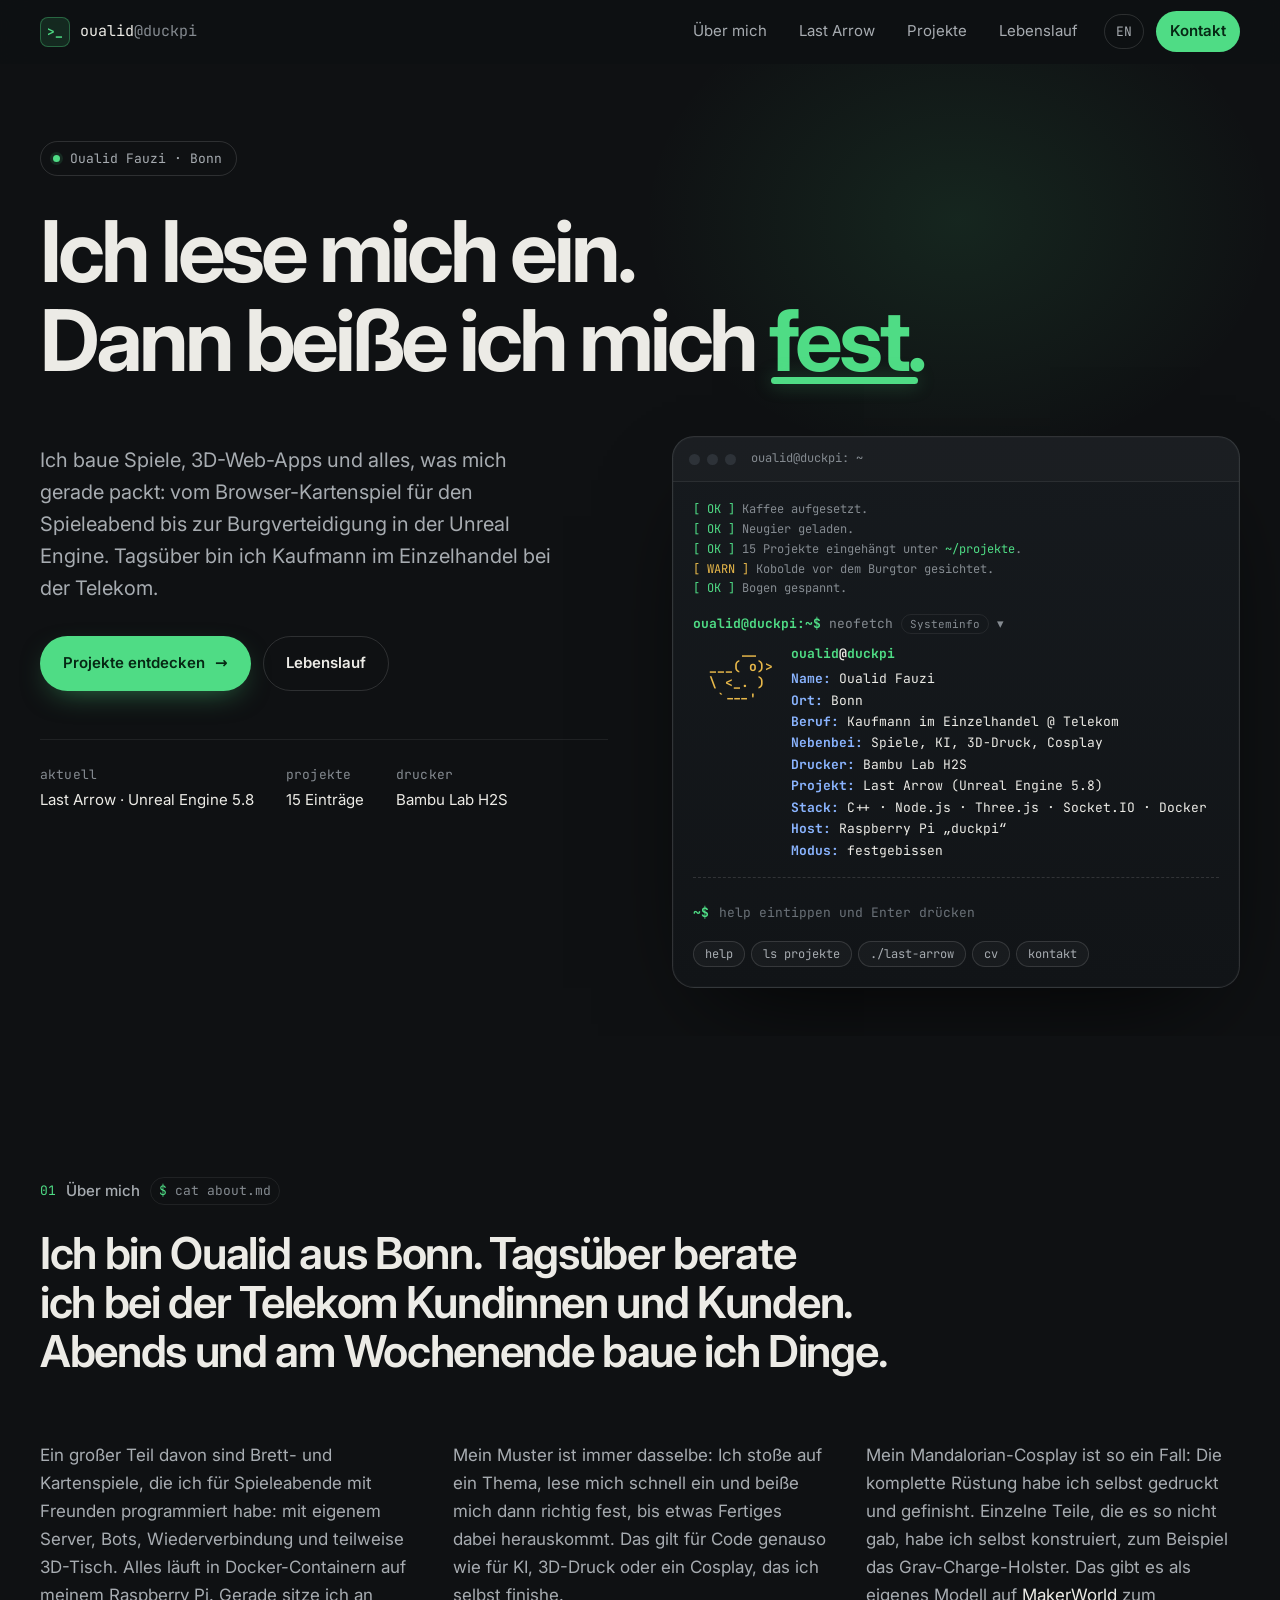
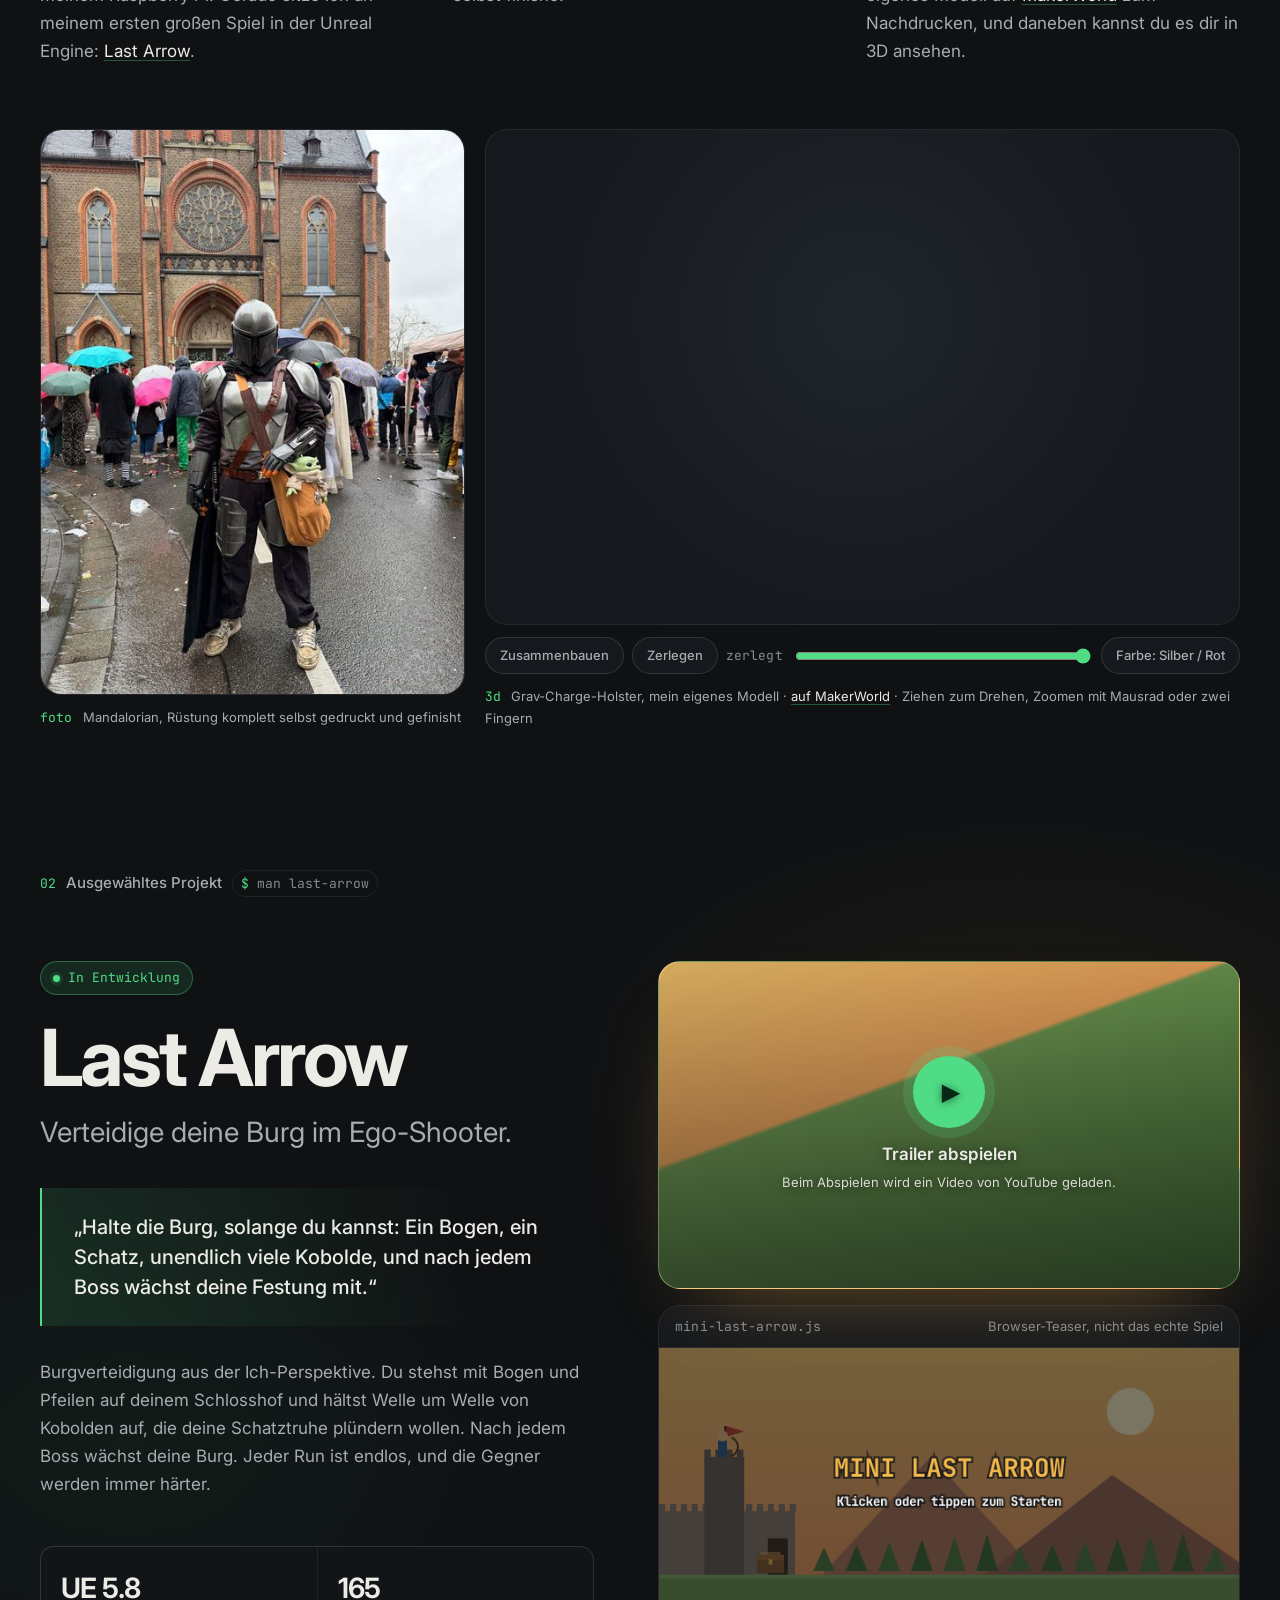
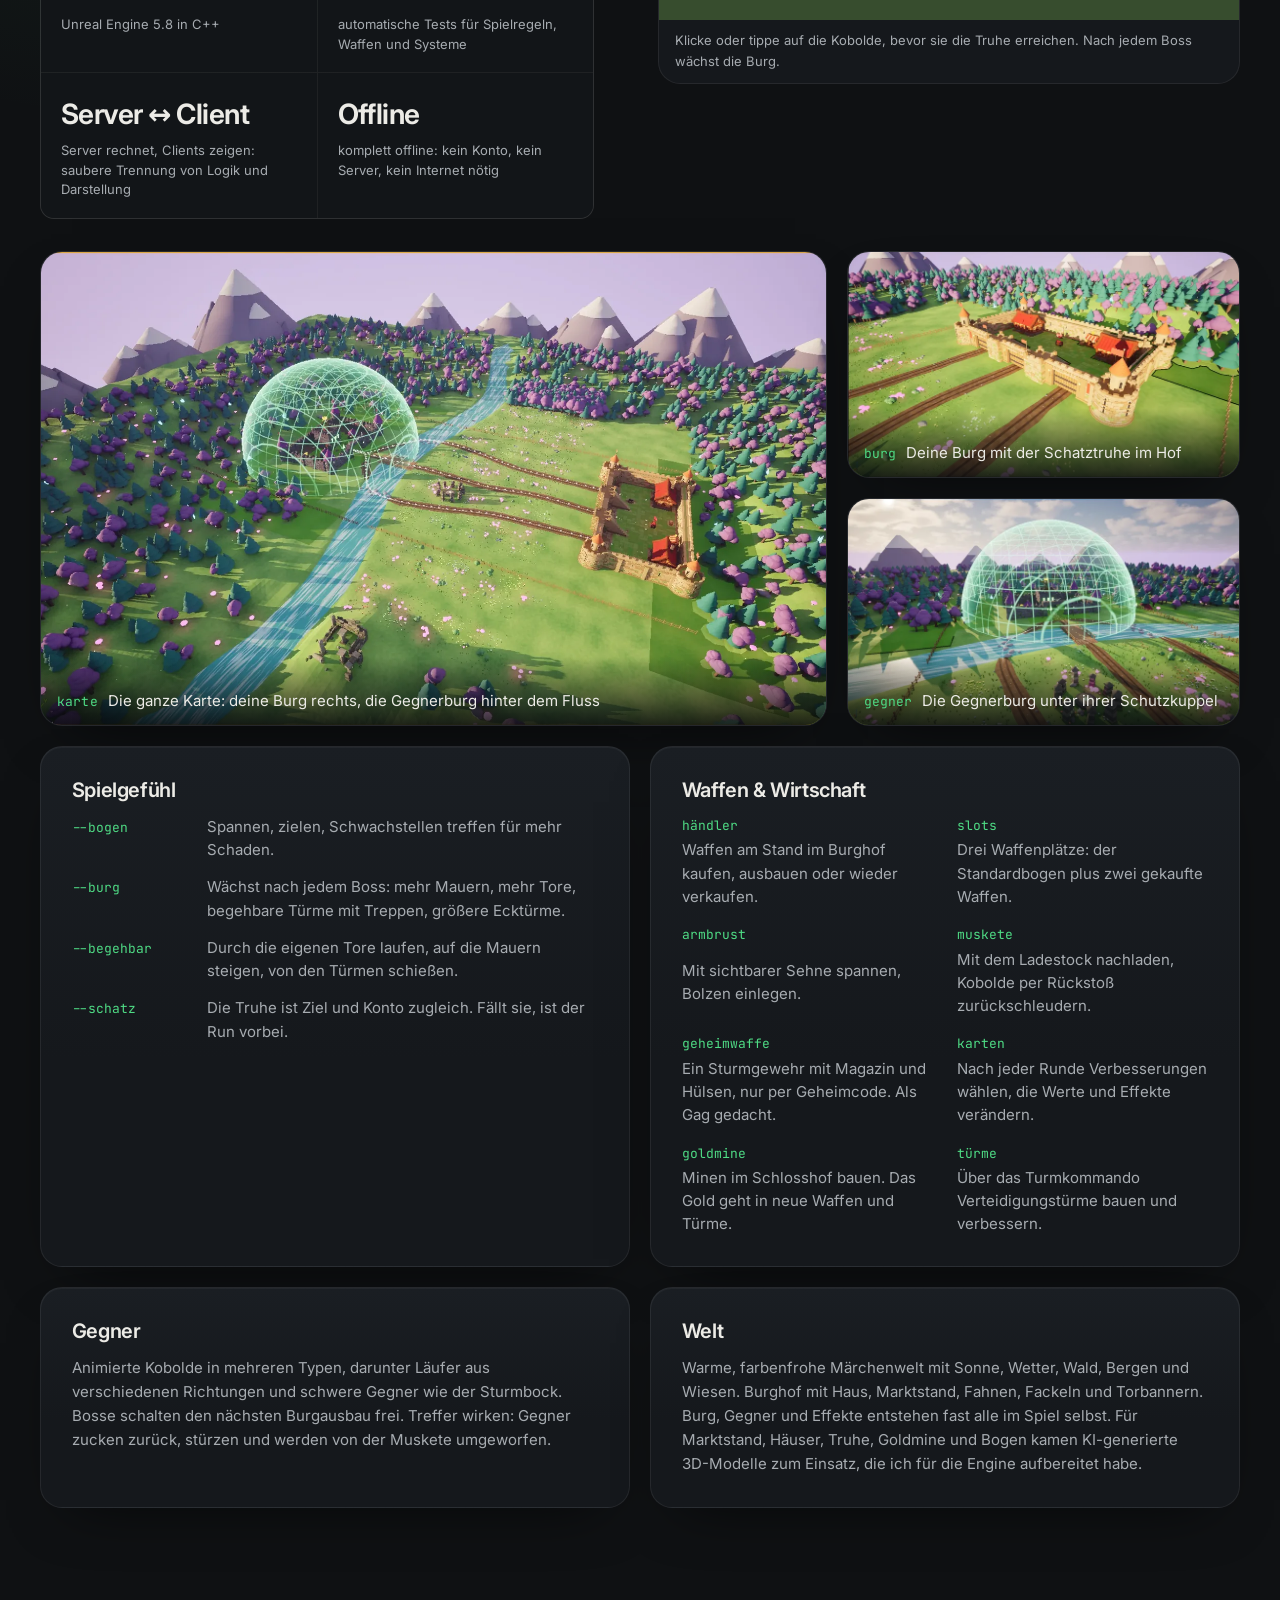
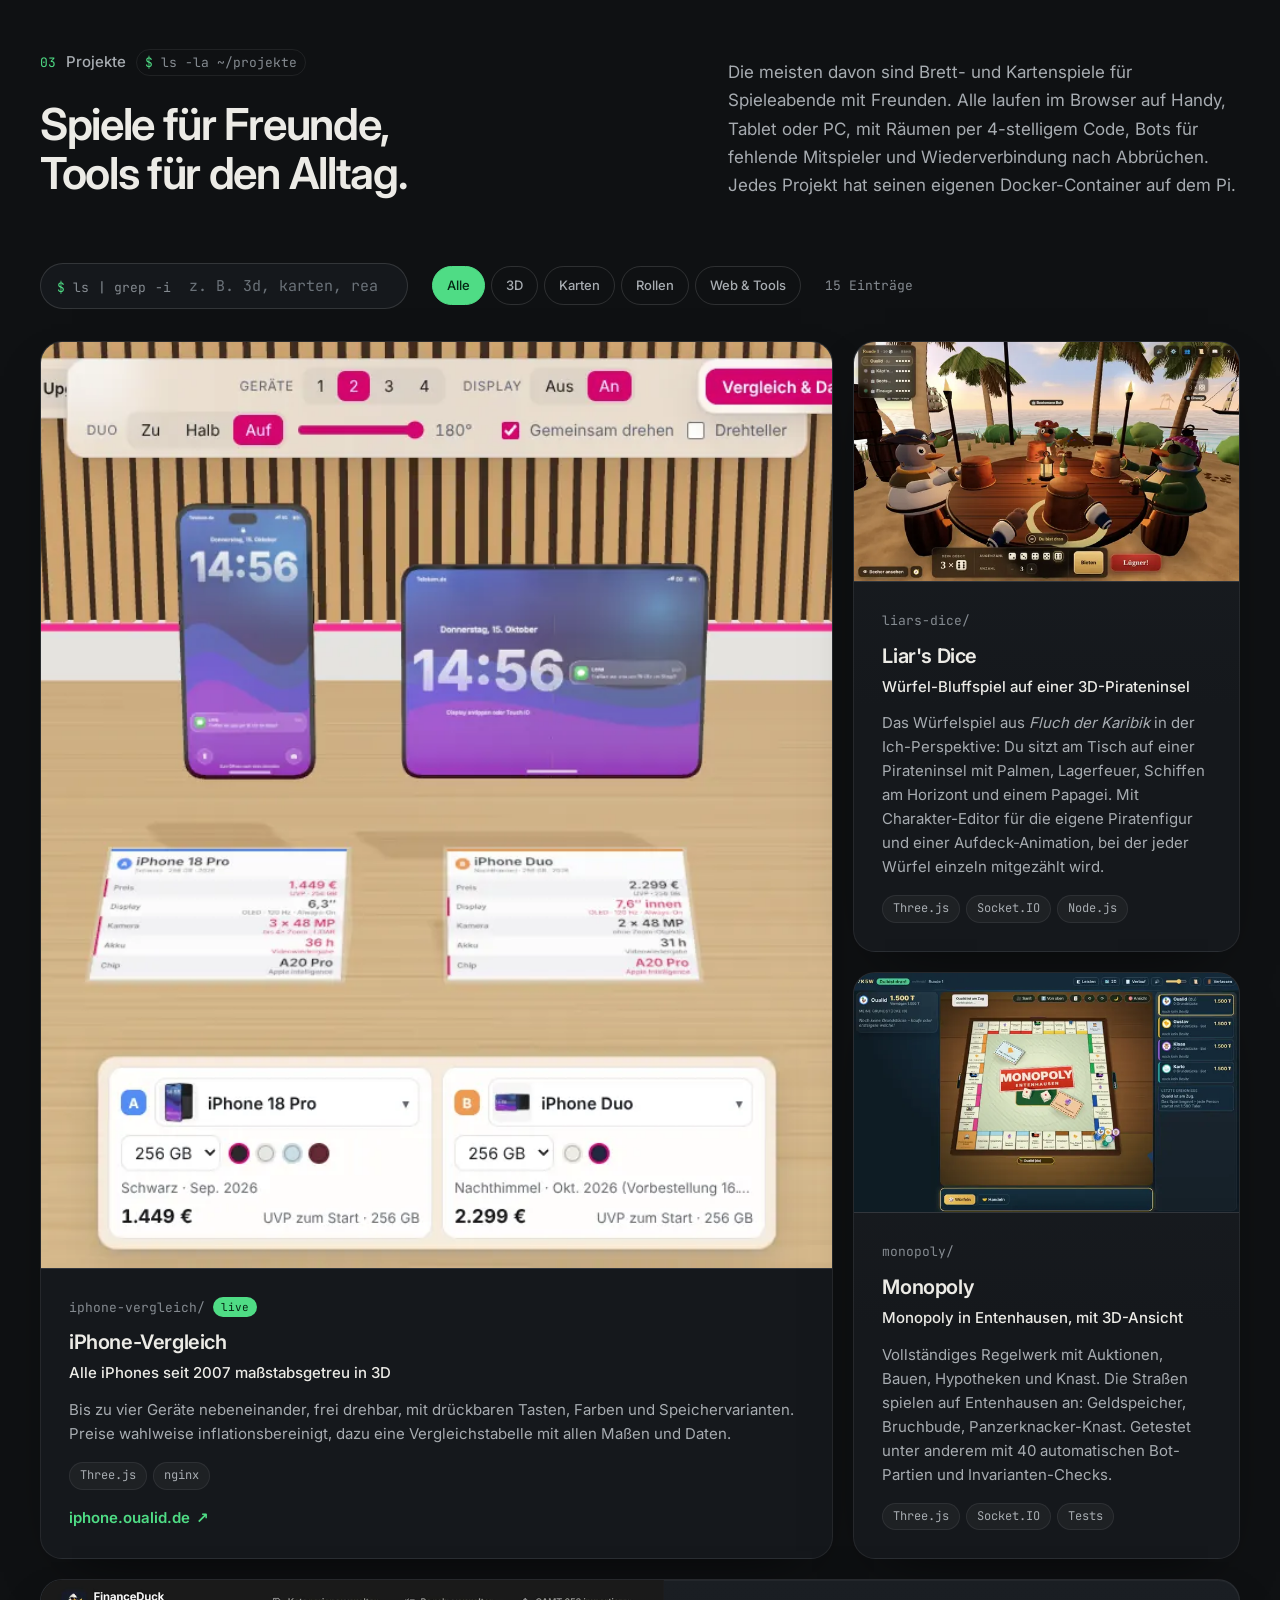
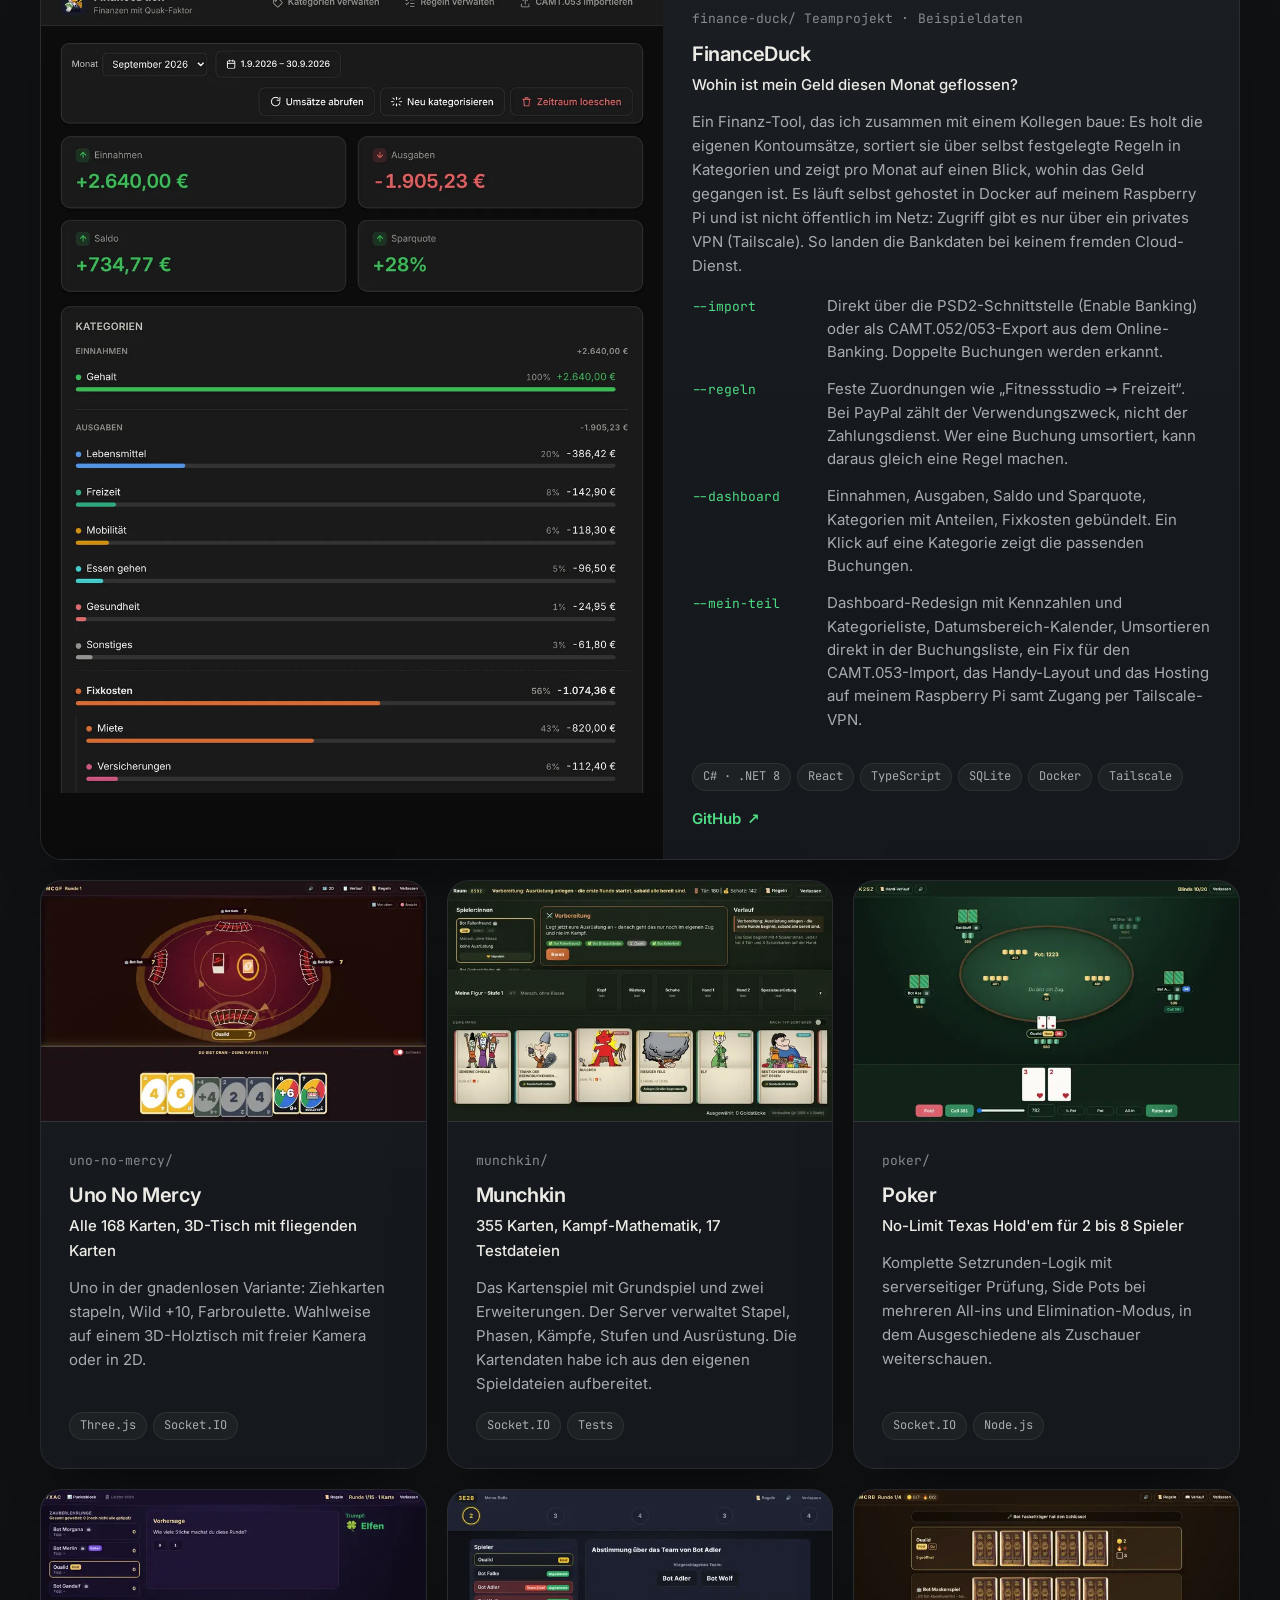
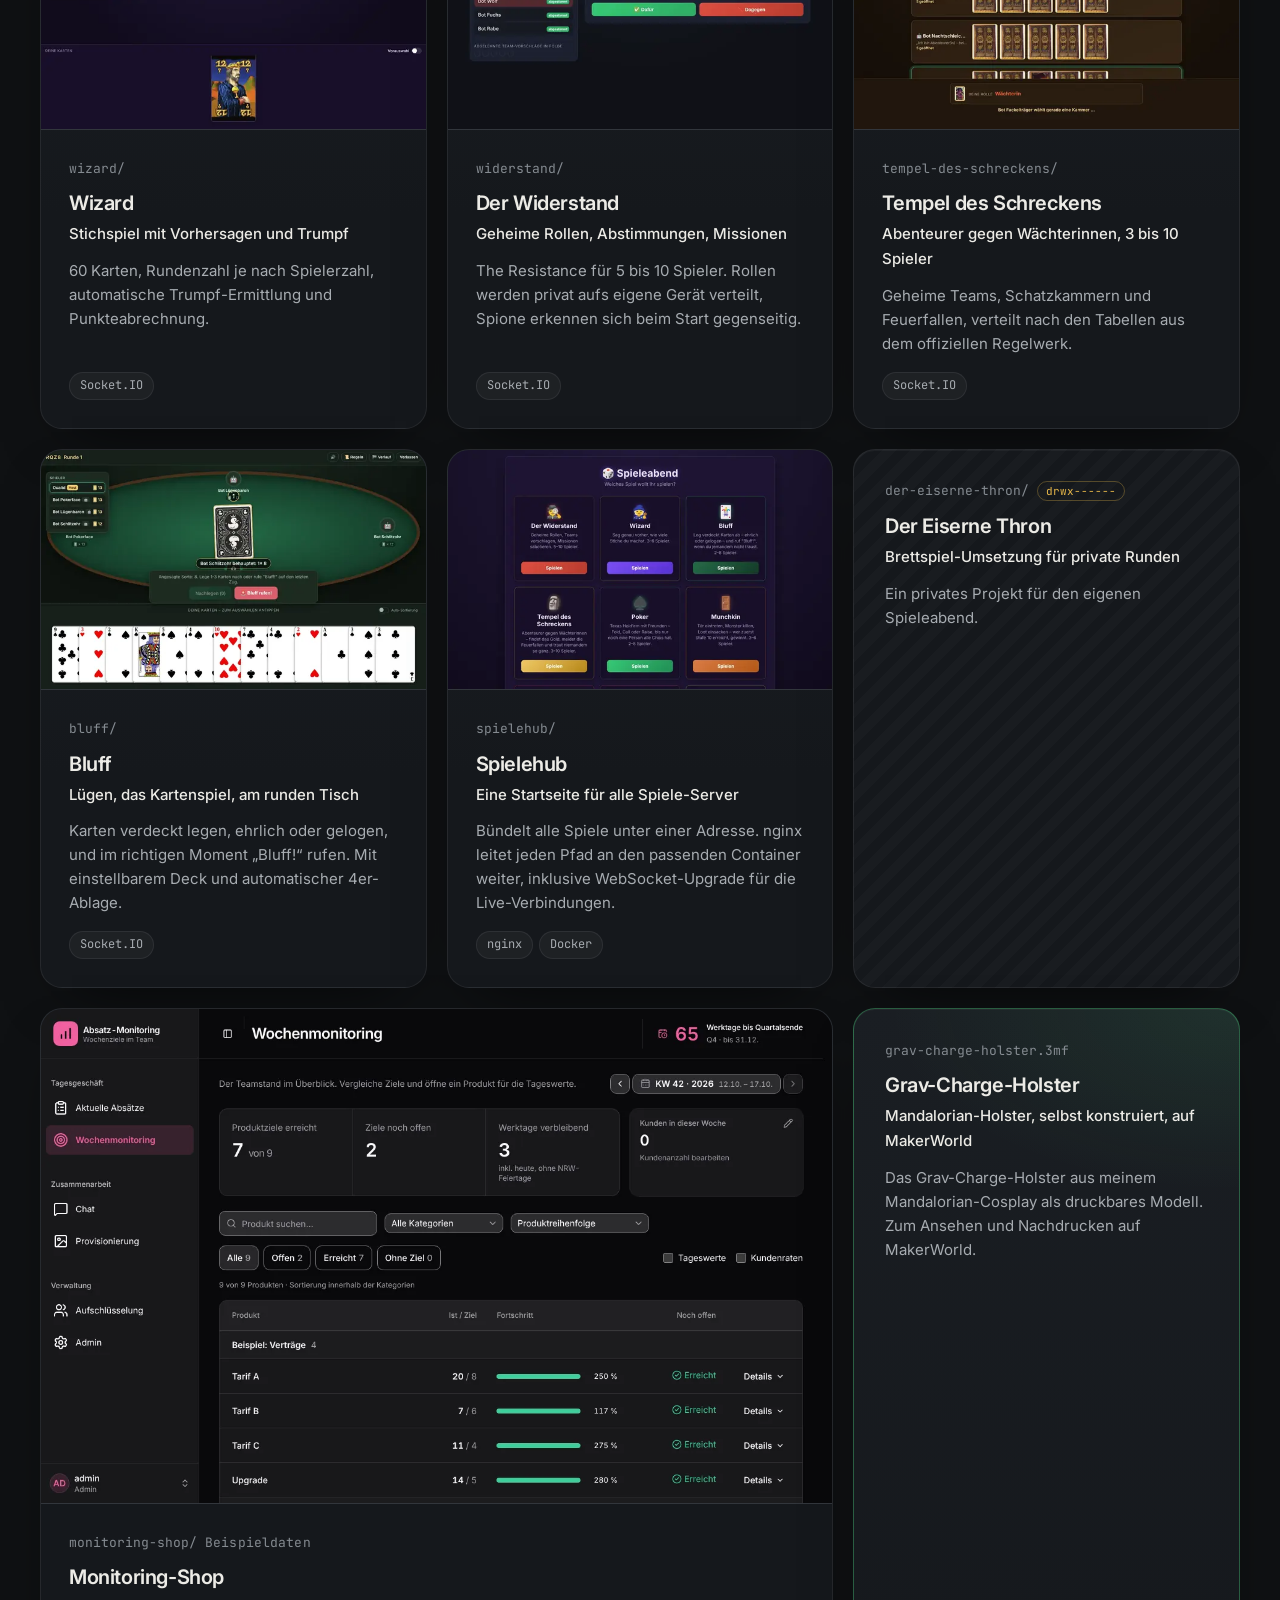
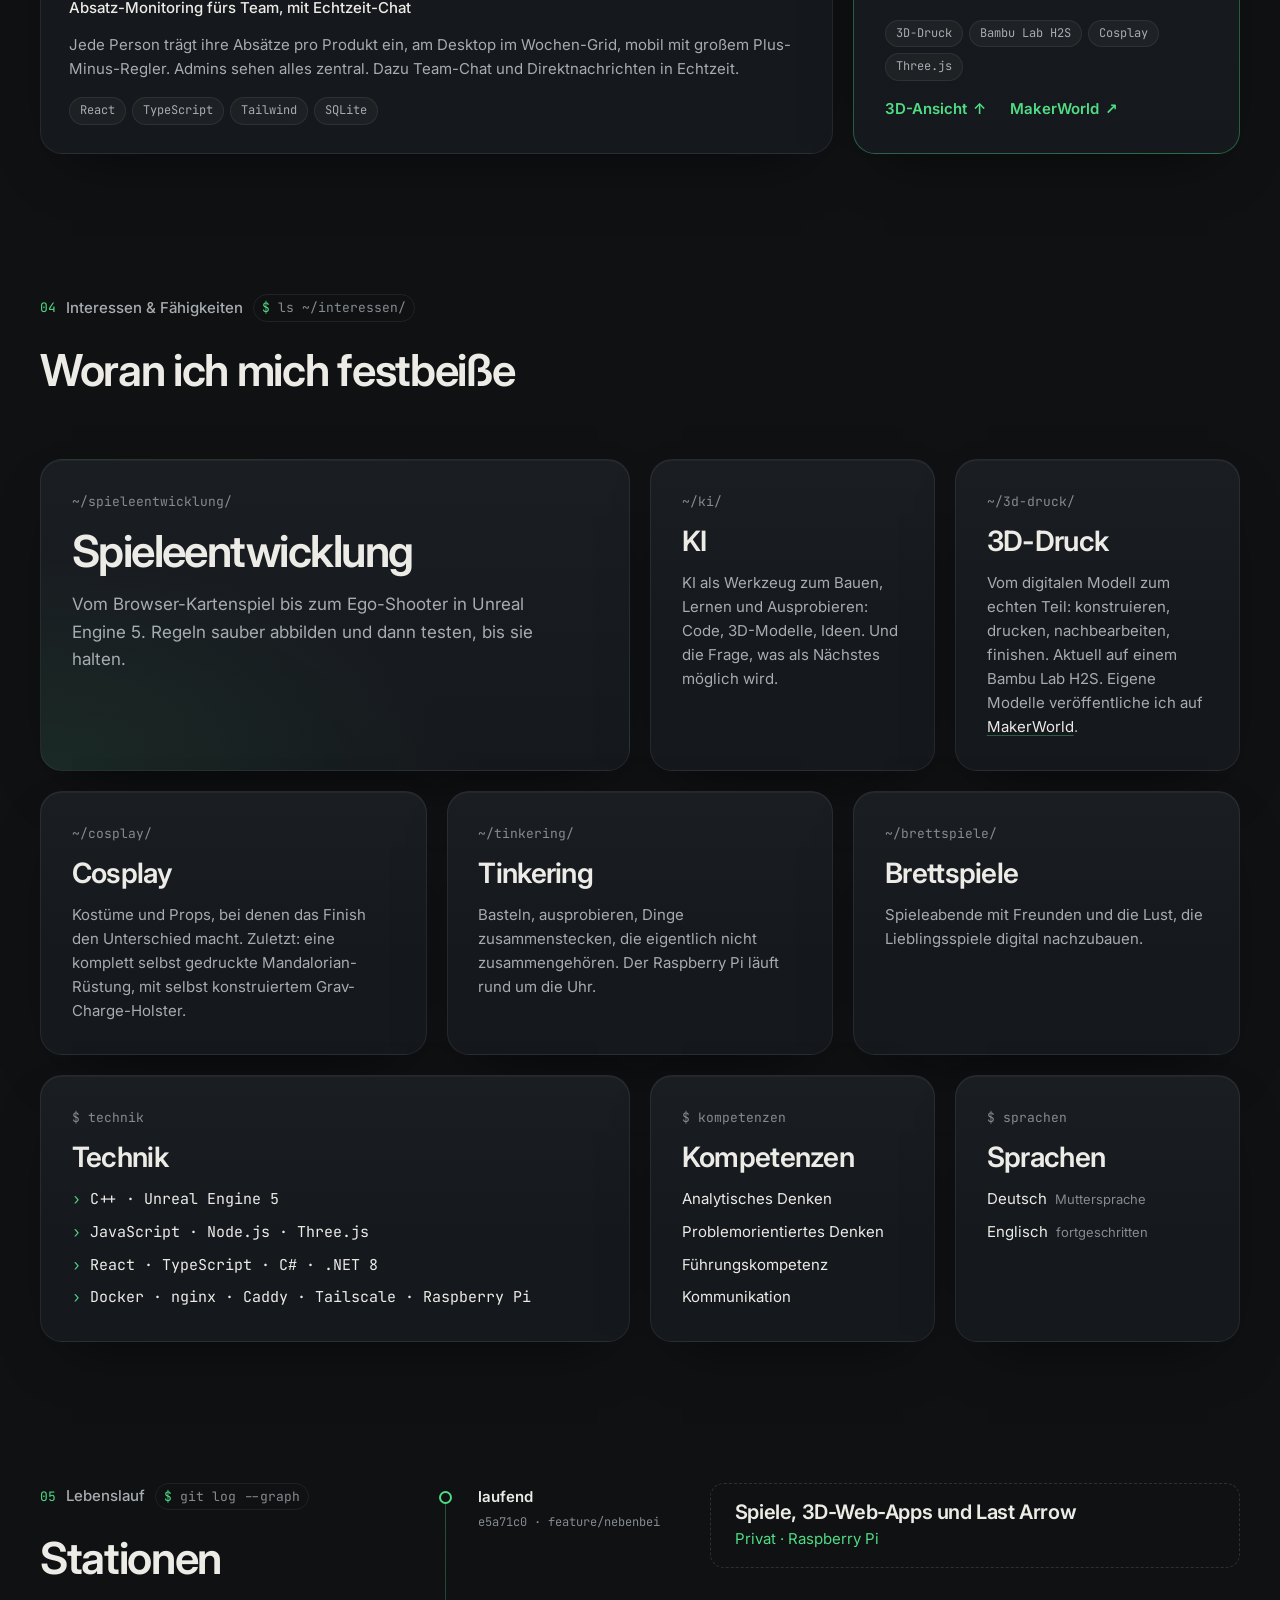
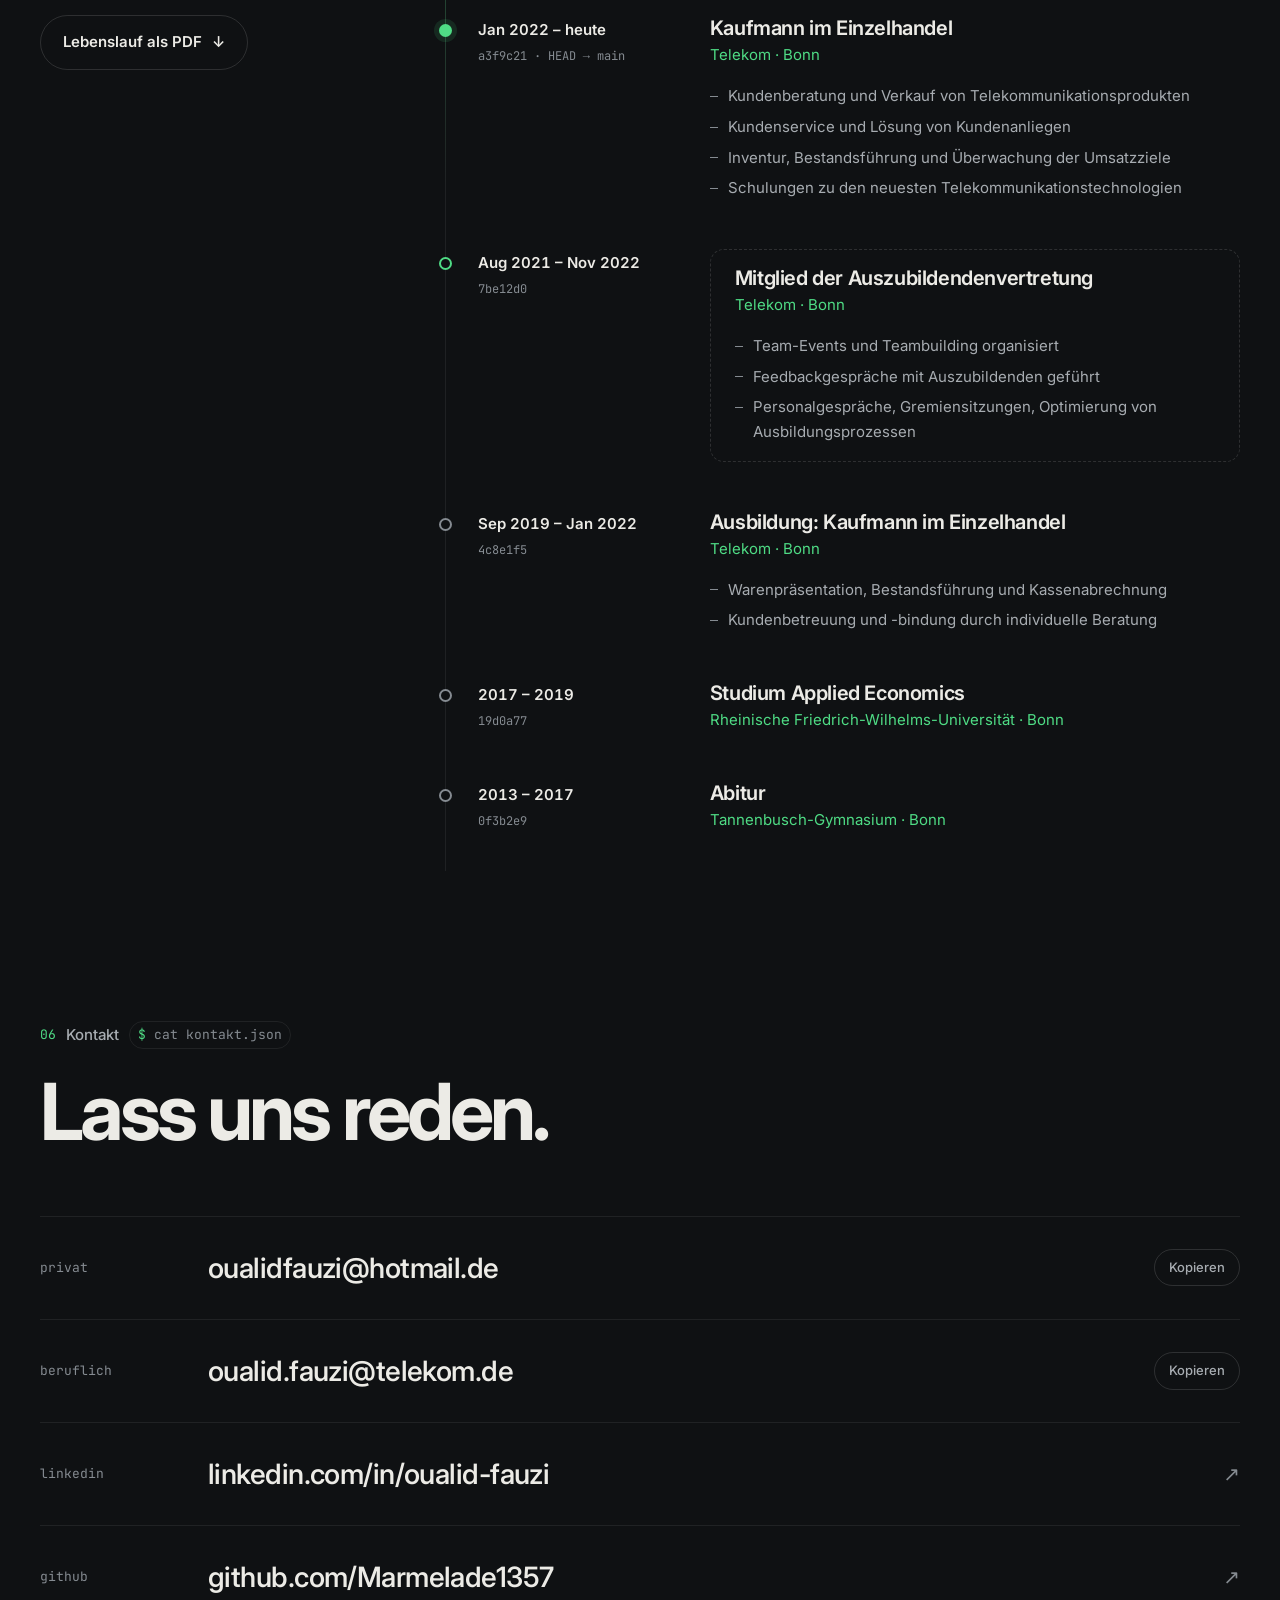
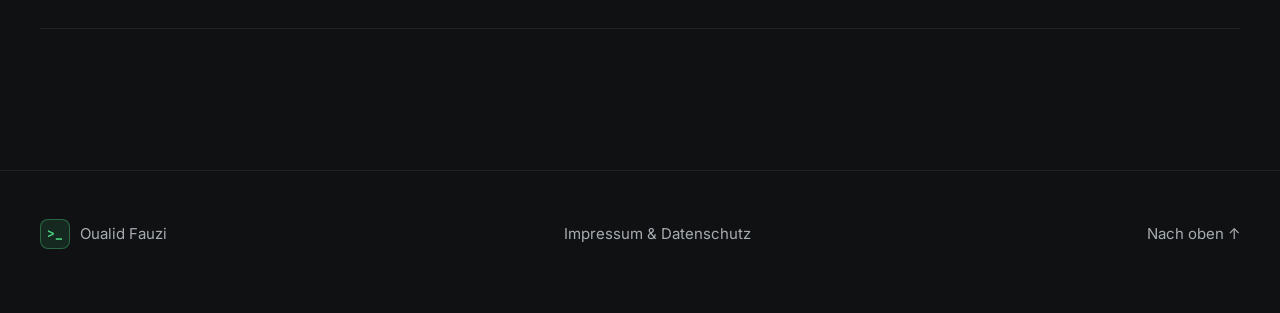
==== public/index.html @ 2b4d9c77 "FinanceDuck direkt unter dem iPhone-Vergleich, Bild nicht mehr seitlich beschnitten - Kachel rückt n" ====
<!doctype html>
<html lang="de">
<head>
<meta charset="utf-8">
<meta name="viewport" content="width=device-width, initial-scale=1">
<title>Oualid Fauzi</title>
<meta name="description" content="Oualid Fauzi aus Bonn: Spiele, KI, 3D-Druck und Tinkering. Aktuelles Projekt: Last Arrow, eine Burgverteidigung aus der Ich-Perspektive in Unreal Engine 5.">
<meta property="og:title" content="Oualid Fauzi">
<meta property="og:description" content="Spiele, KI, 3D-Druck und Tinkering. Aktuell: Last Arrow.">
<meta property="og:type" content="website">
<meta property="og:url" content="https://oualid.de/">
<meta property="og:image" content="https://oualid.de/og.png">
<meta property="og:image:width" content="1200">
<meta property="og:image:height" content="630">
<meta property="og:image:alt" content="oualid.de – Ich lese mich ein. Dann beiße ich mich fest. Last Arrow, Spiele, KI, 3D-Druck, Cosplay.">
<meta property="og:locale" content="de_DE">
<meta name="twitter:card" content="summary_large_image">
<meta name="theme-color" content="#0f1113">
<link rel="canonical" href="https://oualid.de/">
<link rel="alternate" hreflang="de" href="https://oualid.de/">
<link rel="alternate" hreflang="en" href="https://oualid.de/en/">
<link rel="alternate" hreflang="x-default" href="https://oualid.de/">
<script type="application/ld+json">{"@context":"https://schema.org","@type":"Person","name":"Oualid Fauzi","url":"https://oualid.de/","image":"https://oualid.de/og.png","jobTitle":"Kaufmann im Einzelhandel","worksFor":{"@type":"Organization","name":"Telekom"},"address":{"@type":"PostalAddress","addressLocality":"Bonn","addressCountry":"DE"},"knowsAbout":["Spieleentwicklung","Unreal Engine 5","C++","JavaScript","Three.js","3D-Druck","KI"],"sameAs":["https://www.linkedin.com/in/oualid-fauzi-630469218/","https://github.com/Marmelade1357","https://makerworld.com/de/models/2300726-grav-charge-mandalorian-holster"]}</script>
<link rel="icon" href="favicon.svg" type="image/svg+xml">
<link rel="icon" href="icons/icon-192.png" type="image/png" sizes="192x192">
<link rel="apple-touch-icon" href="icons/apple-touch-icon.png">
<link rel="manifest" href="manifest.webmanifest">
<link rel="preload" href="fonts/inter-latin-var.woff2" as="font" type="font/woff2" crossorigin>
<link rel="stylesheet" href="css/style.css">
<script type="importmap">{"imports":{"three":"./vendor/three/build/three.module.min.js","three/addons/":"./vendor/three/examples/jsm/"}}</script>
<script>document.documentElement.classList.add('js')</script>
</head>
<body>
<a class="skip" href="#inhalt">Zum Inhalt springen</a>
<div class="progress" aria-hidden="true"><span id="progress-bar"></span></div>

<!-- ============================ NAVIGATION ============================ -->
<header class="site-header">
  <div class="wrap header-inner">
    <a class="brand" href="#top" aria-label="Oualid Fauzi, zum Seitenanfang">
      <span class="brand-mark" aria-hidden="true">&gt;_</span>
      <span class="brand-name">oualid<span class="brand-host">@duckpi</span></span>
    </a>
    <button class="nav-toggle" type="button" aria-expanded="false" aria-controls="site-nav">
      <span class="nav-toggle-bars" aria-hidden="true"></span><span class="nav-toggle-label">Menü</span>
    </button>
    <nav id="site-nav" class="site-nav" aria-label="Hauptnavigation">
      <ul>
        <li><a href="#about">Über mich</a></li>
        <li><a href="#last-arrow">Last Arrow</a></li>
        <li><a href="#projekte">Projekte</a></li>
        <li><a href="#cv">Lebenslauf</a></li>
        <li><a class="lang-switch" href="en/" hreflang="en" lang="en" aria-label="English version">EN</a></li>
        <li><a class="nav-cta" href="#kontakt">Kontakt</a></li>
      </ul>
    </nav>
  </div>
</header>

<!-- ============================ HERO ============================ -->
<section class="hero" id="top" aria-labelledby="hero-title">
  <div class="hero-glow" aria-hidden="true"></div>
  <div class="wrap hero-grid">
    <div class="hero-head">
      <p class="eyebrow" data-reveal><span class="status-dot" aria-hidden="true"></span>Oualid Fauzi · Bonn</p>
      <h1 id="hero-title" class="hero-title" data-reveal style="--d:1">Ich lese mich ein.<br>Dann beiße ich mich <em class="bite">fest.</em><span class="bite-caret" aria-hidden="true"></span></h1>
    </div>
    <div class="hero-copy">
      <p class="hero-lead" data-reveal style="--d:2">Ich baue Spiele, 3D-Web-Apps und alles, was mich gerade packt: vom Browser-Kartenspiel für den Spieleabend bis zur Burgverteidigung in der Unreal Engine. Tagsüber bin ich Kaufmann im Einzelhandel bei der Telekom.</p>
      <div class="hero-actions" data-reveal style="--d:3">
        <a class="btn btn-primary" href="#projekte">Projekte entdecken <span class="btn-arrow" aria-hidden="true">→</span></a>
        <a class="btn btn-ghost" href="#cv">Lebenslauf</a>
      </div>
      <ul class="hero-meta" data-reveal style="--d:4" aria-label="Kurz zusammengefasst">
        <li><span class="mono-label">aktuell</span> Last Arrow · Unreal Engine 5.8</li>
        <li><span class="mono-label">projekte</span> 15 Einträge</li>
        <li><span class="mono-label">drucker</span> Bambu Lab H2S</li>
      </ul>
    </div>

    <!-- Terminal mit neofetch und interaktiver Konsole (js/main.js) -->
    <div class="terminal" data-reveal style="--d:2">
      <div class="terminal-bar" aria-hidden="true">
        <span class="dot"></span><span class="dot"></span><span class="dot"></span>
        <span class="terminal-title">oualid@duckpi: ~</span>
      </div>
      <div class="terminal-body">
        <ol class="boot" aria-label="Startsequenz">
          <li><span class="ok">[  OK  ]</span> Kaffee aufgesetzt.</li>
          <li><span class="ok">[  OK  ]</span> Neugier geladen.</li>
          <li><span class="ok">[  OK  ]</span> 15 Projekte eingehängt unter <span class="hl">~/projekte</span>.</li>
          <li><span class="warn">[ WARN ]</span> Kobolde vor dem Burgtor gesichtet.</li>
          <li><span class="ok">[  OK  ]</span> Bogen gespannt.</li>
        </ol>
        <details class="sysinfo" open>
        <summary><span class="ps1">oualid@duckpi:~$</span> neofetch <span class="sysinfo-hint">Systeminfo</span></summary>
        <div class="neofetch">
<pre class="duck" aria-hidden="true">
      __
  ___( o)&gt;
  \ &lt;_. )
   `---'
</pre>
          <div class="nf-info">
          <p class="nf-head"><span class="hl">oualid</span>@<span class="hl">duckpi</span></p>
          <dl>
            <div><dt>Name</dt><dd>Oualid Fauzi</dd></div>
            <div><dt>Ort</dt><dd>Bonn</dd></div>
            <div><dt>Beruf</dt><dd>Kaufmann im Einzelhandel @ Telekom</dd></div>
            <div><dt>Nebenbei</dt><dd>Spiele, KI, 3D-Druck, Cosplay</dd></div>
            <div><dt>Drucker</dt><dd>Bambu Lab H2S</dd></div>
            <div><dt>Projekt</dt><dd>Last Arrow (Unreal Engine 5.8)</dd></div>
            <div><dt>Stack</dt><dd>C++ · Node.js · Three.js · Socket.IO · Docker</dd></div>
            <div><dt>Host</dt><dd>Raspberry Pi „duckpi“</dd></div>
            <div><dt>Modus</dt><dd>festgebissen</dd></div>
          </dl>
          </div>
        </div>
        </details>

        <div class="console" id="console" hidden>
          <div class="console-out" id="console-out" aria-live="polite"></div>
          <form class="console-in" id="console-form" autocomplete="off">
            <label for="console-input"><span class="ps1">~$</span><span class="visually-hidden">Befehl eingeben</span></label>
            <input id="console-input" type="text" spellcheck="false" autocapitalize="off" placeholder="help eintippen und Enter drücken">
          </form>
          <div class="console-chips" aria-label="Schnellbefehle">
            <button type="button" data-cmd="help">help</button>
            <button type="button" data-cmd="ls projekte">ls projekte</button>
            <button type="button" data-cmd="./last-arrow">./last-arrow</button>
            <button type="button" data-cmd="cv">cv</button>
            <button type="button" data-cmd="kontakt">kontakt</button>
          </div>
        </div>
      </div>
    </div>
  </div>
</section>

<main id="inhalt">

<!-- ============================ ÜBER MICH ============================ -->
<section id="about" class="section" aria-labelledby="about-title">
  <div class="wrap">
    <header class="sec-head" data-reveal>
      <p class="kicker"><span class="kicker-idx">01</span> Über mich <span class="kicker-cmd">cat about.md</span></p>
      <h2 id="about-title" class="sec-title">Ich bin Oualid aus Bonn. Tagsüber berate ich bei der Telekom Kundinnen und Kunden. Abends und am Wochenende baue ich Dinge.</h2>
    </header>
    <div class="about-cols">
      <p data-reveal>Ein großer Teil davon sind Brett- und Kartenspiele, die ich für Spieleabende mit Freunden programmiert habe: mit eigenem Server, Bots, Wiederverbindung und teilweise 3D-Tisch. Alles läuft in Docker-Containern auf meinem Raspberry Pi. Gerade sitze ich an meinem ersten großen Spiel in der Unreal Engine: <a href="#last-arrow">Last Arrow</a>.</p>
      <p data-reveal style="--d:1">Mein Muster ist immer dasselbe: Ich stoße auf ein Thema, lese mich schnell ein und beiße mich dann richtig fest, bis etwas Fertiges dabei herauskommt. Das gilt für Code genauso wie für KI, 3D-Druck oder ein Cosplay, das ich selbst finishe.</p>
      <p data-reveal style="--d:2">Mein Mandalorian-Cosplay ist so ein Fall: Die komplette Rüstung habe ich selbst gedruckt und gefinisht. Einzelne Teile, die es so nicht gab, habe ich selbst konstruiert, zum Beispiel das Grav-Charge-Holster. Das gibt es als eigenes Modell auf <a href="https://makerworld.com/de/models/2300726-grav-charge-mandalorian-holster" rel="noopener" target="_blank">MakerWorld</a> zum Nachdrucken, und daneben kannst du es dir in 3D ansehen.</p>
    </div>

    <div class="about-media">
      <!-- Cosplay-Foto: public/img/cosplay.jpg. Solange die Datei fehlt, zeigt die Seite den Platzhalter. -->
      <figure class="photo" data-reveal>
        <div class="photo-frame">
          <img src="img/cosplay.jpg" srcset="img/cosplay-480.jpg 480w, img/cosplay.jpg 960w" sizes="(max-width: 860px) 92vw, 440px" alt="Oualid als Mandalorian mit Grogu in der Umhängetasche, Rüstung selbst gedruckt und gefinisht" width="960" height="1280" loading="lazy" decoding="async">
          <div class="photo-placeholder" aria-hidden="true"><span class="mono-label">cosplay.jpg folgt …</span></div>
        </div>
        <figcaption><span class="mono-label">foto</span> Mandalorian, Rüstung komplett selbst gedruckt und gefinisht</figcaption>
      </figure>
      <!-- 3D-Viewer: Modell in public/3d/holster.glb, Code in js/holster-viewer.js. Lädt, sobald er ins Bild scrollt. -->
      <figure class="viewer" id="holster-3d" data-model="3d/holster.glb" data-reveal style="--d:1">
        <div class="viewer-stage">
          <button type="button" class="viewer-start" hidden>In 3D ansehen<small>Modell lädt ca. 1,2 MB</small></button>
          <p class="viewer-status">Lade 3D-Modell …</p>
        </div>
        <div class="viewer-ui">
          <button type="button" data-act="assemble" disabled>Zusammenbauen</button>
          <button type="button" data-act="explode" disabled>Zerlegen</button>
          <label><span class="mono-label">zerlegt</span> <input type="range" min="0" max="100" value="0" disabled aria-label="Wie weit die Teile auseinandergezogen sind"></label>
          <button type="button" data-act="color" disabled>Farbe</button>
        </div>
        <figcaption><span class="mono-label">3d</span> Grav-Charge-Holster, mein eigenes Modell · <a href="https://makerworld.com/de/models/2300726-grav-charge-mandalorian-holster" rel="noopener" target="_blank">auf MakerWorld</a> · Ziehen zum Drehen, Zoomen mit Mausrad oder zwei Fingern</figcaption>
      </figure>
    </div>
  </div>
</section>

<!-- ============================ LAST ARROW ============================ -->
<section id="last-arrow" class="section la" aria-labelledby="la-title">
  <div class="wrap">
    <header class="sec-head" data-reveal>
      <p class="kicker"><span class="kicker-idx">02</span> Ausgewähltes Projekt <span class="kicker-cmd">man last-arrow</span></p>
    </header>

    <div class="la-hero">
      <div class="la-copy" data-reveal>
        <p class="badge badge-live"><span class="status-dot" aria-hidden="true"></span>In Entwicklung</p>
        <h2 id="la-title" class="la-title">Last Arrow</h2>
        <p class="la-sub">Verteidige deine Burg im Ego-Shooter.</p>
        <blockquote class="la-claim">„Halte die Burg, solange du kannst: Ein Bogen, ein Schatz, unendlich viele Kobolde, und nach jedem Boss wächst deine Festung mit.“</blockquote>
        <p class="la-desc">Burgverteidigung aus der Ich-Perspektive. Du stehst mit Bogen und Pfeilen auf deinem Schlosshof und hältst Welle um Welle von Kobolden auf, die deine Schatztruhe plündern wollen. Nach jedem Boss wächst deine Burg. Jeder Run ist endlos, und die Gegner werden immer härter.</p>
        <ul class="stat-row" aria-label="Technik">
          <li><strong>UE 5.8</strong><span>Unreal Engine 5.8 in C++</span></li>
          <li><strong>165</strong><span>automatische Tests für Spielregeln, Waffen und Systeme</span></li>
          <li><strong>Server ↔ Client</strong><span>Server rechnet, Clients zeigen: saubere Trennung von Logik und Darstellung</span></li>
          <li><strong>Offline</strong><span>komplett offline: kein Konto, kein Server, kein Internet nötig</span></li>
        </ul>
      </div>

      <div class="la-media" data-reveal style="--d:1">
        <!-- Trailer: YouTube-Video-ID in data-youtube-id. Das Video wird erst nach Klick geladen (youtube-nocookie.com). -->
        <div class="video" data-youtube-id="XlC_0HXG0ws">
          <div class="video-empty"><span class="badge">Trailer folgt</span></div>
        </div>
        <div class="game-box">
          <div class="game-head">
            <span class="mono-label">mini-last-arrow.js</span>
            <span class="game-note">Browser-Teaser, nicht das echte Spiel</span>
          </div>
          <canvas id="mini-game" width="640" height="300" aria-label="Kleines Browser-Minispiel: Kobolde anklicken, bevor sie die Schatztruhe erreichen"></canvas>
          <p class="game-help">Klicke oder tippe auf die Kobolde, bevor sie die Truhe erreichen. Nach jedem Boss wächst die Burg.</p>
        </div>
      </div>
    </div>

    <!-- Screenshots aus dem Spiel: Bilder in public/img/last-arrow/ (siehe LIESMICH.md) -->
    <div class="la-gallery" role="group" aria-label="Screenshots aus dem Spiel" data-reveal>
      <figure class="la-shot la-shot-main">
        <a href="img/last-arrow/uebersicht.webp" target="_blank" rel="noopener" aria-label="Bild in voller Größe öffnen: Die ganze Karte: deine Burg rechts, die Gegnerburg hinter dem Fluss"><img src="img/last-arrow/uebersicht.webp" srcset="img/last-arrow/uebersicht-800.webp 800w, img/last-arrow/uebersicht.webp 1600w" sizes="(max-width: 860px) 92vw, 820px" alt="Gesamtansicht der Karte aus Last Arrow: rechts die eigene Burg, links hinter dem Fluss die gegnerische Burg unter einer grünen Schutzkuppel" width="1600" height="924" loading="lazy" decoding="async"></a>
        <figcaption><span class="mono-label">karte</span> Die ganze Karte: deine Burg rechts, die Gegnerburg hinter dem Fluss</figcaption>
      </figure>
      <figure class="la-shot">
        <a href="img/last-arrow/burg.webp" target="_blank" rel="noopener" aria-label="Bild in voller Größe öffnen: Deine Burg mit der Schatztruhe im Hof"><img src="img/last-arrow/burg.webp" srcset="img/last-arrow/burg-800.webp 800w, img/last-arrow/burg.webp 1600w" sizes="(max-width: 860px) 92vw, 400px" alt="Die eigene Burg in Last Arrow: Sandsteinmauern, runde Ecktürme mit orangen Dächern, Häuser und Schatztruhe im Hof" width="1600" height="924" loading="lazy" decoding="async"></a>
        <figcaption><span class="mono-label">burg</span> Deine Burg mit der Schatztruhe im Hof</figcaption>
      </figure>
      <figure class="la-shot">
        <a href="img/last-arrow/gegner.webp" target="_blank" rel="noopener" aria-label="Bild in voller Größe öffnen: Die Gegnerburg unter ihrer Schutzkuppel"><img src="img/last-arrow/gegner.webp" srcset="img/last-arrow/gegner-800.webp 800w, img/last-arrow/gegner.webp 1600w" sizes="(max-width: 860px) 92vw, 400px" alt="Die gegnerische Burg in Last Arrow unter einer mintgrünen Schutzkuppel, davor Fluss und Brücke" width="1600" height="924" loading="lazy" decoding="async"></a>
        <figcaption><span class="mono-label">gegner</span> Die Gegnerburg unter ihrer Schutzkuppel</figcaption>
      </figure>
    </div>

    <div class="bento la-bento">
      <article class="card span-6" data-reveal>
        <h3 class="card-title">Spielgefühl</h3>
        <dl class="opts">
          <div><dt>--bogen</dt><dd>Spannen, zielen, Schwachstellen treffen für mehr Schaden.</dd></div>
          <div><dt>--burg</dt><dd>Wächst nach jedem Boss: mehr Mauern, mehr Tore, begehbare Türme mit Treppen, größere Ecktürme.</dd></div>
          <div><dt>--begehbar</dt><dd>Durch die eigenen Tore laufen, auf die Mauern steigen, von den Türmen schießen.</dd></div>
          <div><dt>--schatz</dt><dd>Die Truhe ist Ziel und Konto zugleich. Fällt sie, ist der Run vorbei.</dd></div>
        </dl>
      </article>
      <article class="card span-6" data-reveal style="--d:1">
        <h3 class="card-title">Waffen &amp; Wirtschaft</h3>
        <dl class="opts opts-2col">
          <div><dt>händler</dt><dd>Waffen am Stand im Burghof kaufen, ausbauen oder wieder verkaufen.</dd></div>
          <div><dt>slots</dt><dd>Drei Waffenplätze: der Standardbogen plus zwei gekaufte Waffen.</dd></div>
          <div><dt>armbrust</dt><dd>Mit sichtbarer Sehne spannen, Bolzen einlegen.</dd></div>
          <div><dt>muskete</dt><dd>Mit dem Ladestock nachladen, Kobolde per Rückstoß zurückschleudern.</dd></div>
          <div><dt>geheimwaffe</dt><dd>Ein Sturmgewehr mit Magazin und Hülsen, nur per Geheimcode. Als Gag gedacht.</dd></div>
          <div><dt>karten</dt><dd>Nach jeder Runde Verbesserungen wählen, die Werte und Effekte verändern.</dd></div>
          <div><dt>goldmine</dt><dd>Minen im Schlosshof bauen. Das Gold geht in neue Waffen und Türme.</dd></div>
          <div><dt>türme</dt><dd>Über das Turmkommando Verteidigungstürme bauen und verbessern.</dd></div>
        </dl>
      </article>
      <article class="card span-6" data-reveal>
        <h3 class="card-title">Gegner</h3>
        <p>Animierte Kobolde in mehreren Typen, darunter Läufer aus verschiedenen Richtungen und schwere Gegner wie der Sturmbock. Bosse schalten den nächsten Burgausbau frei. Treffer wirken: Gegner zucken zurück, stürzen und werden von der Muskete umgeworfen.</p>
      </article>
      <article class="card span-6" data-reveal style="--d:1">
        <h3 class="card-title">Welt</h3>
        <p>Warme, farbenfrohe Märchenwelt mit Sonne, Wetter, Wald, Bergen und Wiesen. Burghof mit Haus, Marktstand, Fahnen, Fackeln und Torbannern. Burg, Gegner und Effekte entstehen fast alle im Spiel selbst. Für Marktstand, Häuser, Truhe, Goldmine und Bogen kamen KI-generierte 3D-Modelle zum Einsatz, die ich für die Engine aufbereitet habe.</p>
      </article>
    </div>

    <!-- Devlog ausgeblendet. Zum Einschalten: siehe public/devlog/LIESMICH.md -->
  </div>
</section>

<!-- ============================ PROJEKTE ============================ -->
<section id="projekte" class="section" aria-labelledby="proj-title">
  <div class="wrap">
    <header class="sec-head sec-head-split" data-reveal>
      <div>
        <p class="kicker"><span class="kicker-idx">03</span> Projekte <span class="kicker-cmd">ls -la ~/projekte</span></p>
        <h2 id="proj-title" class="sec-title">Spiele für Freunde, Tools für den Alltag.</h2>
      </div>
      <p class="sec-lead">Die meisten davon sind Brett- und Kartenspiele für Spieleabende mit Freunden. Alle laufen im Browser auf Handy, Tablet oder PC, mit Räumen per 4-stelligem Code, Bots für fehlende Mitspieler und Wiederverbindung nach Abbrüchen. Jedes Projekt hat seinen eigenen Docker-Container auf dem Pi.</p>
    </header>

    <div class="filter" data-reveal>
      <form class="grep" role="search">
        <label for="grep-input"><span class="mono-label">ls | grep -i</span></label>
        <input id="grep-input" type="search" placeholder="z. B. 3d, karten, react" autocomplete="off" spellcheck="false">
      </form>
      <div class="chips" aria-label="Schnellfilter">
        <button type="button" class="chip is-active" data-filter="">Alle</button>
        <button type="button" class="chip" data-filter="3d">3D</button>
        <button type="button" class="chip" data-filter="karten">Karten</button>
        <button type="button" class="chip" data-filter="rollen">Rollen</button>
        <button type="button" class="chip" data-filter="web">Web &amp; Tools</button>
      </div>
      <span class="grep-count" id="grep-count" aria-live="polite"></span>
    </div>

    <ul class="bento projects" id="projects">
      <li class="proj span-8 tall" data-tags="web 3d iphone threejs vergleich live" data-reveal>
        <article class="card card-media is-live">
          <figure class="shot-wrap"><img class="shot" src="img/projekte/iphone.webp" srcset="img/projekte/iphone-640.webp 640w, img/projekte/iphone.webp 1280w" sizes="(max-width: 640px) 92vw, (max-width: 1100px) 92vw, 820px" alt="iPhone-Vergleich: zwei Geräte maßstabsgetreu im 3D-Showroom" width="1280" height="800" loading="lazy" decoding="async"></figure>
          <div class="card-body">
            <p class="card-path">iphone-vergleich/ <span class="live-pill">live</span></p>
            <h3 class="card-title">iPhone-Vergleich</h3>
            <p class="card-lede">Alle iPhones seit 2007 maßstabsgetreu in 3D</p>
            <p>Bis zu vier Geräte nebeneinander, frei drehbar, mit drückbaren Tasten, Farben und Speichervarianten. Preise wahlweise inflationsbereinigt, dazu eine Vergleichstabelle mit allen Maßen und Daten.</p>
            <ul class="tags"><li>Three.js</li><li>nginx</li></ul>
            <p class="card-links"><a class="link-arrow" href="https://iphone.oualid.de/" rel="noopener" target="_blank">iphone.oualid.de <span aria-hidden="true">↗</span></a></p>
          </div>
        </article>
      </li>
      <li class="proj span-4" data-tags="spiele 3d würfel bluff threejs" data-reveal style="--d:1">
        <article class="card card-media">
          <figure class="shot-wrap"><img class="shot" src="img/projekte/liars-dice.webp" srcset="img/projekte/liars-dice-640.webp 640w, img/projekte/liars-dice.webp 1280w" sizes="(max-width: 640px) 92vw, (max-width: 1100px) 46vw, 400px" alt="Liar's Dice: 3D-Tisch auf der Pirateninsel mit Bot-Piraten" width="1280" height="800" loading="lazy" decoding="async"></figure>
          <div class="card-body">
            <p class="card-path">liars-dice/</p>
            <h3 class="card-title">Liar's Dice</h3>
            <p class="card-lede">Würfel-Bluffspiel auf einer 3D-Pirateninsel</p>
            <p>Das Würfelspiel aus <i>Fluch der Karibik</i> in der Ich-Perspektive: Du sitzt am Tisch auf einer Pirateninsel mit Palmen, Lagerfeuer, Schiffen am Horizont und einem Papagei. Mit Charakter-Editor für die eigene Piratenfigur und einer Aufdeck-Animation, bei der jeder Würfel einzeln mitgezählt wird.</p>
            <ul class="tags"><li>Three.js</li><li>Socket.IO</li><li>Node.js</li></ul>
          </div>
        </article>
      </li>
      <li class="proj span-4" data-tags="spiele 3d brettspiel monopoly threejs tests" data-reveal>
        <article class="card card-media">
          <figure class="shot-wrap"><img class="shot" src="img/projekte/monopoly.webp" srcset="img/projekte/monopoly-640.webp 640w, img/projekte/monopoly.webp 1280w" sizes="(max-width: 640px) 92vw, (max-width: 1100px) 46vw, 400px" alt="Monopoly Entenhausen in der 3D-Ansicht" width="1280" height="800" loading="lazy" decoding="async"></figure>
          <div class="card-body">
            <p class="card-path">monopoly/</p>
            <h3 class="card-title">Monopoly</h3>
            <p class="card-lede">Monopoly in Entenhausen, mit 3D-Ansicht</p>
            <p>Vollständiges Regelwerk mit Auktionen, Bauen, Hypotheken und Knast. Die Straßen spielen auf Entenhausen an: Geldspeicher, Bruchbude, Panzerknacker-Knast. Getestet unter anderem mit 40 automatischen Bot-Partien und Invarianten-Checks.</p>
            <ul class="tags"><li>Three.js</li><li>Socket.IO</li><li>Tests</li></ul>
          </div>
        </article>
      </li>
      <li class="proj span-12" data-tags="web tool finanzen banking dotnet csharp react typescript sqlite docker team tailscale vpn raspberry" data-reveal>
        <article class="card card-media card-wide">
          <figure class="shot-wrap"><img class="shot" src="img/projekte/finance-duck.webp" srcset="img/projekte/finance-duck-640.webp 528w, img/projekte/finance-duck.webp 1056w" sizes="(max-width: 860px) 92vw, 680px" alt="FinanceDuck: Monats-Dashboard mit Einnahmen, Ausgaben, Saldo, Sparquote und Kategorien samt Fixkosten, hier mit erfundenen Beispieldaten" width="1056" height="1380" loading="lazy" decoding="async"></figure>
          <div class="card-body">
            <p class="card-path">finance-duck/ <span class="mono-label">Teamprojekt · Beispieldaten</span></p>
            <h3 class="card-title">FinanceDuck</h3>
            <p class="card-lede">Wohin ist mein Geld diesen Monat geflossen?</p>
            <p>Ein Finanz-Tool, das ich zusammen mit einem Kollegen baue: Es holt die eigenen Kontoumsätze, sortiert sie über selbst festgelegte Regeln in Kategorien und zeigt pro Monat auf einen Blick, wohin das Geld gegangen ist. Es läuft selbst gehostet in Docker auf meinem Raspberry Pi und ist nicht öffentlich im Netz: Zugriff gibt es nur über ein privates VPN (Tailscale). So landen die Bankdaten bei keinem fremden Cloud-Dienst.</p>
            <dl class="opts">
              <div><dt>--import</dt><dd>Direkt über die PSD2-Schnittstelle (Enable Banking) oder als CAMT.052/053-Export aus dem Online-Banking. Doppelte Buchungen werden erkannt.</dd></div>
              <div><dt>--regeln</dt><dd>Feste Zuordnungen wie „Fitnessstudio → Freizeit“. Bei PayPal zählt der Verwendungszweck, nicht der Zahlungsdienst. Wer eine Buchung umsortiert, kann daraus gleich eine Regel machen.</dd></div>
              <div><dt>--dashboard</dt><dd>Einnahmen, Ausgaben, Saldo und Sparquote, Kategorien mit Anteilen, Fixkosten gebündelt. Ein Klick auf eine Kategorie zeigt die passenden Buchungen.</dd></div>
              <div><dt>--mein-teil</dt><dd>Dashboard-Redesign mit Kennzahlen und Kategorieliste, Datumsbereich-Kalender, Umsortieren direkt in der Buchungsliste, ein Fix für den CAMT.053-Import, das Handy-Layout und das Hosting auf meinem Raspberry Pi samt Zugang per Tailscale-VPN.</dd></div>
            </dl>
            <ul class="tags"><li>C# · .NET 8</li><li>React</li><li>TypeScript</li><li>SQLite</li><li>Docker</li><li>Tailscale</li></ul>
            <p class="card-links"><a class="link-arrow" href="https://github.com/DuckOfJustice/FinanceAgent" rel="noopener" target="_blank">GitHub <span aria-hidden="true">↗</span></a></p>
          </div>
        </article>
      </li>
      <li class="proj span-4" data-tags="spiele 3d karten uno threejs" data-reveal style="--d:1">
        <article class="card card-media">
          <figure class="shot-wrap"><img class="shot" src="img/projekte/uno.webp" srcset="img/projekte/uno-640.webp 640w, img/projekte/uno.webp 1280w" sizes="(max-width: 640px) 92vw, (max-width: 1100px) 46vw, 400px" alt="Uno No Mercy auf dem 3D-Tisch" width="1280" height="800" loading="lazy" decoding="async"></figure>
          <div class="card-body">
            <p class="card-path">uno-no-mercy/</p>
            <h3 class="card-title">Uno No Mercy</h3>
            <p class="card-lede">Alle 168 Karten, 3D-Tisch mit fliegenden Karten</p>
            <p>Uno in der gnadenlosen Variante: Ziehkarten stapeln, Wild +10, Farbroulette. Wahlweise auf einem 3D-Holztisch mit freier Kamera oder in 2D.</p>
            <ul class="tags"><li>Three.js</li><li>Socket.IO</li></ul>
          </div>
        </article>
      </li>
      <li class="proj span-4" data-tags="spiele karten munchkin tests" data-reveal style="--d:2">
        <article class="card card-media">
          <figure class="shot-wrap"><img class="shot" src="img/projekte/munchkin.webp" srcset="img/projekte/munchkin-640.webp 640w, img/projekte/munchkin.webp 1280w" sizes="(max-width: 640px) 92vw, (max-width: 1100px) 46vw, 400px" alt="Munchkin: Spielfeld mit Handkarten und Ausrüstung" width="1280" height="800" loading="lazy" decoding="async"></figure>
          <div class="card-body">
            <p class="card-path">munchkin/</p>
            <h3 class="card-title">Munchkin</h3>
            <p class="card-lede">355 Karten, Kampf-Mathematik, 17 Testdateien</p>
            <p>Das Kartenspiel mit Grundspiel und zwei Erweiterungen. Der Server verwaltet Stapel, Phasen, Kämpfe, Stufen und Ausrüstung. Die Kartendaten habe ich aus den eigenen Spieldateien aufbereitet.</p>
            <ul class="tags"><li>Socket.IO</li><li>Tests</li></ul>
          </div>
        </article>
      </li>
      <li class="proj span-4" data-tags="spiele karten poker" data-reveal>
        <article class="card card-media">
          <figure class="shot-wrap"><img class="shot" src="img/projekte/poker.webp" srcset="img/projekte/poker-640.webp 640w, img/projekte/poker.webp 1280w" sizes="(max-width: 640px) 92vw, (max-width: 1100px) 46vw, 400px" alt="Poker-Tisch mit Bots, Pot und Setz-Buttons" width="1280" height="800" loading="lazy" decoding="async"></figure>
          <div class="card-body">
            <p class="card-path">poker/</p>
            <h3 class="card-title">Poker</h3>
            <p class="card-lede">No-Limit Texas Hold'em für 2 bis 8 Spieler</p>
            <p>Komplette Setzrunden-Logik mit serverseitiger Prüfung, Side Pots bei mehreren All-ins und Elimination-Modus, in dem Ausgeschiedene als Zuschauer weiterschauen.</p>
            <ul class="tags"><li>Socket.IO</li><li>Node.js</li></ul>
          </div>
        </article>
      </li>
      <li class="proj span-4" data-tags="spiele karten wizard stiche" data-reveal style="--d:1">
        <article class="card card-media">
          <figure class="shot-wrap"><img class="shot" src="img/projekte/wizard.webp" srcset="img/projekte/wizard-640.webp 640w, img/projekte/wizard.webp 1280w" sizes="(max-width: 640px) 92vw, (max-width: 1100px) 46vw, 400px" alt="Wizard: Vorhersage-Phase mit Trumpf" width="1280" height="800" loading="lazy" decoding="async"></figure>
          <div class="card-body">
            <p class="card-path">wizard/</p>
            <h3 class="card-title">Wizard</h3>
            <p class="card-lede">Stichspiel mit Vorhersagen und Trumpf</p>
            <p>60 Karten, Rundenzahl je nach Spielerzahl, automatische Trumpf-Ermittlung und Punkteabrechnung.</p>
            <ul class="tags"><li>Socket.IO</li></ul>
          </div>
        </article>
      </li>
      <li class="proj span-4" data-tags="spiele rollen widerstand bluff" data-reveal style="--d:2">
        <article class="card card-media">
          <figure class="shot-wrap"><img class="shot" src="img/projekte/widerstand.webp" srcset="img/projekte/widerstand-640.webp 640w, img/projekte/widerstand.webp 1280w" sizes="(max-width: 640px) 92vw, (max-width: 1100px) 46vw, 400px" alt="Der Widerstand: Abstimmung über ein Team" width="1280" height="800" loading="lazy" decoding="async"></figure>
          <div class="card-body">
            <p class="card-path">widerstand/</p>
            <h3 class="card-title">Der Widerstand</h3>
            <p class="card-lede">Geheime Rollen, Abstimmungen, Missionen</p>
            <p>The Resistance für 5 bis 10 Spieler. Rollen werden privat aufs eigene Gerät verteilt, Spione erkennen sich beim Start gegenseitig.</p>
            <ul class="tags"><li>Socket.IO</li></ul>
          </div>
        </article>
      </li>
      <li class="proj span-4" data-tags="spiele rollen tempel" data-reveal>
        <article class="card card-media">
          <figure class="shot-wrap"><img class="shot" src="img/projekte/tempel.webp" srcset="img/projekte/tempel-640.webp 640w, img/projekte/tempel.webp 1280w" sizes="(max-width: 640px) 92vw, (max-width: 1100px) 46vw, 400px" alt="Tempel des Schreckens: Schatzkammern der Spieler" width="1280" height="800" loading="lazy" decoding="async"></figure>
          <div class="card-body">
            <p class="card-path">tempel-des-schreckens/</p>
            <h3 class="card-title">Tempel des Schreckens</h3>
            <p class="card-lede">Abenteurer gegen Wächterinnen, 3 bis 10 Spieler</p>
            <p>Geheime Teams, Schatzkammern und Feuerfallen, verteilt nach den Tabellen aus dem offiziellen Regelwerk.</p>
            <ul class="tags"><li>Socket.IO</li></ul>
          </div>
        </article>
      </li>
      <li class="proj span-4" data-tags="spiele karten bluff lügen" data-reveal style="--d:1">
        <article class="card card-media">
          <figure class="shot-wrap"><img class="shot" src="img/projekte/bluff.webp" srcset="img/projekte/bluff-640.webp 640w, img/projekte/bluff.webp 1280w" sizes="(max-width: 640px) 92vw, (max-width: 1100px) 46vw, 400px" alt="Bluff: runder Tisch mit verdeckt gelegter Karte" width="1280" height="800" loading="lazy" decoding="async"></figure>
          <div class="card-body">
            <p class="card-path">bluff/</p>
            <h3 class="card-title">Bluff</h3>
            <p class="card-lede">Lügen, das Kartenspiel, am runden Tisch</p>
            <p>Karten verdeckt legen, ehrlich oder gelogen, und im richtigen Moment „Bluff!“ rufen. Mit einstellbarem Deck und automatischer 4er-Ablage.</p>
            <ul class="tags"><li>Socket.IO</li></ul>
          </div>
        </article>
      </li>
      <li class="proj span-4" data-tags="web nginx docker hub" data-reveal style="--d:2">
        <article class="card card-media">
          <figure class="shot-wrap"><img class="shot" src="img/projekte/spielehub.webp" srcset="img/projekte/spielehub-640.webp 640w, img/projekte/spielehub.webp 1280w" sizes="(max-width: 640px) 92vw, (max-width: 1100px) 46vw, 400px" alt="Spielehub: Startseite mit allen Spielen" width="1280" height="800" loading="lazy" decoding="async"></figure>
          <div class="card-body">
            <p class="card-path">spielehub/</p>
            <h3 class="card-title">Spielehub</h3>
            <p class="card-lede">Eine Startseite für alle Spiele-Server</p>
            <p>Bündelt alle Spiele unter einer Adresse. nginx leitet jeden Pfad an den passenden Container weiter, inklusive WebSocket-Upgrade für die Live-Verbindungen.</p>
            <ul class="tags"><li>nginx</li><li>Docker</li></ul>
          </div>
        </article>
      </li>
      <li class="proj span-4" data-tags="spiele brettspiel privat" data-reveal style="--d:2">
        <article class="card card-text card-private">
          <div class="card-body">
            <p class="card-path">der-eiserne-thron/ <span class="perm">drwx------</span></p>
            <h3 class="card-title">Der Eiserne Thron</h3>
            <p class="card-lede">Brettspiel-Umsetzung für private Runden</p>
            <p>Ein privates Projekt für den eigenen Spieleabend.</p>
          </div>
        </article>
      </li>
      <li class="proj span-8" data-tags="web react typescript sqlite tool" data-reveal>
        <article class="card card-media">
          <figure class="shot-wrap"><img class="shot" src="img/projekte/monitoring-shop.webp" srcset="img/projekte/monitoring-shop-640.webp 640w, img/projekte/monitoring-shop.webp 1280w" sizes="(max-width: 640px) 92vw, (max-width: 1100px) 92vw, 820px" alt="Monitoring-Shop: Wochenmonitoring mit Zielen und Fortschrittsbalken, hier mit Beispieldaten" width="1280" height="800" loading="lazy" decoding="async"></figure>
          <div class="card-body">
            <p class="card-path">monitoring-shop/ <span class="mono-label">Beispieldaten</span></p>
            <h3 class="card-title">Monitoring-Shop</h3>
            <p class="card-lede">Absatz-Monitoring fürs Team, mit Echtzeit-Chat</p>
            <p>Jede Person trägt ihre Absätze pro Produkt ein, am Desktop im Wochen-Grid, mobil mit großem Plus-Minus-Regler. Admins sehen alles zentral. Dazu Team-Chat und Direktnachrichten in Echtzeit.</p>
            <ul class="tags"><li>React</li><li>TypeScript</li><li>Tailwind</li><li>SQLite</li></ul>
          </div>
        </article>
      </li>
      <li class="proj span-4" data-tags="3d-druck cosplay makerworld modell 3d viewer" data-reveal style="--d:1">
        <article class="card card-text card-accent">
          <div class="card-body">
            <p class="card-path">grav-charge-holster.3mf</p>
            <h3 class="card-title">Grav-Charge-Holster</h3>
            <p class="card-lede">Mandalorian-Holster, selbst konstruiert, auf MakerWorld</p>
            <p>Das Grav-Charge-Holster aus meinem Mandalorian-Cosplay als druckbares Modell. Zum Ansehen und Nachdrucken auf MakerWorld.</p>
            <ul class="tags"><li>3D-Druck</li><li>Bambu Lab H2S</li><li>Cosplay</li><li>Three.js</li></ul>
            <p class="card-links">
              <a class="link-arrow" href="#holster-3d">3D-Ansicht <span aria-hidden="true">↑</span></a>
              <a class="link-arrow" href="https://makerworld.com/de/models/2300726-grav-charge-mandalorian-holster" rel="noopener" target="_blank">MakerWorld <span aria-hidden="true">↗</span></a>
            </p>
          </div>
        </article>
      </li>
    </ul>
    <p class="grep-empty" id="grep-empty" hidden><span class="mono-label">grep:</span> keine Treffer.</p>
  </div>
</section>

<!-- ============================ INTERESSEN & FÄHIGKEITEN ============================ -->
<section id="interessen" class="section" aria-labelledby="int-title">
  <div class="wrap">
    <header class="sec-head" data-reveal>
      <p class="kicker"><span class="kicker-idx">04</span> Interessen &amp; Fähigkeiten <span class="kicker-cmd">ls ~/interessen/</span></p>
      <h2 id="int-title" class="sec-title">Woran ich mich festbeiße</h2>
    </header>
    <ul class="bento interests">
      <li class="card span-6 card-feature" data-reveal>
        <p class="card-path">~/spieleentwicklung/</p>
        <h3 class="card-title">Spieleentwicklung</h3>
        <p>Vom Browser-Kartenspiel bis zum Ego-Shooter in Unreal Engine 5. Regeln sauber abbilden und dann testen, bis sie halten.</p>
      </li>
      <li class="card span-3" data-reveal style="--d:1">
        <p class="card-path">~/ki/</p>
        <h3 class="card-title">KI</h3>
        <p>KI als Werkzeug zum Bauen, Lernen und Ausprobieren: Code, 3D-Modelle, Ideen. Und die Frage, was als Nächstes möglich wird.</p>
      </li>
      <li class="card span-3" data-reveal style="--d:2">
        <p class="card-path">~/3d-druck/</p>
        <h3 class="card-title">3D-Druck</h3>
        <p>Vom digitalen Modell zum echten Teil: konstruieren, drucken, nachbearbeiten, finishen. Aktuell auf einem Bambu Lab H2S. Eigene Modelle veröffentliche ich auf <a href="https://makerworld.com/de/models/2300726-grav-charge-mandalorian-holster" rel="noopener" target="_blank">MakerWorld</a>.</p>
      </li>
      <li class="card span-4" data-reveal>
        <p class="card-path">~/cosplay/</p>
        <h3 class="card-title">Cosplay</h3>
        <p>Kostüme und Props, bei denen das Finish den Unterschied macht. Zuletzt: eine komplett selbst gedruckte Mandalorian-Rüstung, mit selbst konstruiertem Grav-Charge-Holster.</p>
      </li>
      <li class="card span-4" data-reveal style="--d:1">
        <p class="card-path">~/tinkering/</p>
        <h3 class="card-title">Tinkering</h3>
        <p>Basteln, ausprobieren, Dinge zusammenstecken, die eigentlich nicht zusammengehören. Der Raspberry Pi läuft rund um die Uhr.</p>
      </li>
      <li class="card span-4" data-reveal style="--d:2">
        <p class="card-path">~/brettspiele/</p>
        <h3 class="card-title">Brettspiele</h3>
        <p>Spieleabende mit Freunden und die Lust, die Lieblingsspiele digital nachzubauen.</p>
      </li>
      <li class="card span-6 card-code" data-reveal>
        <p class="card-path">$ technik</p>
        <h3 class="card-title">Technik</h3>
        <ul class="code-list"><li>C++ · Unreal Engine 5</li><li>JavaScript · Node.js · Three.js</li><li>React · TypeScript · C# · .NET 8</li><li>Docker · nginx · Caddy · Tailscale · Raspberry Pi</li></ul>
      </li>
      <li class="card span-3" data-reveal style="--d:1">
        <p class="card-path">$ kompetenzen</p>
        <h3 class="card-title">Kompetenzen</h3>
        <ul class="plain-list"><li>Analytisches Denken</li><li>Problemorientiertes Denken</li><li>Führungskompetenz</li><li>Kommunikation</li></ul>
      </li>
      <li class="card span-3" data-reveal style="--d:2">
        <p class="card-path">$ sprachen</p>
        <h3 class="card-title">Sprachen</h3>
        <ul class="plain-list"><li>Deutsch <span class="muted">Muttersprache</span></li><li>Englisch <span class="muted">fortgeschritten</span></li></ul>
      </li>
    </ul>
  </div>
</section>

<!-- ============================ LEBENSLAUF ============================ -->
<section id="cv" class="section" aria-labelledby="cv-title">
  <div class="wrap cv-grid">
    <header class="sec-head cv-head" data-reveal>
      <p class="kicker"><span class="kicker-idx">05</span> Lebenslauf <span class="kicker-cmd">git log --graph</span></p>
      <h2 id="cv-title" class="sec-title">Stationen</h2>
      <p class="cv-download"><a class="btn btn-ghost" href="lebenslauf.pdf" download="Lebenslauf_Oualid_Fauzi.pdf">Lebenslauf als PDF <span class="btn-arrow" aria-hidden="true">↓</span></a></p>
    </header>

    <ol class="timeline">
      <li class="tl-item tl-side" data-reveal>
        <div class="tl-when"><span class="tl-date">laufend</span><span class="tl-hash">e5a71c0 · feature/nebenbei</span></div>
        <div class="tl-body">
          <h3 class="tl-role">Spiele, 3D-Web-Apps und Last Arrow</h3>
          <p class="tl-where">Privat · Raspberry Pi</p>
        </div>
      </li>
      <li class="tl-item tl-current" data-reveal>
        <div class="tl-when"><span class="tl-date">Jan 2022 – heute</span><span class="tl-hash">a3f9c21 · HEAD → main</span></div>
        <div class="tl-body">
          <h3 class="tl-role">Kaufmann im Einzelhandel</h3>
          <p class="tl-where">Telekom · Bonn</p>
          <ul>
            <li>Kundenberatung und Verkauf von Telekommunikationsprodukten</li>
            <li>Kundenservice und Lösung von Kundenanliegen</li>
            <li>Inventur, Bestandsführung und Überwachung der Umsatzziele</li>
            <li>Schulungen zu den neuesten Telekommunikationstechnologien</li>
          </ul>
        </div>
      </li>
      <li class="tl-item tl-side" data-reveal>
        <div class="tl-when"><span class="tl-date">Aug 2021 – Nov 2022</span><span class="tl-hash">7be12d0</span></div>
        <div class="tl-body">
          <h3 class="tl-role">Mitglied der Auszubildendenvertretung</h3>
          <p class="tl-where">Telekom · Bonn</p>
          <ul>
            <li>Team-Events und Teambuilding organisiert</li>
            <li>Feedbackgespräche mit Auszubildenden geführt</li>
            <li>Personalgespräche, Gremiensitzungen, Optimierung von Ausbildungsprozessen</li>
          </ul>
        </div>
      </li>
      <li class="tl-item" data-reveal>
        <div class="tl-when"><span class="tl-date">Sep 2019 – Jan 2022</span><span class="tl-hash">4c8e1f5</span></div>
        <div class="tl-body">
          <h3 class="tl-role">Ausbildung: Kaufmann im Einzelhandel</h3>
          <p class="tl-where">Telekom · Bonn</p>
          <ul>
            <li>Warenpräsentation, Bestandsführung und Kassenabrechnung</li>
            <li>Kundenbetreuung und -bindung durch individuelle Beratung</li>
          </ul>
        </div>
      </li>
      <li class="tl-item" data-reveal>
        <div class="tl-when"><span class="tl-date">2017 – 2019</span><span class="tl-hash">19d0a77</span></div>
        <div class="tl-body">
          <h3 class="tl-role">Studium Applied Economics</h3>
          <p class="tl-where">Rheinische Friedrich-Wilhelms-Universität · Bonn</p>
        </div>
      </li>
      <li class="tl-item" data-reveal>
        <div class="tl-when"><span class="tl-date">2013 – 2017</span><span class="tl-hash">0f3b2e9</span></div>
        <div class="tl-body">
          <h3 class="tl-role">Abitur</h3>
          <p class="tl-where">Tannenbusch-Gymnasium · Bonn</p>
        </div>
      </li>
    </ol>
    <!-- Zertifikate: sobald vorhanden, als weitere Station oder eigene Karte ergänzen. -->
  </div>
</section>

<!-- ============================ KONTAKT ============================ -->
<section id="kontakt" class="section contact" aria-labelledby="contact-title">
  <div class="wrap">
    <header class="sec-head" data-reveal>
      <p class="kicker"><span class="kicker-idx">06</span> Kontakt <span class="kicker-cmd">cat kontakt.json</span></p>
      <h2 id="contact-title" class="contact-title">Lass uns reden.</h2>
    </header>
    <ul class="contact-list" data-reveal style="--d:1">
      <li>
        <span class="contact-key">privat</span>
        <a class="contact-val mail" data-u="oualidfauzi" data-d="hotmail.de" href="#kontakt">oualidfauzi [at] hotmail.de</a>
        <button type="button" class="copy" data-copy-from="prev" aria-label="Private E-Mail-Adresse kopieren">Kopieren</button>
      </li>
      <li>
        <span class="contact-key">beruflich</span>
        <a class="contact-val mail" data-u="oualid.fauzi" data-d="telekom.de" href="#kontakt">oualid.fauzi [at] telekom.de</a>
        <button type="button" class="copy" data-copy-from="prev" aria-label="Berufliche E-Mail-Adresse kopieren">Kopieren</button>
      </li>
      <li>
        <span class="contact-key">linkedin</span>
        <a class="contact-val" href="https://www.linkedin.com/in/oualid-fauzi-630469218/" rel="me noopener" target="_blank">linkedin.com/in/oualid-fauzi</a>
        <span class="contact-arrow" aria-hidden="true">↗</span>
      </li>
      <li>
        <span class="contact-key">github</span>
        <a class="contact-val" href="https://github.com/Marmelade1357" rel="me noopener" target="_blank">github.com/Marmelade1357</a>
        <span class="contact-arrow" aria-hidden="true">↗</span>
      </li>
    </ul>
  </div>
</section>
</main>

<footer class="site-footer">
  <div class="wrap footer-inner">
    <p class="footer-brand"><span class="brand-mark" aria-hidden="true">&gt;_</span> Oualid Fauzi</p>
    <nav aria-label="Rechtliches">
      <a href="impressum.html">Impressum &amp; Datenschutz</a>
    </nav>
    <a class="to-top" href="#top">Nach oben <span aria-hidden="true">↑</span></a>
  </div>
</footer>

<script src="js/main.js" defer></script>
<script src="js/mini-game.js" defer></script>
</body>
</html>
---- public/css/style.css ----
/* =====================================================================
   oualid.de – Stylesheet
   Aufbau: Schriften → Tokens → Basis → Layout → Komponenten → Abschnitte
           → Responsive → Reduced Motion
   ===================================================================== */

/* ---------- Schriften (lokal, keine Anfragen an Dritte) ---------- */
@font-face {
  font-family: "Inter"; src: url(../fonts/inter-latin-var.woff2) format("woff2-variations"), url(../fonts/inter-latin-var.woff2) format("woff2");
  font-weight: 100 900; font-style: normal; font-display: swap;
}
@font-face { font-family: "JetBrains Mono"; src: url(../fonts/jetbrains-mono-latin-400-normal.woff2) format("woff2"); font-weight: 400; font-style: normal; font-display: swap; }
@font-face { font-family: "JetBrains Mono"; src: url(../fonts/jetbrains-mono-latin-700-normal.woff2) format("woff2"); font-weight: 700; font-style: normal; font-display: swap; }
@font-face { font-family: "JetBrains Mono"; src: url(../fonts/jetbrains-mono-latin-400-italic.woff2) format("woff2"); font-weight: 400; font-style: italic; font-display: swap; }

/* ---------- Design-Tokens ---------- */
:root {
  /* Farben */
  --bg: #0f1113;            /* tiefes Anthrazit */
  --bg-2: #121518;
  --surface-1: #15181c;     /* Karten */
  --surface-2: #1a1e23;     /* Karten erhöht / Hover */
  --surface-3: #22272d;     /* Inputs, Chips */
  --line: rgba(255, 255, 255, 0.07);
  --line-strong: rgba(255, 255, 255, 0.13);
  --text: #ecebe6;          /* gebrochenes Weiß */
  --text-2: #a7acb1;        /* Sekundärtext */
  --text-3: #858b91;        /* Metadaten */
  --accent: #4fdc85;        /* Grün */
  --accent-hover: #6be89a;
  --accent-ink: #062814;    /* Text auf Grün */
  --accent-soft: rgba(79, 220, 133, 0.12);
  --accent-line: rgba(79, 220, 133, 0.35);
  --warn: #e8b84a;

  /* Typografie */
  --font-sans: "Inter", ui-sans-serif, system-ui, -apple-system, "Segoe UI", Roboto, sans-serif;
  --font-mono: "JetBrains Mono", ui-monospace, SFMono-Regular, Menlo, Consolas, monospace;
  --fs-xs: 0.8125rem;   /* 13 */
  --fs-sm: 0.9375rem;   /* 15 */
  --fs-base: 1.0625rem; /* 17 */
  --fs-md: 1.25rem;     /* 20 */
  --fs-lg: clamp(1.375rem, 1.1rem + 0.9vw, 1.75rem);
  --fs-xl: clamp(1.75rem, 1.2rem + 2vw, 2.75rem);
  --fs-2xl: clamp(2.5rem, 1.4rem + 4.4vw, 5rem);
  --fs-hero: clamp(2.6rem, 1rem + 5.4vw, 6.25rem);
  --lh-tight: 1.04;
  --lh-snug: 1.25;
  --lh-body: 1.65;

  /* Abstände */
  --space-1: 4px; --space-2: 8px; --space-3: 12px; --space-4: 16px; --space-5: 24px;
  --space-6: 32px; --space-7: 48px; --space-8: 64px; --space-9: 96px; --space-10: 144px;
  --gutter: clamp(16px, 4vw, 40px);
  --maxw: 1240px;
  --section-y: clamp(88px, 11vw, 168px);
  --header-h: 64px;

  /* Radien & Schatten */
  --r-sm: 8px; --r-md: 14px; --r-lg: 22px; --r-pill: 999px;
  --shadow-card: 0 1px 0 rgba(255,255,255,0.04) inset, 0 24px 60px -32px rgba(0,0,0,0.75);

  /* Bewegung */
  --ease-out: cubic-bezier(0.2, 0.7, 0.2, 1);
  --dur-fast: 160ms; --dur: 320ms; --dur-slow: 700ms;
}

/* ---------- Basis ---------- */
*, *::before, *::after { box-sizing: border-box; }
html { scroll-behavior: smooth; scroll-padding-top: calc(var(--header-h) + 24px); -webkit-text-size-adjust: 100%; }
body {
  margin: 0; background: var(--bg); color: var(--text);
  font-family: var(--font-sans); font-size: var(--fs-base); line-height: var(--lh-body);
  font-optical-sizing: auto;
  -webkit-font-smoothing: antialiased; -moz-osx-font-smoothing: grayscale;
}
img { max-width: 100%; height: auto; display: block; }
a { color: var(--text); text-decoration-color: var(--accent-line); text-underline-offset: 0.2em; text-decoration-thickness: 1px; transition: color var(--dur-fast), text-decoration-color var(--dur-fast); }
a:hover { color: var(--accent); text-decoration-color: var(--accent); }
:focus-visible { outline: 2px solid var(--accent); outline-offset: 3px; border-radius: 4px; }
::selection { background: var(--accent); color: var(--accent-ink); }
h1, h2, h3 { margin: 0; font-weight: 650; letter-spacing: -0.02em; }
p { margin: 0; }
ul, ol { margin: 0; padding: 0; }
pre { margin: 0; font: inherit; }
button { font: inherit; color: inherit; }
.muted { color: var(--text-3); }
.visually-hidden { position: absolute !important; width: 1px; height: 1px; overflow: hidden; clip: rect(0 0 0 0); white-space: nowrap; }
.skip { position: absolute; left: -9999px; top: 0; z-index: 100; }
.skip:focus { left: 16px; top: 12px; background: var(--accent); color: var(--accent-ink); padding: 8px 14px; border-radius: var(--r-sm); }

.wrap { width: 100%; max-width: calc(var(--maxw) + 2 * var(--gutter)); margin: 0 auto; padding: 0 var(--gutter); }
.mono-label { font-family: var(--font-mono); font-size: var(--fs-xs); color: var(--text-3); letter-spacing: 0.01em; }

/* ---------- Scroll-Fortschritt ---------- */
.progress { position: fixed; inset: 0 0 auto 0; height: 2px; z-index: 60; pointer-events: none; }
.progress span { display: block; height: 100%; background: var(--accent); transform-origin: 0 50%; transform: scaleX(0); box-shadow: 0 0 12px var(--accent-line); }

/* ---------- Header / Navigation ---------- */
.site-header {
  position: sticky; top: 0; z-index: 50; height: var(--header-h);
  background: rgba(15, 17, 19, 0.72); backdrop-filter: saturate(140%) blur(14px); -webkit-backdrop-filter: saturate(140%) blur(14px);
  border-bottom: 1px solid transparent; transition: border-color var(--dur), background var(--dur);
}
.site-header.is-scrolled { border-bottom-color: var(--line); background: rgba(15, 17, 19, 0.86); }
.header-inner { height: 100%; display: flex; align-items: center; justify-content: space-between; gap: var(--space-5); }
.brand { display: inline-flex; align-items: center; gap: 10px; text-decoration: none; font-family: var(--font-mono); font-size: var(--fs-sm); color: var(--text); }
.brand:hover { color: var(--text); }
.brand-mark {
  display: inline-grid; place-items: center; width: 30px; height: 30px; border-radius: var(--r-sm);
  background: var(--accent-soft); color: var(--accent); font-family: var(--font-mono); font-size: 13px; font-weight: 700;
  border: 1px solid var(--accent-line);
}
.brand-host { color: var(--text-3); transition: color var(--dur-fast); }
.brand:hover .brand-host { color: var(--accent); }
.site-nav ul { list-style: none; display: flex; align-items: center; gap: var(--space-1); }
.site-nav a {
  position: relative; display: block; padding: 8px 14px; border-radius: var(--r-pill);
  font-size: var(--fs-sm); color: var(--text-2); text-decoration: none; transition: color var(--dur-fast), background var(--dur-fast);
}
.site-nav a:hover { color: var(--text); background: rgba(255,255,255,0.04); }
.site-nav a.active { color: var(--text); }
.site-nav a.active::after {
  content: ""; position: absolute; left: 50%; bottom: 2px; width: 4px; height: 4px; margin-left: -2px; border-radius: 50%; background: var(--accent);
}
.site-nav a.lang-switch { font-family: var(--font-mono); font-size: var(--fs-xs); color: var(--text-2); border: 1px solid var(--line-strong); padding: 6px 11px; margin-left: var(--space-2); }
.site-nav a.lang-switch:hover { color: var(--accent); border-color: var(--accent-line); background: var(--accent-soft); }
.site-nav a.nav-cta { color: var(--accent-ink); background: var(--accent); font-weight: 600; margin-left: var(--space-2); }
.site-nav a.nav-cta:hover { background: var(--accent-hover); color: var(--accent-ink); }
.site-nav a.nav-cta.active::after { display: none; }
.nav-toggle { display: none; }

/* ---------- Buttons & Links ---------- */
.btn {
  display: inline-flex; align-items: center; gap: 10px; padding: 14px 22px; border-radius: var(--r-pill);
  font-size: var(--fs-sm); font-weight: 600; text-decoration: none; border: 1px solid transparent;
  transition: transform var(--dur-fast) var(--ease-out), background var(--dur-fast), border-color var(--dur-fast), color var(--dur-fast), box-shadow var(--dur);
}
.btn-primary { background: var(--accent); color: var(--accent-ink); box-shadow: 0 10px 30px -12px rgba(79, 220, 133, 0.55); }
.btn-primary:hover { color: var(--accent-ink); background: var(--accent-hover); transform: translateY(-1px); box-shadow: 0 14px 34px -12px rgba(79, 220, 133, 0.7); }
.btn-ghost { color: var(--text); border-color: var(--line-strong); }
.btn-ghost:hover { color: var(--text); border-color: var(--text-3); background: rgba(255,255,255,0.03); }
.btn:active { transform: translateY(0) scale(0.98); }
.btn-arrow { display: inline-block; transition: transform var(--dur) var(--ease-out); }
.btn:hover .btn-arrow { transform: translateX(4px); }
.link-arrow { display: inline-flex; align-items: center; gap: 6px; font-size: var(--fs-sm); font-weight: 600; color: var(--accent) !important; text-decoration: none; }
.link-arrow span { transition: transform var(--dur) var(--ease-out); }
.link-arrow:hover { color: var(--accent-hover) !important; }
.link-arrow:hover span { transform: translate(2px, -2px); }

.badge {
  display: inline-flex; align-items: center; gap: 8px; padding: 5px 12px; border-radius: var(--r-pill);
  font-family: var(--font-mono); font-size: var(--fs-xs); color: var(--text-2); border: 1px solid var(--line-strong); background: rgba(15,17,19,0.6);
}
.badge-live { color: var(--accent); border-color: var(--accent-line); background: var(--accent-soft); }
.status-dot { width: 7px; height: 7px; border-radius: 50%; background: var(--accent); box-shadow: 0 0 0 3px var(--accent-soft); flex: none; }

/* ---------- Abschnittsköpfe ---------- */
.section { padding: var(--section-y) 0 0; }
.sec-head { margin-bottom: clamp(32px, 5vw, 64px); max-width: 980px; }
.sec-head-split { max-width: none; display: grid; grid-template-columns: minmax(0, 1.25fr) minmax(0, 1fr); gap: var(--space-7); align-items: end; }
.kicker { display: flex; flex-wrap: wrap; align-items: center; gap: 10px; font-size: var(--fs-sm); font-weight: 500; color: var(--text-2); margin-bottom: var(--space-5); }
.kicker-idx { font-family: var(--font-mono); font-size: var(--fs-xs); color: var(--accent); }
.kicker-cmd { font-family: var(--font-mono); font-size: var(--fs-xs); color: var(--text-3); padding: 2px 8px; border: 1px solid var(--line); border-radius: var(--r-pill); }
.kicker-cmd::before { content: "$ "; color: var(--accent); }
.sec-title { font-size: var(--fs-xl); line-height: 1.12; letter-spacing: -0.03em; font-weight: 620; max-width: 26ch; text-wrap: balance; }
.sec-lead { color: var(--text-2); font-size: var(--fs-base); max-width: 56ch; }

/* ---------- Karten & Bento ---------- */
.bento { list-style: none; display: grid; grid-template-columns: repeat(12, minmax(0, 1fr)); gap: clamp(12px, 1.6vw, 20px); grid-auto-flow: dense; }
.span-3 { grid-column: span 3; } .span-4 { grid-column: span 4; } .span-5 { grid-column: span 5; }
.span-6 { grid-column: span 6; } .span-8 { grid-column: span 8; } .span-12 { grid-column: span 12; }
.tall { grid-row: span 2; }

.card {
  position: relative; isolation: isolate; height: 100%;
  background: linear-gradient(180deg, var(--surface-2), var(--surface-1) 60%);
  border: 1px solid var(--line); border-radius: var(--r-lg); padding: clamp(20px, 2.4vw, 32px);
  box-shadow: var(--shadow-card);
  transition: transform var(--dur) var(--ease-out), border-color var(--dur), background var(--dur);
}
/* dezenter Lichtreflex, folgt dem Mauszeiger (js/main.js setzt --mx/--my) */
.card::before {
  content: ""; position: absolute; inset: 0; border-radius: inherit; z-index: -1; pointer-events: none; opacity: 0; transition: opacity var(--dur);
  background: radial-gradient(420px circle at var(--mx, 50%) var(--my, 0%), rgba(79, 220, 133, 0.07), transparent 60%);
}
.card:hover { border-color: var(--line-strong); }
.card:hover::before { opacity: 1; }
.card-path { font-family: var(--font-mono); font-size: var(--fs-xs); color: var(--text-3); margin-bottom: var(--space-3); display: flex; align-items: center; gap: 8px; flex-wrap: wrap; }
.card-title { font-size: var(--fs-md); line-height: var(--lh-snug); font-weight: 620; margin-bottom: var(--space-3); }
.card-text-p, .card p:not([class]) { color: var(--text-2); font-size: var(--fs-sm); line-height: 1.6; }
.card a { color: var(--text); }
.card a:hover { color: var(--accent); }

/* ---------- Hero ---------- */
.hero { position: relative; isolation: isolate; padding: clamp(40px, 6vw, 88px) 0 clamp(24px, 4vw, 48px); overflow: hidden; }
.hero-glow {
  position: absolute; top: -20%; right: -10%; width: min(900px, 90vw); height: 700px; pointer-events: none; z-index: -1;
  background: radial-gradient(closest-side, rgba(79, 220, 133, 0.10), transparent 70%);
}
.hero-grid { display: grid; grid-template-columns: minmax(0, 1fr) minmax(0, 1fr); gap: clamp(28px, 4vw, 64px) clamp(32px, 5vw, 80px); align-items: start; }
.hero-head { grid-column: 1 / -1; }
.eyebrow { display: inline-flex; align-items: center; gap: 10px; font-family: var(--font-mono); font-size: var(--fs-xs); color: var(--text-2); padding: 6px 14px 6px 12px; border: 1px solid var(--line-strong); border-radius: var(--r-pill); margin-bottom: var(--space-6); }
.hero-title { font-size: var(--fs-hero); line-height: var(--lh-tight); letter-spacing: -0.048em; font-weight: 680; }
.hero-title em { font-style: normal; color: var(--accent); }
/* „fest.“ beißt einmal zu: kurz stauchen, zurückfedern, Linie zieht sich darunter, Cursor blinkt 3x */
.hero-title .bite { display: inline-block; position: relative; transform-origin: 50% 88%; white-space: nowrap; cursor: default; }
.hero-title .bite::after {
  content: ""; position: absolute; left: 0.02em; right: 0.06em; bottom: 0.02em; height: 0.075em; border-radius: 99px;
  background: var(--accent); box-shadow: 0 0 18px var(--accent-line); transform-origin: 0 50%; transform: scaleX(0);
}
.bite-caret { display: inline-block; width: 0.07em; height: 0.78em; margin-left: 0.08em; vertical-align: -0.04em; background: var(--accent); opacity: 0; }
.js .hero-title .bite.is-biting { animation: bite 560ms cubic-bezier(.3, 1.5, .5, 1) both; }
.js .hero-title .bite.is-biting::after { animation: bite-line 620ms var(--ease-out) 380ms forwards; }
.js .hero-title .bite.is-done::after { transform: none; }
.js .hero-title .bite-caret.is-blinking { animation: bite-caret 900ms steps(1) 900ms 3 forwards; }
.no-js .hero-title .bite::after, html:not(.js) .hero-title .bite::after { transform: none; }
@keyframes bite {
  0%   { transform: none; }
  30%  { transform: scale(1.07, 0.8) translateY(0.02em); }
  58%  { transform: scale(0.97, 1.06); }
  80%  { transform: scale(1.01, 0.98); }
  100% { transform: none; }
}
@keyframes bite-line { to { transform: none; } }
@keyframes bite-caret { 0%, 49% { opacity: 1; } 50%, 100% { opacity: 0; } }
.hero-lead { font-size: var(--fs-md); line-height: 1.6; color: var(--text-2); max-width: 40ch; margin-bottom: var(--space-6); padding-top: var(--space-2); }
.hero-actions { display: flex; flex-wrap: wrap; gap: var(--space-3); margin-bottom: var(--space-7); }
.hero-meta { list-style: none; display: flex; flex-wrap: wrap; gap: var(--space-3) var(--space-6); font-size: var(--fs-sm); color: var(--text); border-top: 1px solid var(--line); padding-top: var(--space-5); }
.hero-meta li { display: flex; flex-direction: column; gap: 2px; }

/* Terminal */
.terminal {
  border: 1px solid var(--line-strong); border-radius: var(--r-lg); overflow: hidden;
  background: linear-gradient(180deg, #161a1e, #111417);
  box-shadow: 0 40px 100px -40px rgba(0,0,0,0.9), 0 0 0 1px rgba(255,255,255,0.02) inset;
  font-family: var(--font-mono); font-size: 13px; line-height: 1.65;
}
.terminal-bar { display: flex; align-items: center; gap: 7px; padding: 12px 16px; border-bottom: 1px solid var(--line); background: rgba(255,255,255,0.02); }
.terminal-bar .dot { width: 11px; height: 11px; border-radius: 50%; background: #2d3238; }
.terminal-title { margin-left: 8px; color: var(--text-3); font-size: 12px; }
.terminal-body { padding: 18px 20px 20px; }
.boot { list-style: none; color: var(--text-3); margin-bottom: 14px; font-size: 12px; }
.ok { color: var(--accent); } .warn { color: var(--warn); } .hl { color: var(--accent); }
.js .boot li { opacity: 0; transform: translateY(3px); transition: opacity 0.25s, transform 0.25s; }
.js .boot li.on { opacity: 1; transform: none; }
.cmd { color: var(--text-3); margin-bottom: 8px; }
.sysinfo > summary { list-style: none; cursor: pointer; color: var(--text-3); margin: 0 0 8px; display: flex; align-items: center; gap: 8px; border-radius: 4px; }
.sysinfo > summary::-webkit-details-marker { display: none; }
.sysinfo > summary::after { content: "▾"; color: var(--text-3); transition: transform var(--dur-fast); }
.sysinfo:not([open]) > summary::after { transform: rotate(-90deg); }
.sysinfo-hint { font-size: 11px; color: var(--text-3); border: 1px solid var(--line); border-radius: var(--r-pill); padding: 0 8px; }
.sysinfo > summary:hover .sysinfo-hint { color: var(--accent); border-color: var(--accent-line); }

.ps1 { color: var(--accent); font-weight: 700; }
.neofetch { display: grid; grid-template-columns: auto 1fr; gap: 18px; align-items: start; margin-bottom: 16px; }
.duck { color: var(--warn); font-weight: 700; line-height: 1.25; font-size: 13px; }
.nf-info { min-width: 0; }
.neofetch dl { margin: 0; min-width: 0; }
.neofetch dt { display: inline; color: #8ab4ff; font-weight: 700; }
.neofetch dt::after { content: ": "; }
.neofetch dd { display: inline; margin: 0; color: var(--text); }
.nf-head { font-weight: 700; color: var(--text); margin-bottom: 4px; }

.console { border-top: 1px dashed var(--line-strong); padding-top: 14px; }
.console-out { max-height: 200px; overflow-y: auto; }
.console-out:empty { display: none; }
.console-out p { white-space: pre-wrap; word-break: break-word; }
.console-out .echo { color: var(--text-3); margin-top: 6px; }
.console-out .err { color: #ff8a80; }
.console-in { display: flex; gap: 10px; align-items: center; margin-top: 4px; }
.console-in input { flex: 1; min-width: 0; background: transparent; border: 0; color: var(--text); font: inherit; caret-color: var(--accent); padding: 6px 0; }
.console-in input:focus { outline: none; }
.console-in:focus-within { box-shadow: 0 1px 0 var(--accent-line); }
.console-in input::placeholder { color: #6b7279; }
.console-chips { display: flex; gap: 6px; flex-wrap: wrap; margin-top: 12px; }
.console-chips button {
  font: 12px var(--font-mono); color: var(--text-2); background: rgba(255,255,255,0.03); border: 1px solid var(--line-strong);
  border-radius: var(--r-pill); padding: 4px 11px; cursor: pointer; transition: color var(--dur-fast), border-color var(--dur-fast), background var(--dur-fast);
}
.console-chips button:hover { color: var(--accent); border-color: var(--accent-line); background: var(--accent-soft); }

/* ---------- Last Arrow ---------- */
.la { position: relative; isolation: isolate; }
.la::before {
  content: ""; position: absolute; left: 0; right: 0; top: calc(var(--section-y) * 0.6); height: 900px; z-index: -1; pointer-events: none;
  background: radial-gradient(700px 420px at 80% 30%, rgba(242, 170, 75, 0.07), transparent 70%), radial-gradient(600px 400px at 10% 70%, rgba(79, 220, 133, 0.05), transparent 70%);
}
.la-hero { display: grid; grid-template-columns: minmax(0, 1fr) minmax(0, 1.05fr); gap: clamp(32px, 5vw, 72px); align-items: start; margin-bottom: clamp(20px, 3vw, 32px); }
.la-title { font-size: var(--fs-2xl); line-height: 1; letter-spacing: -0.045em; font-weight: 700; margin: var(--space-5) 0 var(--space-3); }
.la-sub { font-size: var(--fs-lg); color: var(--text-2); margin-bottom: var(--space-6); }
.la-claim {
  margin: 0 0 var(--space-6); padding: var(--space-5) var(--space-5) var(--space-5) var(--space-6);
  font-size: var(--fs-md); line-height: 1.5; font-weight: 500; color: var(--text);
  border-left: 2px solid var(--accent); background: linear-gradient(90deg, var(--accent-soft), transparent 80%); border-radius: 0 var(--r-md) var(--r-md) 0;
}
.la-desc { color: var(--text-2); max-width: 58ch; margin-bottom: var(--space-7); }
.stat-row { list-style: none; display: grid; grid-template-columns: repeat(2, minmax(0, 1fr)); gap: 1px; background: var(--line); border: 1px solid var(--line); border-radius: var(--r-md); overflow: hidden; }
.stat-row li { background: var(--bg-2); padding: 18px 20px; display: flex; flex-direction: column; gap: 4px; }
.stat-row strong { font-size: var(--fs-lg); font-weight: 650; letter-spacing: -0.02em; color: var(--text); }
.stat-row span { font-size: var(--fs-xs); line-height: 1.5; color: var(--text-2); }
.la-media { display: grid; gap: var(--space-4); position: sticky; top: calc(var(--header-h) + 24px); }
.video {
  position: relative; aspect-ratio: 16 / 9; border-radius: var(--r-lg); overflow: hidden; border: 1px solid var(--line-strong);
  background: linear-gradient(160deg, #f6c66b 0%, #f3a65a 38%, #6d9a4f 39%, #3f6b2f 100%);
  box-shadow: 0 40px 90px -45px rgba(242, 170, 75, 0.45);
}
.video-empty { position: absolute; inset: 0; display: grid; place-items: center; }
.video-play {
  position: absolute; inset: 0; width: 100%; border: 0; cursor: pointer; color: var(--text);
  background: linear-gradient(180deg, rgba(15,17,19,0.15), rgba(15,17,19,0.55)); display: grid; place-items: center; text-align: center; padding: 16px;
  transition: background var(--dur);
}
.video-play:hover { background: linear-gradient(180deg, rgba(15,17,19,0.05), rgba(15,17,19,0.45)); }
.video-play b {
  display: grid; place-items: center; width: 72px; height: 72px; margin: 0 auto 12px; border-radius: 50%;
  background: var(--accent); color: var(--accent-ink); font-size: 24px; padding-left: 4px;
  box-shadow: 0 0 0 10px rgba(79, 220, 133, 0.18); transition: transform var(--dur) var(--ease-out);
}
.video-play:hover b { transform: scale(1.06); }
.video-play > span { font-weight: 600; font-size: var(--fs-base); text-shadow: 0 1px 8px rgba(0,0,0,0.5); }
.video-play small { display: block; font-weight: 400; color: rgba(236,235,230,0.9); font-size: var(--fs-xs); margin-top: 4px; }
.video iframe { position: absolute; inset: 0; width: 100%; height: 100%; border: 0; }
.game-box { border: 1px solid var(--line); border-radius: var(--r-lg); background: var(--surface-1); overflow: hidden; }
.game-head { display: flex; justify-content: space-between; gap: 12px; flex-wrap: wrap; padding: 10px 16px; border-bottom: 1px solid var(--line); }
.game-note { font-size: var(--fs-xs); color: var(--text-3); }
#mini-game { display: block; width: 100%; height: auto; cursor: crosshair; touch-action: manipulation; }
.game-help { font-size: var(--fs-xs); color: var(--text-2); padding: 10px 16px; }
.opts { margin: 0; display: grid; gap: 14px; }
.opts > div { display: grid; grid-template-columns: 11ch 1fr; gap: 14px; align-items: baseline; }
.opts dt { font-family: var(--font-mono); font-size: var(--fs-xs); color: var(--accent); }
.opts dd { margin: 0; color: var(--text-2); font-size: var(--fs-sm); line-height: 1.55; }
.opts-2col { grid-template-columns: repeat(2, minmax(0, 1fr)); gap: 16px 24px; }
.opts-2col > div { grid-template-columns: 1fr; gap: 2px; }

/* Devlog */
.devlog { margin-top: clamp(32px, 4vw, 56px); padding-top: clamp(24px, 3vw, 40px); border-top: 1px solid var(--line); }
.devlog-title { display: flex; align-items: baseline; gap: 14px; flex-wrap: wrap; font-size: var(--fs-lg); letter-spacing: -0.025em; margin-bottom: var(--space-5); }
.devlog-title .mono-label::before { content: "$ "; color: var(--accent); }
.devlog-list { list-style: none; display: grid; gap: var(--space-3); }
.devlog-item {
  display: grid; grid-template-columns: minmax(0, 11rem) minmax(0, 1fr); gap: 4px var(--space-6);
  padding: var(--space-5); border: 1px solid var(--line); border-radius: var(--r-md); background: var(--surface-1);
}
.devlog-date { grid-row: span 2; font-family: var(--font-mono); font-size: var(--fs-xs); color: var(--accent); padding-top: 3px; }
.devlog-head { font-size: var(--fs-base); font-weight: 620; letter-spacing: -0.01em; margin: 0; }
.devlog-text { color: var(--text-2); font-size: var(--fs-sm); max-width: 72ch; }

/* ---------- Projekte ---------- */
.filter { display: flex; flex-wrap: wrap; align-items: center; gap: var(--space-3) var(--space-5); margin-bottom: var(--space-6); }
.grep { display: flex; align-items: center; gap: 10px; padding: 6px 6px 6px 16px; background: var(--surface-1); border: 1px solid var(--line-strong); border-radius: var(--r-pill); transition: border-color var(--dur-fast), box-shadow var(--dur-fast); }
.grep:focus-within { border-color: var(--accent-line); box-shadow: 0 0 0 4px var(--accent-soft); }
.grep .mono-label { white-space: nowrap; }
.grep .mono-label::before { content: "$ "; color: var(--accent); }
.grep input { width: 220px; max-width: 46vw; background: transparent; border: 0; color: var(--text); font: var(--fs-sm) var(--font-mono); padding: 6px 8px; }
.grep input:focus { outline: none; }
.grep input::placeholder { color: #6b7279; }
.chips { display: flex; flex-wrap: wrap; gap: 6px; }
.chip {
  padding: 8px 14px; border-radius: var(--r-pill); border: 1px solid var(--line-strong); background: transparent; color: var(--text-2);
  font-size: var(--fs-xs); font-weight: 500; cursor: pointer; transition: color var(--dur-fast), background var(--dur-fast), border-color var(--dur-fast);
}
.chip:hover { color: var(--text); border-color: var(--text-3); }
.chip.is-active { color: var(--accent-ink); background: var(--accent); border-color: var(--accent); }
.grep-count { font-family: var(--font-mono); font-size: var(--fs-xs); color: var(--text-3); }
.grep-empty { padding: var(--space-6) 0; color: var(--text-2); }

.projects > .proj { min-width: 0; }
.projects > .proj[hidden] { display: none; }
.card-media { padding: 0; overflow: hidden; display: flex; flex-direction: column; }
.card-body { display: flex; flex-direction: column; flex: 1; min-width: 0; }
.card-media .card-body { padding: clamp(20px, 2.2vw, 28px); }
.card-desc { color: var(--text-2); font-size: var(--fs-sm); line-height: 1.6; }
.shot-wrap { margin: 0; aspect-ratio: 16 / 10; overflow: hidden; border-bottom: 1px solid var(--line); background: var(--surface-3); }
.tall .shot-wrap { aspect-ratio: auto; flex: 1; min-height: 320px; }
.tall .card-body { flex: none; }
.shot { width: 100%; height: 100%; object-fit: cover; transition: transform var(--dur-slow) var(--ease-out), filter var(--dur-slow); filter: saturate(0.92); }
.card-media:hover .shot { transform: scale(1.035); filter: saturate(1.05); }
.card-lede { color: var(--text); font-size: var(--fs-sm); font-weight: 500; margin: -6px 0 var(--space-3); }
.proj .card:hover { transform: translateY(-4px); }
.tags { list-style: none; display: flex; flex-wrap: wrap; gap: 6px; margin-top: auto; padding-top: var(--space-4); }
.tags li { font-family: var(--font-mono); font-size: 12px; color: var(--text-2); padding: 3px 10px; border-radius: var(--r-pill); background: rgba(255,255,255,0.04); border: 1px solid var(--line); }
.card-links { display: flex; flex-wrap: wrap; gap: var(--space-5); padding-top: var(--space-4); }
.live-pill { font-family: var(--font-mono); font-size: 11px; color: var(--accent-ink); background: var(--accent); border-radius: var(--r-pill); padding: 1px 8px; }
.card-text { display: flex; flex-direction: column; }
.card-accent { background: radial-gradient(500px 260px at 100% 0%, rgba(79, 220, 133, 0.10), transparent 70%), linear-gradient(180deg, var(--surface-2), var(--surface-1)); border-color: var(--accent-line); }
.card-private { background: repeating-linear-gradient(135deg, rgba(255,255,255,0.015) 0 10px, transparent 10px 20px), var(--surface-1); }
.perm { font-family: var(--font-mono); font-size: 11px; color: var(--warn); border: 1px solid rgba(232, 184, 74, 0.3); border-radius: var(--r-pill); padding: 0 8px; }

/* ---------- Über mich ---------- */
#about .sec-title { max-width: 32ch; }
.about-cols { display: grid; grid-template-columns: repeat(3, minmax(0, 1fr)); gap: clamp(24px, 3vw, 48px); margin-bottom: clamp(40px, 5vw, 72px); color: var(--text-2); }
.about-media { display: grid; grid-template-columns: minmax(0, 0.72fr) minmax(0, 1.28fr); gap: clamp(12px, 1.6vw, 20px); align-items: stretch; }
.photo, .viewer { margin: 0; display: flex; flex-direction: column; min-width: 0; }
.photo-frame { position: relative; aspect-ratio: 3 / 4; border-radius: var(--r-lg); overflow: hidden; border: 1px solid var(--line); background: var(--surface-1); }
.photo-frame img { position: relative; z-index: 1; width: 100%; height: 100%; object-fit: cover; }
.photo-frame.missing img { display: none; }
.photo-placeholder { position: absolute; inset: 0; display: grid; place-items: center; }
figcaption { margin-top: var(--space-3); font-size: var(--fs-xs); color: var(--text-2); line-height: 1.6; }
figcaption .mono-label { color: var(--accent); margin-right: 6px; }
figcaption a { color: var(--text); }

/* 3D-Viewer */
.viewer-stage {
  position: relative; flex: 1; min-height: 360px; border-radius: var(--r-lg); overflow: hidden; border: 1px solid var(--line);
  background: radial-gradient(circle at 50% 38%, #20262d, var(--surface-1) 70%);
}
.viewer-stage canvas { position: absolute; inset: 0; width: 100% !important; height: 100% !important; display: block; touch-action: none; cursor: grab; }
.viewer-stage canvas:active { cursor: grabbing; }
.viewer-start {
  position: absolute; left: 50%; top: 50%; transform: translate(-50%, -50%); z-index: 2;
  font-weight: 600; font-size: var(--fs-sm); color: var(--accent-ink); background: var(--accent); border: 0; border-radius: var(--r-pill);
  padding: 12px 22px; cursor: pointer; text-align: center; box-shadow: 0 10px 30px -10px rgba(79,220,133,.6);
}
.viewer-start small { display: block; font-weight: 400; font-size: 11px; }
.viewer-status { position: absolute; left: 0; right: 0; bottom: 16px; text-align: center; z-index: 2; color: var(--text-2); font-family: var(--font-mono); font-size: var(--fs-xs); }
.viewer-ui { display: flex; flex-wrap: wrap; gap: 8px; align-items: center; margin-top: var(--space-3); }
.viewer-ui :disabled { cursor: not-allowed; opacity: 0.5; }
.viewer-ui button {
  font-size: var(--fs-xs); font-weight: 500; color: var(--text-2); background: var(--surface-1); border: 1px solid var(--line-strong);
  border-radius: var(--r-pill); padding: 7px 14px; cursor: pointer; transition: color var(--dur-fast), border-color var(--dur-fast), background var(--dur-fast);
}
.viewer-ui button:hover { color: var(--accent); border-color: var(--accent-line); background: var(--accent-soft); }
.viewer-ui label { display: flex; align-items: center; gap: 10px; flex: 1 1 160px; }
.viewer-ui input[type=range] { flex: 1; accent-color: var(--accent); min-width: 0; }

/* ---------- Interessen ---------- */
.interests .card { display: flex; flex-direction: column; }
.interests .card-title { font-size: var(--fs-lg); letter-spacing: -0.025em; }
.card-feature { background: radial-gradient(600px 300px at 0% 100%, rgba(79, 220, 133, 0.09), transparent 70%), linear-gradient(180deg, var(--surface-2), var(--surface-1)); }
.interests .card-feature .card-title { font-size: var(--fs-xl); letter-spacing: -0.035em; }
.card-feature p:not([class]) { font-size: var(--fs-base); max-width: 46ch; }
.code-list { list-style: none; font-family: var(--font-mono); font-size: var(--fs-sm); color: var(--text); display: grid; gap: 8px; }
.code-list li::before { content: "› "; color: var(--accent); }
.plain-list { list-style: none; display: grid; gap: 8px; font-size: var(--fs-sm); color: var(--text); }
.plain-list .muted { font-size: var(--fs-xs); margin-left: 4px; }

/* ---------- Lebenslauf ---------- */
.cv-grid { display: grid; grid-template-columns: minmax(0, 0.8fr) minmax(0, 2fr); gap: clamp(32px, 6vw, 96px); align-items: start; }
.cv-head { position: sticky; top: calc(var(--header-h) + 32px); }
.cv-download { margin-top: var(--space-6); }
.timeline { list-style: none; position: relative; }
.timeline::before { content: ""; position: absolute; left: 7px; top: 10px; bottom: 10px; width: 1px; background: linear-gradient(180deg, var(--accent-line), var(--line) 30%, var(--line)); }
.tl-item { position: relative; display: grid; grid-template-columns: minmax(0, 13rem) minmax(0, 1fr); gap: var(--space-5); padding: 0 0 clamp(32px, 4vw, 48px) 40px; }
.tl-item::before {
  content: ""; position: absolute; left: 1px; top: 8px; width: 13px; height: 13px; border-radius: 50%;
  background: var(--bg); border: 2px solid var(--text-3);
}
.tl-current::before { border-color: var(--accent); background: var(--accent); box-shadow: 0 0 0 5px var(--accent-soft); }
.tl-side::before { border-color: var(--accent); background: var(--bg); }
.tl-when { display: flex; flex-direction: column; gap: 4px; padding-top: 2px; }
.tl-date { font-size: var(--fs-sm); font-weight: 600; color: var(--text); font-variant-numeric: tabular-nums; }
.tl-hash { font-family: var(--font-mono); font-size: 12px; color: var(--text-3); }
.tl-role { font-size: var(--fs-md); line-height: var(--lh-snug); font-weight: 620; }
.tl-where { color: var(--accent); font-size: var(--fs-sm); margin-top: 2px; }
.tl-body ul { list-style: none; margin-top: var(--space-4); display: grid; gap: 6px; color: var(--text-2); font-size: var(--fs-sm); }
.tl-body li { position: relative; padding-left: 18px; }
.tl-body li::before { content: ""; position: absolute; left: 0; top: 0.78em; width: 8px; height: 1px; background: var(--text-3); }
.tl-side .tl-body { padding: var(--space-4) var(--space-5); border: 1px dashed var(--line-strong); border-radius: var(--r-md); }

/* ---------- Kontakt ---------- */
.contact-title { font-size: var(--fs-2xl); line-height: 1; letter-spacing: -0.05em; font-weight: 700; }
.contact-list { list-style: none; border-top: 1px solid var(--line); }
.contact-list li {
  display: grid; grid-template-columns: 9rem minmax(0, 1fr) auto; align-items: center; gap: var(--space-5);
  padding: clamp(18px, 2.4vw, 28px) 0; border-bottom: 1px solid var(--line); transition: background var(--dur);
}
.contact-list li:hover { background: linear-gradient(90deg, transparent, rgba(255,255,255,0.02), transparent); }
.contact-key { font-family: var(--font-mono); font-size: var(--fs-xs); color: var(--text-3); }
.contact-val { font-size: var(--fs-lg); font-weight: 550; letter-spacing: -0.02em; text-decoration: none; overflow-wrap: anywhere; }
.contact-val:hover { color: var(--accent); }
.contact-arrow { font-size: var(--fs-md); color: var(--text-3); transition: transform var(--dur) var(--ease-out), color var(--dur); justify-self: end; }
.contact-list li:hover .contact-arrow { color: var(--accent); transform: translate(3px, -3px); }
.copy {
  justify-self: end; font-size: var(--fs-xs); font-weight: 500; color: var(--text-2); background: transparent; border: 1px solid var(--line-strong);
  border-radius: var(--r-pill); padding: 7px 14px; cursor: pointer; transition: color var(--dur-fast), border-color var(--dur-fast), background var(--dur-fast);
}
.copy:hover { color: var(--text); border-color: var(--text-3); }
.copy.is-done { color: var(--accent-ink); background: var(--accent); border-color: var(--accent); }

/* ---------- Footer ---------- */
.site-footer { margin-top: var(--section-y); border-top: 1px solid var(--line); padding: var(--space-7) 0 var(--space-8); color: var(--text-3); font-size: var(--fs-sm); }
.footer-inner { display: flex; flex-wrap: wrap; align-items: center; justify-content: space-between; gap: var(--space-4); }
.footer-brand { display: inline-flex; align-items: center; gap: 10px; color: var(--text-2); }
.site-footer a { color: var(--text-2); text-decoration: none; }
.site-footer a:hover { color: var(--accent); }
.to-top span { display: inline-block; transition: transform var(--dur) var(--ease-out); }
.to-top:hover span { transform: translateY(-3px); }

/* ---------- Scroll-Einblendungen ---------- */
.js [data-reveal] { opacity: 0; transform: translateY(18px); transition: opacity var(--dur-slow) var(--ease-out), transform var(--dur-slow) var(--ease-out); transition-delay: calc(var(--d, 0) * 80ms); }
.js [data-reveal].is-in { opacity: 1; transform: none; }

/* Breite Projektkachel: Bild links, Text rechts (FinanceDuck) */
.card-wide { flex-direction: row; }
/* Bild nie beschneiden: ganz zeigen, Rest in der Hintergrundfarbe des Dashboards */
.card-wide .shot-wrap { flex: 0 0 52%; aspect-ratio: auto; border-bottom: 0; border-right: 1px solid var(--line); background: #0b0b0c; }
.card-wide .shot { object-fit: contain; object-position: center top; }
.card-wide .card-body { justify-content: center; }
.card-wide .opts { margin: var(--space-4) 0 var(--space-4); }
@media (max-width: 1100px) {
  .card-wide { flex-direction: column; }
  .card-wide .shot-wrap { flex: none; aspect-ratio: 16 / 11; border-right: 0; border-bottom: 1px solid var(--line); }
  /* Volle Breite zeigen, unten abschneiden statt an den Seiten */
  .card-wide .shot { object-fit: cover; object-position: center top; }
}

/* Last-Arrow-Galerie: Karte groß, Burg und Gegnerburg daneben */
.la-gallery { display: grid; grid-template-columns: minmax(0, 2fr) minmax(0, 1fr); grid-template-rows: auto auto; gap: clamp(12px, 1.6vw, 20px); margin: 0 0 clamp(12px, 1.6vw, 20px); }
.la-shot { position: relative; margin: 0; overflow: hidden; border-radius: var(--r-lg); border: 1px solid var(--line); background: var(--surface-1); box-shadow: var(--shadow-card); }
.la-shot-main { grid-row: span 2; }
.la-shot a { display: block; height: 100%; }
.la-shot img { width: 100%; height: 100%; object-fit: cover; transition: transform var(--dur-slow) var(--ease-out); }
.la-shot:hover img { transform: scale(1.03); }
.la-shot figcaption {
  position: absolute; left: 0; right: 0; bottom: 0; padding: 32px 16px 12px; pointer-events: none;
  font-size: var(--fs-sm); color: var(--text); background: linear-gradient(to top, rgba(10, 12, 14, 0.85), transparent);
}
.la-shot figcaption .mono-label { color: var(--accent); margin-right: 6px; }
@media (max-width: 860px) {
  .la-gallery { grid-template-columns: minmax(0, 1fr); }
  .la-shot-main { grid-row: auto; }
}

/* ---------- Responsive ---------- */
@media (max-width: 1100px) {
  .hero-grid { grid-template-columns: 1fr; }
  .terminal { max-width: 640px; }
  .la-hero { grid-template-columns: 1fr; }
  .la-media { position: static; }
  .sec-head-split { grid-template-columns: 1fr; gap: var(--space-5); }
  .span-3 { grid-column: span 6; } .span-4 { grid-column: span 6; } .span-5 { grid-column: span 6; } .span-8 { grid-column: span 12; }
  .tall { grid-row: auto; }
  .tall .shot-wrap { aspect-ratio: 16 / 9; flex: none; min-height: 0; }
  .interests .span-6 { grid-column: span 12; }
  .cv-grid { grid-template-columns: 1fr; }
  .cv-head { position: static; }
}
@media (max-width: 860px) {
  :root { --header-h: 58px; }
  .nav-toggle {
    display: inline-flex; align-items: center; gap: 10px; padding: 8px 14px; border-radius: var(--r-pill);
    background: transparent; border: 1px solid var(--line-strong); color: var(--text); font-size: var(--fs-sm); cursor: pointer;
  }
  .nav-toggle-bars, .nav-toggle-bars::before, .nav-toggle-bars::after { display: block; width: 14px; height: 1.5px; background: currentColor; border-radius: 2px; transition: transform var(--dur) var(--ease-out), background var(--dur-fast); }
  .nav-toggle-bars { position: relative; }
  .nav-toggle-bars::before, .nav-toggle-bars::after { content: ""; position: absolute; left: 0; }
  .nav-toggle-bars::before { top: -4.5px; } .nav-toggle-bars::after { top: 4.5px; }
  .nav-toggle[aria-expanded="true"] .nav-toggle-bars { background: transparent; }
  .nav-toggle[aria-expanded="true"] .nav-toggle-bars::before { transform: translateY(4.5px) rotate(45deg); }
  .nav-toggle[aria-expanded="true"] .nav-toggle-bars::after { transform: translateY(-4.5px) rotate(-45deg); }
  .site-nav {
    position: absolute; left: 0; right: 0; top: var(--header-h); padding: var(--space-3) var(--gutter) var(--space-5);
    background: rgba(15, 17, 19, 0.97); border-bottom: 1px solid var(--line);
    opacity: 0; visibility: hidden; transform: translateY(-6px); transition: opacity var(--dur), transform var(--dur) var(--ease-out), visibility 0s var(--dur);
  }
  .site-nav.is-open { opacity: 1; visibility: visible; transform: none; transition: opacity var(--dur), transform var(--dur) var(--ease-out); }
  .site-nav ul { flex-direction: column; align-items: stretch; gap: 2px; }
  .site-nav a { padding: 12px 8px; font-size: var(--fs-base); border-radius: var(--r-sm); }
  .site-nav a.active::after { left: auto; right: 12px; top: 50%; margin-top: -2px; }
  .site-nav a.nav-cta { margin: var(--space-2) 0 0; text-align: center; }
  .site-nav a.lang-switch { margin: var(--space-2) 0 0; text-align: center; }
  .about-cols { grid-template-columns: 1fr; gap: var(--space-5); }
  .about-media { grid-template-columns: 1fr; }
  .photo-frame { aspect-ratio: 4 / 5; }
  .viewer-stage { min-height: 0; aspect-ratio: 4 / 3; flex: none; }
  .opts-2col { grid-template-columns: 1fr; }
}
@media (max-width: 640px) {
  :root { --fs-base: 1rem; }
  .bento { grid-template-columns: minmax(0, 1fr); }
  .bento > * { grid-column: auto !important; }
  .hero-meta { flex-direction: column; gap: var(--space-3); }
  .neofetch { grid-template-columns: 1fr; gap: 8px; }
  .terminal { font-size: 12px; }
  .stat-row li { padding: 14px; }
  .opts > div { grid-template-columns: 1fr; gap: 2px; }
  .tl-item { grid-template-columns: 1fr; gap: var(--space-2); padding-left: 32px; }
  .devlog-item { grid-template-columns: 1fr; }
  .devlog-date { grid-row: auto; }
  .contact-list li { grid-template-columns: minmax(0, 1fr) auto; gap: 4px var(--space-4); }
  .contact-key { grid-column: 1 / -1; }
  .contact-val { font-size: var(--fs-md); }
  .grep { flex: 1 1 100%; }
  .grep input { width: 100%; max-width: none; }
  .footer-inner { flex-direction: column; align-items: flex-start; }
}

/* ---------- Reduced Motion ---------- */
@media (prefers-reduced-motion: reduce) {
  html { scroll-behavior: auto; }
  *, *::before, *::after { animation-duration: 0.01ms !important; animation-iteration-count: 1 !important; transition-duration: 0.01ms !important; transition-delay: 0s !important; }
  .js [data-reveal], .js .boot li { opacity: 1; transform: none; }
  .proj .card:hover, .card-media:hover .shot, .btn:hover, .btn:hover .btn-arrow { transform: none; }
}
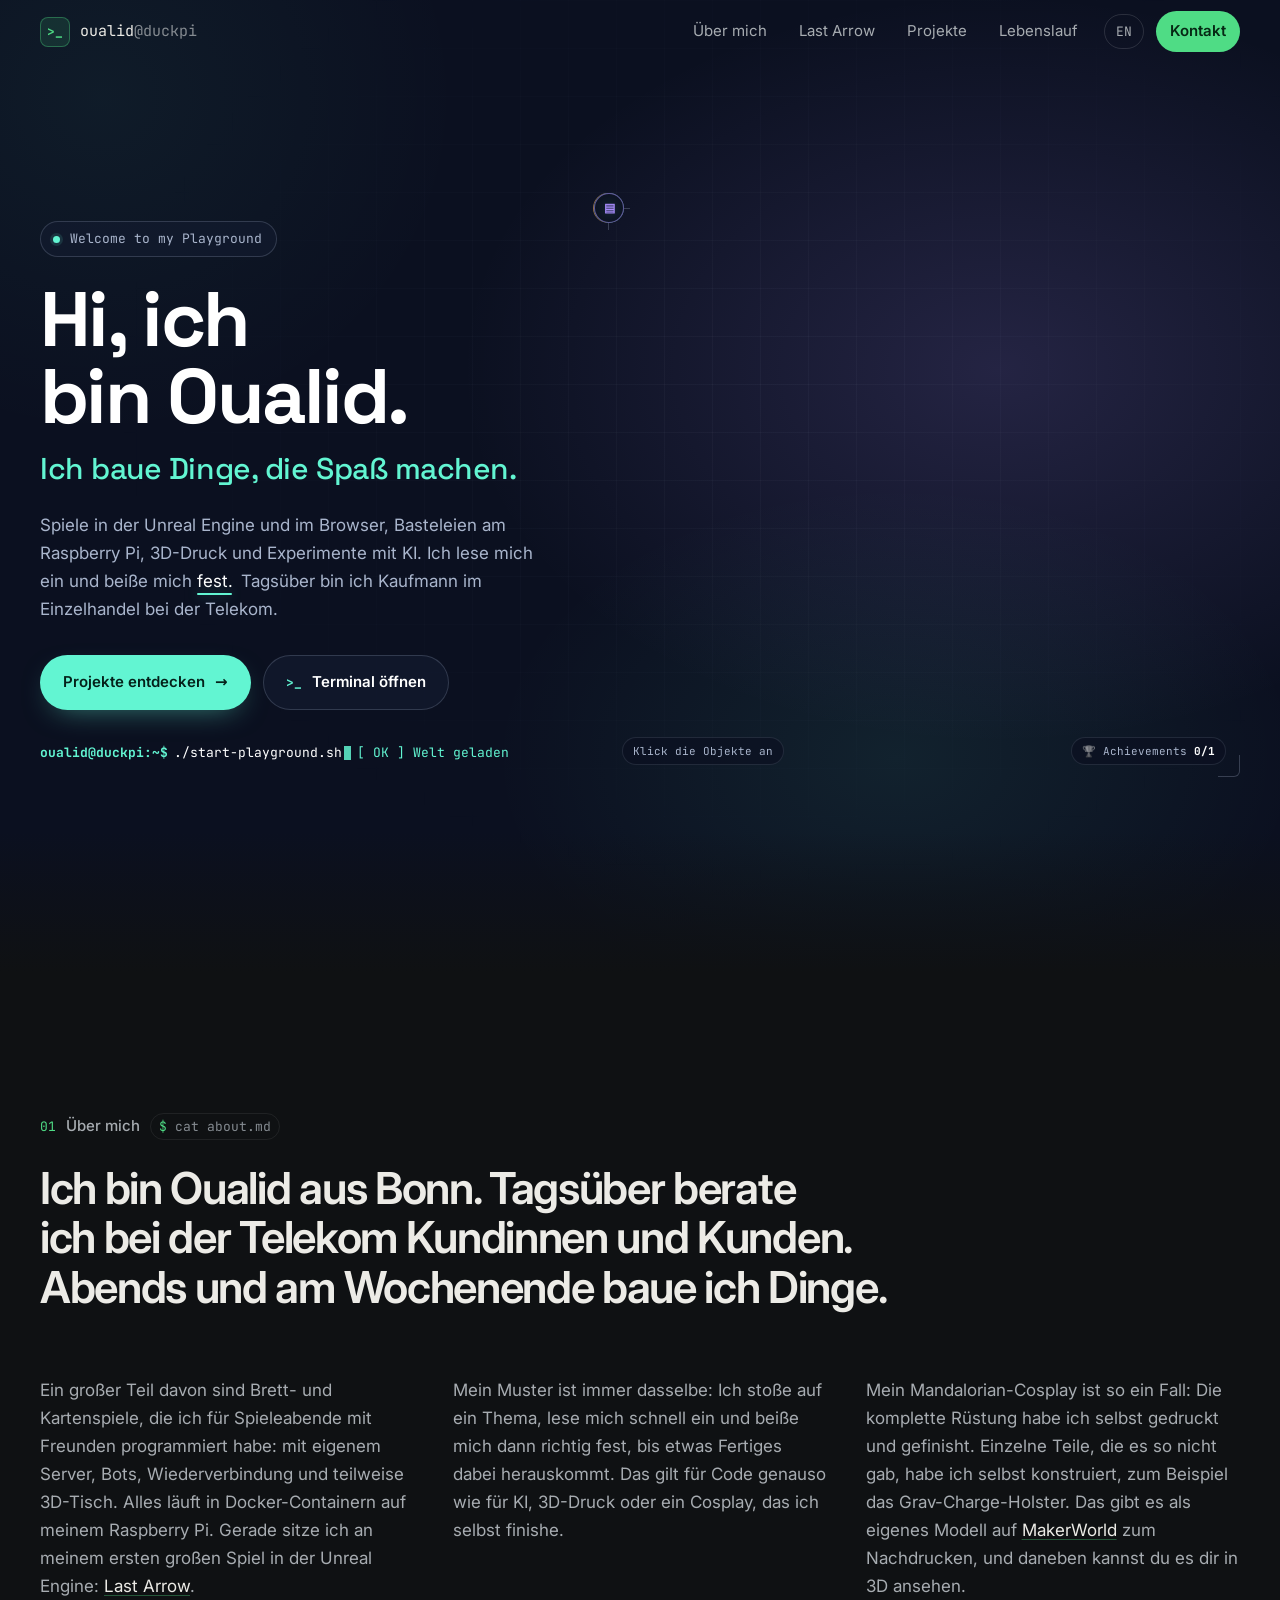
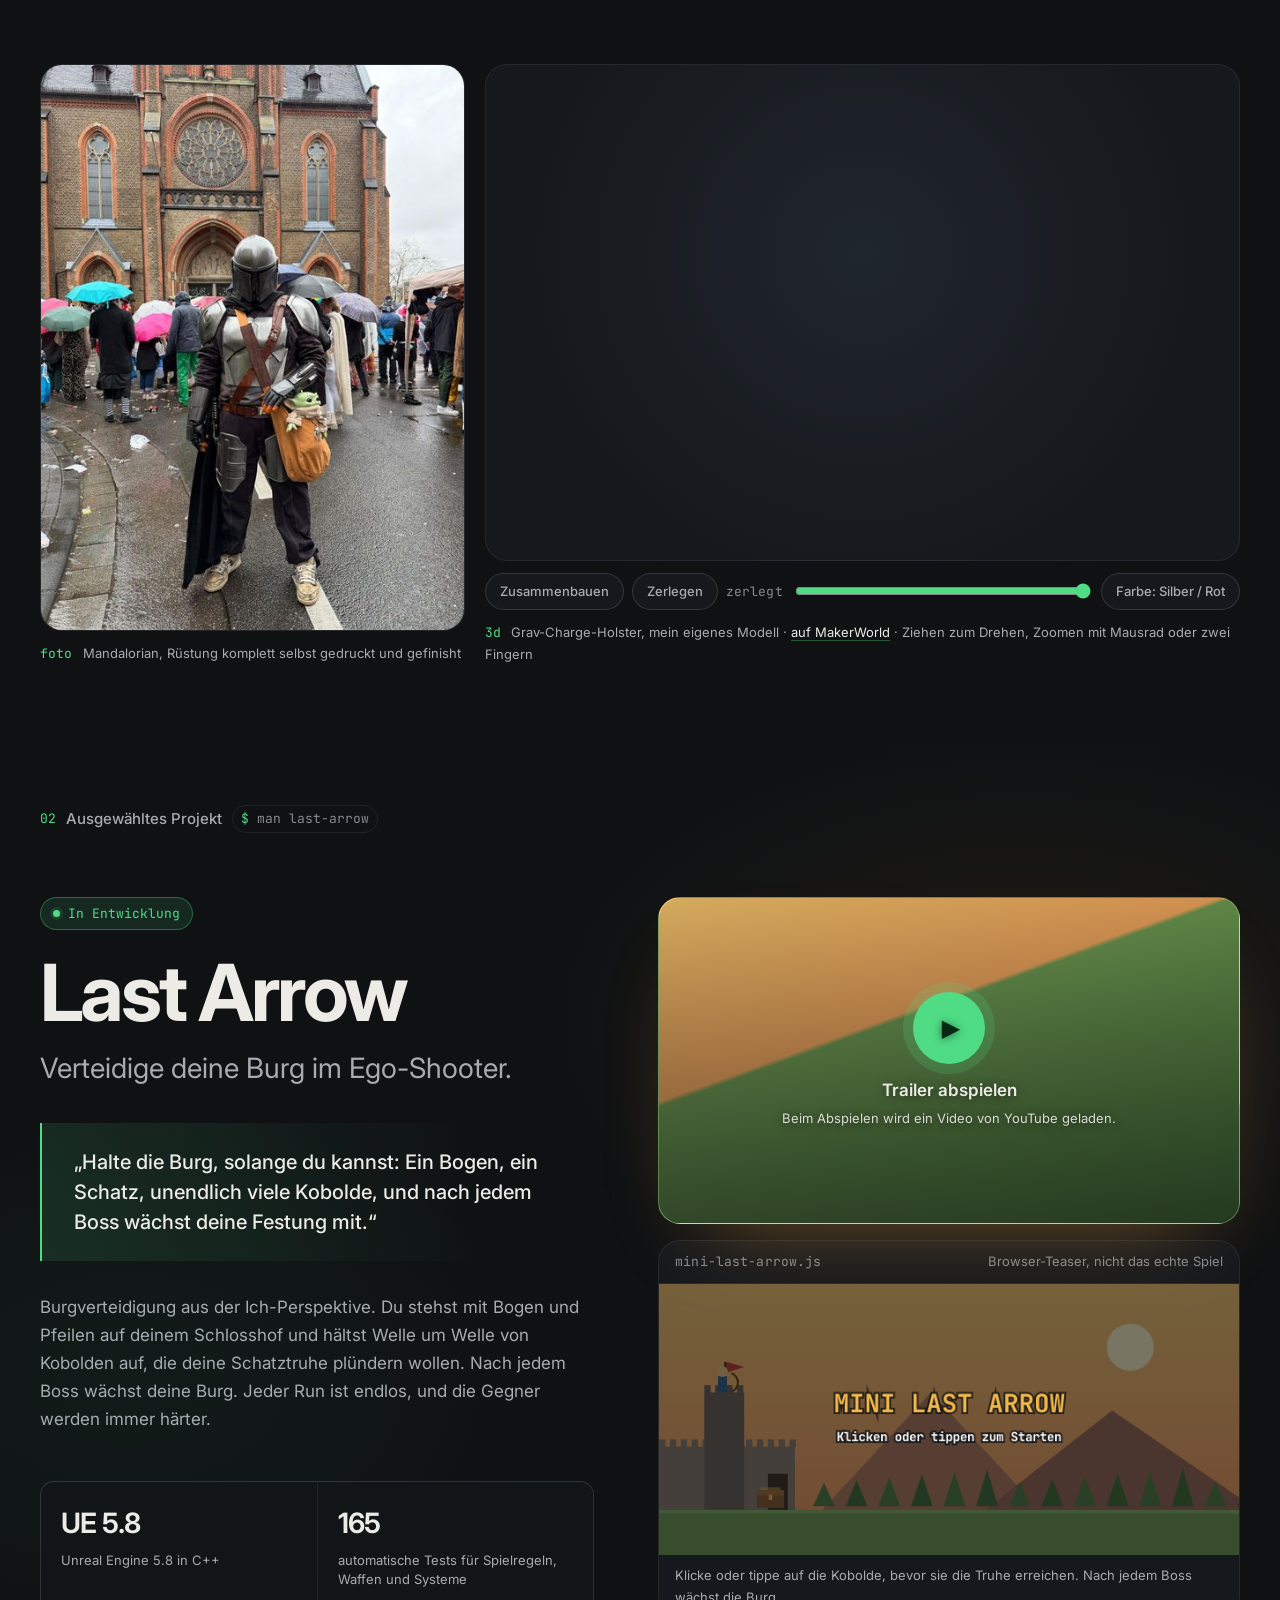
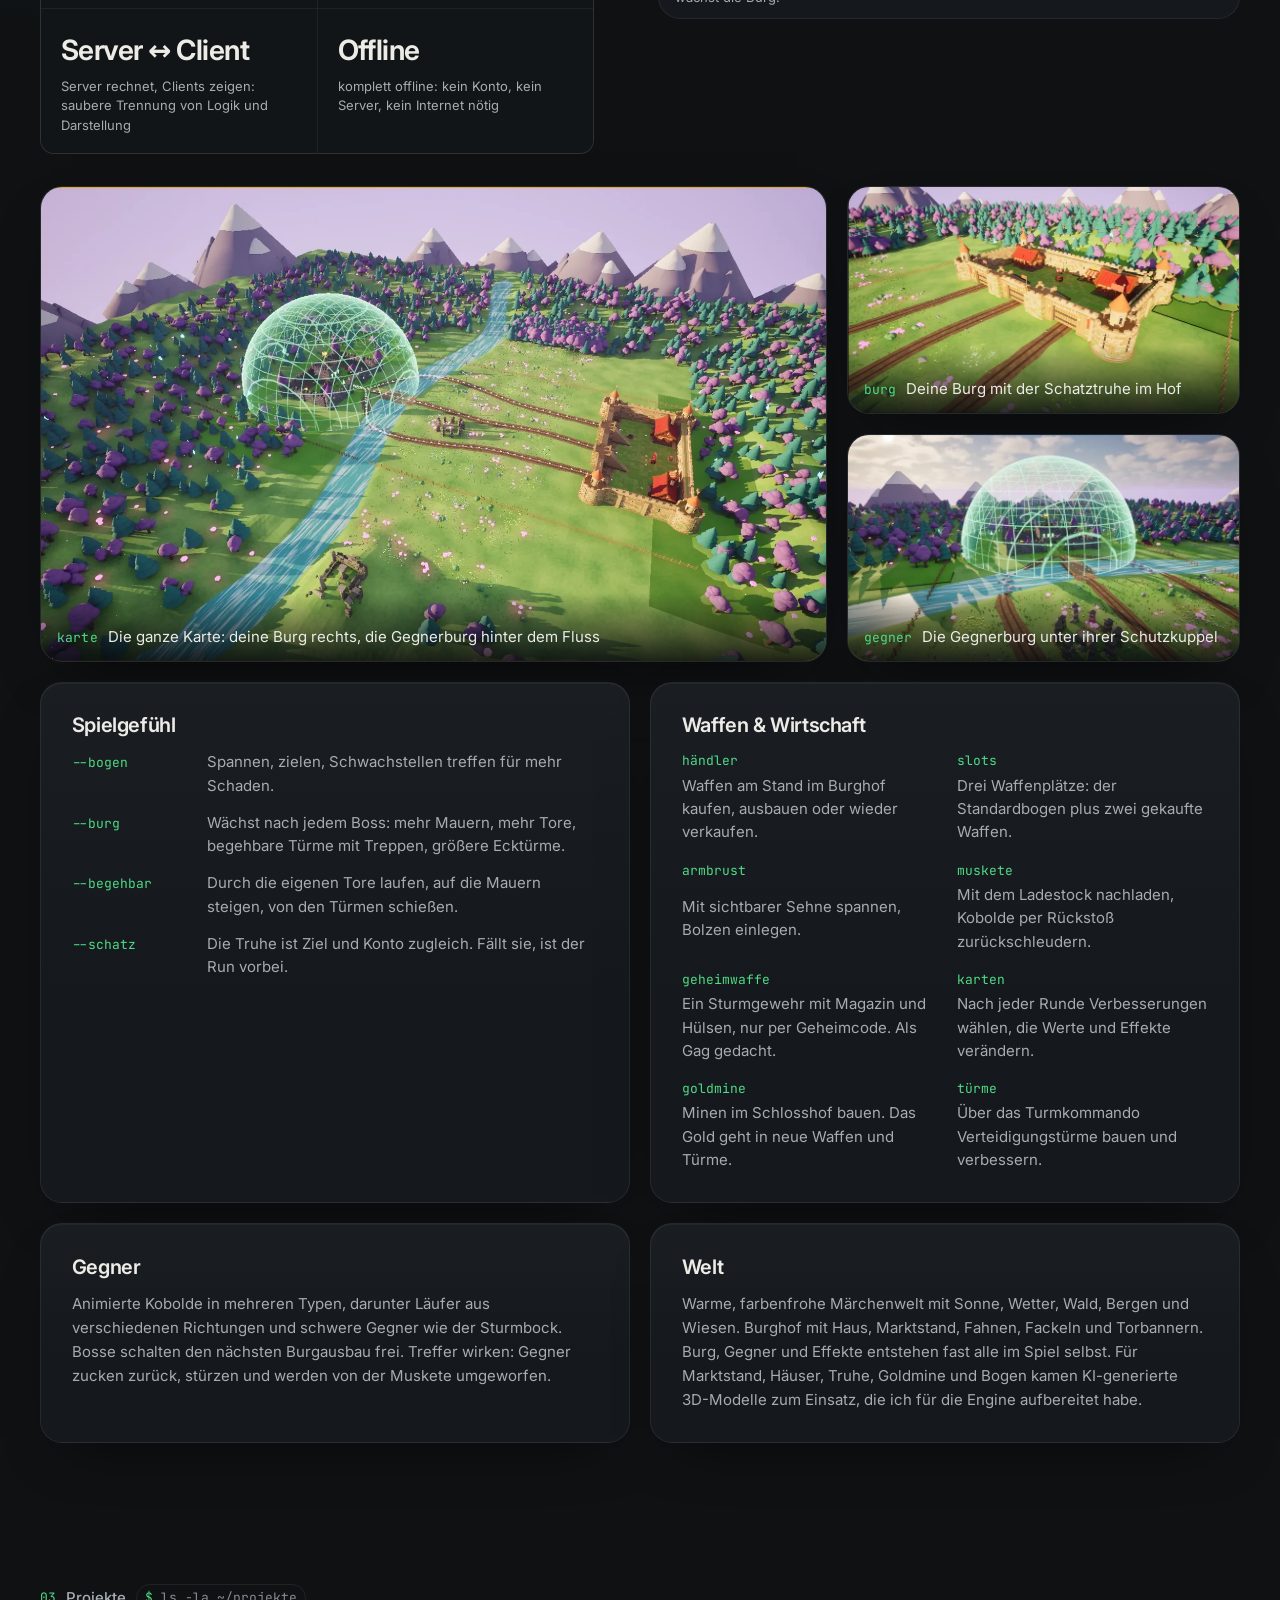
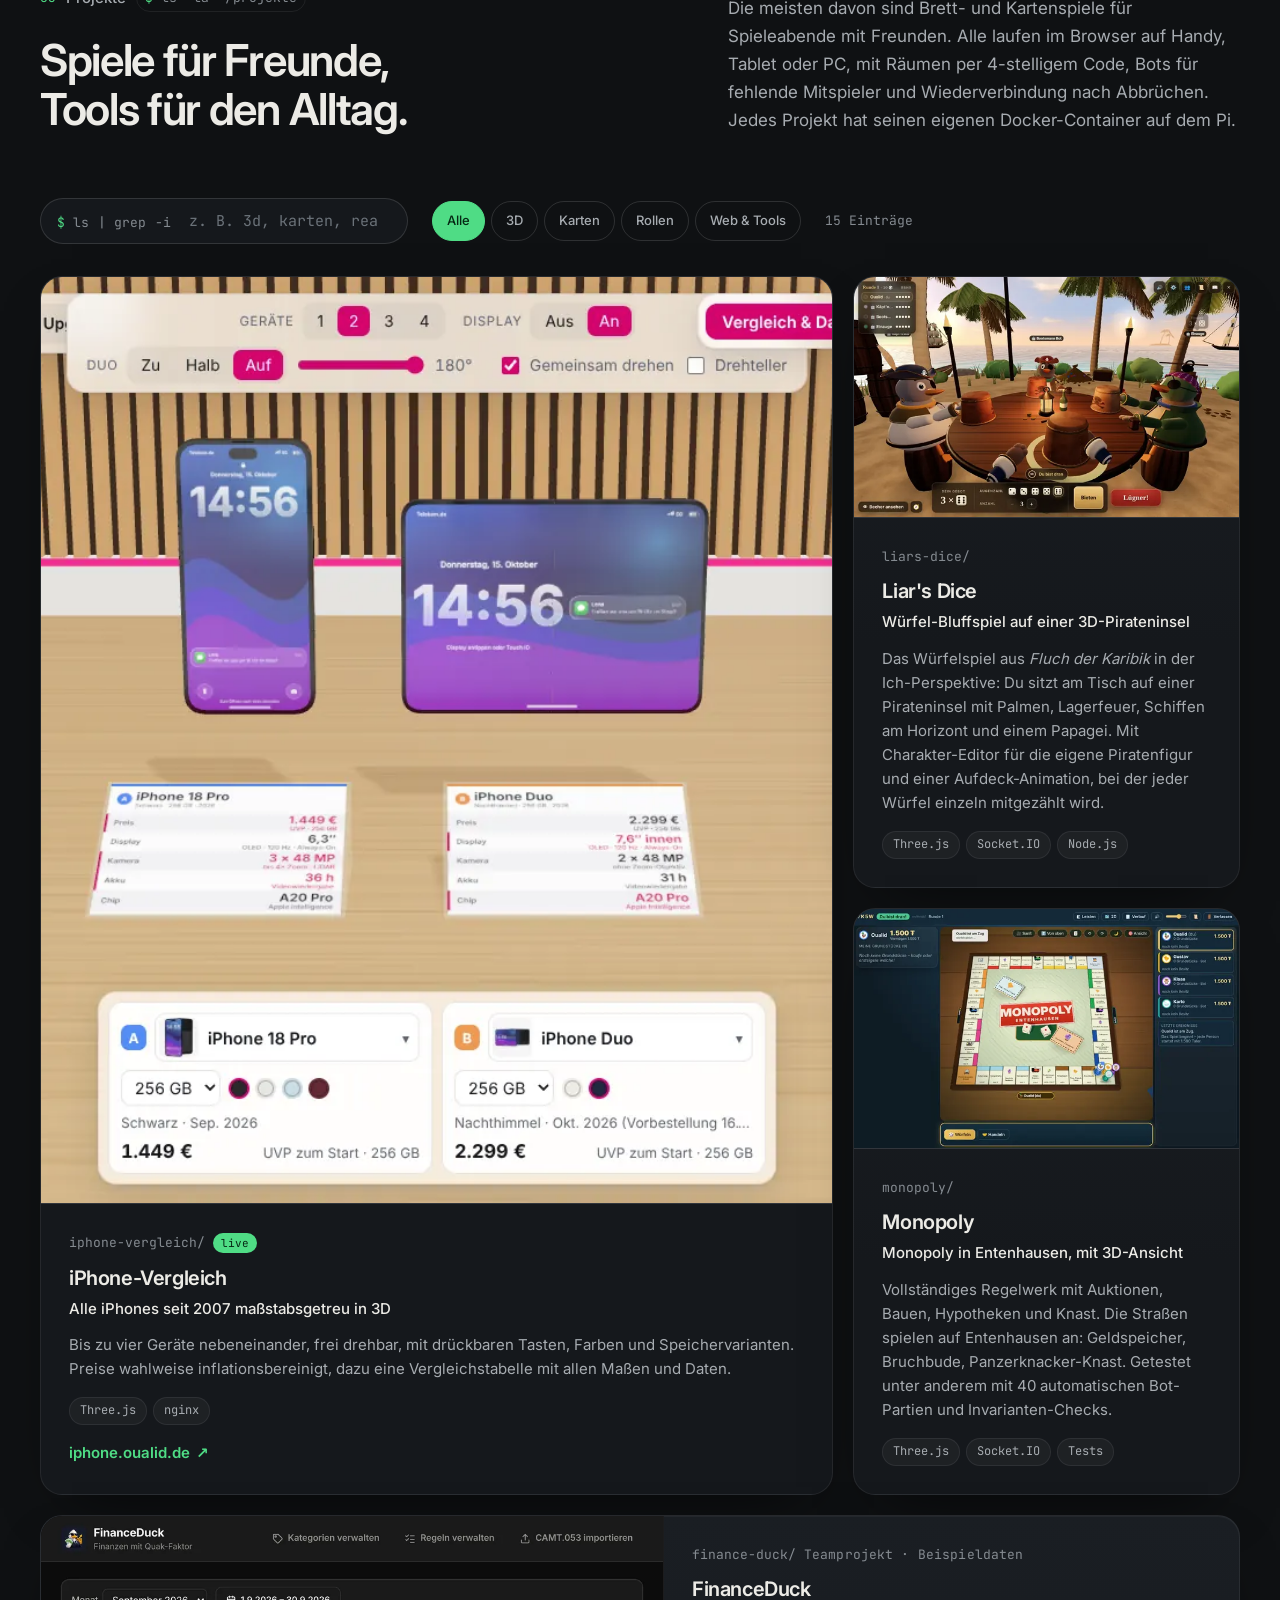
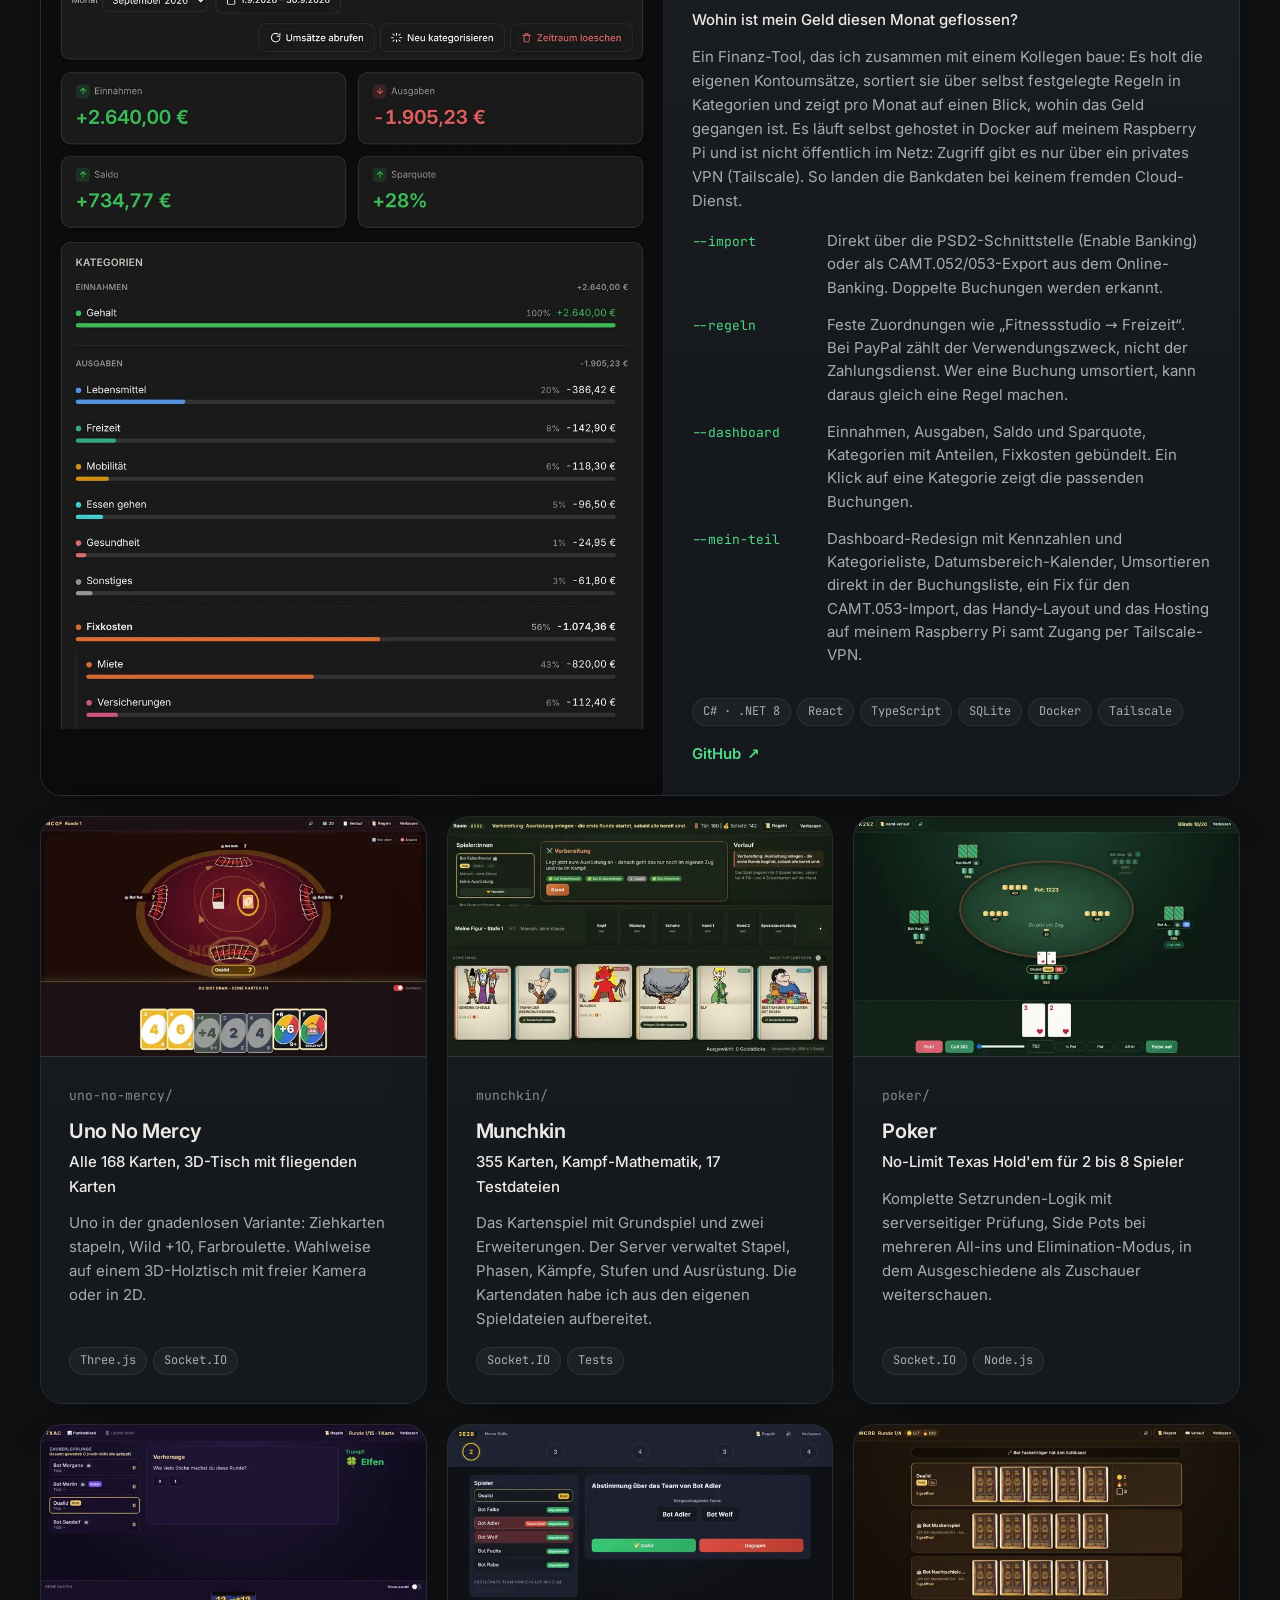
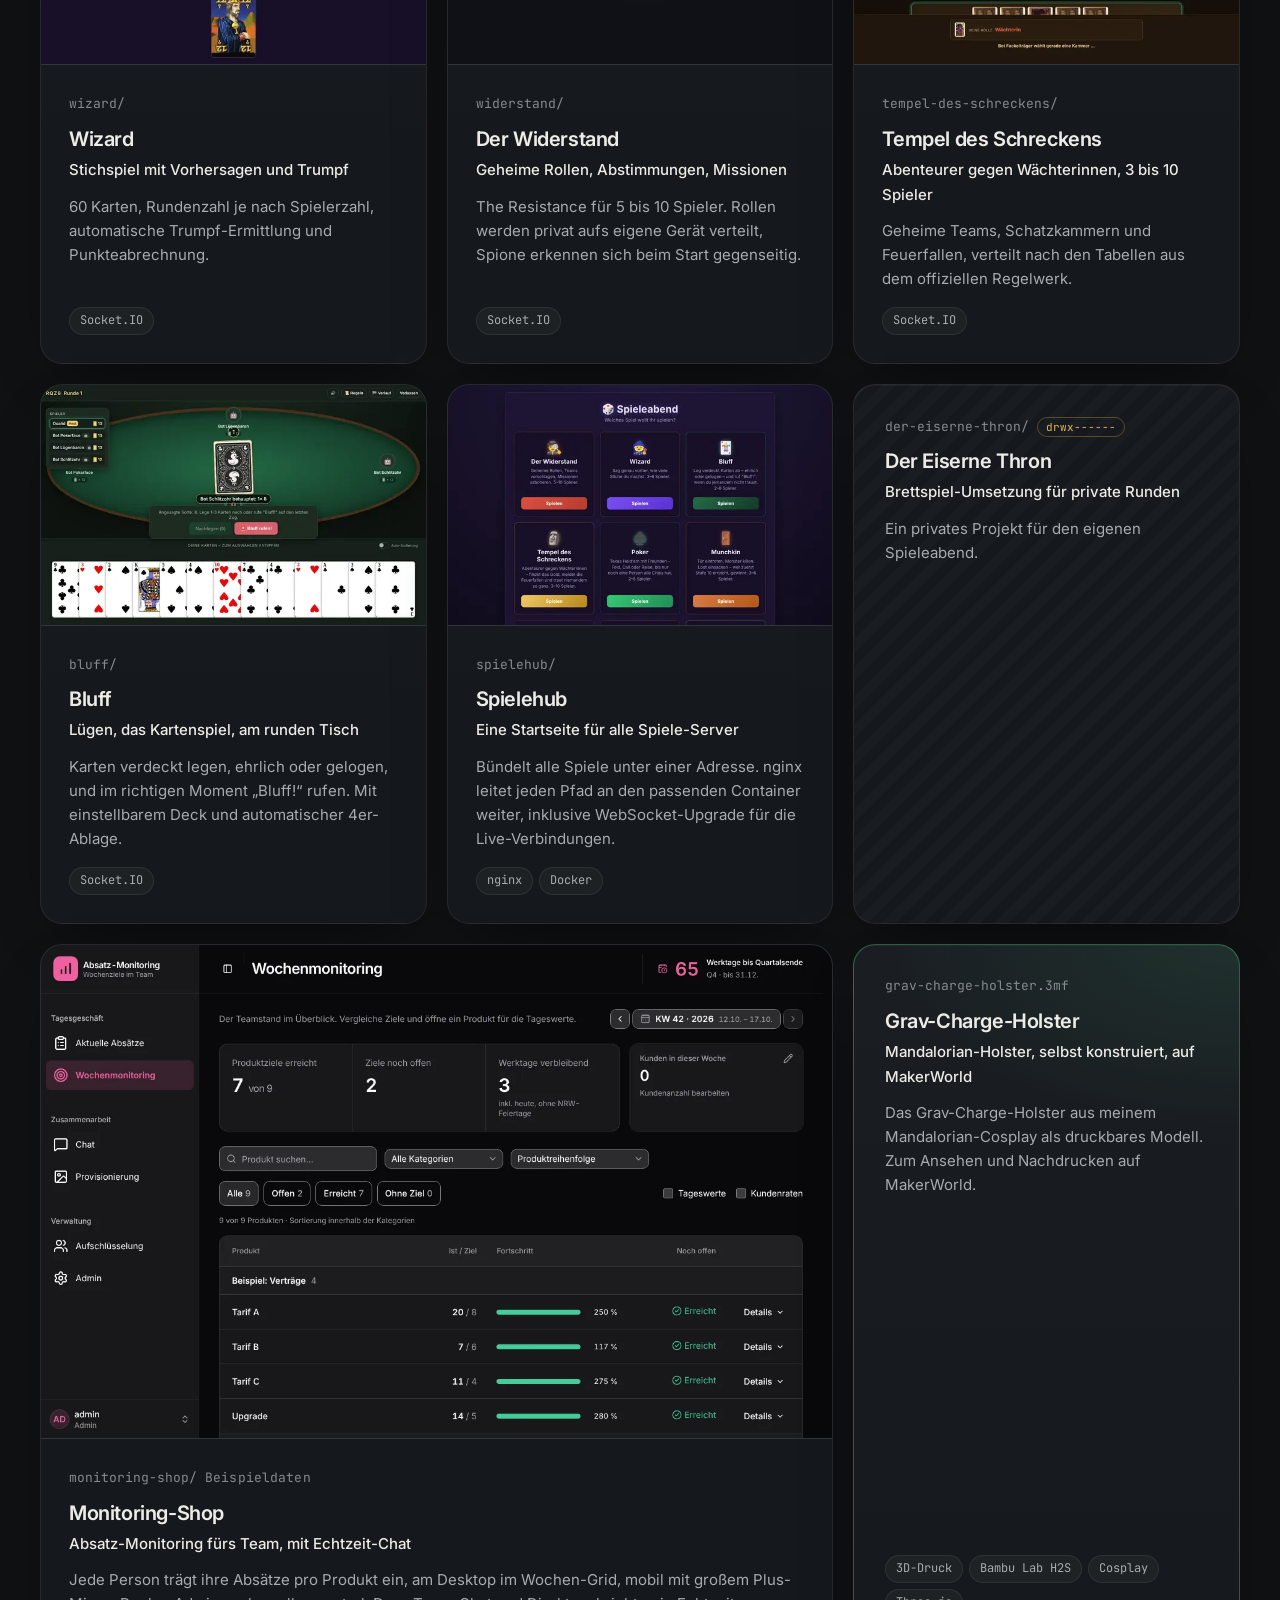
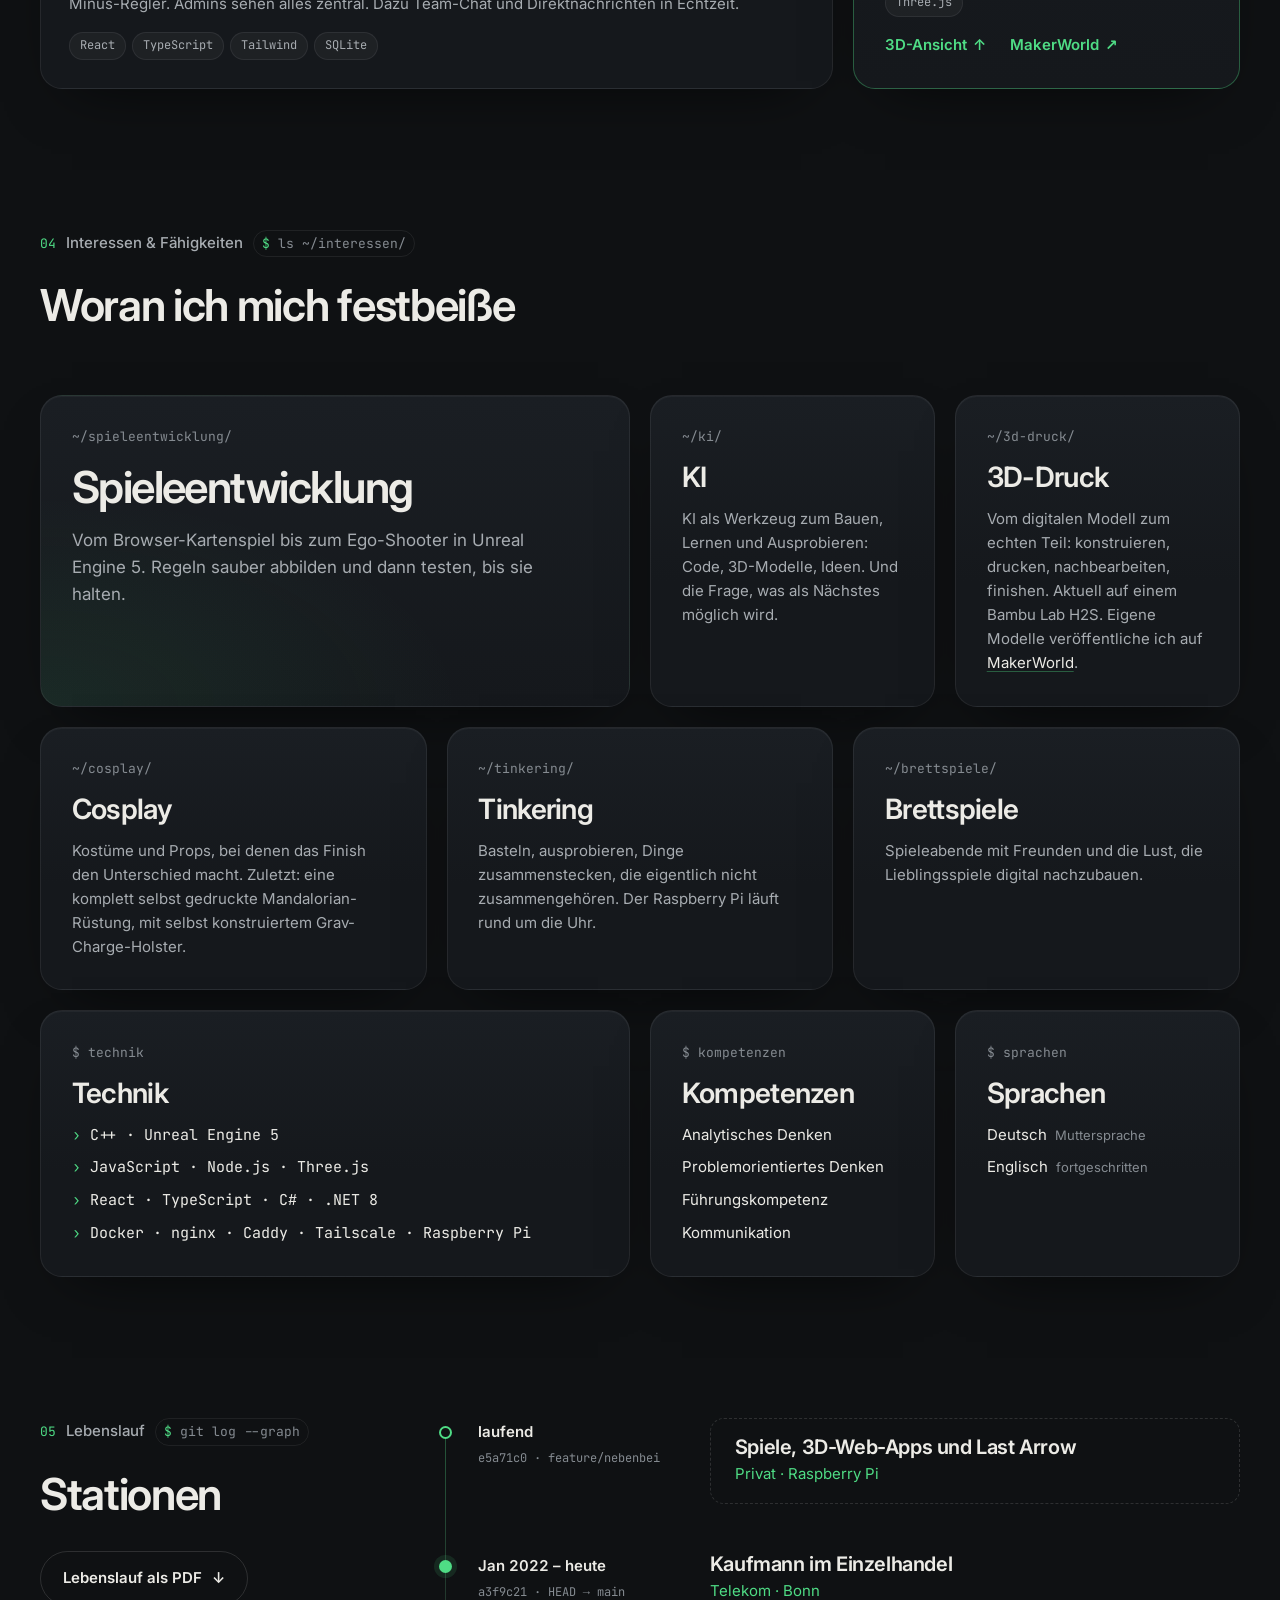
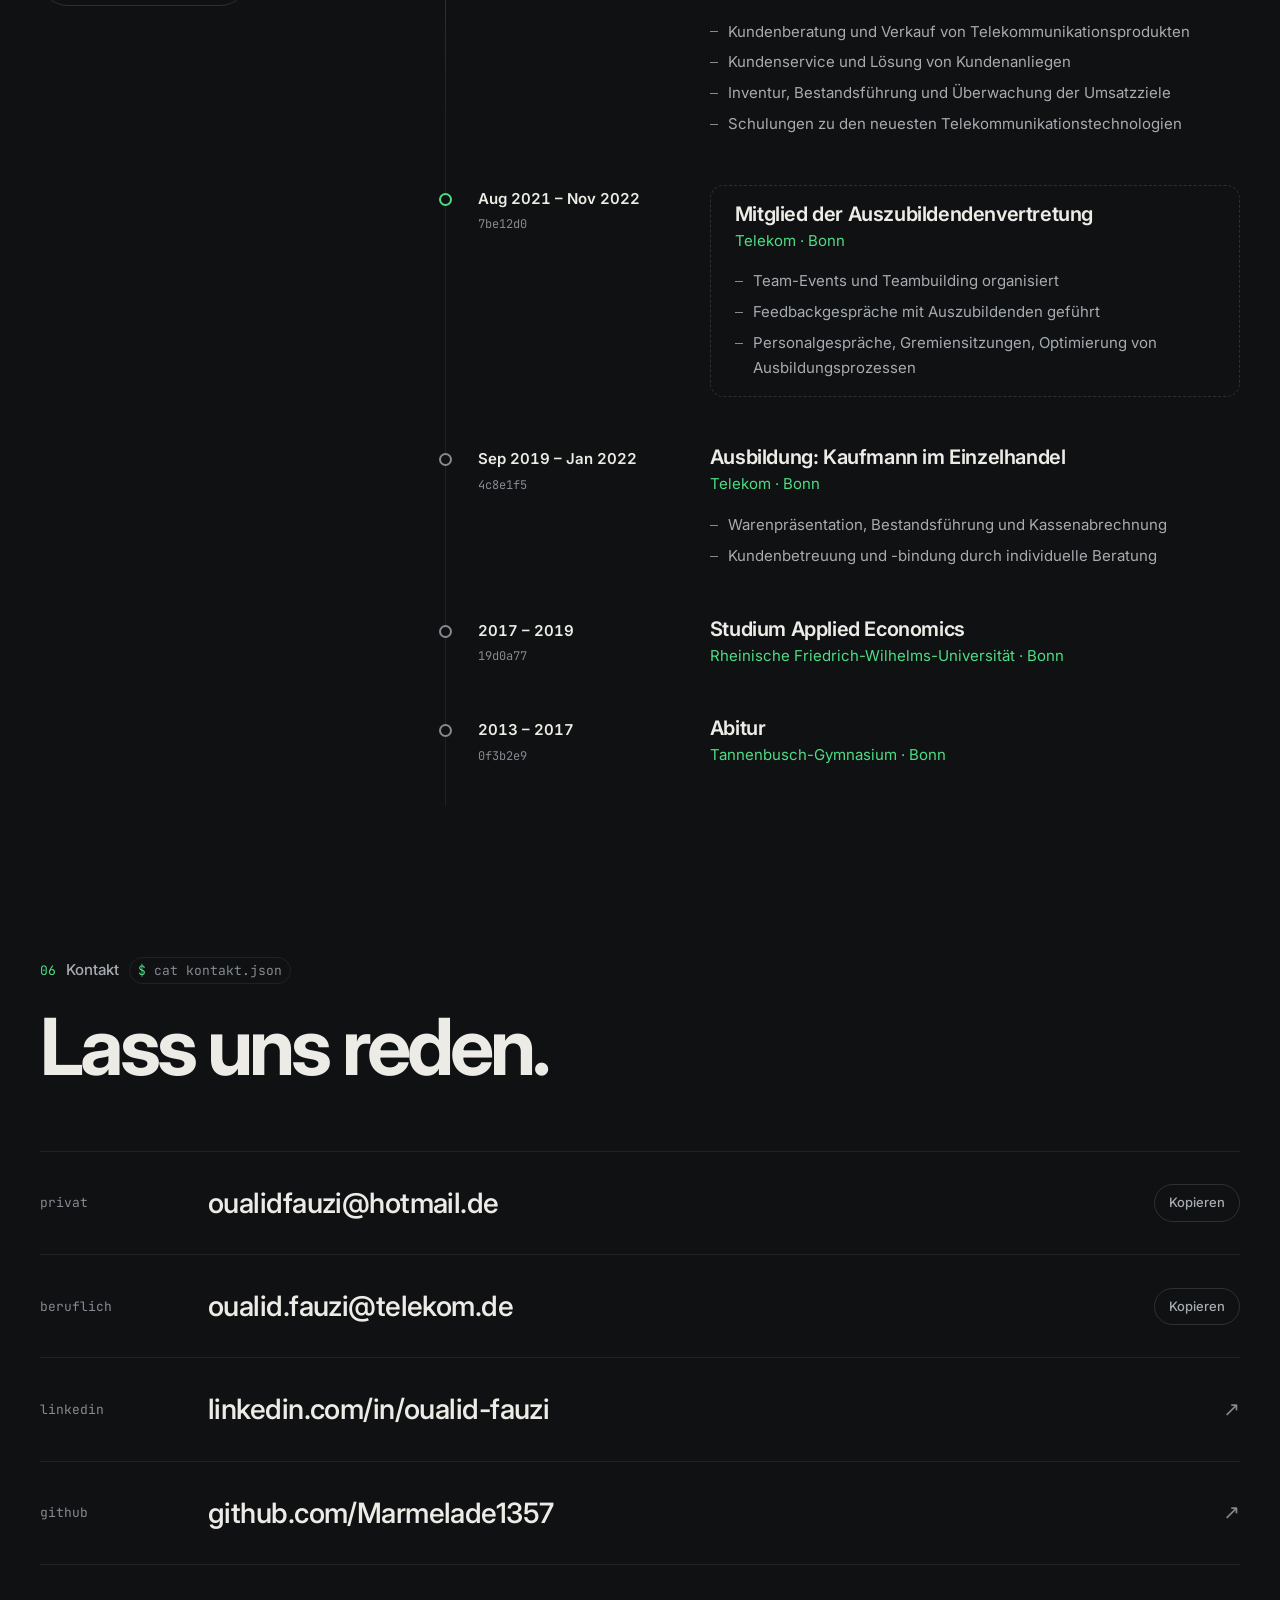
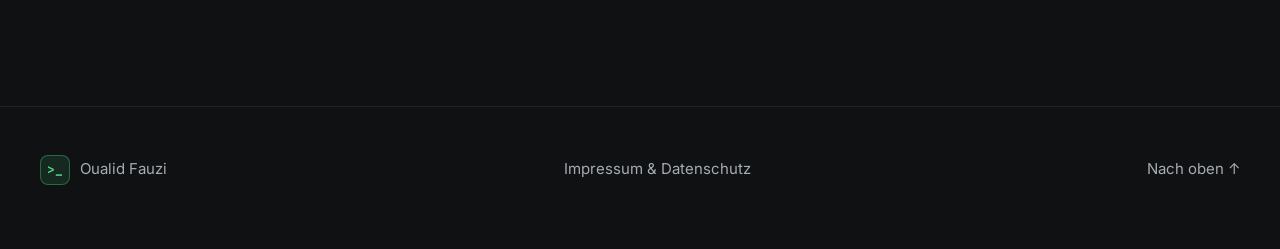
==== commit 18a9f367: "Merge branch 'main' into claude/great-mccarthy-owjqic" ====
--- a/public/index.html
+++ b/public/index.html
@@ -57,85 +57,103 @@
   </div>
 </header>
 
-<!-- ============================ HERO ============================ -->
-<section class="hero" id="top" aria-labelledby="hero-title">
-  <div class="hero-glow" aria-hidden="true"></div>
-  <div class="wrap hero-grid">
-    <div class="hero-head">
-      <p class="eyebrow" data-reveal><span class="status-dot" aria-hidden="true"></span>Oualid Fauzi · Bonn</p>
-      <h1 id="hero-title" class="hero-title" data-reveal style="--d:1">Ich lese mich ein.<br>Dann beiße ich mich <em class="bite">fest.</em><span class="bite-caret" aria-hidden="true"></span></h1>
-    </div>
-    <div class="hero-copy">
-      <p class="hero-lead" data-reveal style="--d:2">Ich baue Spiele, 3D-Web-Apps und alles, was mich gerade packt: vom Browser-Kartenspiel für den Spieleabend bis zur Burgverteidigung in der Unreal Engine. Tagsüber bin ich Kaufmann im Einzelhandel bei der Telekom.</p>
-      <div class="hero-actions" data-reveal style="--d:3">
+<!-- ============================ HERO: Playground ============================ -->
+<!-- Linke Spalte: Text. Rechte Spalte: 3D-Diorama (js/playground.js lädt js/playground-world.js). -->
+<section class="hero pg-hero" id="top" aria-labelledby="hero-title">
+  <div class="pg-backdrop" aria-hidden="true"></div>
+  <div class="wrap pg-grid">
+    <div class="pg-copy">
+      <p class="eyebrow" data-reveal><span class="status-dot" aria-hidden="true"></span>Welcome to my Playground</p>
+      <h1 id="hero-title" class="pg-title" data-reveal style="--d:1">Hi, ich bin Oualid.</h1>
+      <p class="pg-sub" data-reveal style="--d:2">Ich baue Dinge, die Spaß machen.</p>
+      <p class="pg-lead" data-reveal style="--d:3">Spiele in der Unreal Engine und im Browser, Basteleien am Raspberry Pi, 3D-Druck und Experimente mit KI. Ich lese mich ein und beiße mich <em class="bite">fest.</em><span class="bite-caret" aria-hidden="true"></span> Tagsüber bin ich Kaufmann im Einzelhandel bei der Telekom.</p>
+      <div class="hero-actions" data-reveal style="--d:4">
         <a class="btn btn-primary" href="#projekte">Projekte entdecken <span class="btn-arrow" aria-hidden="true">→</span></a>
-        <a class="btn btn-ghost" href="#cv">Lebenslauf</a>
-      </div>
-      <ul class="hero-meta" data-reveal style="--d:4" aria-label="Kurz zusammengefasst">
-        <li><span class="mono-label">aktuell</span> Last Arrow · Unreal Engine 5.8</li>
-        <li><span class="mono-label">projekte</span> 15 Einträge</li>
-        <li><span class="mono-label">drucker</span> Bambu Lab H2S</li>
+        <button type="button" class="btn btn-ghost" data-open-terminal aria-haspopup="dialog" aria-controls="terminal-dialog"><span class="btn-prompt" aria-hidden="true">&gt;_</span> Terminal öffnen</button>
+      </div>
+      <p class="pg-cmd" data-reveal style="--d:5"><span class="ps1">oualid@duckpi:~$</span> <span class="pg-cmd-text">./start-playground.sh</span><span class="pg-cmd-caret" aria-hidden="true"></span> <span class="pg-cmd-status" aria-live="polite"></span></p>
+    </div>
+
+    <figure class="playground" id="playground" data-reveal style="--d:2" aria-labelledby="pg-caption">
+      <div class="pg-stage">
+        <p class="pg-loading">Welt wird gebaut …</p>
+        <button type="button" class="pg-start" hidden>3D-Welt laden<small>ca. 170 KB</small></button>
+      </div>
+      <ul class="pg-spots" aria-label="Objekte in der 3D-Welt">
+        <li class="pg-spot-item" data-spot="castle"><button type="button" class="pg-spot pg-spot-castle" data-spot="castle"><span class="pg-pin" aria-hidden="true">♜</span><span class="pg-tip"><b>Last Arrow</b><small>Burg verteidigen</small></span></button></li>
+        <li class="pg-spot-item" data-spot="pc"><button type="button" class="pg-spot pg-spot-pc" data-spot="pc"><span class="pg-pin" aria-hidden="true">▦</span><span class="pg-tip"><b>Projekte</b><small>Alle Projekte ansehen</small></span></button></li>
+        <li class="pg-spot-item" data-spot="printer"><button type="button" class="pg-spot pg-spot-printer" data-spot="printer"><span class="pg-pin" aria-hidden="true">▤</span><span class="pg-tip"><b>3D-Druck</b><small>Druckprojekte ansehen</small></span></button></li>
+        <li class="pg-spot-item" data-spot="duck"><button type="button" class="pg-spot pg-spot-duck" data-spot="duck" aria-label="Versteckte Gummiente"><span class="pg-pin" aria-hidden="true">?</span><span class="pg-tip"><b>???</b><small>Da quakt doch was …</small></span></button></li>
       </ul>
-    </div>
-
-    <!-- Terminal mit neofetch und interaktiver Konsole (js/main.js) -->
-    <div class="terminal" data-reveal style="--d:2">
-      <div class="terminal-bar" aria-hidden="true">
-        <span class="dot"></span><span class="dot"></span><span class="dot"></span>
-        <span class="terminal-title">oualid@duckpi: ~</span>
-      </div>
-      <div class="terminal-body">
-        <ol class="boot" aria-label="Startsequenz">
-          <li><span class="ok">[  OK  ]</span> Kaffee aufgesetzt.</li>
-          <li><span class="ok">[  OK  ]</span> Neugier geladen.</li>
-          <li><span class="ok">[  OK  ]</span> 15 Projekte eingehängt unter <span class="hl">~/projekte</span>.</li>
-          <li><span class="warn">[ WARN ]</span> Kobolde vor dem Burgtor gesichtet.</li>
-          <li><span class="ok">[  OK  ]</span> Bogen gespannt.</li>
-        </ol>
-        <details class="sysinfo" open>
-        <summary><span class="ps1">oualid@duckpi:~$</span> neofetch <span class="sysinfo-hint">Systeminfo</span></summary>
-        <div class="neofetch">
+      <div class="pg-hud" aria-hidden="true">
+        <span class="pg-hint">Klick die Objekte an</span>
+        <span class="pg-ach"><span class="pg-ach-icon">🏆</span> Achievements <b class="pg-ach-count">0/1</b></span>
+      </div>
+      <div class="pg-toast" role="status" aria-live="polite"></div>
+      <figcaption id="pg-caption" class="visually-hidden">Interaktives 3D-Diorama mit Miniaturburg, Retro-PC, 3D-Drucker und einer versteckten Gummiente.</figcaption>
+    </figure>
+  </div>
+</section>
+
+<!-- Terminal (neofetch + Konsole, js/main.js) als Dialog, geöffnet über „Terminal öffnen“ im Hero -->
+<dialog class="term-dialog" id="terminal-dialog" aria-labelledby="terminal-title">
+  <div class="terminal">
+    <div class="terminal-bar">
+      <span class="dot" aria-hidden="true"></span><span class="dot" aria-hidden="true"></span><span class="dot" aria-hidden="true"></span>
+      <h2 class="terminal-title" id="terminal-title">oualid@duckpi: ~</h2>
+      <button type="button" class="term-close" data-close-terminal aria-label="Terminal schließen">×</button>
+    </div>
+    <div class="terminal-body">
+      <ol class="boot" aria-label="Startsequenz">
+        <li><span class="ok">[  OK  ]</span> Kaffee aufgesetzt.</li>
+        <li><span class="ok">[  OK  ]</span> Neugier geladen.</li>
+        <li><span class="ok">[  OK  ]</span> 15 Projekte eingehängt unter <span class="hl">~/projekte</span>.</li>
+        <li><span class="warn">[ WARN ]</span> Kobolde vor dem Burgtor gesichtet.</li>
+        <li><span class="ok">[  OK  ]</span> Bogen gespannt.</li>
+      </ol>
+      <details class="sysinfo" open>
+      <summary><span class="ps1">oualid@duckpi:~$</span> neofetch <span class="sysinfo-hint">Systeminfo</span></summary>
+      <div class="neofetch">
 <pre class="duck" aria-hidden="true">
       __
   ___( o)&gt;
   \ &lt;_. )
    `---'
 </pre>
-          <div class="nf-info">
-          <p class="nf-head"><span class="hl">oualid</span>@<span class="hl">duckpi</span></p>
-          <dl>
-            <div><dt>Name</dt><dd>Oualid Fauzi</dd></div>
-            <div><dt>Ort</dt><dd>Bonn</dd></div>
-            <div><dt>Beruf</dt><dd>Kaufmann im Einzelhandel @ Telekom</dd></div>
-            <div><dt>Nebenbei</dt><dd>Spiele, KI, 3D-Druck, Cosplay</dd></div>
-            <div><dt>Drucker</dt><dd>Bambu Lab H2S</dd></div>
-            <div><dt>Projekt</dt><dd>Last Arrow (Unreal Engine 5.8)</dd></div>
-            <div><dt>Stack</dt><dd>C++ · Node.js · Three.js · Socket.IO · Docker</dd></div>
-            <div><dt>Host</dt><dd>Raspberry Pi „duckpi“</dd></div>
-            <div><dt>Modus</dt><dd>festgebissen</dd></div>
-          </dl>
-          </div>
-        </div>
-        </details>
-
-        <div class="console" id="console" hidden>
-          <div class="console-out" id="console-out" aria-live="polite"></div>
-          <form class="console-in" id="console-form" autocomplete="off">
-            <label for="console-input"><span class="ps1">~$</span><span class="visually-hidden">Befehl eingeben</span></label>
-            <input id="console-input" type="text" spellcheck="false" autocapitalize="off" placeholder="help eintippen und Enter drücken">
-          </form>
-          <div class="console-chips" aria-label="Schnellbefehle">
-            <button type="button" data-cmd="help">help</button>
-            <button type="button" data-cmd="ls projekte">ls projekte</button>
-            <button type="button" data-cmd="./last-arrow">./last-arrow</button>
-            <button type="button" data-cmd="cv">cv</button>
-            <button type="button" data-cmd="kontakt">kontakt</button>
-          </div>
-        </div>
-      </div>
-    </div>
-  </div>
-</section>
+        <div class="nf-info">
+        <p class="nf-head"><span class="hl">oualid</span>@<span class="hl">duckpi</span></p>
+        <dl>
+          <div><dt>Name</dt><dd>Oualid Fauzi</dd></div>
+          <div><dt>Ort</dt><dd>Bonn</dd></div>
+          <div><dt>Beruf</dt><dd>Kaufmann im Einzelhandel @ Telekom</dd></div>
+          <div><dt>Nebenbei</dt><dd>Spiele, KI, 3D-Druck, Cosplay</dd></div>
+          <div><dt>Drucker</dt><dd>Bambu Lab H2S</dd></div>
+          <div><dt>Projekt</dt><dd>Last Arrow (Unreal Engine 5.8)</dd></div>
+          <div><dt>Stack</dt><dd>C++ · Node.js · Three.js · Socket.IO · Docker</dd></div>
+          <div><dt>Host</dt><dd>Raspberry Pi „duckpi“</dd></div>
+          <div><dt>Modus</dt><dd>festgebissen</dd></div>
+        </dl>
+        </div>
+      </div>
+      </details>
+
+      <div class="console" id="console" hidden>
+        <div class="console-out" id="console-out" aria-live="polite"></div>
+        <form class="console-in" id="console-form" autocomplete="off">
+          <label for="console-input"><span class="ps1">~$</span><span class="visually-hidden">Befehl eingeben</span></label>
+          <input id="console-input" type="text" spellcheck="false" autocapitalize="off" placeholder="help eintippen und Enter drücken">
+        </form>
+        <div class="console-chips" aria-label="Schnellbefehle">
+          <button type="button" data-cmd="help">help</button>
+          <button type="button" data-cmd="ls projekte">ls projekte</button>
+          <button type="button" data-cmd="./last-arrow">./last-arrow</button>
+          <button type="button" data-cmd="cv">cv</button>
+          <button type="button" data-cmd="kontakt">kontakt</button>
+        </div>
+      </div>
+    </div>
+  </div>
+</dialog>
 
 <main id="inhalt">
 
@@ -664,6 +682,7 @@
 </footer>
 
 <script src="js/main.js" defer></script>
+<script src="js/playground.js" defer></script>
 <script src="js/mini-game.js" defer></script>
 </body>
 </html>
--- a/public/css/style.css
+++ b/public/css/style.css
@@ -8,6 +8,10 @@
 @font-face {
   font-family: "Inter"; src: url(../fonts/inter-latin-var.woff2) format("woff2-variations"), url(../fonts/inter-latin-var.woff2) format("woff2");
   font-weight: 100 900; font-style: normal; font-display: swap;
+}
+@font-face {
+  font-family: "Space Grotesk"; src: url(../fonts/space-grotesk-latin-var.woff2) format("woff2-variations"), url(../fonts/space-grotesk-latin-var.woff2) format("woff2");
+  font-weight: 300 700; font-style: normal; font-display: swap;
 }
 @font-face { font-family: "JetBrains Mono"; src: url(../fonts/jetbrains-mono-latin-400-normal.woff2) format("woff2"); font-weight: 400; font-style: normal; font-display: swap; }
 @font-face { font-family: "JetBrains Mono"; src: url(../fonts/jetbrains-mono-latin-700-normal.woff2) format("woff2"); font-weight: 700; font-style: normal; font-display: swap; }
@@ -35,6 +39,7 @@
 
   /* Typografie */
   --font-sans: "Inter", ui-sans-serif, system-ui, -apple-system, "Segoe UI", Roboto, sans-serif;
+  --font-display: "Space Grotesk", var(--font-sans);
   --font-mono: "JetBrains Mono", ui-monospace, SFMono-Regular, Menlo, Consolas, monospace;
   --fs-xs: 0.8125rem;   /* 13 */
   --fs-sm: 0.9375rem;   /* 15 */
@@ -43,7 +48,6 @@
   --fs-lg: clamp(1.375rem, 1.1rem + 0.9vw, 1.75rem);
   --fs-xl: clamp(1.75rem, 1.2rem + 2vw, 2.75rem);
   --fs-2xl: clamp(2.5rem, 1.4rem + 4.4vw, 5rem);
-  --fs-hero: clamp(2.6rem, 1rem + 5.4vw, 6.25rem);
   --lh-tight: 1.04;
   --lh-snug: 1.25;
   --lh-body: 1.65;
@@ -192,29 +196,79 @@
 .card a { color: var(--text); }
 .card a:hover { color: var(--accent); }
 
-/* ---------- Hero ---------- */
-.hero { position: relative; isolation: isolate; padding: clamp(40px, 6vw, 88px) 0 clamp(24px, 4vw, 48px); overflow: hidden; }
-.hero-glow {
-  position: absolute; top: -20%; right: -10%; width: min(900px, 90vw); height: 700px; pointer-events: none; z-index: -1;
-  background: radial-gradient(closest-side, rgba(79, 220, 133, 0.10), transparent 70%);
-}
-.hero-grid { display: grid; grid-template-columns: minmax(0, 1fr) minmax(0, 1fr); gap: clamp(28px, 4vw, 64px) clamp(32px, 5vw, 80px); align-items: start; }
-.hero-head { grid-column: 1 / -1; }
+/* ---------- Hero: Playground ----------
+   Eigene Farbwelt nur für den Hero (Navy, Mint, Violett, Gold).
+   Linke Spalte Text, rechte Spalte 3D-Diorama (js/playground*.js). */
+.hero { position: relative; isolation: isolate; overflow: hidden; }
+.pg-hero {
+  --pg-bg: #0b1020; --pg-surface: #151d32; --pg-mint: #62f5d2; --pg-violet: #a78bfa; --pg-gold: #ffbf69;
+  --pg-text: #ffffff; --pg-text-2: #a9b5cc;
+  --accent: var(--pg-mint); --accent-hover: #8cf8df; --accent-ink: #04211a;
+  --accent-soft: rgba(98, 245, 210, 0.12); --accent-line: rgba(98, 245, 210, 0.38);
+  --text: var(--pg-text); --text-2: var(--pg-text-2); --line-strong: rgba(169, 181, 204, 0.22);
+  background: var(--pg-bg); color: var(--pg-text);
+  padding: clamp(24px, 4vw, 56px) 0 clamp(56px, 7vw, 104px);
+  margin-top: calc(-1 * var(--header-h)); padding-top: calc(var(--header-h) + clamp(16px, 3vw, 48px));
+}
+.pg-backdrop {
+  position: absolute; inset: 0; z-index: -1; pointer-events: none;
+  background:
+    radial-gradient(60% 55% at 78% 38%, rgba(167, 139, 250, 0.16), transparent 70%),
+    radial-gradient(45% 40% at 70% 78%, rgba(98, 245, 210, 0.08), transparent 70%),
+    radial-gradient(40% 50% at 8% 10%, rgba(98, 245, 210, 0.05), transparent 70%);
+}
+/* Feines Raster, nach unten ausgeblendet; Übergang in den Rest der Seite */
+.pg-backdrop::before {
+  content: ""; position: absolute; inset: 0;
+  background-image: linear-gradient(rgba(169, 181, 204, 0.05) 1px, transparent 1px), linear-gradient(90deg, rgba(169, 181, 204, 0.05) 1px, transparent 1px);
+  background-size: 48px 48px; background-position: center top;
+  -webkit-mask-image: radial-gradient(70% 70% at 60% 40%, #000, transparent 75%); mask-image: radial-gradient(70% 70% at 60% 40%, #000, transparent 75%);
+}
+.pg-backdrop::after { content: ""; position: absolute; inset: auto 0 0 0; height: 140px; background: linear-gradient(to bottom, transparent, var(--bg)); }
+
+.pg-grid {
+  display: grid; grid-template-columns: minmax(0, 45fr) minmax(0, 55fr); gap: clamp(24px, 4vw, 64px); align-items: center;
+  min-height: min(calc(100svh - var(--header-h) - 48px), 780px);
+}
 .eyebrow { display: inline-flex; align-items: center; gap: 10px; font-family: var(--font-mono); font-size: var(--fs-xs); color: var(--text-2); padding: 6px 14px 6px 12px; border: 1px solid var(--line-strong); border-radius: var(--r-pill); margin-bottom: var(--space-6); }
-.hero-title { font-size: var(--fs-hero); line-height: var(--lh-tight); letter-spacing: -0.048em; font-weight: 680; }
-.hero-title em { font-style: normal; color: var(--accent); }
+.pg-hero .eyebrow { margin-bottom: var(--space-5); color: var(--pg-text-2); border-color: var(--line-strong); background: rgba(21, 29, 50, 0.5); }
+.pg-title {
+  font-family: var(--font-display); font-size: clamp(2.7rem, 1.3rem + 4.4vw, 5.5rem); line-height: 1.0;
+  letter-spacing: -0.035em; font-weight: 700; margin-bottom: var(--space-4); text-wrap: balance;
+}
+.pg-sub {
+  font-family: var(--font-display); font-size: clamp(1.3rem, 1rem + 1.1vw, 1.95rem); line-height: 1.2; font-weight: 500;
+  letter-spacing: -0.015em; color: var(--pg-mint); margin-bottom: var(--space-5);
+}
+.pg-lead { color: var(--pg-text-2); max-width: 46ch; margin-bottom: var(--space-6); }
+.pg-lead em { font-style: normal; color: var(--pg-text); }
+.hero-actions { display: flex; flex-wrap: wrap; gap: var(--space-3); margin-bottom: var(--space-6); }
+.pg-hero .btn-primary { box-shadow: 0 10px 30px -14px rgba(98, 245, 210, 0.6); }
+.pg-hero .btn-ghost { background: rgba(21, 29, 50, 0.6); cursor: pointer; }
+.pg-hero .btn-ghost:hover { border-color: var(--accent-line); color: var(--pg-text); }
+.btn-prompt { font-family: var(--font-mono); font-size: var(--fs-xs); font-weight: 700; color: var(--pg-mint); }
+html:not(.js) [data-open-terminal] { display: none; }
+
+/* Terminal-Zeile unter den Buttons */
+.pg-cmd { font-family: var(--font-mono); font-size: var(--fs-xs); color: var(--pg-text-2); display: flex; flex-wrap: wrap; align-items: center; gap: 0 6px; }
+.pg-cmd-text { color: var(--pg-text); }
+.pg-cmd-caret { display: inline-block; width: 0.55em; height: 1.1em; background: var(--pg-mint); opacity: 0.85; animation: pg-caret 1s steps(1) infinite; margin-left: -4px; }
+.pg-cmd-status { color: var(--pg-text-2); }
+.pg-cmd-status.is-ok { color: var(--pg-mint); }
+@keyframes pg-caret { 50% { opacity: 0; } }
+
 /* „fest.“ beißt einmal zu: kurz stauchen, zurückfedern, Linie zieht sich darunter, Cursor blinkt 3x */
-.hero-title .bite { display: inline-block; position: relative; transform-origin: 50% 88%; white-space: nowrap; cursor: default; }
-.hero-title .bite::after {
-  content: ""; position: absolute; left: 0.02em; right: 0.06em; bottom: 0.02em; height: 0.075em; border-radius: 99px;
-  background: var(--accent); box-shadow: 0 0 18px var(--accent-line); transform-origin: 0 50%; transform: scaleX(0);
-}
-.bite-caret { display: inline-block; width: 0.07em; height: 0.78em; margin-left: 0.08em; vertical-align: -0.04em; background: var(--accent); opacity: 0; }
-.js .hero-title .bite.is-biting { animation: bite 560ms cubic-bezier(.3, 1.5, .5, 1) both; }
-.js .hero-title .bite.is-biting::after { animation: bite-line 620ms var(--ease-out) 380ms forwards; }
-.js .hero-title .bite.is-done::after { transform: none; }
-.js .hero-title .bite-caret.is-blinking { animation: bite-caret 900ms steps(1) 900ms 3 forwards; }
-.no-js .hero-title .bite::after, html:not(.js) .hero-title .bite::after { transform: none; }
+.bite { display: inline-block; position: relative; transform-origin: 50% 88%; white-space: nowrap; cursor: default; }
+.bite::after {
+  content: ""; position: absolute; left: 0.02em; right: 0.06em; bottom: 0.02em; height: 0.11em; border-radius: 99px;
+  background: var(--accent); box-shadow: 0 0 12px var(--accent-line); transform-origin: 0 50%; transform: scaleX(0);
+}
+.bite-caret { display: inline-block; width: 0.09em; height: 0.9em; margin-left: 0.08em; vertical-align: -0.1em; background: var(--accent); opacity: 0; }
+.js .bite.is-biting { animation: bite 560ms cubic-bezier(.3, 1.5, .5, 1) both; }
+.js .bite.is-biting::after { animation: bite-line 620ms var(--ease-out) 380ms forwards; }
+.js .bite.is-done::after { transform: none; }
+.js .bite-caret.is-blinking { animation: bite-caret 900ms steps(1) 900ms 3 forwards; }
+html:not(.js) .bite::after { transform: none; }
 @keyframes bite {
   0%   { transform: none; }
   30%  { transform: scale(1.07, 0.8) translateY(0.02em); }
@@ -224,10 +278,169 @@
 }
 @keyframes bite-line { to { transform: none; } }
 @keyframes bite-caret { 0%, 49% { opacity: 1; } 50%, 100% { opacity: 0; } }
-.hero-lead { font-size: var(--fs-md); line-height: 1.6; color: var(--text-2); max-width: 40ch; margin-bottom: var(--space-6); padding-top: var(--space-2); }
-.hero-actions { display: flex; flex-wrap: wrap; gap: var(--space-3); margin-bottom: var(--space-7); }
-.hero-meta { list-style: none; display: flex; flex-wrap: wrap; gap: var(--space-3) var(--space-6); font-size: var(--fs-sm); color: var(--text); border-top: 1px solid var(--line); padding-top: var(--space-5); }
-.hero-meta li { display: flex; flex-direction: column; gap: 2px; }
+
+/* 3D-Welt */
+.playground { position: relative; margin: 0; width: 100%; aspect-ratio: 1 / 0.9; min-width: 0; }
+/* Ecken wie ein Spiel-Viewport */
+.playground::before, .playground::after {
+  content: ""; position: absolute; width: 22px; height: 22px; pointer-events: none; border: 1px solid rgba(169, 181, 204, 0.28);
+}
+.playground::before { top: 0; left: 0; border-right: 0; border-bottom: 0; border-top-left-radius: 6px; }
+.playground::after { right: 0; bottom: 0; border-left: 0; border-top: 0; border-bottom-right-radius: 6px; }
+.pg-stage { position: absolute; inset: 0; }
+.pg-stage canvas { display: block; width: 100%; height: 100%; touch-action: pan-y; }
+.pg-loading {
+  position: absolute; inset: 0; display: grid; place-items: center; margin: 0;
+  font-family: var(--font-mono); font-size: var(--fs-xs); color: var(--pg-text-2); pointer-events: none;
+}
+.pg-loading::before {
+  content: ""; position: absolute; width: 46%; aspect-ratio: 1; transform: rotateX(60deg) rotateZ(45deg);
+  border: 1px solid rgba(98, 245, 210, 0.25); border-radius: 10px; background: rgba(21, 29, 50, 0.5);
+  animation: pg-breathe 2.4s ease-in-out infinite;
+}
+@keyframes pg-breathe { 50% { opacity: 0.45; } }
+.playground.is-ready .pg-loading, .playground.is-static .pg-loading, .playground.is-waiting .pg-loading { display: none; }
+.pg-start {
+  position: absolute; left: 50%; top: 50%; transform: translate(-50%, -50%); display: flex; flex-direction: column; align-items: center; gap: 2px;
+  padding: 14px 24px; border-radius: var(--r-pill); border: 1px solid var(--accent-line); background: rgba(21, 29, 50, 0.85);
+  color: var(--pg-text); font-weight: 600; cursor: pointer;
+}
+.pg-start[hidden] { display: none; }
+.pg-start small { font-family: var(--font-mono); font-size: 11px; font-weight: 400; color: var(--pg-text-2); }
+.pg-start:hover { border-color: var(--pg-mint); }
+
+/* Hotspots: liegen über den Objekten, Position setzt playground-world.js */
+.pg-spots { list-style: none; position: absolute; inset: 0; margin: 0; padding: 0; pointer-events: none; }
+.pg-spot-item { position: absolute; left: 0; top: 0; will-change: transform; }
+.playground:not(.is-ready):not(.is-static) .pg-spot-item { visibility: hidden; }
+.pg-spot-castle { --spot: var(--pg-gold); }
+.pg-spot-pc { --spot: var(--pg-mint); }
+.pg-spot-printer { --spot: var(--pg-violet); }
+.pg-spot-duck { --spot: #ffd447; }
+.pg-spot {
+  position: absolute; left: 0; top: 0; transform: translate(-50%, -50%); padding: 0; border: 0; background: none;
+  color: var(--pg-text); cursor: pointer; pointer-events: auto; border-radius: 50%;
+}
+.pg-pin {
+  display: grid; place-items: center; width: 30px; height: 30px; border-radius: 50%;
+  font-family: var(--font-mono); font-size: 12px; font-weight: 700; line-height: 1; color: var(--spot);
+  background: rgba(11, 16, 32, 0.78); border: 1px solid color-mix(in srgb, var(--spot) 55%, transparent);
+  -webkit-backdrop-filter: blur(6px); backdrop-filter: blur(6px);
+  transition: transform var(--dur) var(--ease-out), background var(--dur), color var(--dur);
+  animation: pg-ping 2.8s ease-out infinite;
+}
+@keyframes pg-ping {
+  0% { box-shadow: 0 0 0 0 color-mix(in srgb, var(--spot) 45%, transparent); }
+  70%, 100% { box-shadow: 0 0 0 12px transparent; }
+}
+.pg-spot-item.is-hot .pg-pin, .pg-spot:focus-visible .pg-pin { background: var(--spot); color: var(--pg-bg); transform: scale(1.12); }
+.pg-spot:focus-visible { outline: 2px solid var(--spot); outline-offset: 4px; }
+/* Die Ente versteckt ihren Pin, bis man sie findet */
+.pg-spot-duck .pg-pin { opacity: 0; animation: none; transition: opacity var(--dur), transform var(--dur) var(--ease-out); }
+.pg-spot-item.is-hot .pg-spot-duck .pg-pin, .pg-spot-duck:focus-visible .pg-pin, .is-quack .pg-spot-duck .pg-pin { opacity: 1; }
+.is-quack .pg-spot-duck .pg-pin { font-size: 15px; }
+
+.pg-tip {
+  position: absolute; left: 50%; bottom: calc(100% + 12px); min-width: max-content; pointer-events: none;
+  display: flex; flex-direction: column; gap: 2px; padding: 9px 13px 10px; border-radius: 12px; text-align: left;
+  background: rgba(21, 29, 50, 0.94); border: 1px solid rgba(169, 181, 204, 0.16);
+  box-shadow: 0 16px 40px -16px rgba(0, 0, 0, 0.8), inset 0 1px 0 rgba(255, 255, 255, 0.05);
+  opacity: 0; transform: translate(-50%, 6px) scale(0.96); transform-origin: 50% 100%;
+  transition: opacity 200ms, transform 260ms var(--ease-out);
+}
+.pg-tip::after {
+  content: ""; position: absolute; left: 50%; top: 100%; width: 8px; height: 8px; margin: -4px 0 0 -4px; transform: rotate(45deg);
+  background: inherit; border-right: 1px solid rgba(169, 181, 204, 0.16); border-bottom: 1px solid rgba(169, 181, 204, 0.16);
+}
+.pg-tip b { font-family: var(--font-display); font-size: 15px; font-weight: 600; letter-spacing: -0.01em; }
+.pg-tip small { font-family: var(--font-mono); font-size: 11px; color: var(--pg-text-2); }
+.pg-tip small::after { content: " →"; color: var(--spot); }
+.pg-spot-item.is-hot .pg-tip, .pg-spot:focus-visible .pg-tip { opacity: 1; transform: translate(-50%, 0) scale(1); }
+
+/* HUD unten im Viewport */
+.pg-hud {
+  position: absolute; left: 14px; right: 14px; bottom: 12px; display: flex; justify-content: space-between; align-items: center; gap: 8px;
+  font-family: var(--font-mono); font-size: 11px; color: var(--pg-text-2); pointer-events: none;
+}
+.pg-hint, .pg-ach { padding: 4px 10px; border-radius: var(--r-pill); background: rgba(11, 16, 32, 0.66); border: 1px solid rgba(169, 181, 204, 0.14); }
+.pg-ach b { color: var(--pg-text); font-weight: 700; }
+.pg-ach-icon { filter: grayscale(1); opacity: 0.6; }
+.is-quack .pg-ach { color: var(--pg-gold); border-color: rgba(255, 191, 105, 0.45); }
+.is-quack .pg-ach b { color: var(--pg-gold); }
+.is-quack .pg-ach-icon { filter: none; opacity: 1; }
+
+/* Toast: „Quack?“ und QUACK MODE ACTIVATED */
+.pg-toast {
+  position: absolute; left: 50%; top: 9%; z-index: 2; display: flex; flex-direction: column; align-items: center; gap: 4px;
+  padding: 8px 16px; border-radius: var(--r-pill); pointer-events: none; text-align: center;
+  background: rgba(21, 29, 50, 0.92); border: 1px solid rgba(255, 212, 71, 0.4);
+  font-family: var(--font-mono); font-size: 13px; color: #ffd447; white-space: nowrap; max-width: calc(100% - 24px);
+  opacity: 0; transform: translate(-50%, 8px) scale(0.96); transition: opacity 220ms, transform 320ms var(--ease-out);
+}
+.pg-toast:empty { display: none; }
+.pg-toast.is-on { opacity: 1; transform: translate(-50%, 0) scale(1); }
+.pg-toast.is-quack { padding: 14px 22px; border-radius: 16px; border-color: rgba(255, 191, 105, 0.6); box-shadow: 0 0 0 1px rgba(255, 191, 105, 0.15), 0 24px 60px -20px rgba(255, 191, 105, 0.35); }
+.pg-toast.is-quack b { font-family: var(--font-display); font-size: clamp(1rem, 0.75rem + 1vw, 1.45rem); letter-spacing: 0.06em; color: var(--pg-gold); }
+.pg-toast.is-quack.is-on b { animation: pg-quack 600ms cubic-bezier(.3, 1.6, .5, 1) both; }
+.pg-toast small { font-size: 12px; color: var(--pg-text); }
+@keyframes pg-quack { 0% { transform: scale(0.6); } 100% { transform: none; } }
+
+/* Ohne WebGL: die vier Objekte als Kacheln */
+.playground.is-static { aspect-ratio: auto; padding: 20px 0 0; }
+.playground.is-static::before, .playground.is-static::after { display: none; }
+.is-static .pg-stage { display: none; }
+.is-static .pg-spots { position: static; display: grid; grid-template-columns: repeat(2, minmax(0, 1fr)); gap: 12px; pointer-events: auto; }
+.is-static .pg-spot-item { position: static; transform: none !important; }
+.is-static .pg-spot {
+  position: static; transform: none; width: 100%; height: 100%; display: flex; align-items: center; gap: 14px; padding: 18px;
+  border-radius: var(--r-md); background: var(--pg-surface); border: 1px solid rgba(169, 181, 204, 0.12);
+}
+.is-static .pg-spot:hover { border-color: color-mix(in srgb, var(--spot) 50%, transparent); }
+.is-static .pg-spot .pg-pin { opacity: 1; flex: none; width: 44px; height: 44px; font-size: 16px; animation: none; }
+.is-static .pg-tip { position: static; opacity: 1; transform: none; background: none; border: 0; padding: 0; box-shadow: none; min-width: 0; }
+.is-static .pg-tip::after { display: none; }
+.is-static .pg-hud { position: static; margin-top: 12px; }
+.is-static .pg-hint { display: none; }
+
+/* Hero: Tablet und Handy – 3D-Welt unter dem Text */
+@media (max-width: 960px) {
+  .pg-grid { grid-template-columns: minmax(0, 1fr); min-height: 0; gap: var(--space-5); }
+  .playground { max-width: 620px; margin: 0 auto; aspect-ratio: 1 / 0.95; }
+}
+@media (max-width: 640px) {
+  .pg-lead { margin-bottom: var(--space-5); }
+  .hero-actions .btn { flex: 1 1 auto; justify-content: center; }
+  .playground { aspect-ratio: 1 / 0.84; }
+  .pg-hud { left: 8px; right: 8px; bottom: 6px; }
+  .pg-pin { width: 28px; height: 28px; }
+}
+/* Touch: Kurzlabels immer zeigen, es gibt kein Hover */
+@media (hover: none) {
+  .pg-spot-item:not([data-spot="duck"]) .pg-tip { opacity: 1; transform: translate(-50%, 0) scale(0.86); padding: 5px 10px 6px; }
+  .pg-spot-item:not([data-spot="duck"]) .pg-tip small { display: none; }
+  .pg-spot-item:not([data-spot="duck"]) .pg-tip b { font-size: 13px; }
+  .pg-hint { display: none; }
+}
+/* Am Seitenanfang liegt der Header durchsichtig auf dem Hero */
+.site-header:not(.is-scrolled) { background: transparent; -webkit-backdrop-filter: none; backdrop-filter: none; }
+
+/* Terminal als Dialog */
+html.term-open { overflow: hidden; }
+.term-dialog {
+  width: min(760px, calc(100vw - 32px)); max-width: none; max-height: calc(100dvh - 48px); padding: 0; border: 0; margin: auto;
+  background: transparent; color: var(--text); overflow: visible;
+}
+.term-dialog::backdrop { background: rgba(5, 8, 16, 0.68); -webkit-backdrop-filter: blur(6px); backdrop-filter: blur(6px); }
+.term-dialog[open] .terminal { animation: term-in 320ms var(--ease-out); }
+.term-dialog .terminal { display: flex; flex-direction: column; max-height: calc(100dvh - 48px); }
+.term-dialog .terminal-body { overflow-y: auto; }
+@keyframes term-in { from { opacity: 0; transform: translateY(12px) scale(0.98); } }
+.terminal-title { flex: 1; min-width: 0; font-family: var(--font-mono); font-size: 12px; font-weight: 400; letter-spacing: 0; }
+.term-close {
+  display: grid; place-items: center; width: 30px; height: 30px; flex: none; border-radius: var(--r-sm); cursor: pointer;
+  border: 1px solid var(--line-strong); background: transparent; color: var(--text-2); font-size: 18px; line-height: 1;
+}
+.term-close:hover { color: var(--accent); border-color: var(--accent-line); }
 
 /* Terminal */
 .terminal {
@@ -524,8 +737,6 @@
 
 /* ---------- Responsive ---------- */
 @media (max-width: 1100px) {
-  .hero-grid { grid-template-columns: 1fr; }
-  .terminal { max-width: 640px; }
   .la-hero { grid-template-columns: 1fr; }
   .la-media { position: static; }
   .sec-head-split { grid-template-columns: 1fr; gap: var(--space-5); }
@@ -570,7 +781,6 @@
   :root { --fs-base: 1rem; }
   .bento { grid-template-columns: minmax(0, 1fr); }
   .bento > * { grid-column: auto !important; }
-  .hero-meta { flex-direction: column; gap: var(--space-3); }
   .neofetch { grid-template-columns: 1fr; gap: 8px; }
   .terminal { font-size: 12px; }
   .stat-row li { padding: 14px; }
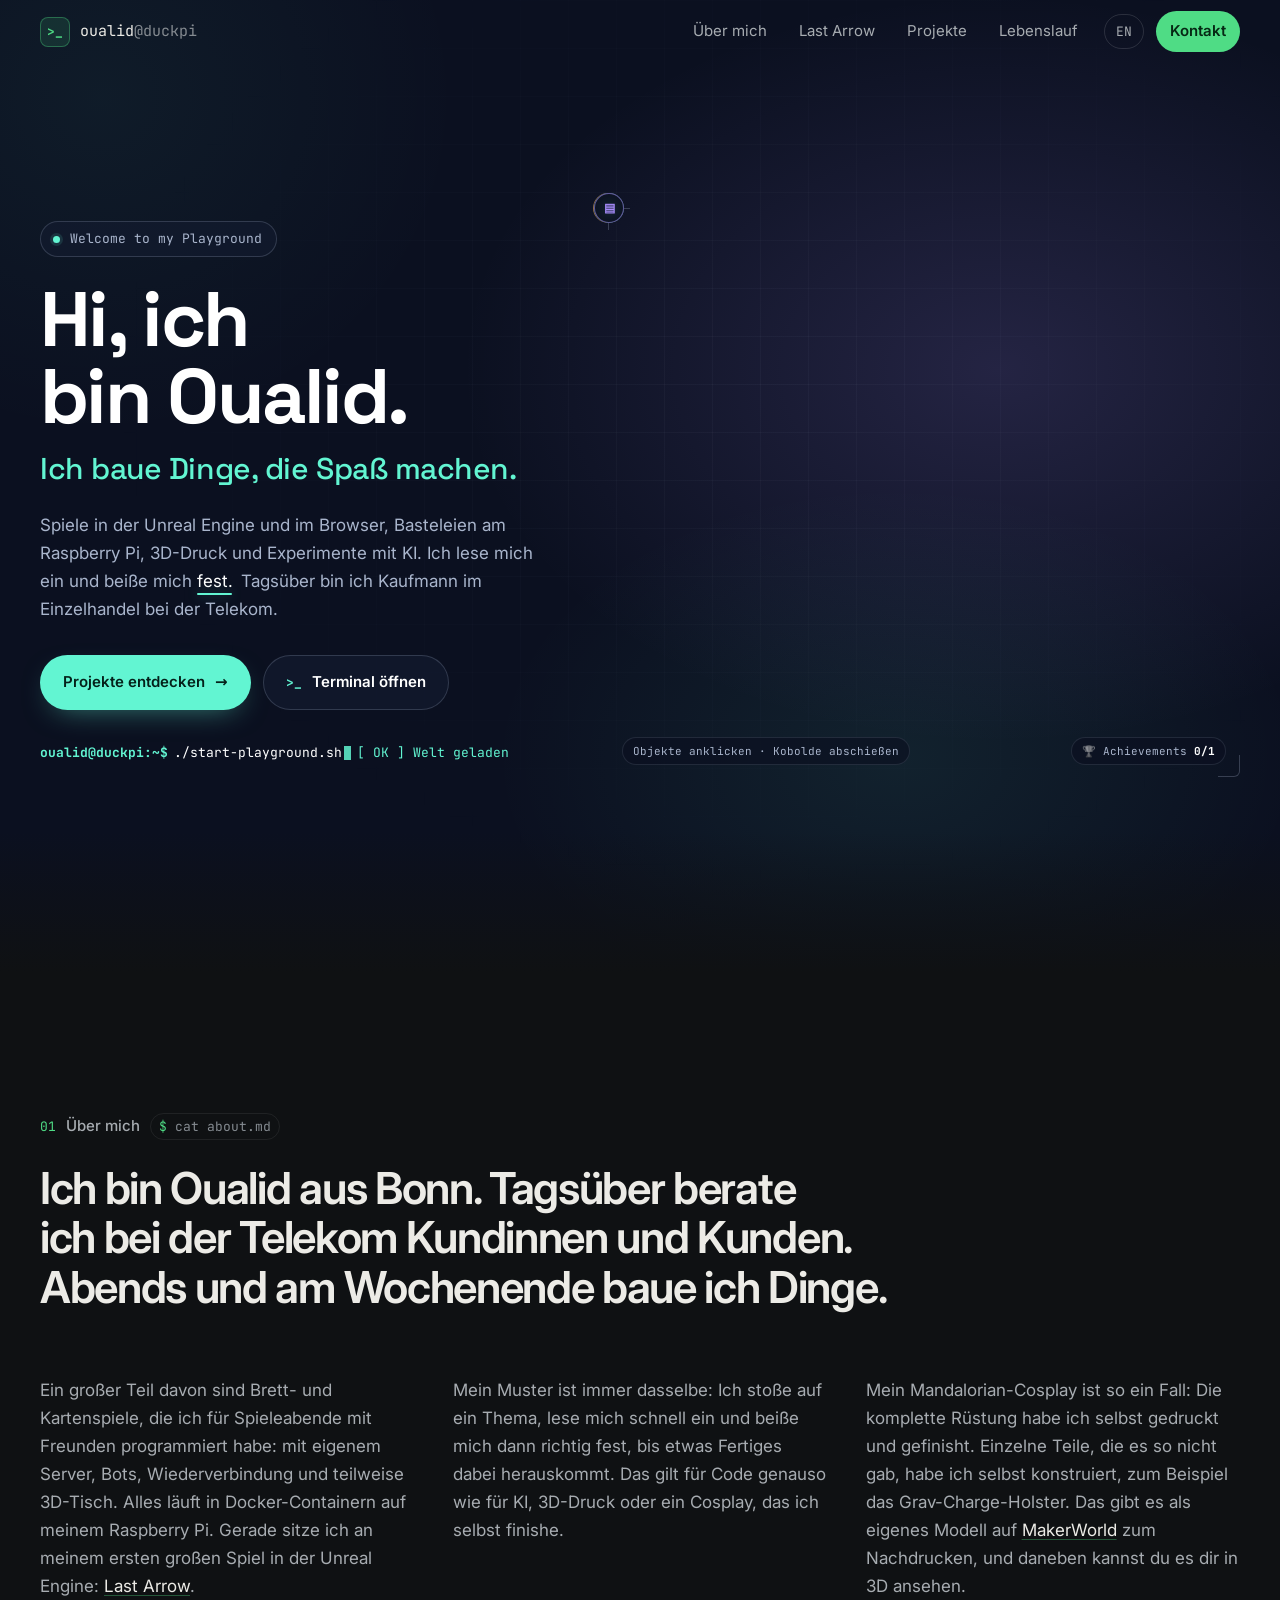
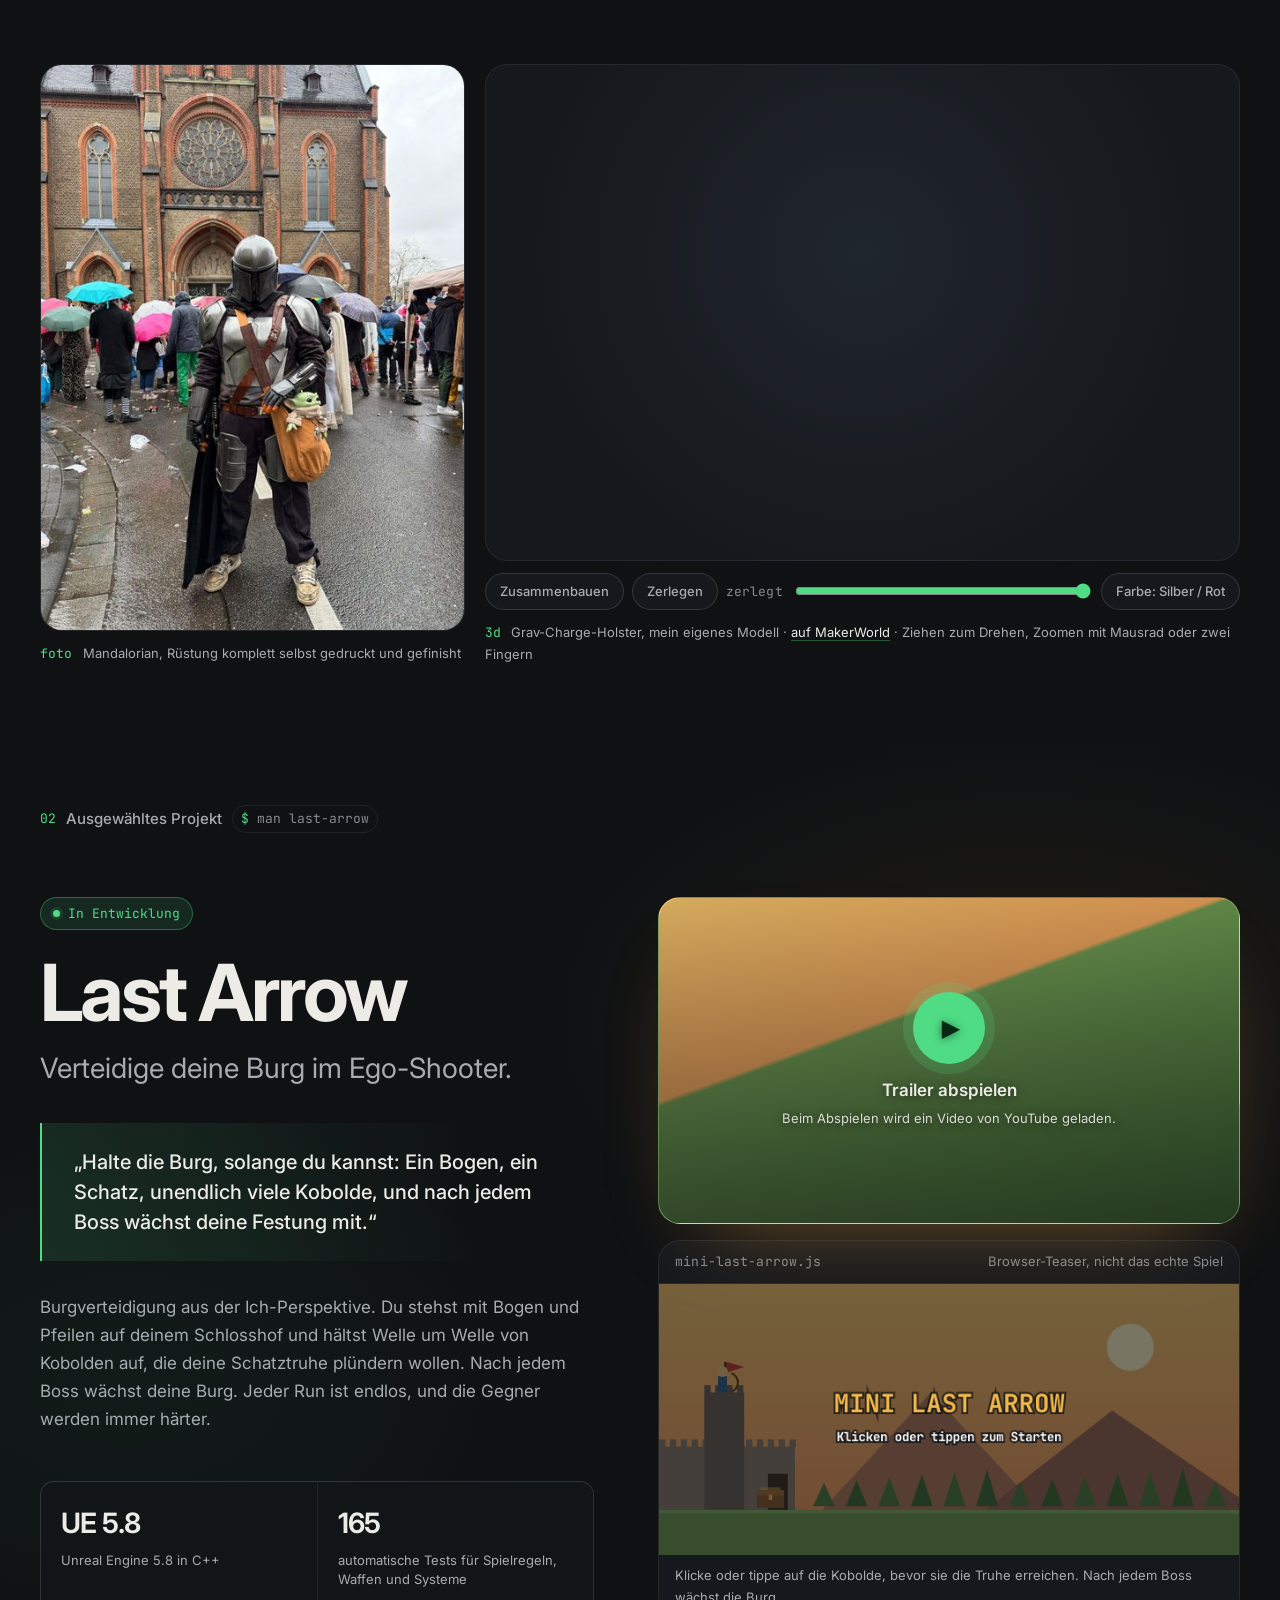
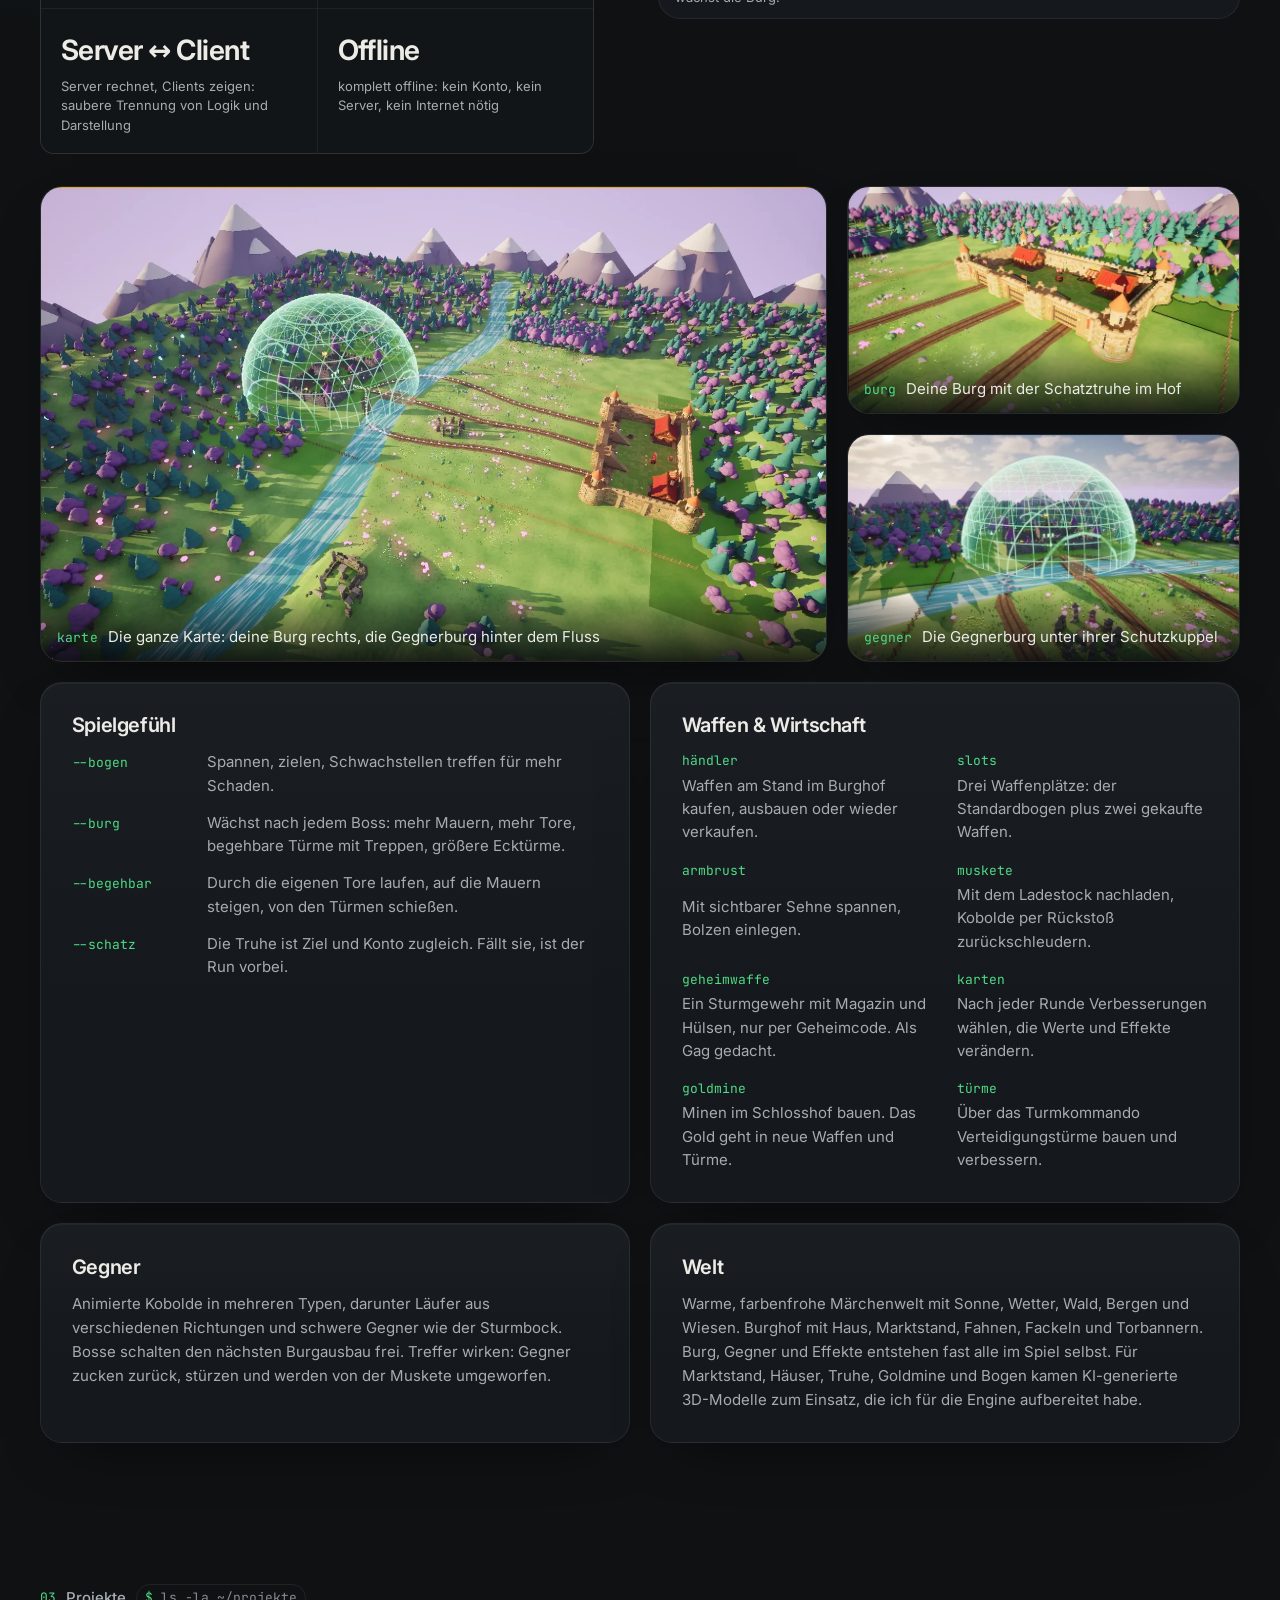
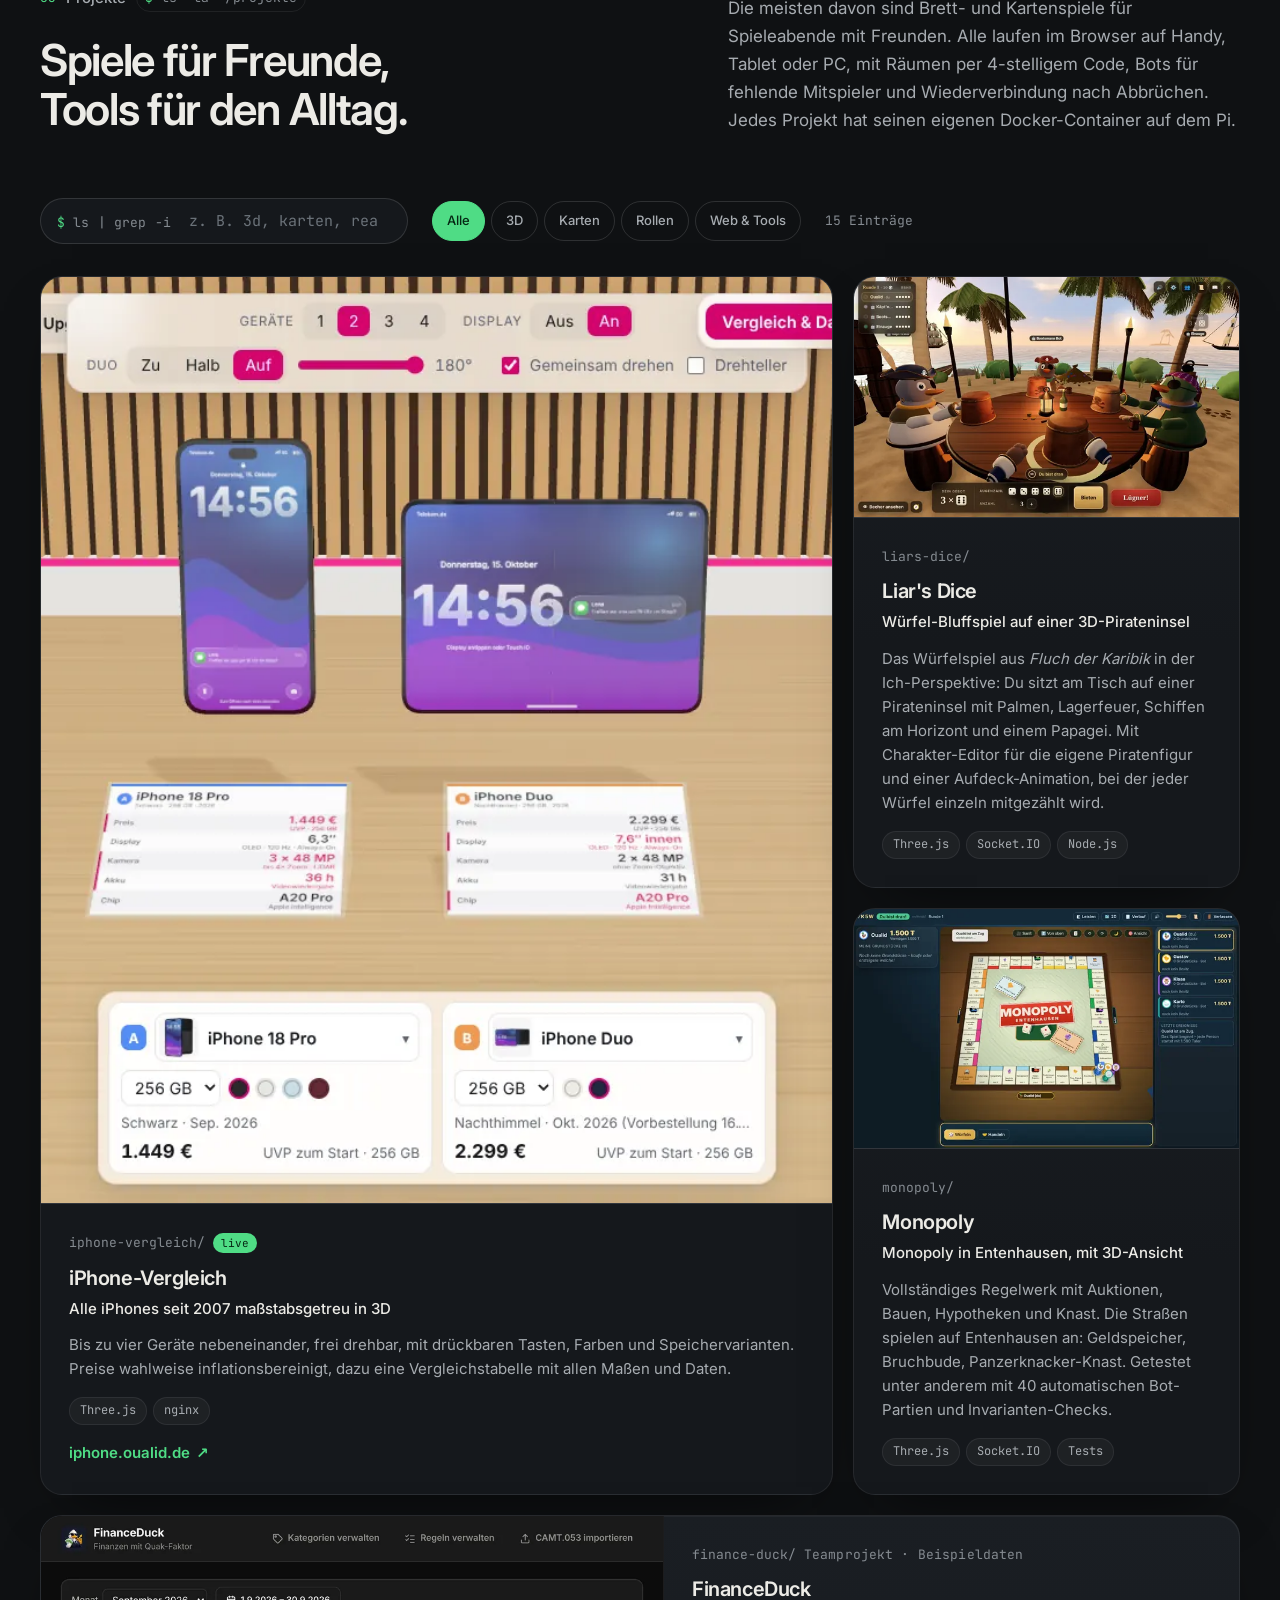
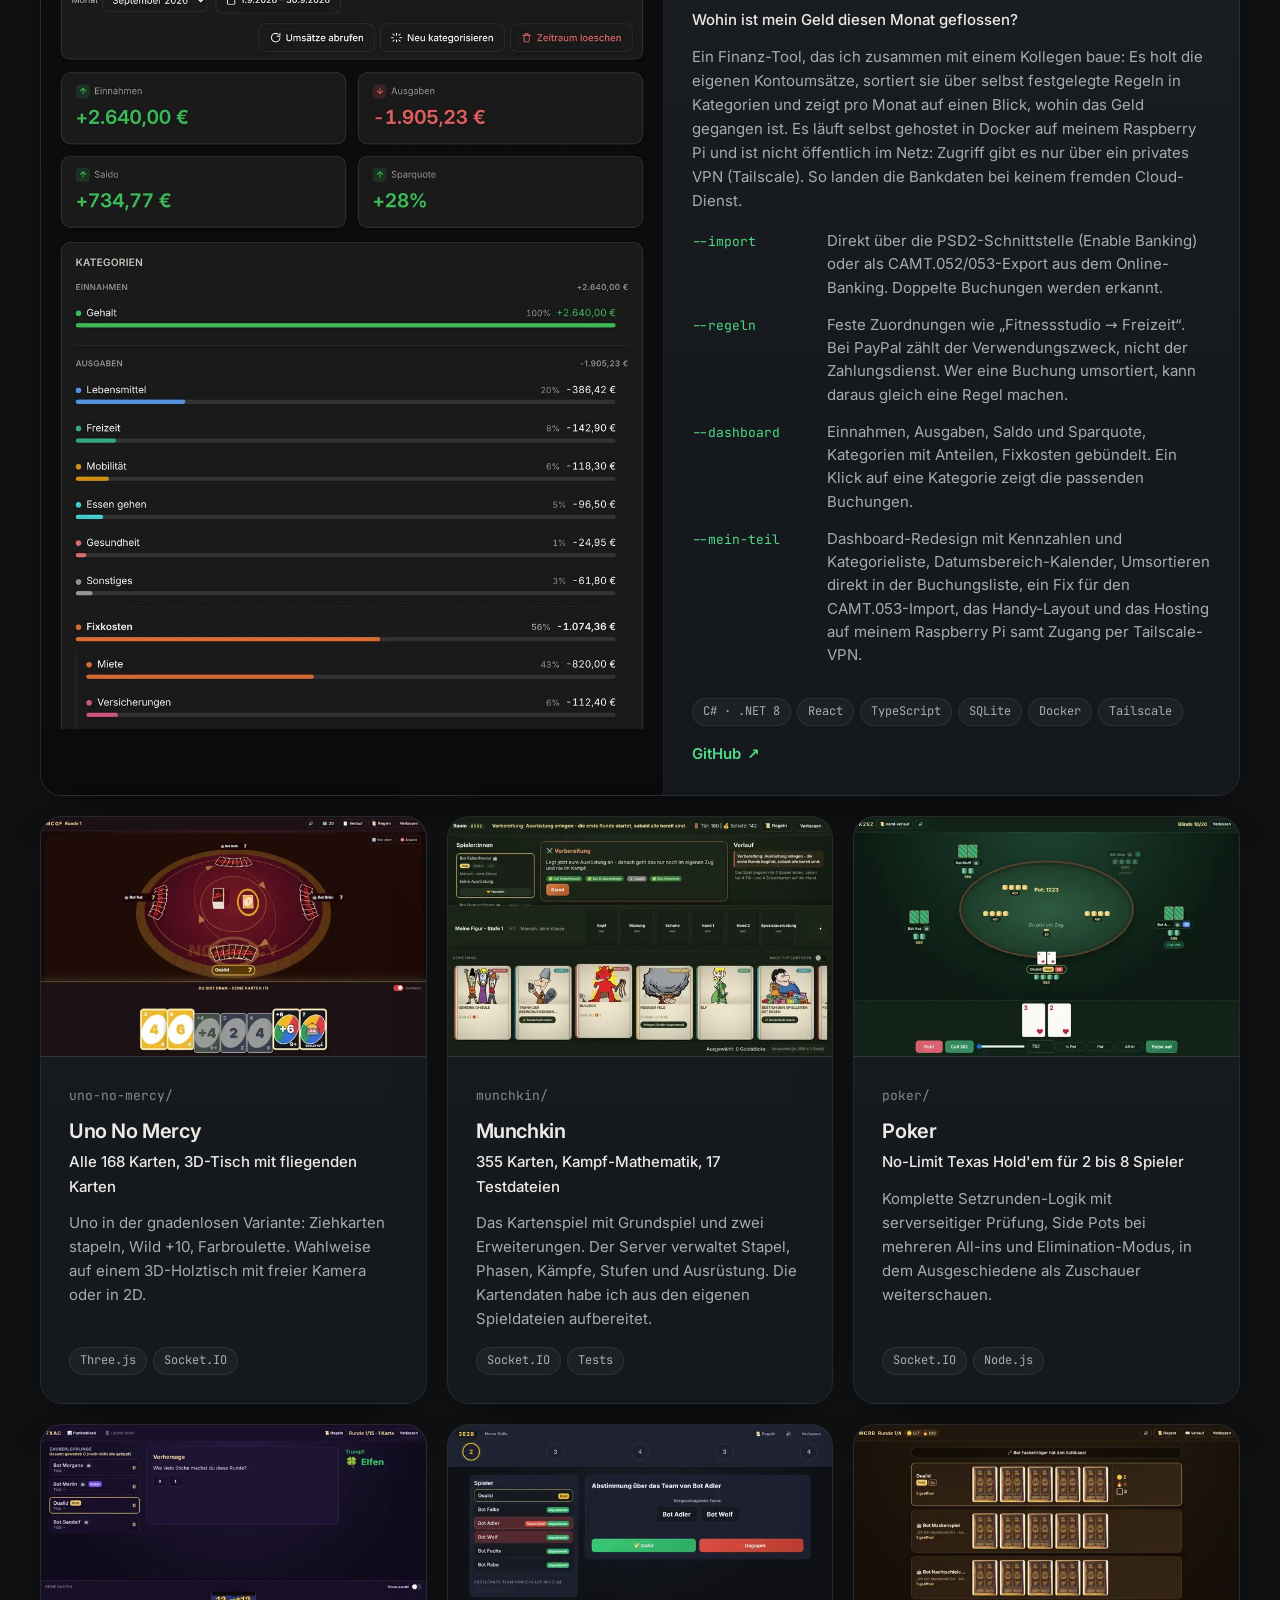
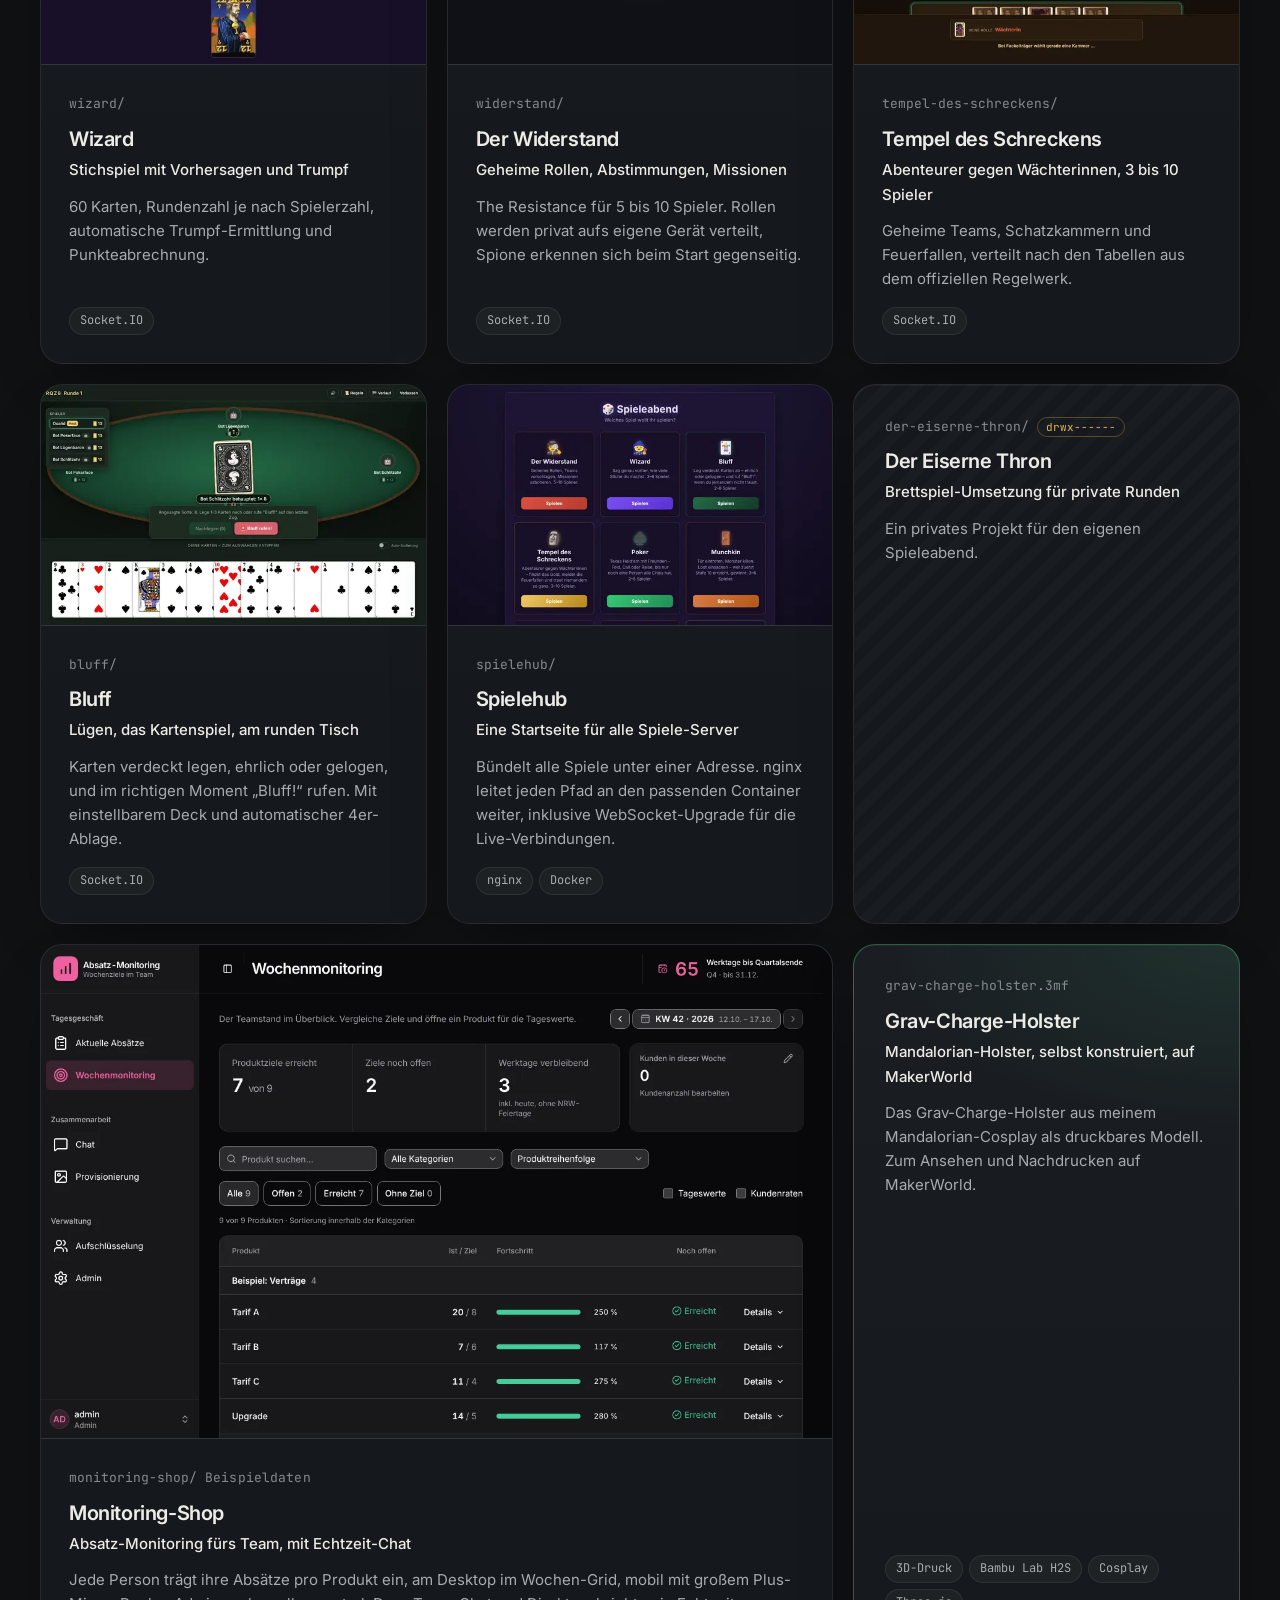
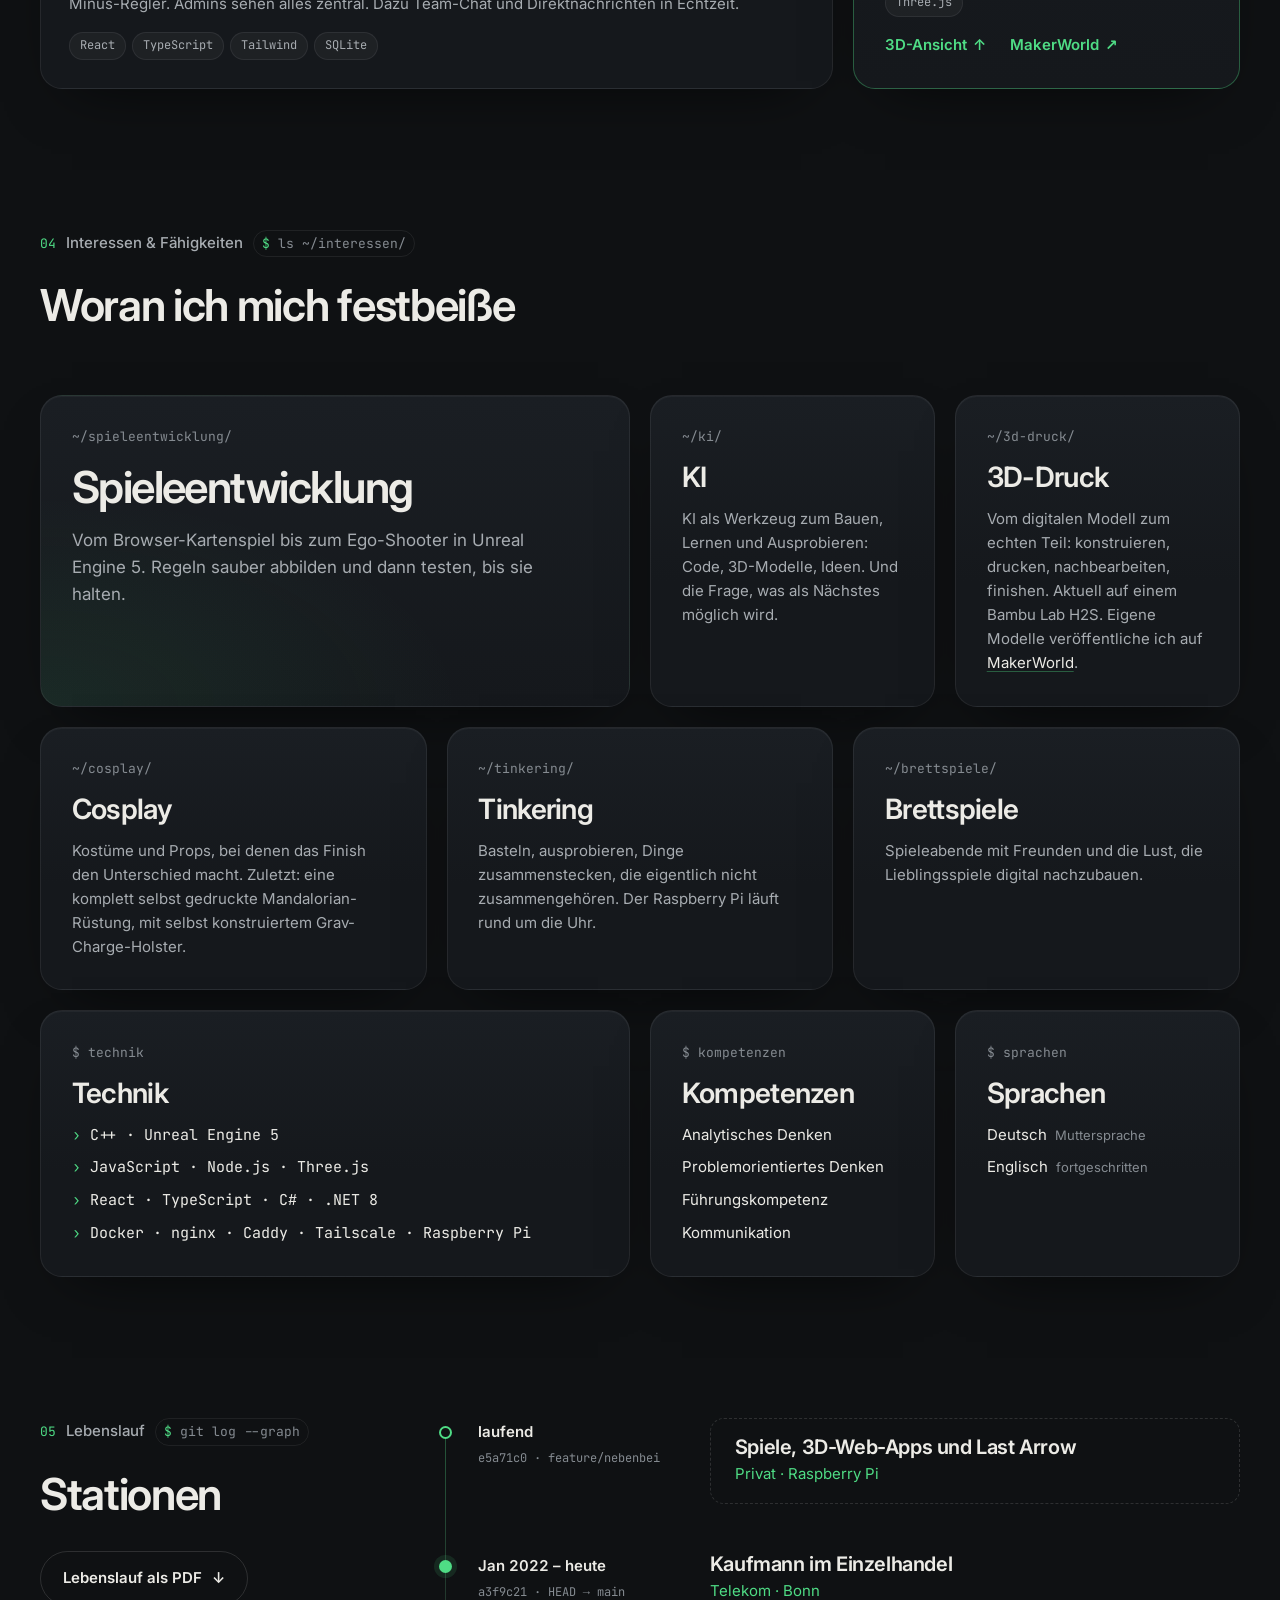
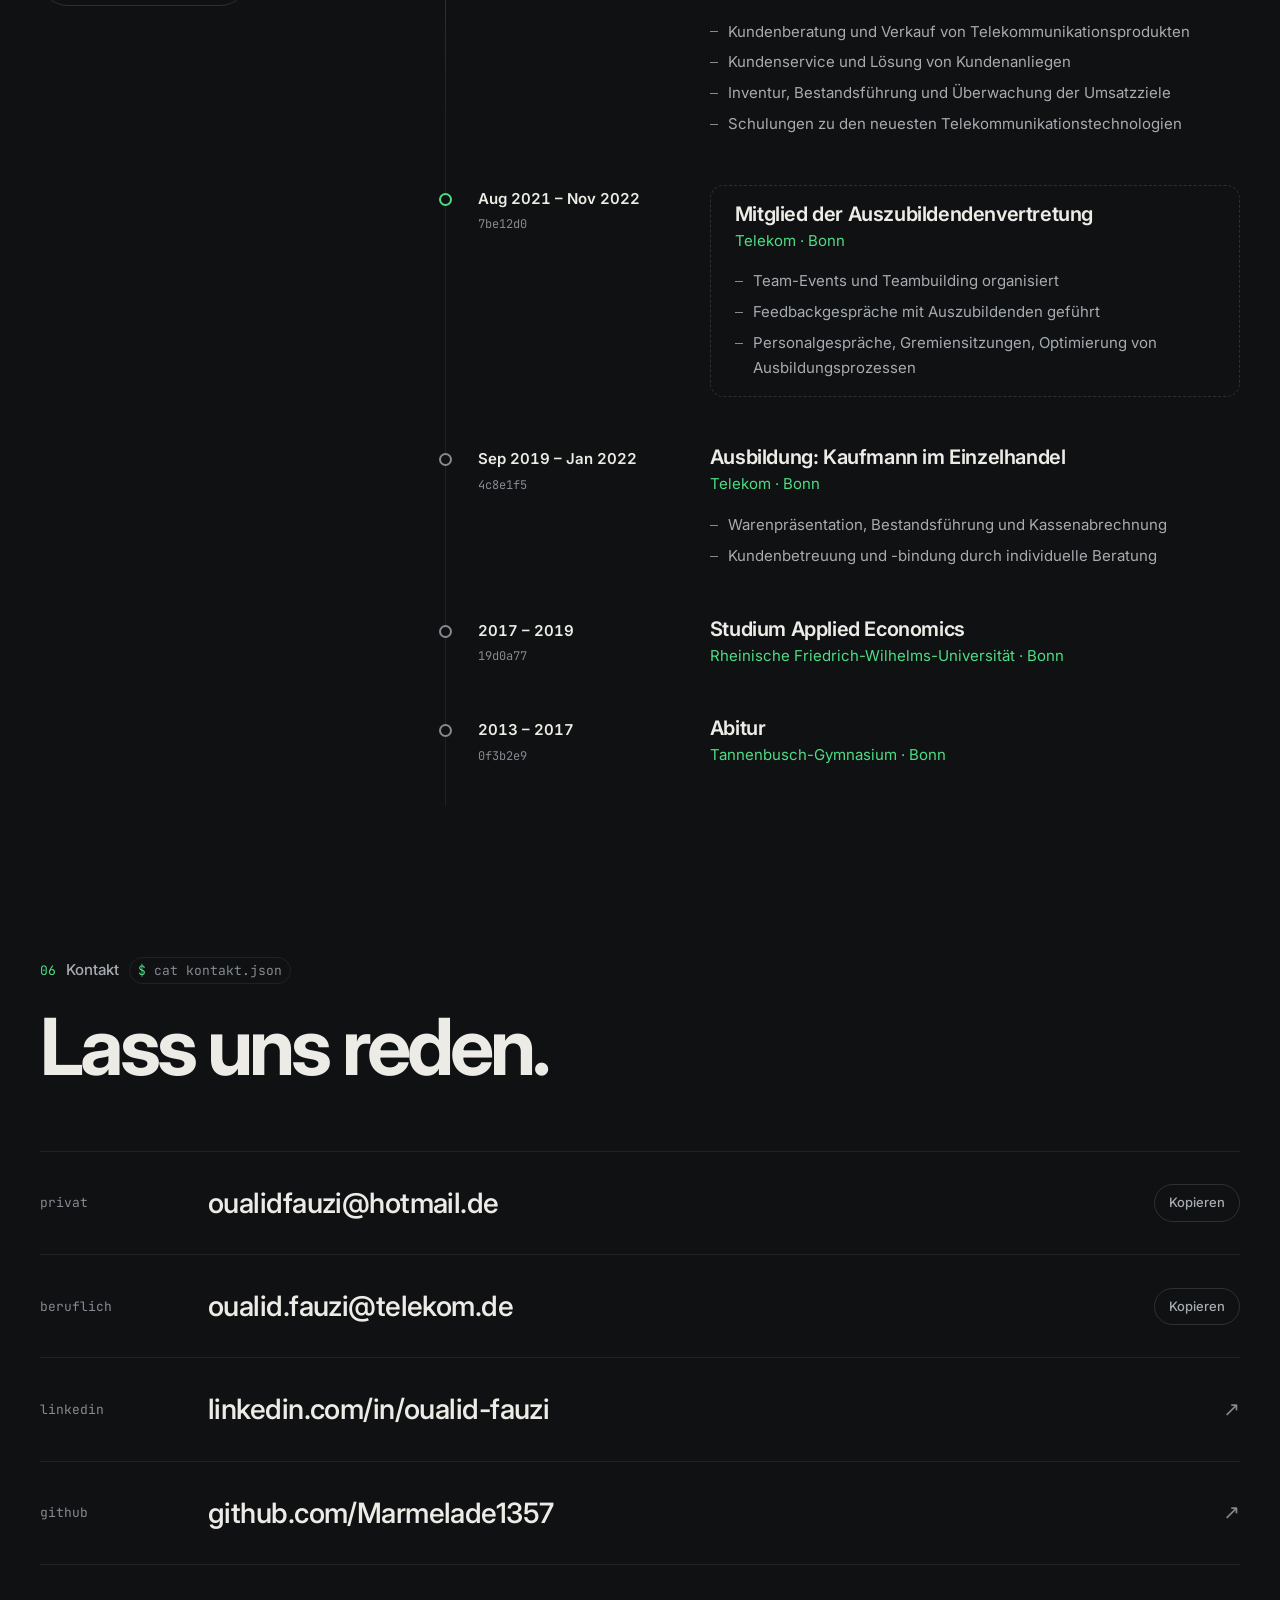
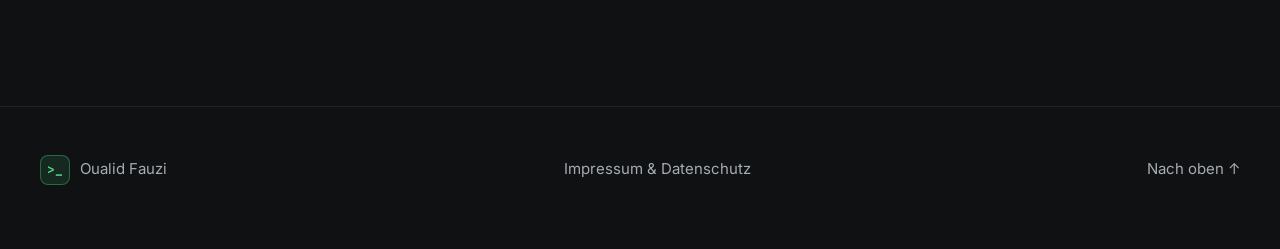
==== commit 6b38bf2d: "Playground: Kobolde greifen an, Türme schießen Pfeile, Ente im Burghof - Kobolde kommen in Wellen au" ====
--- a/public/index.html
+++ b/public/index.html
@@ -86,11 +86,11 @@
         <li class="pg-spot-item" data-spot="duck"><button type="button" class="pg-spot pg-spot-duck" data-spot="duck" aria-label="Versteckte Gummiente"><span class="pg-pin" aria-hidden="true">?</span><span class="pg-tip"><b>???</b><small>Da quakt doch was …</small></span></button></li>
       </ul>
       <div class="pg-hud" aria-hidden="true">
-        <span class="pg-hint">Klick die Objekte an</span>
+        <span class="pg-hint">Objekte anklicken · Kobolde abschießen</span>
         <span class="pg-ach"><span class="pg-ach-icon">🏆</span> Achievements <b class="pg-ach-count">0/1</b></span>
       </div>
       <div class="pg-toast" role="status" aria-live="polite"></div>
-      <figcaption id="pg-caption" class="visually-hidden">Interaktives 3D-Diorama mit Miniaturburg, Retro-PC, 3D-Drucker und einer versteckten Gummiente.</figcaption>
+      <figcaption id="pg-caption" class="visually-hidden">Interaktives 3D-Diorama im Stil von Last Arrow: Kobolde laufen von der gegnerischen Burg zur eigenen Burg, die Türme schießen Pfeile. Dazu ein Retro-PC, ein 3D-Drucker und eine Gummiente im Burghof.</figcaption>
     </figure>
   </div>
 </section>
--- a/public/css/style.css
+++ b/public/css/style.css
@@ -289,6 +289,7 @@
 .playground::after { right: 0; bottom: 0; border-left: 0; border-top: 0; border-bottom-right-radius: 6px; }
 .pg-stage { position: absolute; inset: 0; }
 .pg-stage canvas { display: block; width: 100%; height: 100%; touch-action: pan-y; }
+.pg-stage canvas.is-aiming { cursor: crosshair !important; }
 .pg-loading {
   position: absolute; inset: 0; display: grid; place-items: center; margin: 0;
   font-family: var(--font-mono); font-size: var(--fs-xs); color: var(--pg-text-2); pointer-events: none;
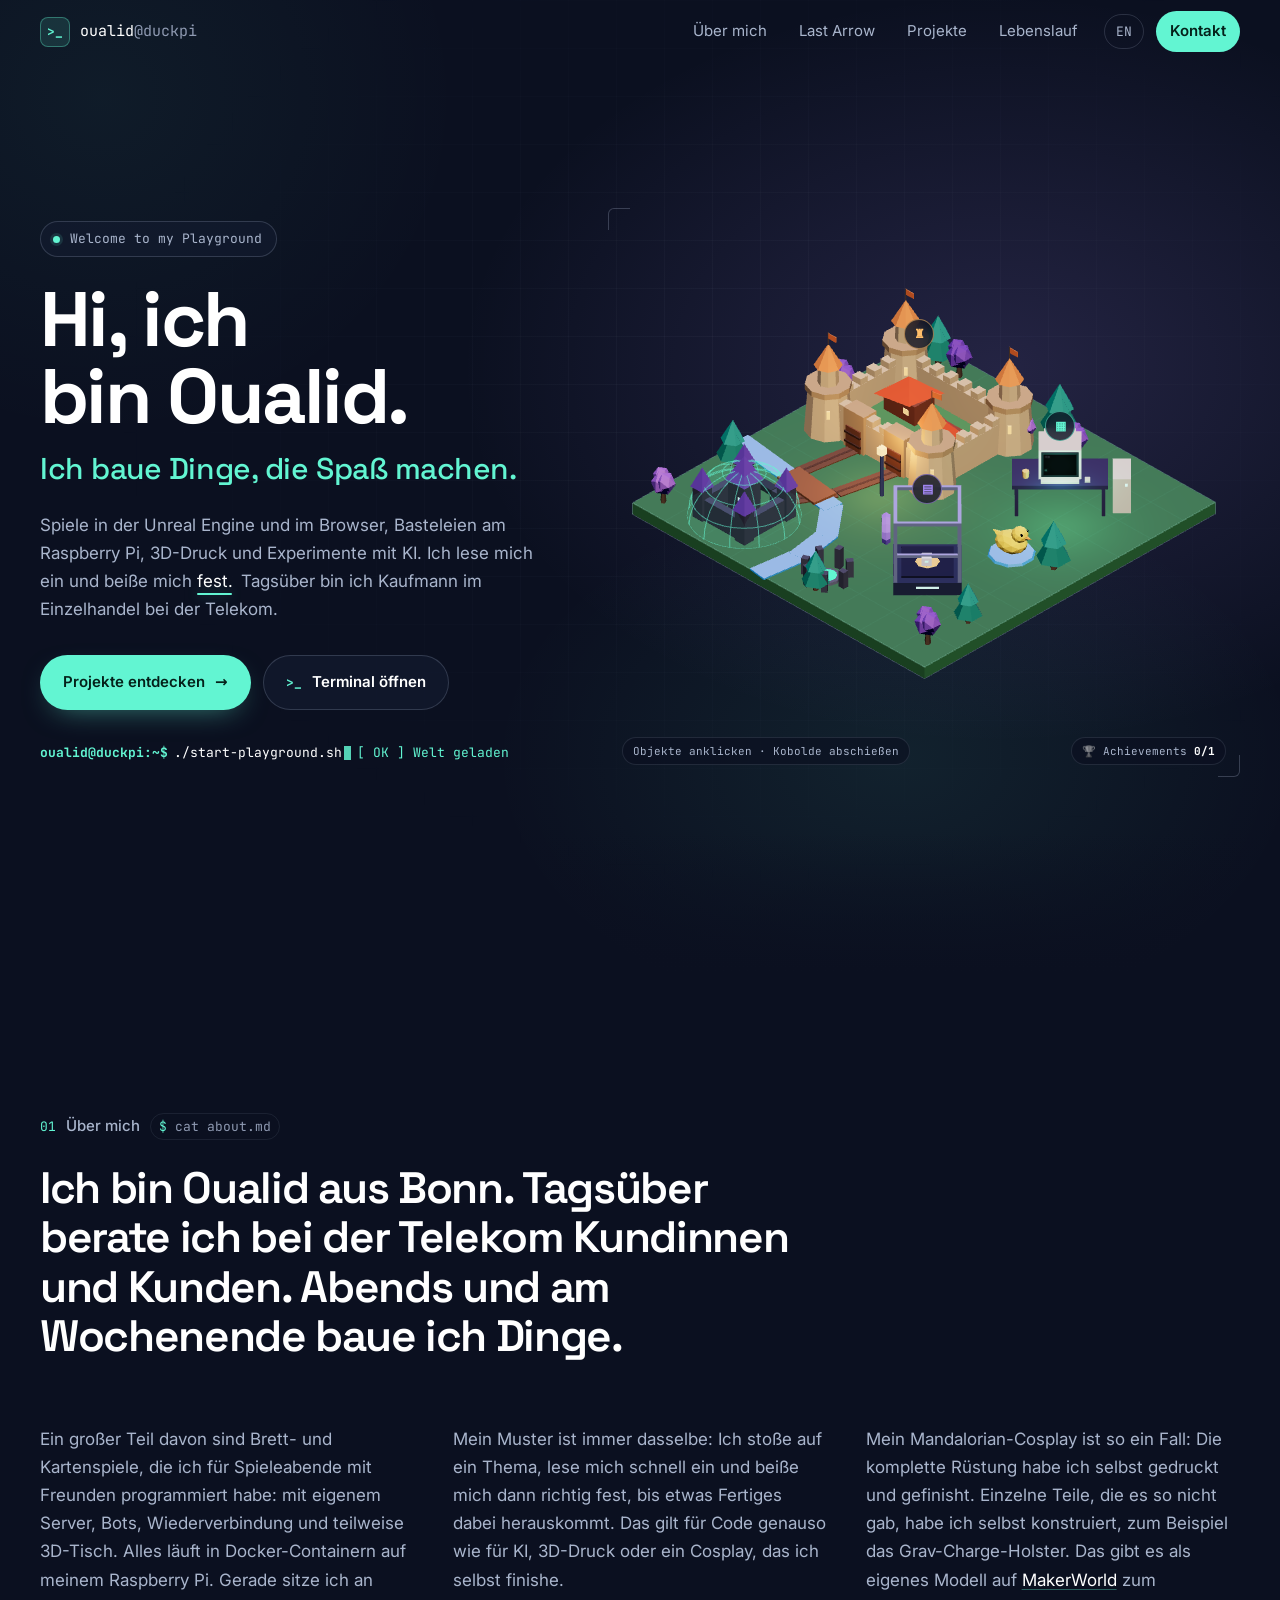
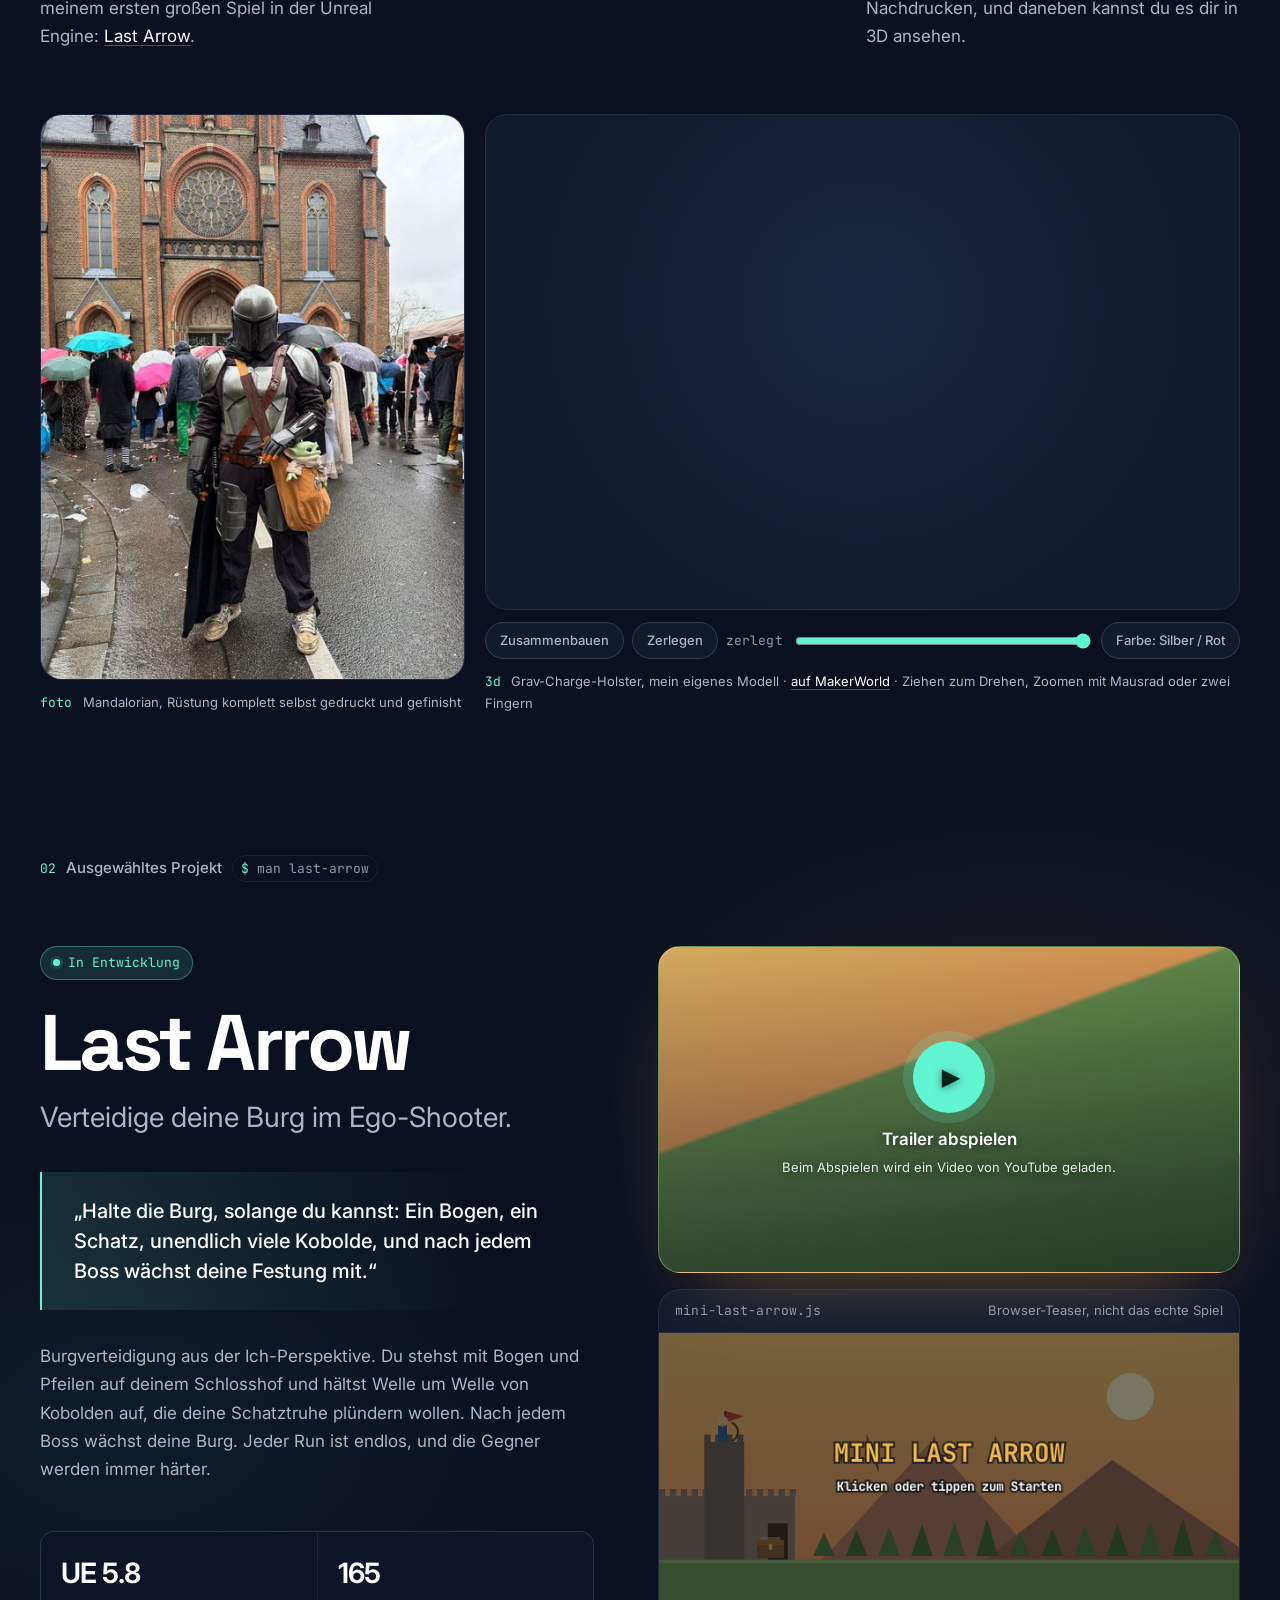
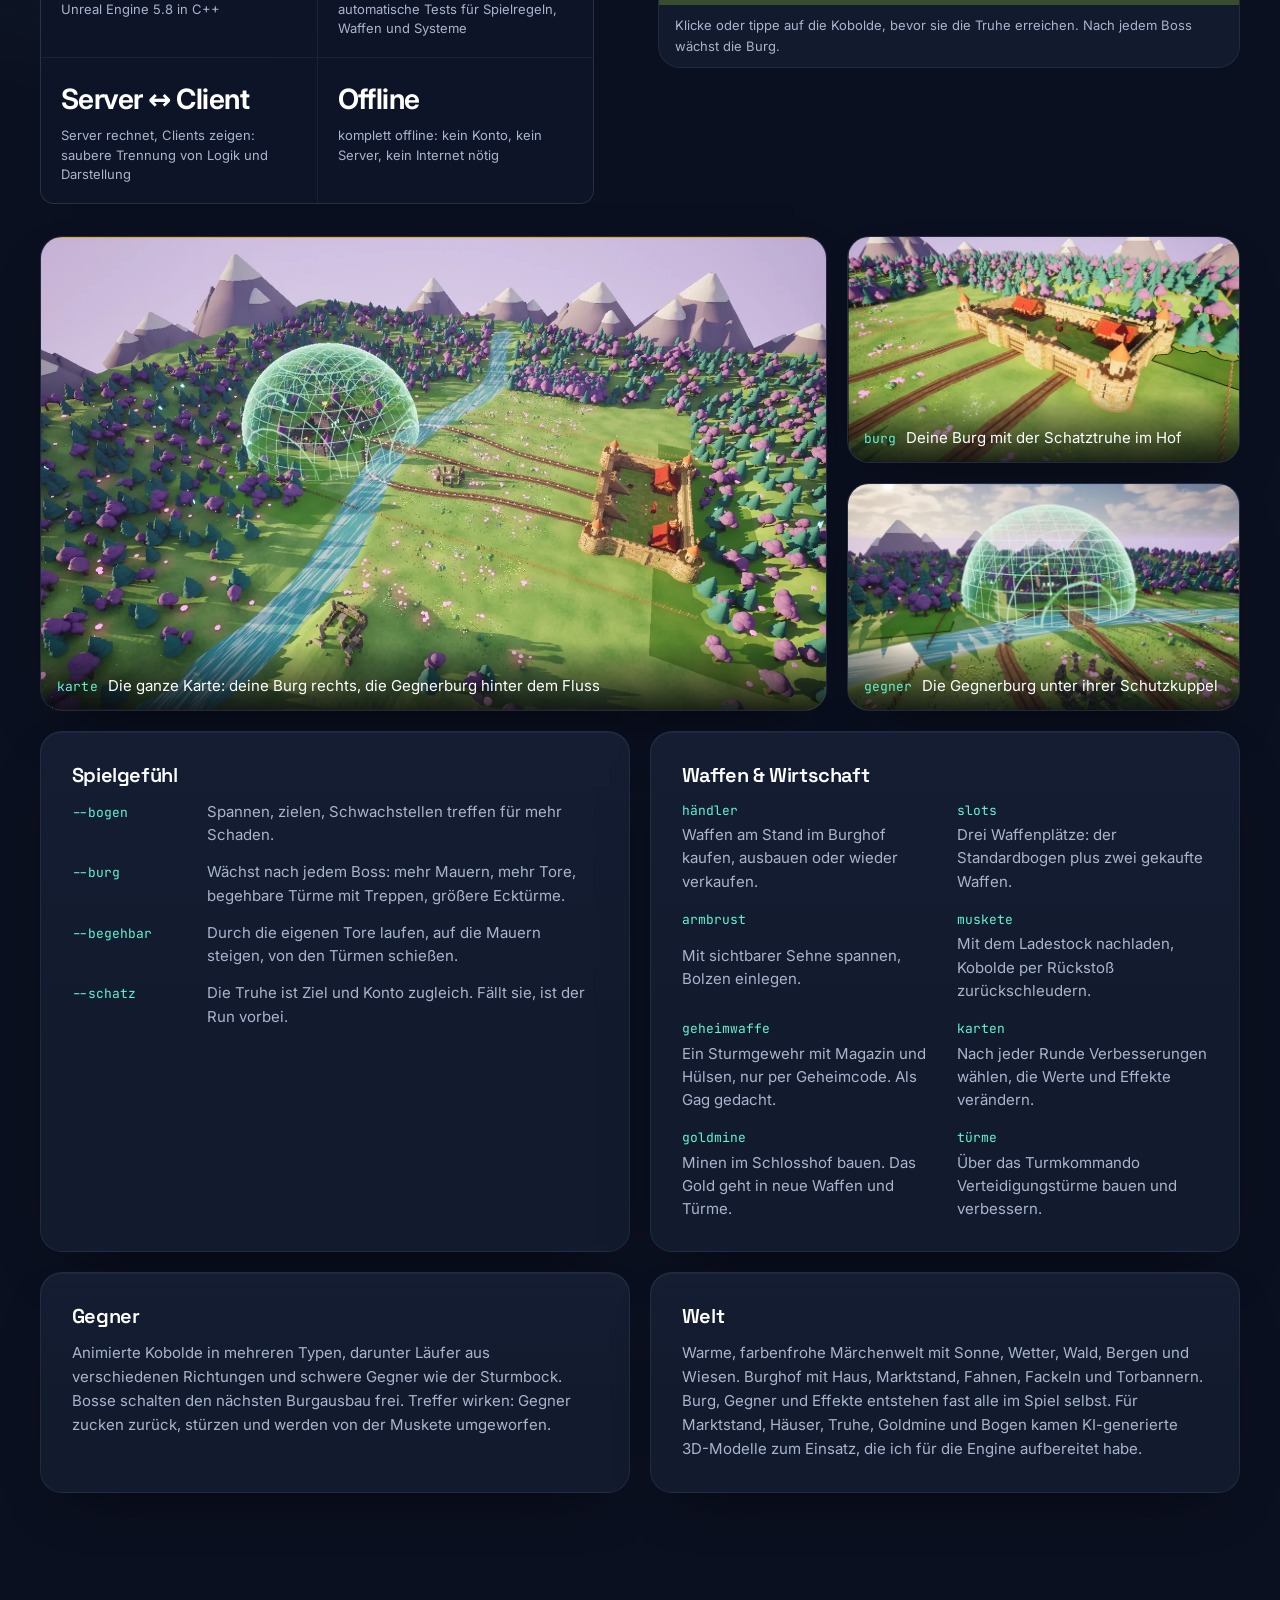
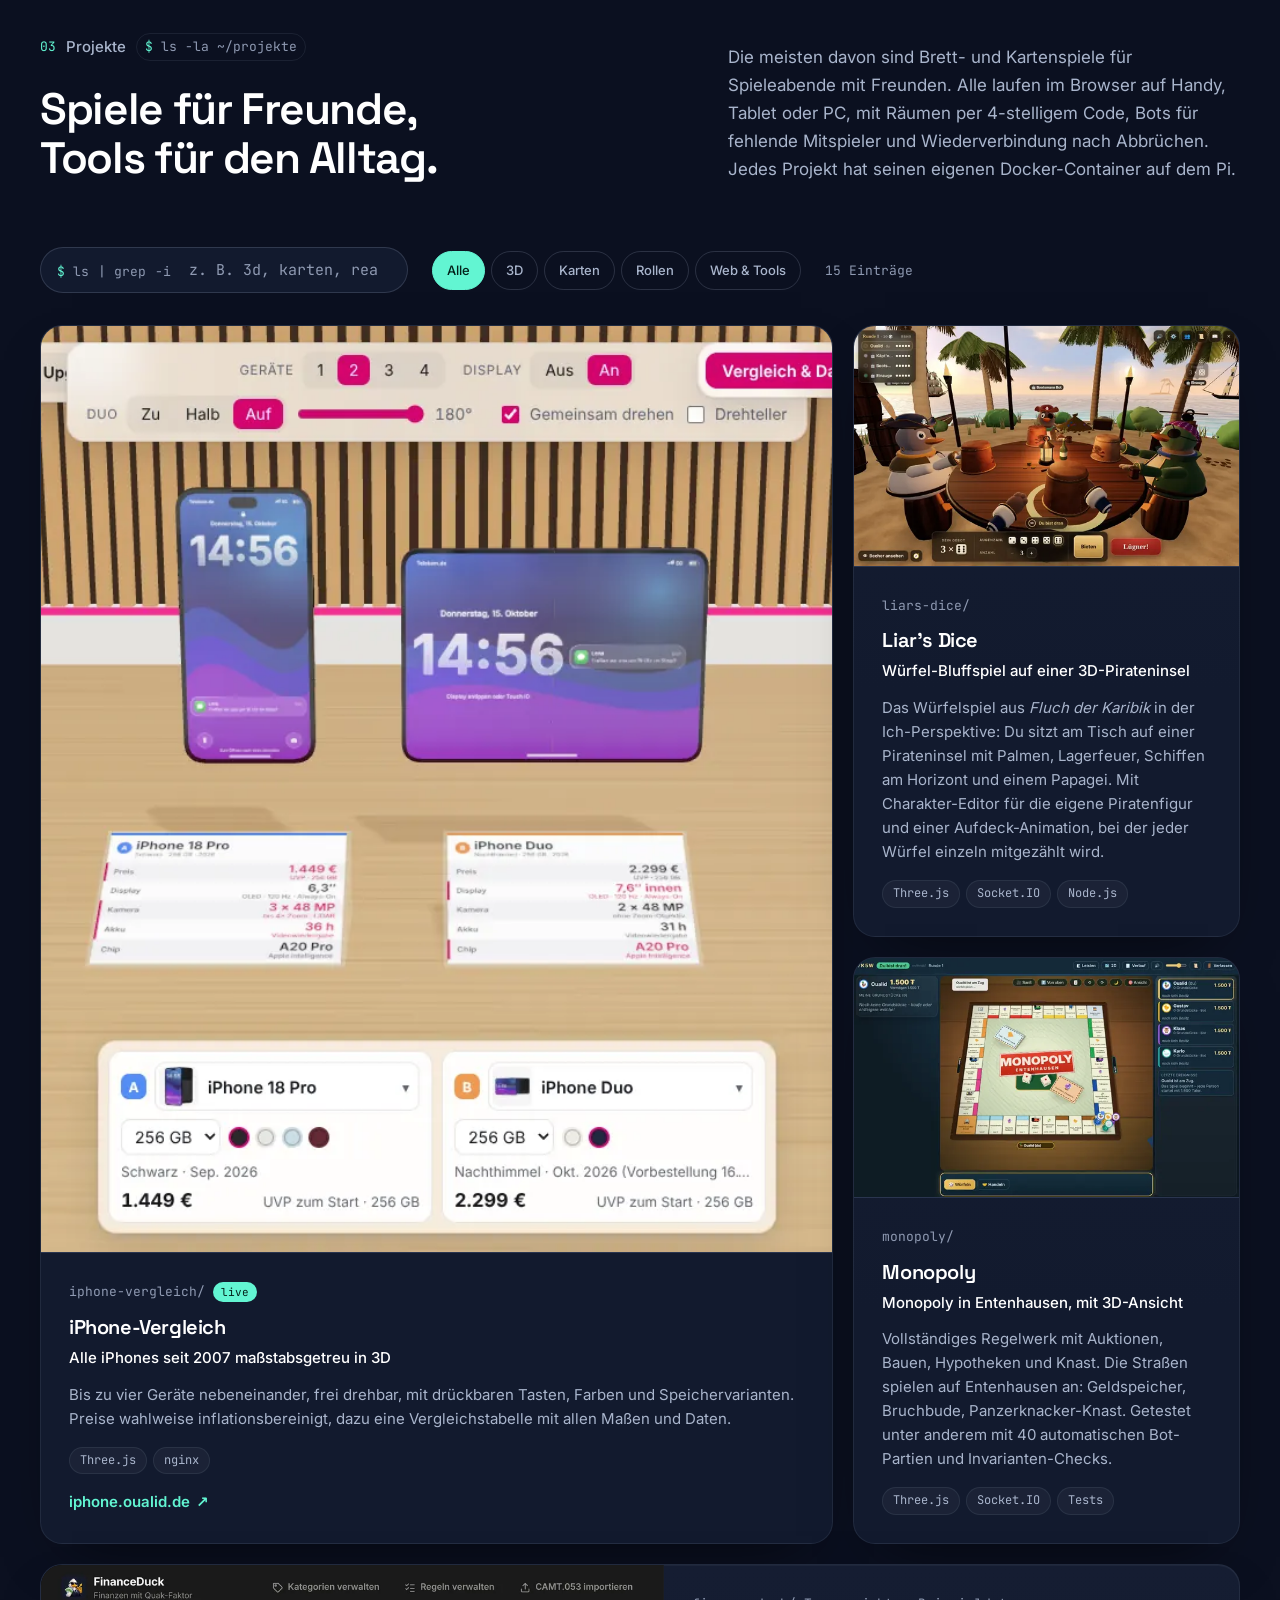
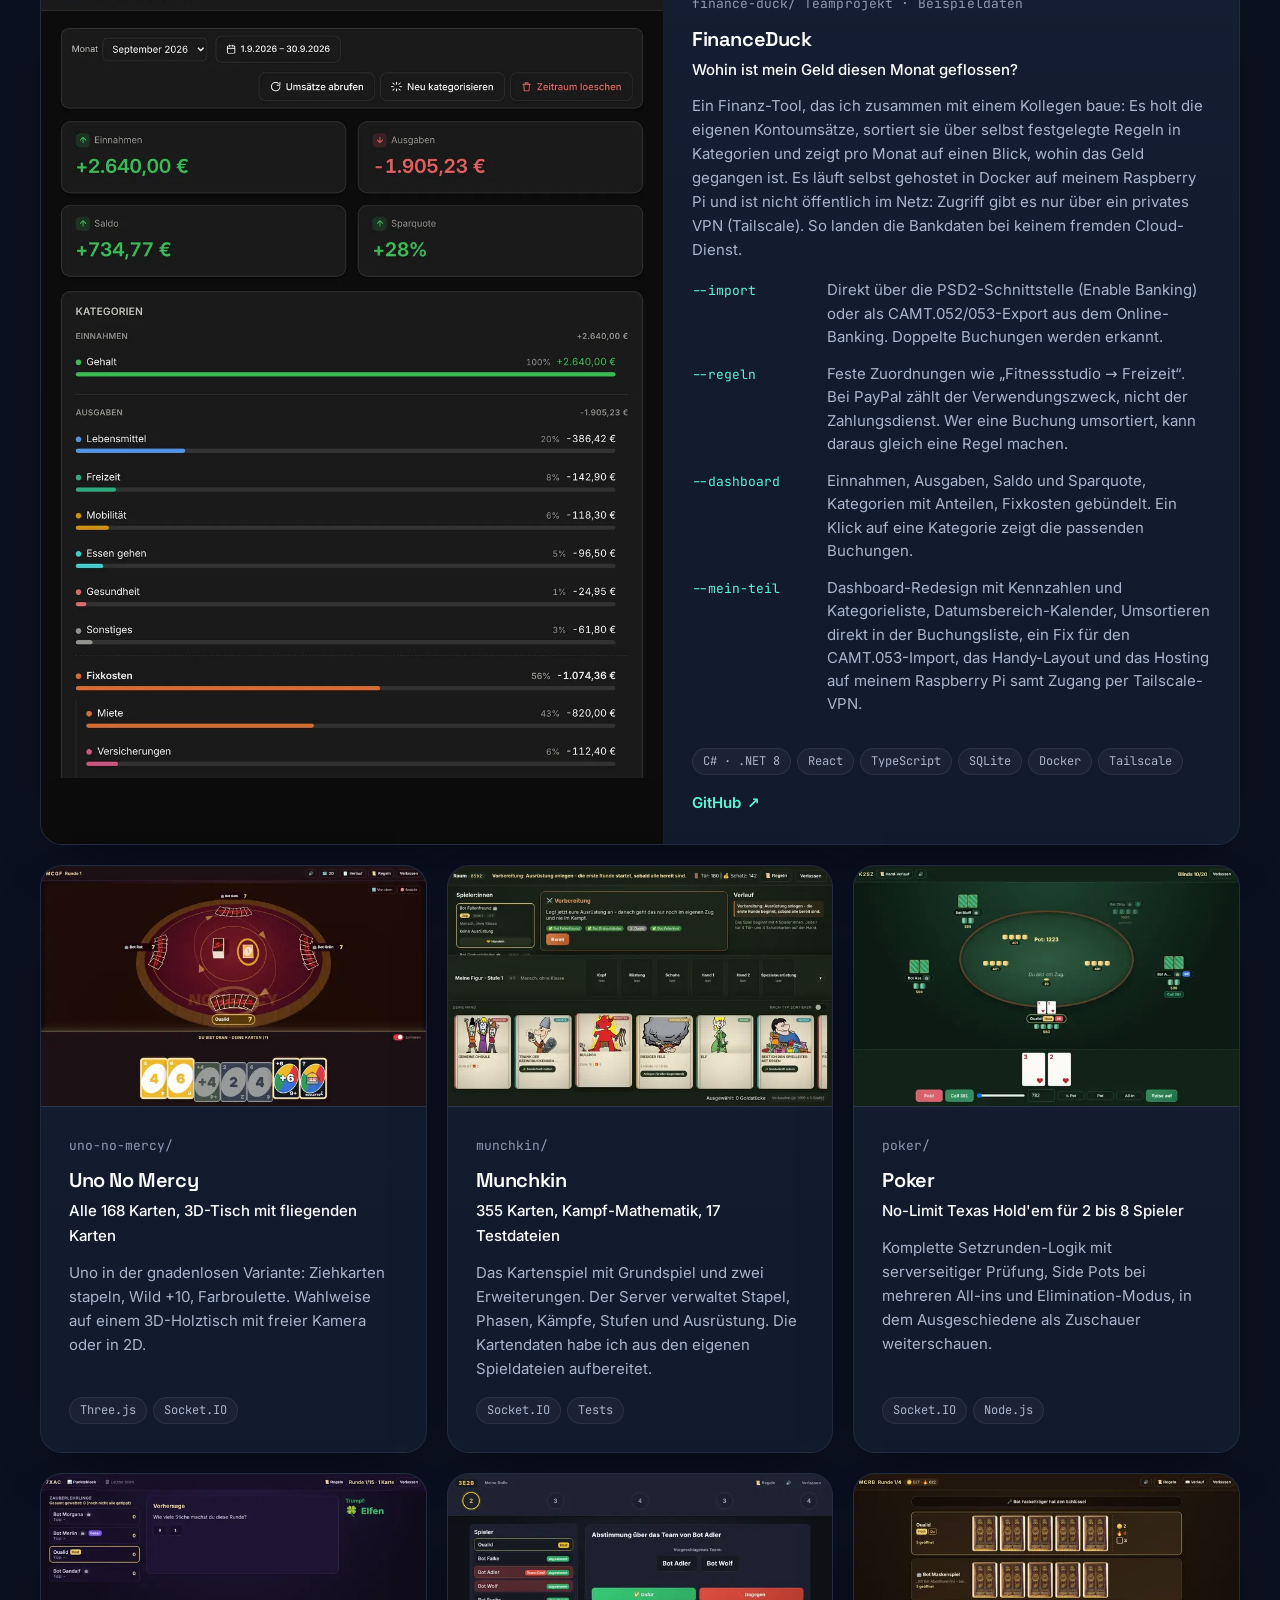
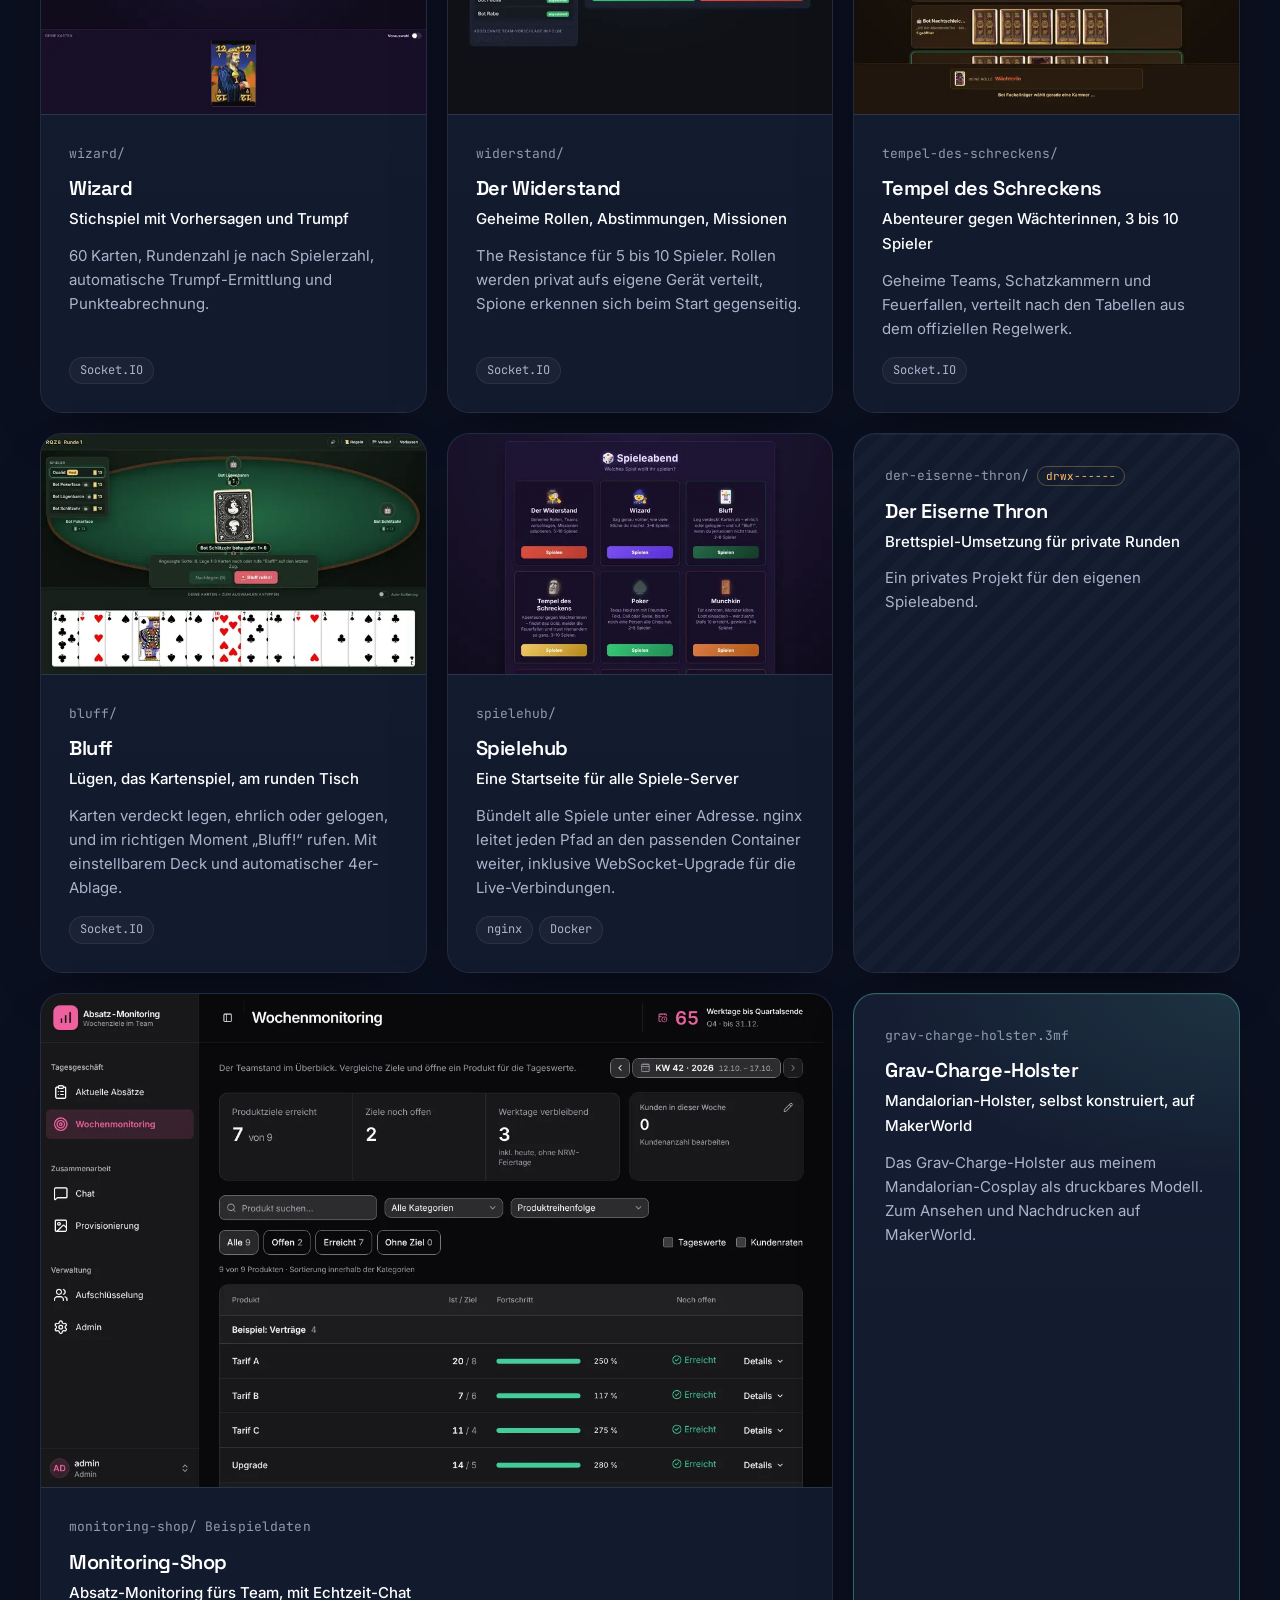
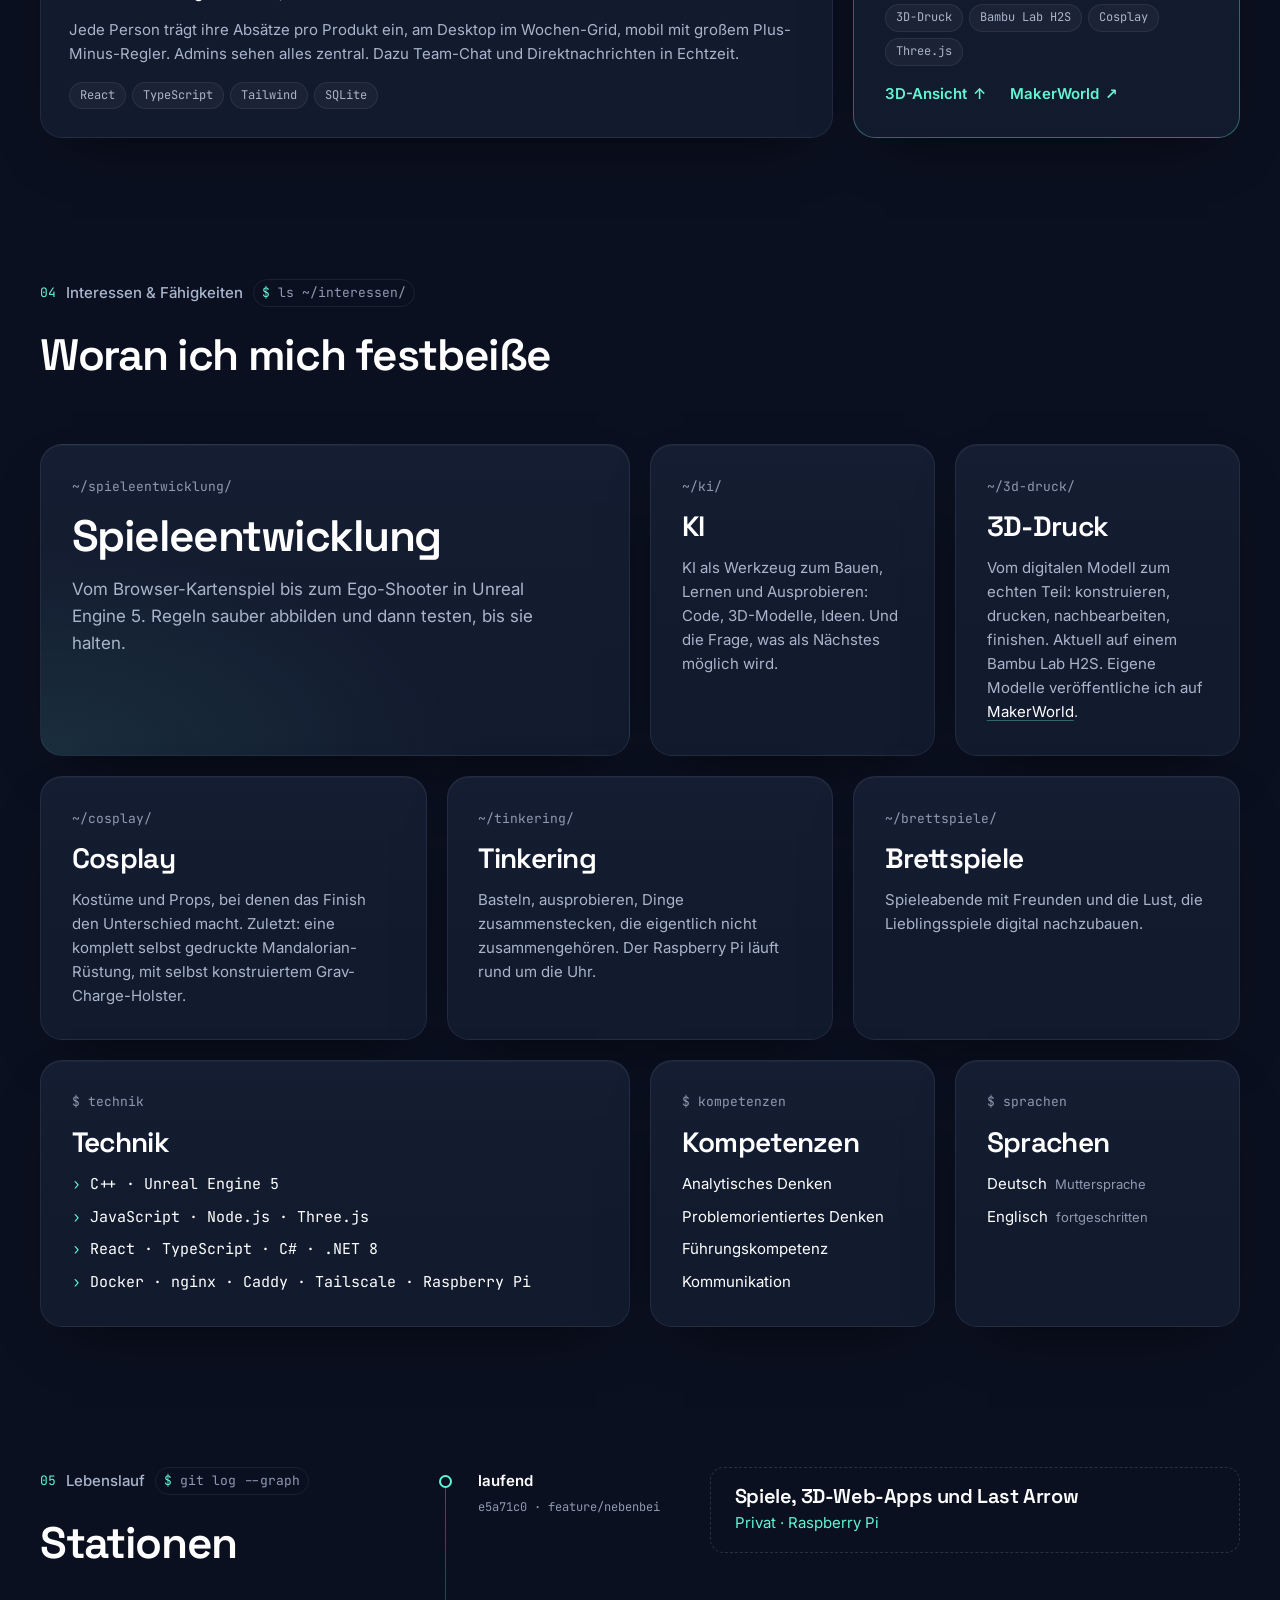
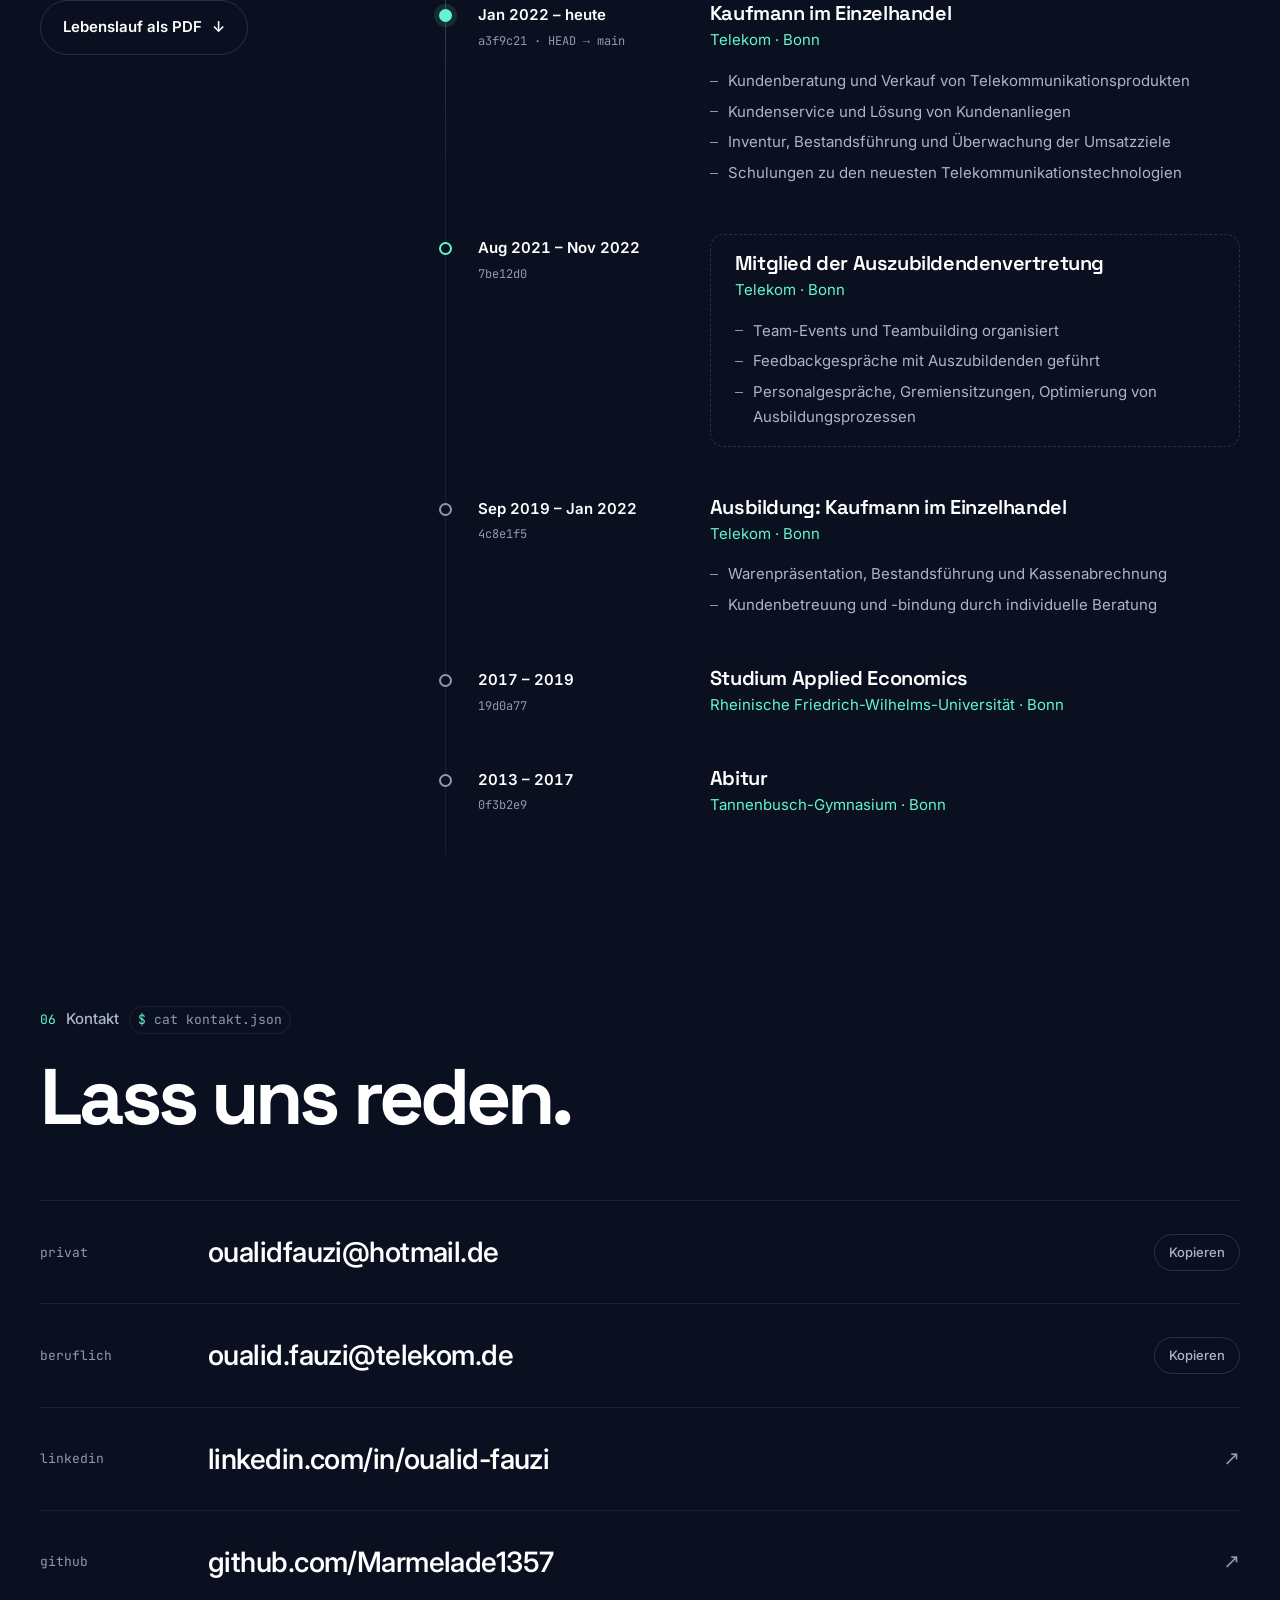
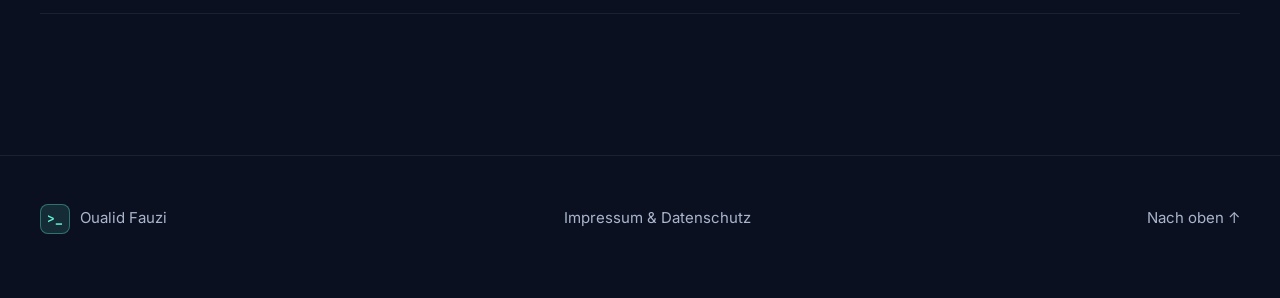
==== commit 847d0d2a: "Einheitliches Design: Navy, Mint, Violett, Gold und Space Grotesk auf der ganzen Seite - Design-Toke" ====
--- a/public/index.html
+++ b/public/index.html
@@ -15,7 +15,7 @@
 <meta property="og:image:alt" content="oualid.de – Ich lese mich ein. Dann beiße ich mich fest. Last Arrow, Spiele, KI, 3D-Druck, Cosplay.">
 <meta property="og:locale" content="de_DE">
 <meta name="twitter:card" content="summary_large_image">
-<meta name="theme-color" content="#0f1113">
+<meta name="theme-color" content="#0b1020">
 <link rel="canonical" href="https://oualid.de/">
 <link rel="alternate" hreflang="de" href="https://oualid.de/">
 <link rel="alternate" hreflang="en" href="https://oualid.de/en/">
@@ -90,7 +90,7 @@
         <span class="pg-ach"><span class="pg-ach-icon">🏆</span> Achievements <b class="pg-ach-count">0/1</b></span>
       </div>
       <div class="pg-toast" role="status" aria-live="polite"></div>
-      <figcaption id="pg-caption" class="visually-hidden">Interaktives 3D-Diorama im Stil von Last Arrow: Kobolde laufen von der gegnerischen Burg zur eigenen Burg, die Türme schießen Pfeile. Dazu ein Retro-PC, ein 3D-Drucker und eine Gummiente im Burghof.</figcaption>
+      <figcaption id="pg-caption" class="visually-hidden">Interaktives 3D-Diorama im Stil von Last Arrow: Kobolde laufen von der gegnerischen Burg zur eigenen Burg, die Türme schießen Pfeile. Dazu ein Retro-PC, ein 3D-Drucker und eine Gummiente auf einem kleinen Teich.</figcaption>
     </figure>
   </div>
 </section>
--- a/public/css/style.css
+++ b/public/css/style.css
@@ -20,22 +20,23 @@
 /* ---------- Design-Tokens ---------- */
 :root {
   /* Farben */
-  --bg: #0f1113;            /* tiefes Anthrazit */
-  --bg-2: #121518;
-  --surface-1: #15181c;     /* Karten */
-  --surface-2: #1a1e23;     /* Karten erhöht / Hover */
-  --surface-3: #22272d;     /* Inputs, Chips */
-  --line: rgba(255, 255, 255, 0.07);
-  --line-strong: rgba(255, 255, 255, 0.13);
-  --text: #ecebe6;          /* gebrochenes Weiß */
-  --text-2: #a7acb1;        /* Sekundärtext */
-  --text-3: #858b91;        /* Metadaten */
-  --accent: #4fdc85;        /* Grün */
-  --accent-hover: #6be89a;
-  --accent-ink: #062814;    /* Text auf Grün */
-  --accent-soft: rgba(79, 220, 133, 0.12);
-  --accent-line: rgba(79, 220, 133, 0.35);
-  --warn: #e8b84a;
+  --bg: #0b1020;            /* tiefes Navy (Playground-Palette) */
+  --bg-2: #0e1428;
+  --surface-1: #121a2e;     /* Karten */
+  --surface-2: #151d32;     /* Karten erhöht / Hover */
+  --surface-3: #1c2640;     /* Inputs, Chips */
+  --line: rgba(169, 181, 204, 0.10);
+  --line-strong: rgba(169, 181, 204, 0.20);
+  --text: #ffffff;
+  --text-2: #a9b5cc;        /* Sekundärtext */
+  --text-3: #8f9ab2;        /* Metadaten */
+  --accent: #62f5d2;        /* Mint */
+  --accent-hover: #8cf8df;
+  --accent-ink: #04211a;    /* Text auf Mint */
+  --accent-soft: rgba(98, 245, 210, 0.12);
+  --accent-line: rgba(98, 245, 210, 0.35);
+  --warn: #ffbf69;           /* Gold */
+  --violet: #a78bfa;
 
   /* Typografie */
   --font-sans: "Inter", ui-sans-serif, system-ui, -apple-system, "Segoe UI", Roboto, sans-serif;
@@ -83,7 +84,7 @@
 a:hover { color: var(--accent); text-decoration-color: var(--accent); }
 :focus-visible { outline: 2px solid var(--accent); outline-offset: 3px; border-radius: 4px; }
 ::selection { background: var(--accent); color: var(--accent-ink); }
-h1, h2, h3 { margin: 0; font-weight: 650; letter-spacing: -0.02em; }
+h1, h2, h3 { margin: 0; font-family: var(--font-display); font-weight: 650; letter-spacing: -0.02em; }
 p { margin: 0; }
 ul, ol { margin: 0; padding: 0; }
 pre { margin: 0; font: inherit; }
@@ -103,10 +104,10 @@
 /* ---------- Header / Navigation ---------- */
 .site-header {
   position: sticky; top: 0; z-index: 50; height: var(--header-h);
-  background: rgba(15, 17, 19, 0.72); backdrop-filter: saturate(140%) blur(14px); -webkit-backdrop-filter: saturate(140%) blur(14px);
+  background: rgba(11, 16, 32, 0.72); backdrop-filter: saturate(140%) blur(14px); -webkit-backdrop-filter: saturate(140%) blur(14px);
   border-bottom: 1px solid transparent; transition: border-color var(--dur), background var(--dur);
 }
-.site-header.is-scrolled { border-bottom-color: var(--line); background: rgba(15, 17, 19, 0.86); }
+.site-header.is-scrolled { border-bottom-color: var(--line); background: rgba(11, 16, 32, 0.86); }
 .header-inner { height: 100%; display: flex; align-items: center; justify-content: space-between; gap: var(--space-5); }
 .brand { display: inline-flex; align-items: center; gap: 10px; text-decoration: none; font-family: var(--font-mono); font-size: var(--fs-sm); color: var(--text); }
 .brand:hover { color: var(--text); }
@@ -140,8 +141,8 @@
   font-size: var(--fs-sm); font-weight: 600; text-decoration: none; border: 1px solid transparent;
   transition: transform var(--dur-fast) var(--ease-out), background var(--dur-fast), border-color var(--dur-fast), color var(--dur-fast), box-shadow var(--dur);
 }
-.btn-primary { background: var(--accent); color: var(--accent-ink); box-shadow: 0 10px 30px -12px rgba(79, 220, 133, 0.55); }
-.btn-primary:hover { color: var(--accent-ink); background: var(--accent-hover); transform: translateY(-1px); box-shadow: 0 14px 34px -12px rgba(79, 220, 133, 0.7); }
+.btn-primary { background: var(--accent); color: var(--accent-ink); box-shadow: 0 10px 30px -12px rgba(98, 245, 210, 0.55); }
+.btn-primary:hover { color: var(--accent-ink); background: var(--accent-hover); transform: translateY(-1px); box-shadow: 0 14px 34px -12px rgba(98, 245, 210, 0.7); }
 .btn-ghost { color: var(--text); border-color: var(--line-strong); }
 .btn-ghost:hover { color: var(--text); border-color: var(--text-3); background: rgba(255,255,255,0.03); }
 .btn:active { transform: translateY(0) scale(0.98); }
@@ -154,7 +155,7 @@
 
 .badge {
   display: inline-flex; align-items: center; gap: 8px; padding: 5px 12px; border-radius: var(--r-pill);
-  font-family: var(--font-mono); font-size: var(--fs-xs); color: var(--text-2); border: 1px solid var(--line-strong); background: rgba(15,17,19,0.6);
+  font-family: var(--font-mono); font-size: var(--fs-xs); color: var(--text-2); border: 1px solid var(--line-strong); background: rgba(11, 16, 32,0.6);
 }
 .badge-live { color: var(--accent); border-color: var(--accent-line); background: var(--accent-soft); }
 .status-dot { width: 7px; height: 7px; border-radius: 50%; background: var(--accent); box-shadow: 0 0 0 3px var(--accent-soft); flex: none; }
@@ -186,7 +187,7 @@
 /* dezenter Lichtreflex, folgt dem Mauszeiger (js/main.js setzt --mx/--my) */
 .card::before {
   content: ""; position: absolute; inset: 0; border-radius: inherit; z-index: -1; pointer-events: none; opacity: 0; transition: opacity var(--dur);
-  background: radial-gradient(420px circle at var(--mx, 50%) var(--my, 0%), rgba(79, 220, 133, 0.07), transparent 60%);
+  background: radial-gradient(420px circle at var(--mx, 50%) var(--my, 0%), rgba(98, 245, 210, 0.07), transparent 60%);
 }
 .card:hover { border-color: var(--line-strong); }
 .card:hover::before { opacity: 1; }
@@ -446,12 +447,12 @@
 /* Terminal */
 .terminal {
   border: 1px solid var(--line-strong); border-radius: var(--r-lg); overflow: hidden;
-  background: linear-gradient(180deg, #161a1e, #111417);
+  background: linear-gradient(180deg, #151d32, #10172b);
   box-shadow: 0 40px 100px -40px rgba(0,0,0,0.9), 0 0 0 1px rgba(255,255,255,0.02) inset;
   font-family: var(--font-mono); font-size: 13px; line-height: 1.65;
 }
 .terminal-bar { display: flex; align-items: center; gap: 7px; padding: 12px 16px; border-bottom: 1px solid var(--line); background: rgba(255,255,255,0.02); }
-.terminal-bar .dot { width: 11px; height: 11px; border-radius: 50%; background: #2d3238; }
+.terminal-bar .dot { width: 11px; height: 11px; border-radius: 50%; background: #2a3550; }
 .terminal-title { margin-left: 8px; color: var(--text-3); font-size: 12px; }
 .terminal-body { padding: 18px 20px 20px; }
 .boot { list-style: none; color: var(--text-3); margin-bottom: 14px; font-size: 12px; }
@@ -471,7 +472,7 @@
 .duck { color: var(--warn); font-weight: 700; line-height: 1.25; font-size: 13px; }
 .nf-info { min-width: 0; }
 .neofetch dl { margin: 0; min-width: 0; }
-.neofetch dt { display: inline; color: #8ab4ff; font-weight: 700; }
+.neofetch dt { display: inline; color: var(--violet); font-weight: 700; }
 .neofetch dt::after { content: ": "; }
 .neofetch dd { display: inline; margin: 0; color: var(--text); }
 .nf-head { font-weight: 700; color: var(--text); margin-bottom: 4px; }
@@ -486,7 +487,7 @@
 .console-in input { flex: 1; min-width: 0; background: transparent; border: 0; color: var(--text); font: inherit; caret-color: var(--accent); padding: 6px 0; }
 .console-in input:focus { outline: none; }
 .console-in:focus-within { box-shadow: 0 1px 0 var(--accent-line); }
-.console-in input::placeholder { color: #6b7279; }
+.console-in input::placeholder { color: #8f9ab2; }
 .console-chips { display: flex; gap: 6px; flex-wrap: wrap; margin-top: 12px; }
 .console-chips button {
   font: 12px var(--font-mono); color: var(--text-2); background: rgba(255,255,255,0.03); border: 1px solid var(--line-strong);
@@ -498,7 +499,7 @@
 .la { position: relative; isolation: isolate; }
 .la::before {
   content: ""; position: absolute; left: 0; right: 0; top: calc(var(--section-y) * 0.6); height: 900px; z-index: -1; pointer-events: none;
-  background: radial-gradient(700px 420px at 80% 30%, rgba(242, 170, 75, 0.07), transparent 70%), radial-gradient(600px 400px at 10% 70%, rgba(79, 220, 133, 0.05), transparent 70%);
+  background: radial-gradient(700px 420px at 80% 30%, rgba(242, 170, 75, 0.07), transparent 70%), radial-gradient(600px 400px at 10% 70%, rgba(98, 245, 210, 0.05), transparent 70%);
 }
 .la-hero { display: grid; grid-template-columns: minmax(0, 1fr) minmax(0, 1.05fr); gap: clamp(32px, 5vw, 72px); align-items: start; margin-bottom: clamp(20px, 3vw, 32px); }
 .la-title { font-size: var(--fs-2xl); line-height: 1; letter-spacing: -0.045em; font-weight: 700; margin: var(--space-5) 0 var(--space-3); }
@@ -522,18 +523,18 @@
 .video-empty { position: absolute; inset: 0; display: grid; place-items: center; }
 .video-play {
   position: absolute; inset: 0; width: 100%; border: 0; cursor: pointer; color: var(--text);
-  background: linear-gradient(180deg, rgba(15,17,19,0.15), rgba(15,17,19,0.55)); display: grid; place-items: center; text-align: center; padding: 16px;
+  background: linear-gradient(180deg, rgba(11, 16, 32,0.15), rgba(11, 16, 32,0.55)); display: grid; place-items: center; text-align: center; padding: 16px;
   transition: background var(--dur);
 }
-.video-play:hover { background: linear-gradient(180deg, rgba(15,17,19,0.05), rgba(15,17,19,0.45)); }
+.video-play:hover { background: linear-gradient(180deg, rgba(11, 16, 32,0.05), rgba(11, 16, 32,0.45)); }
 .video-play b {
   display: grid; place-items: center; width: 72px; height: 72px; margin: 0 auto 12px; border-radius: 50%;
   background: var(--accent); color: var(--accent-ink); font-size: 24px; padding-left: 4px;
-  box-shadow: 0 0 0 10px rgba(79, 220, 133, 0.18); transition: transform var(--dur) var(--ease-out);
+  box-shadow: 0 0 0 10px rgba(98, 245, 210, 0.18); transition: transform var(--dur) var(--ease-out);
 }
 .video-play:hover b { transform: scale(1.06); }
 .video-play > span { font-weight: 600; font-size: var(--fs-base); text-shadow: 0 1px 8px rgba(0,0,0,0.5); }
-.video-play small { display: block; font-weight: 400; color: rgba(236,235,230,0.9); font-size: var(--fs-xs); margin-top: 4px; }
+.video-play small { display: block; font-weight: 400; color: rgba(255, 255, 255, 0.9); font-size: var(--fs-xs); margin-top: 4px; }
 .video iframe { position: absolute; inset: 0; width: 100%; height: 100%; border: 0; }
 .game-box { border: 1px solid var(--line); border-radius: var(--r-lg); background: var(--surface-1); overflow: hidden; }
 .game-head { display: flex; justify-content: space-between; gap: 12px; flex-wrap: wrap; padding: 10px 16px; border-bottom: 1px solid var(--line); }
@@ -568,7 +569,7 @@
 .grep .mono-label::before { content: "$ "; color: var(--accent); }
 .grep input { width: 220px; max-width: 46vw; background: transparent; border: 0; color: var(--text); font: var(--fs-sm) var(--font-mono); padding: 6px 8px; }
 .grep input:focus { outline: none; }
-.grep input::placeholder { color: #6b7279; }
+.grep input::placeholder { color: #8f9ab2; }
 .chips { display: flex; flex-wrap: wrap; gap: 6px; }
 .chip {
   padding: 8px 14px; border-radius: var(--r-pill); border: 1px solid var(--line-strong); background: transparent; color: var(--text-2);
@@ -597,9 +598,9 @@
 .card-links { display: flex; flex-wrap: wrap; gap: var(--space-5); padding-top: var(--space-4); }
 .live-pill { font-family: var(--font-mono); font-size: 11px; color: var(--accent-ink); background: var(--accent); border-radius: var(--r-pill); padding: 1px 8px; }
 .card-text { display: flex; flex-direction: column; }
-.card-accent { background: radial-gradient(500px 260px at 100% 0%, rgba(79, 220, 133, 0.10), transparent 70%), linear-gradient(180deg, var(--surface-2), var(--surface-1)); border-color: var(--accent-line); }
+.card-accent { background: radial-gradient(500px 260px at 100% 0%, rgba(98, 245, 210, 0.10), transparent 70%), linear-gradient(180deg, var(--surface-2), var(--surface-1)); border-color: var(--accent-line); }
 .card-private { background: repeating-linear-gradient(135deg, rgba(255,255,255,0.015) 0 10px, transparent 10px 20px), var(--surface-1); }
-.perm { font-family: var(--font-mono); font-size: 11px; color: var(--warn); border: 1px solid rgba(232, 184, 74, 0.3); border-radius: var(--r-pill); padding: 0 8px; }
+.perm { font-family: var(--font-mono); font-size: 11px; color: var(--warn); border: 1px solid rgba(255, 191, 105, 0.3); border-radius: var(--r-pill); padding: 0 8px; }
 
 /* ---------- Über mich ---------- */
 #about .sec-title { max-width: 32ch; }
@@ -617,14 +618,14 @@
 /* 3D-Viewer */
 .viewer-stage {
   position: relative; flex: 1; min-height: 360px; border-radius: var(--r-lg); overflow: hidden; border: 1px solid var(--line);
-  background: radial-gradient(circle at 50% 38%, #20262d, var(--surface-1) 70%);
+  background: radial-gradient(circle at 50% 38%, #1c2640, var(--surface-1) 70%);
 }
 .viewer-stage canvas { position: absolute; inset: 0; width: 100% !important; height: 100% !important; display: block; touch-action: none; cursor: grab; }
 .viewer-stage canvas:active { cursor: grabbing; }
 .viewer-start {
   position: absolute; left: 50%; top: 50%; transform: translate(-50%, -50%); z-index: 2;
   font-weight: 600; font-size: var(--fs-sm); color: var(--accent-ink); background: var(--accent); border: 0; border-radius: var(--r-pill);
-  padding: 12px 22px; cursor: pointer; text-align: center; box-shadow: 0 10px 30px -10px rgba(79,220,133,.6);
+  padding: 12px 22px; cursor: pointer; text-align: center; box-shadow: 0 10px 30px -10px rgba(98, 245, 210,.6);
 }
 .viewer-start small { display: block; font-weight: 400; font-size: 11px; }
 .viewer-status { position: absolute; left: 0; right: 0; bottom: 16px; text-align: center; z-index: 2; color: var(--text-2); font-family: var(--font-mono); font-size: var(--fs-xs); }
@@ -641,7 +642,7 @@
 /* ---------- Interessen ---------- */
 .interests .card { display: flex; flex-direction: column; }
 .interests .card-title { font-size: var(--fs-lg); letter-spacing: -0.025em; }
-.card-feature { background: radial-gradient(600px 300px at 0% 100%, rgba(79, 220, 133, 0.09), transparent 70%), linear-gradient(180deg, var(--surface-2), var(--surface-1)); }
+.card-feature { background: radial-gradient(600px 300px at 0% 100%, rgba(98, 245, 210, 0.09), transparent 70%), linear-gradient(180deg, var(--surface-2), var(--surface-1)); }
 .interests .card-feature .card-title { font-size: var(--fs-xl); letter-spacing: -0.035em; }
 .card-feature p:not([class]) { font-size: var(--fs-base); max-width: 46ch; }
 .code-list { list-style: none; font-family: var(--font-mono); font-size: var(--fs-sm); color: var(--text); display: grid; gap: 8px; }
@@ -763,7 +764,7 @@
   .nav-toggle[aria-expanded="true"] .nav-toggle-bars::after { transform: translateY(-4.5px) rotate(-45deg); }
   .site-nav {
     position: absolute; left: 0; right: 0; top: var(--header-h); padding: var(--space-3) var(--gutter) var(--space-5);
-    background: rgba(15, 17, 19, 0.97); border-bottom: 1px solid var(--line);
+    background: rgba(11, 16, 32, 0.97); border-bottom: 1px solid var(--line);
     opacity: 0; visibility: hidden; transform: translateY(-6px); transition: opacity var(--dur), transform var(--dur) var(--ease-out), visibility 0s var(--dur);
   }
   .site-nav.is-open { opacity: 1; visibility: visible; transform: none; transition: opacity var(--dur), transform var(--dur) var(--ease-out); }
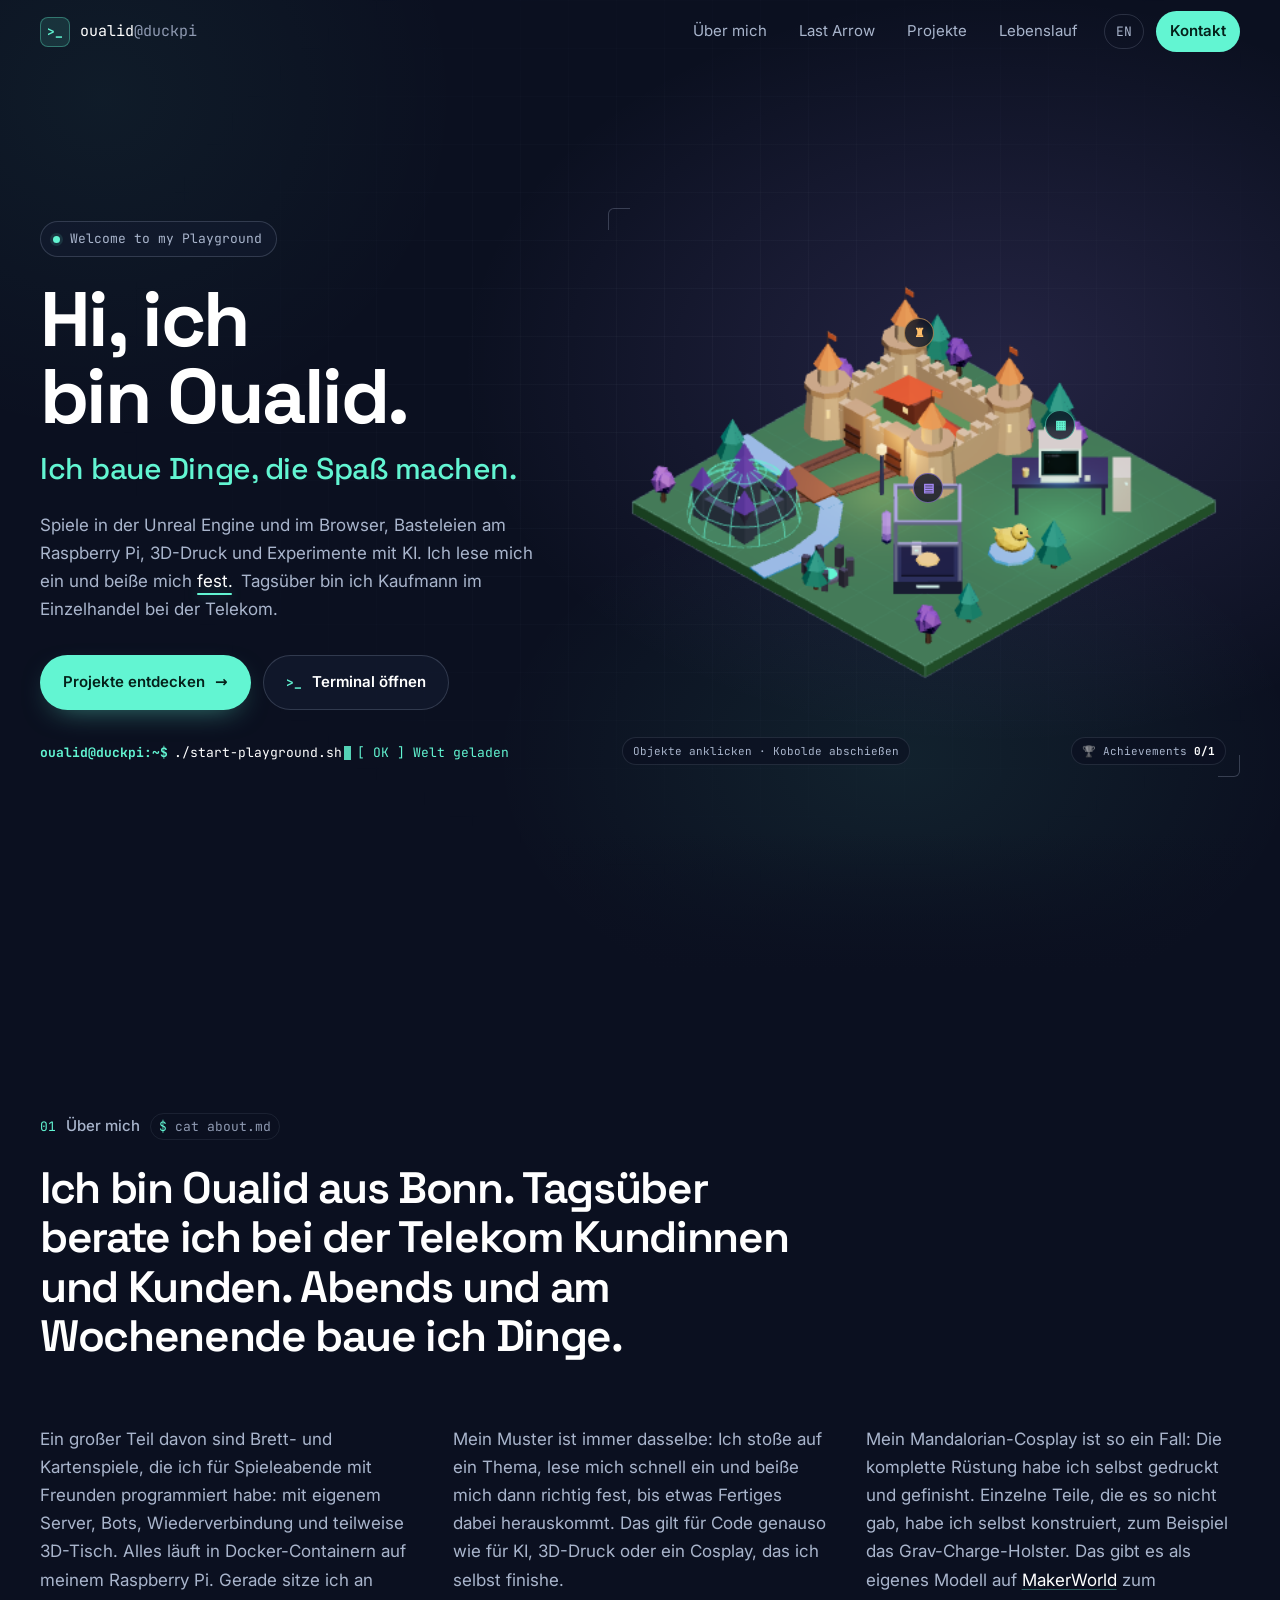
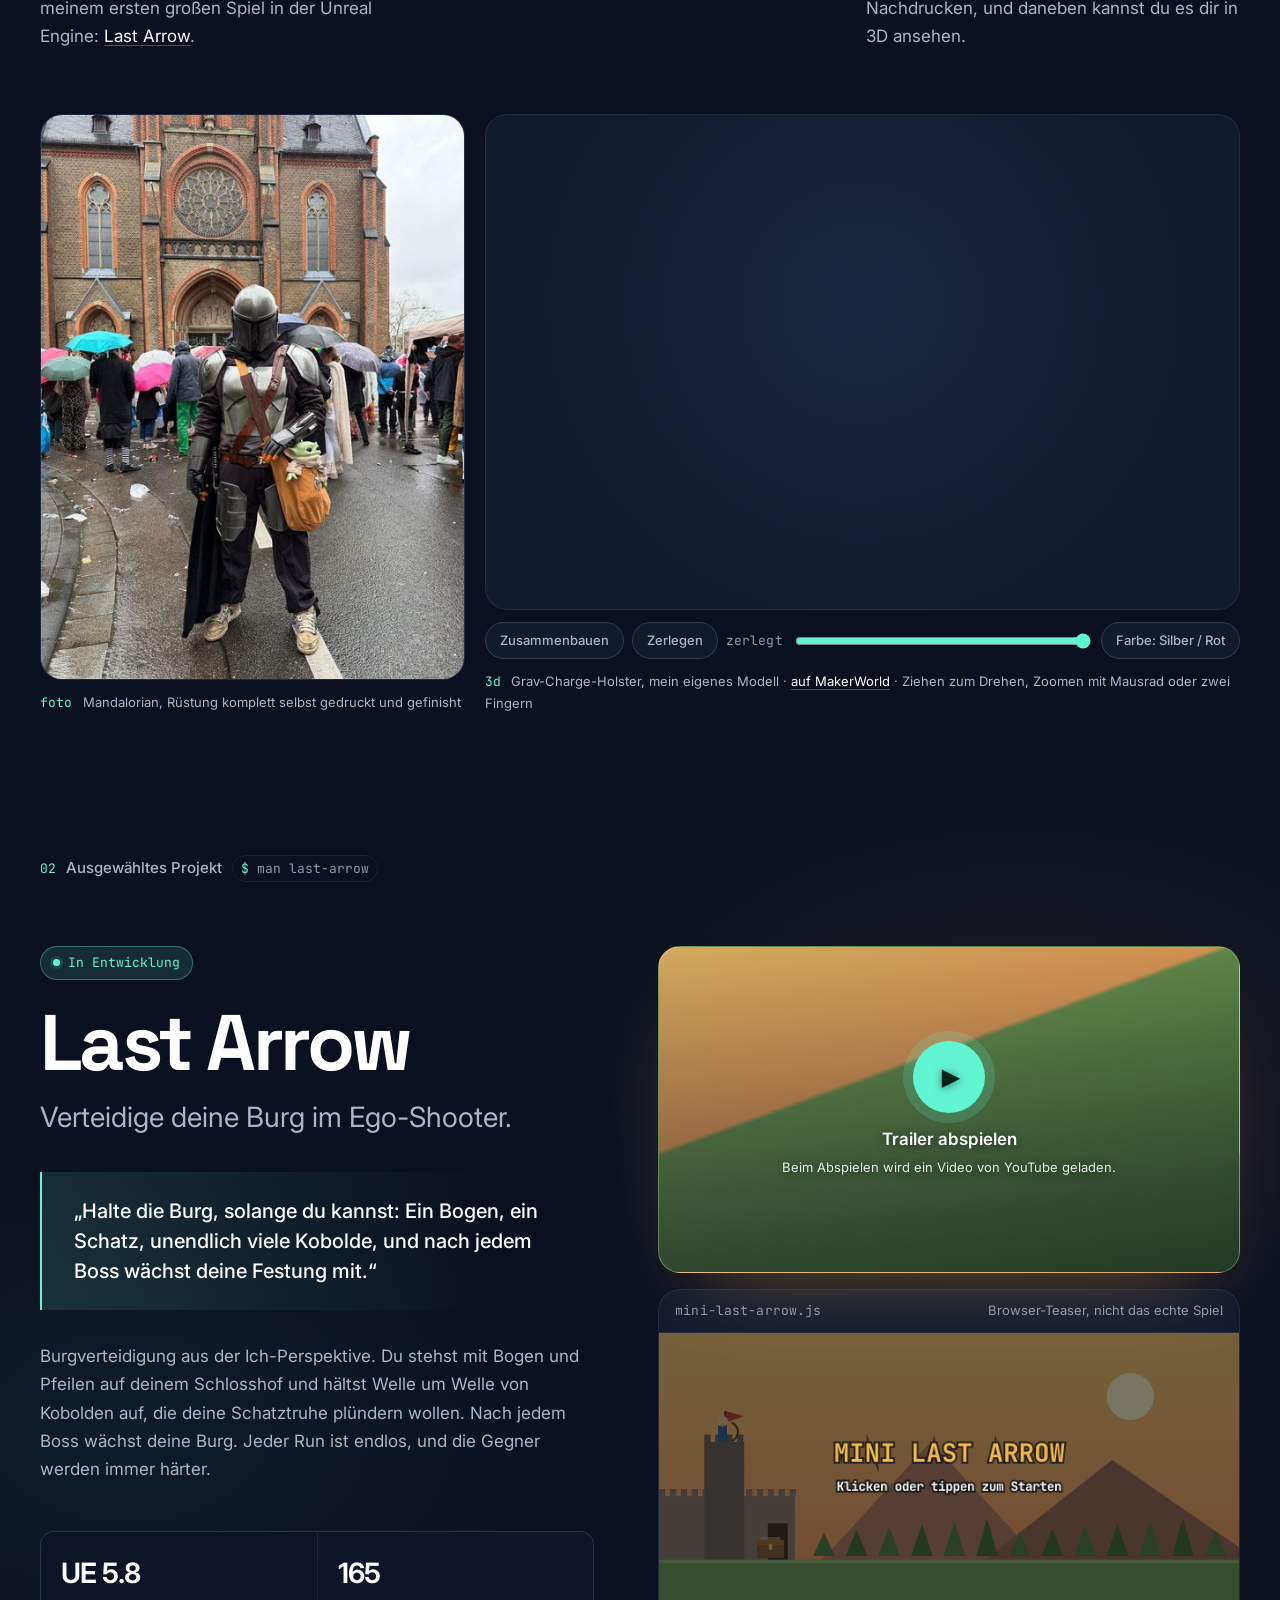
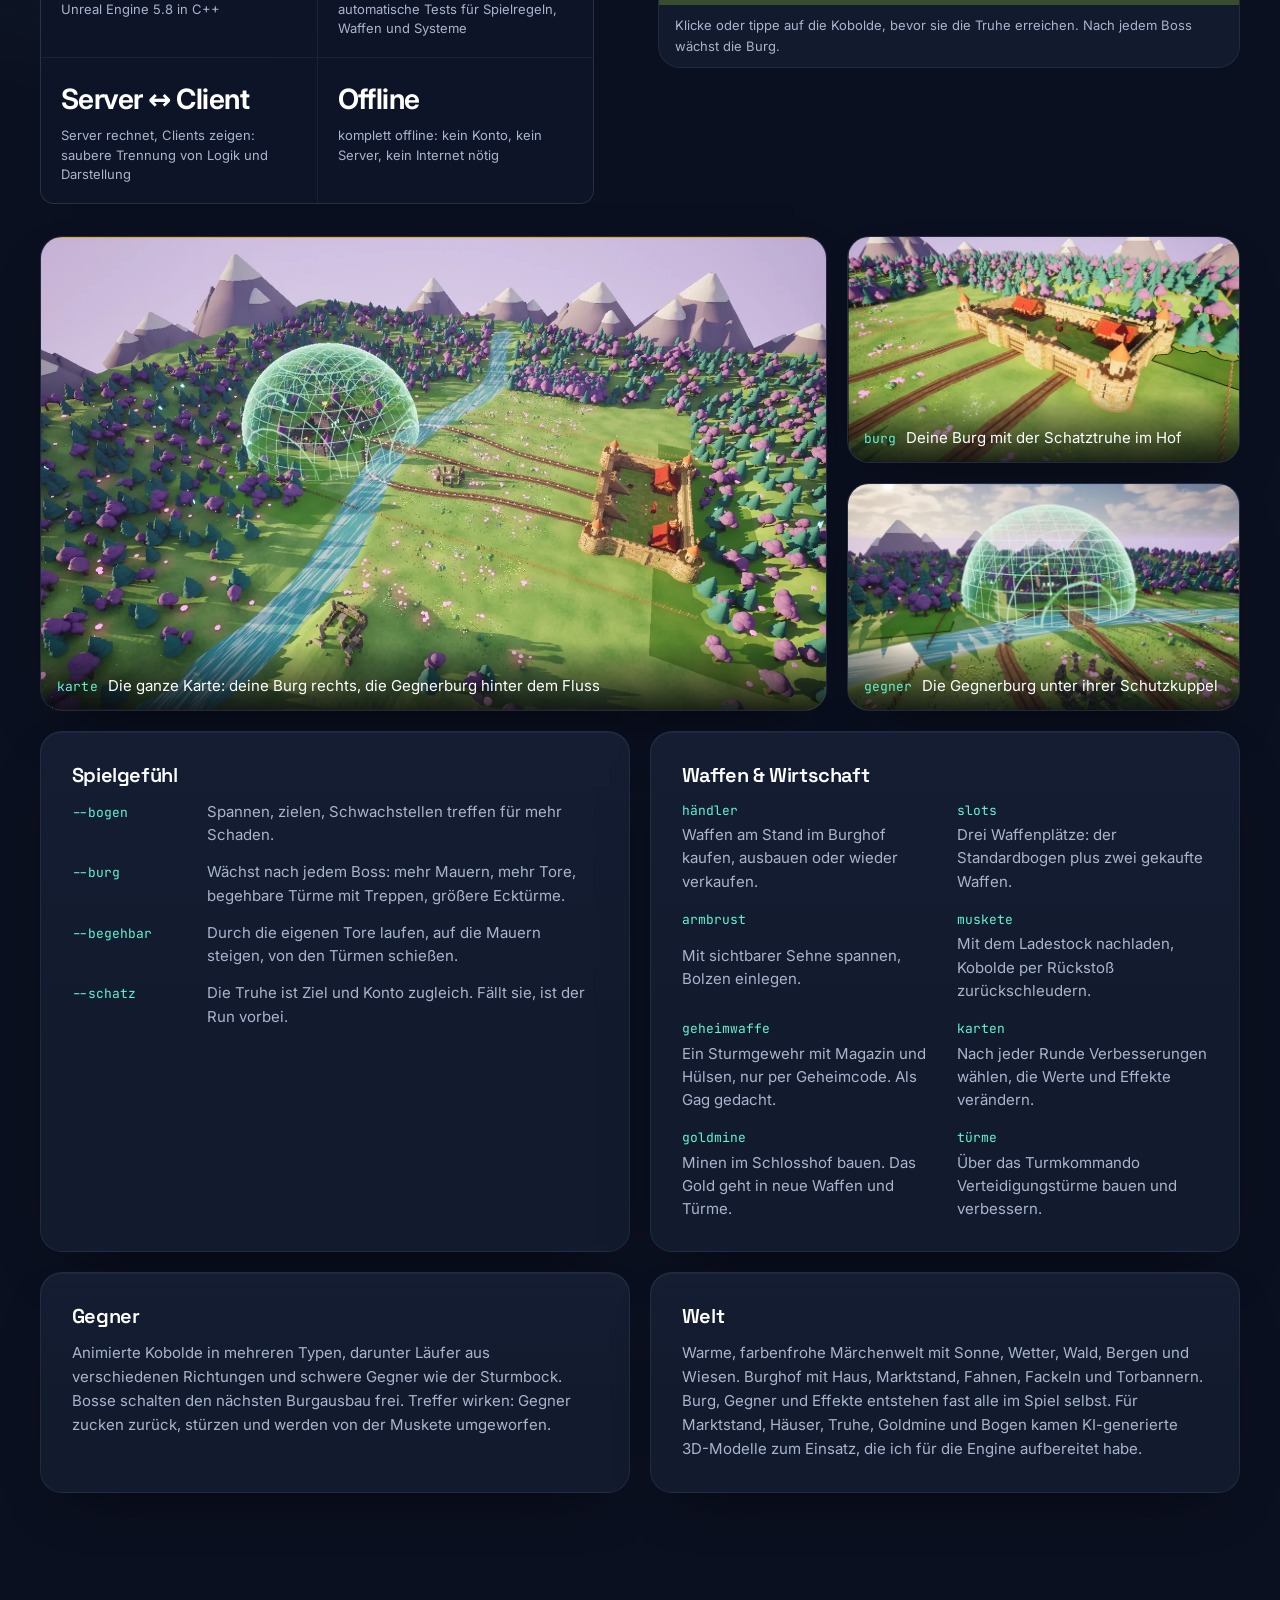
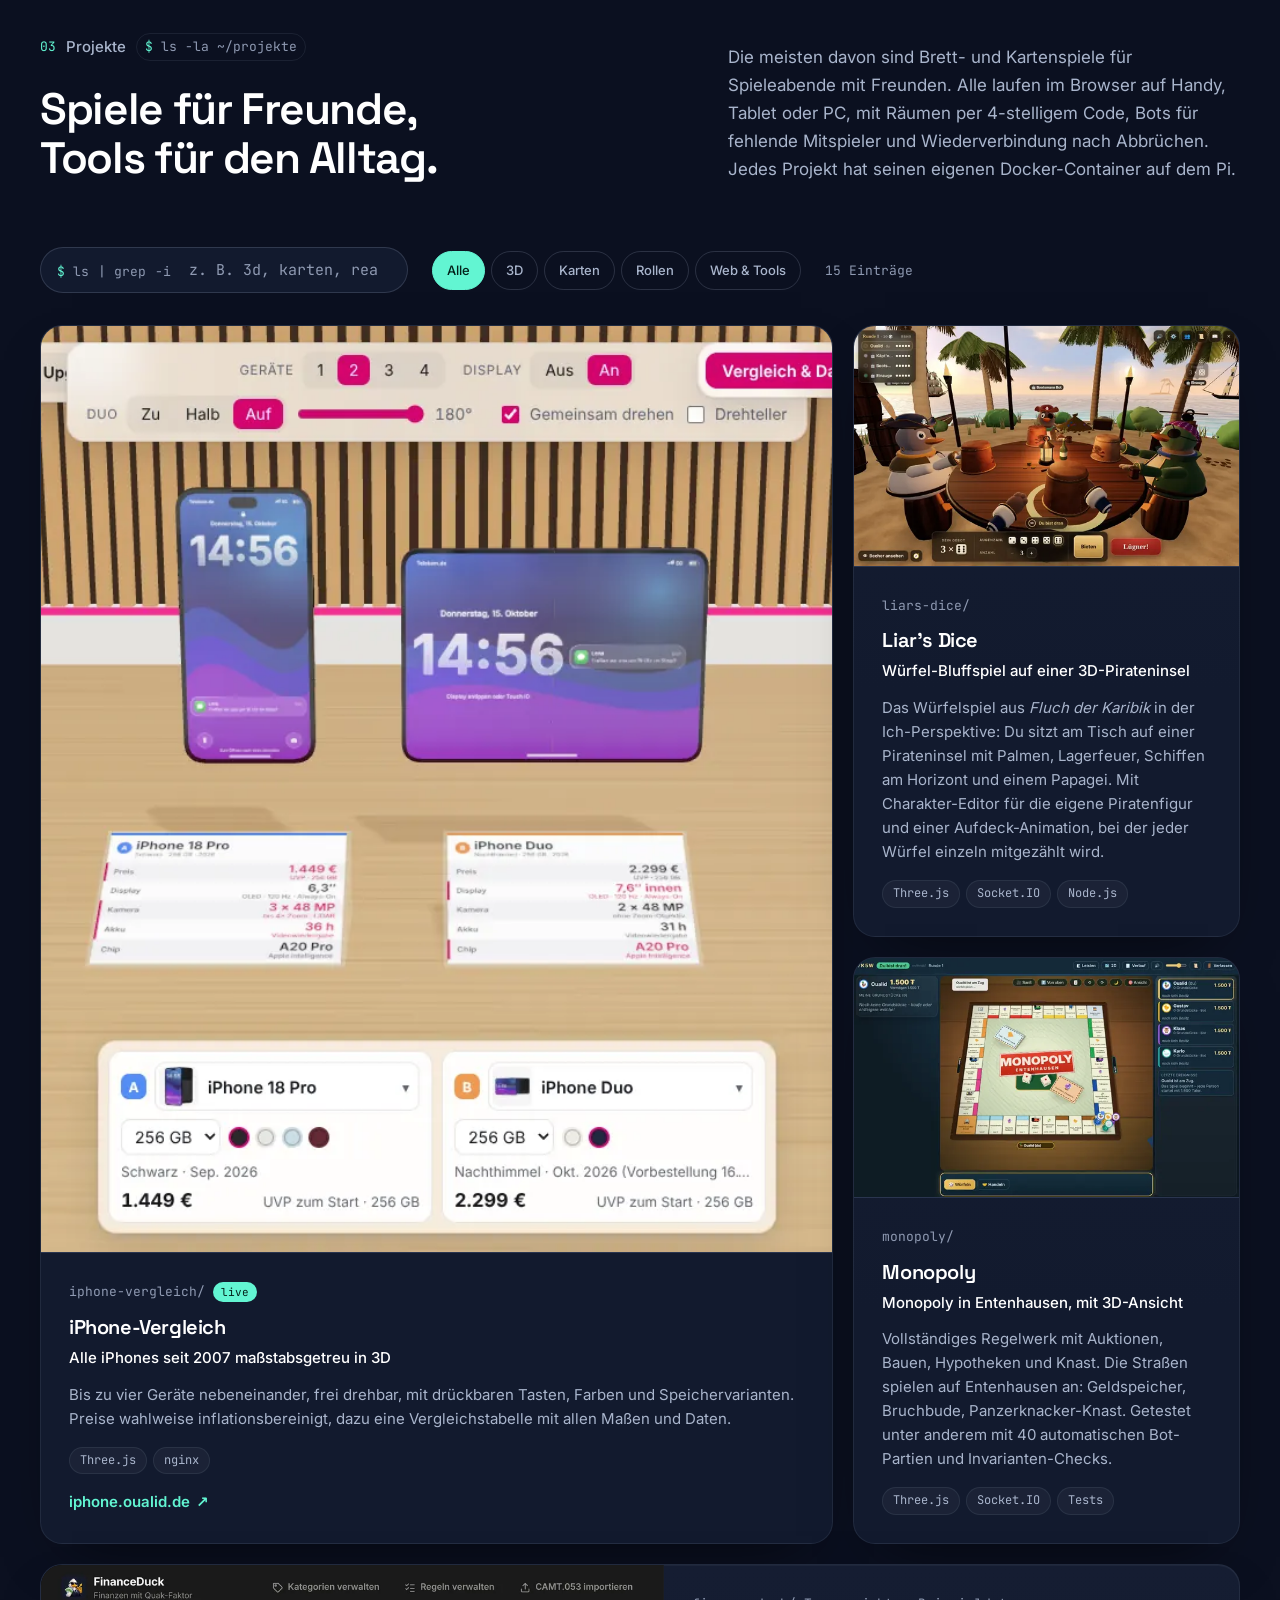
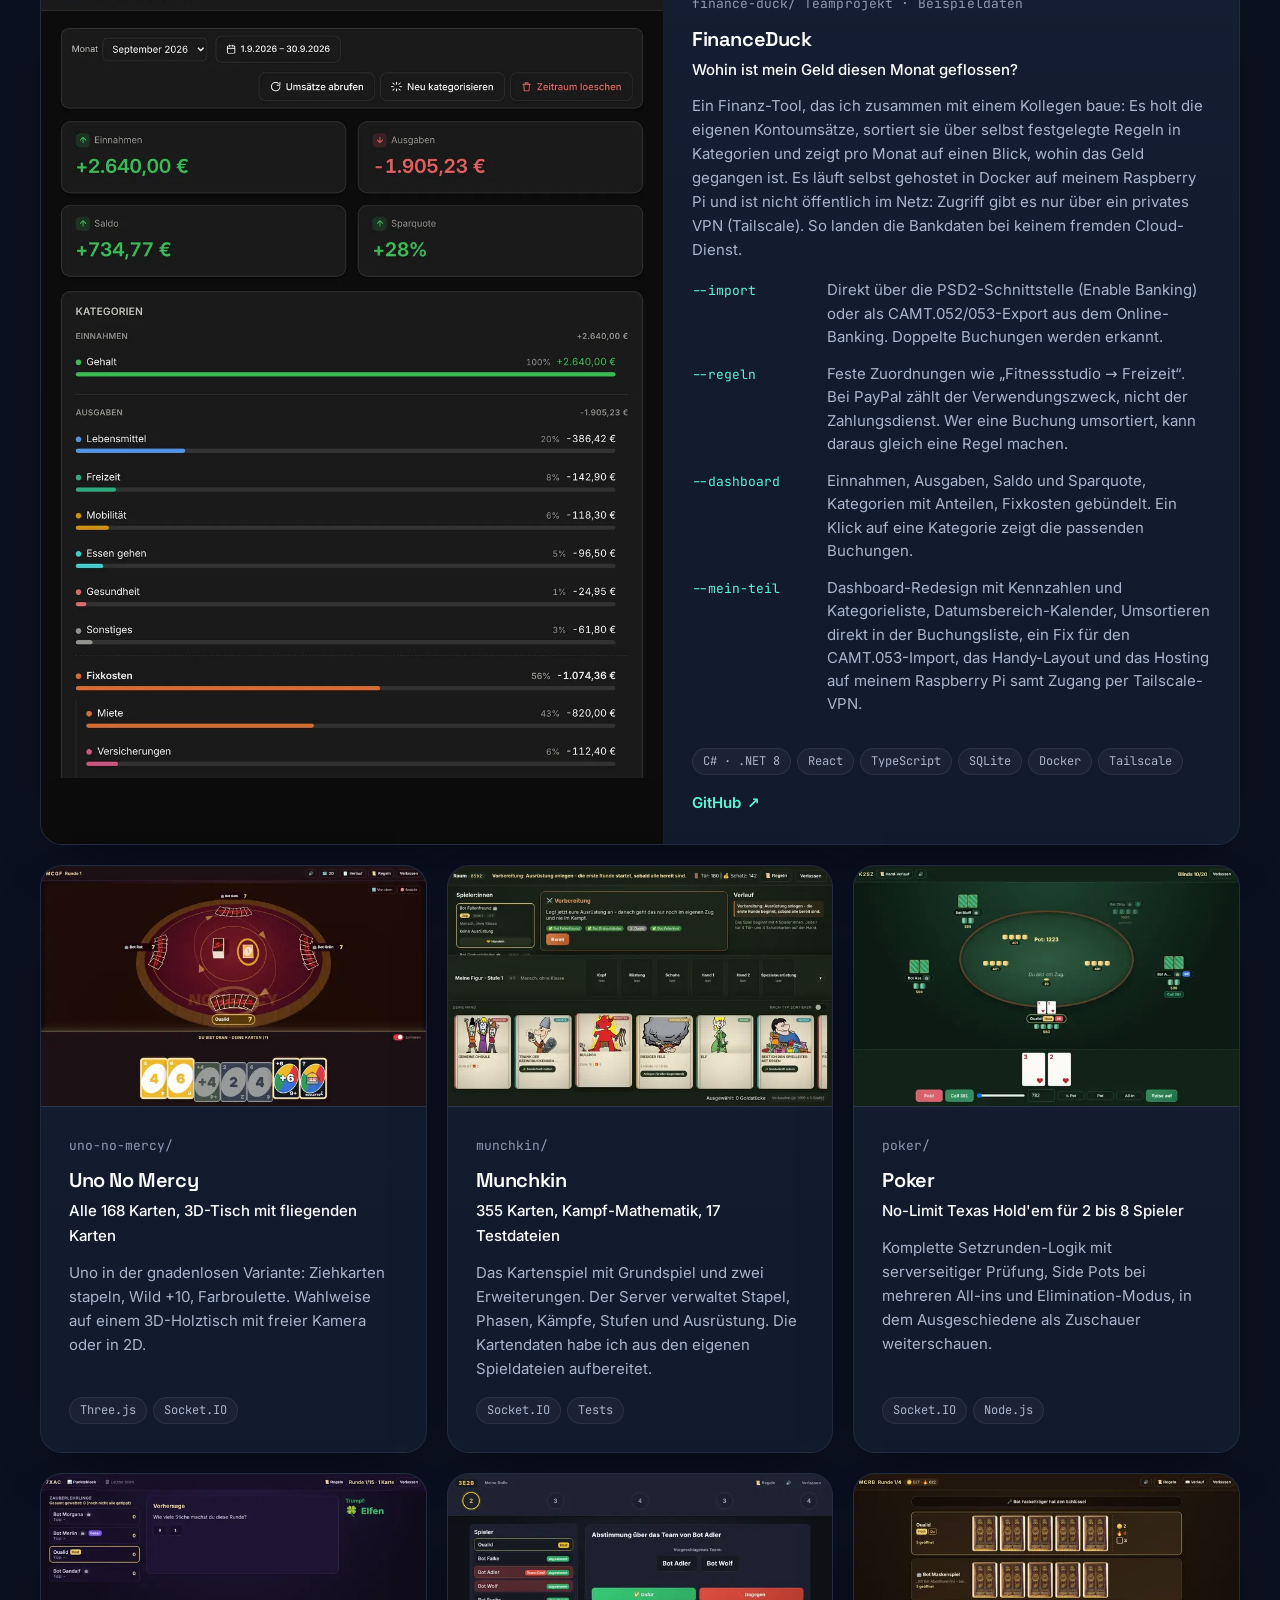
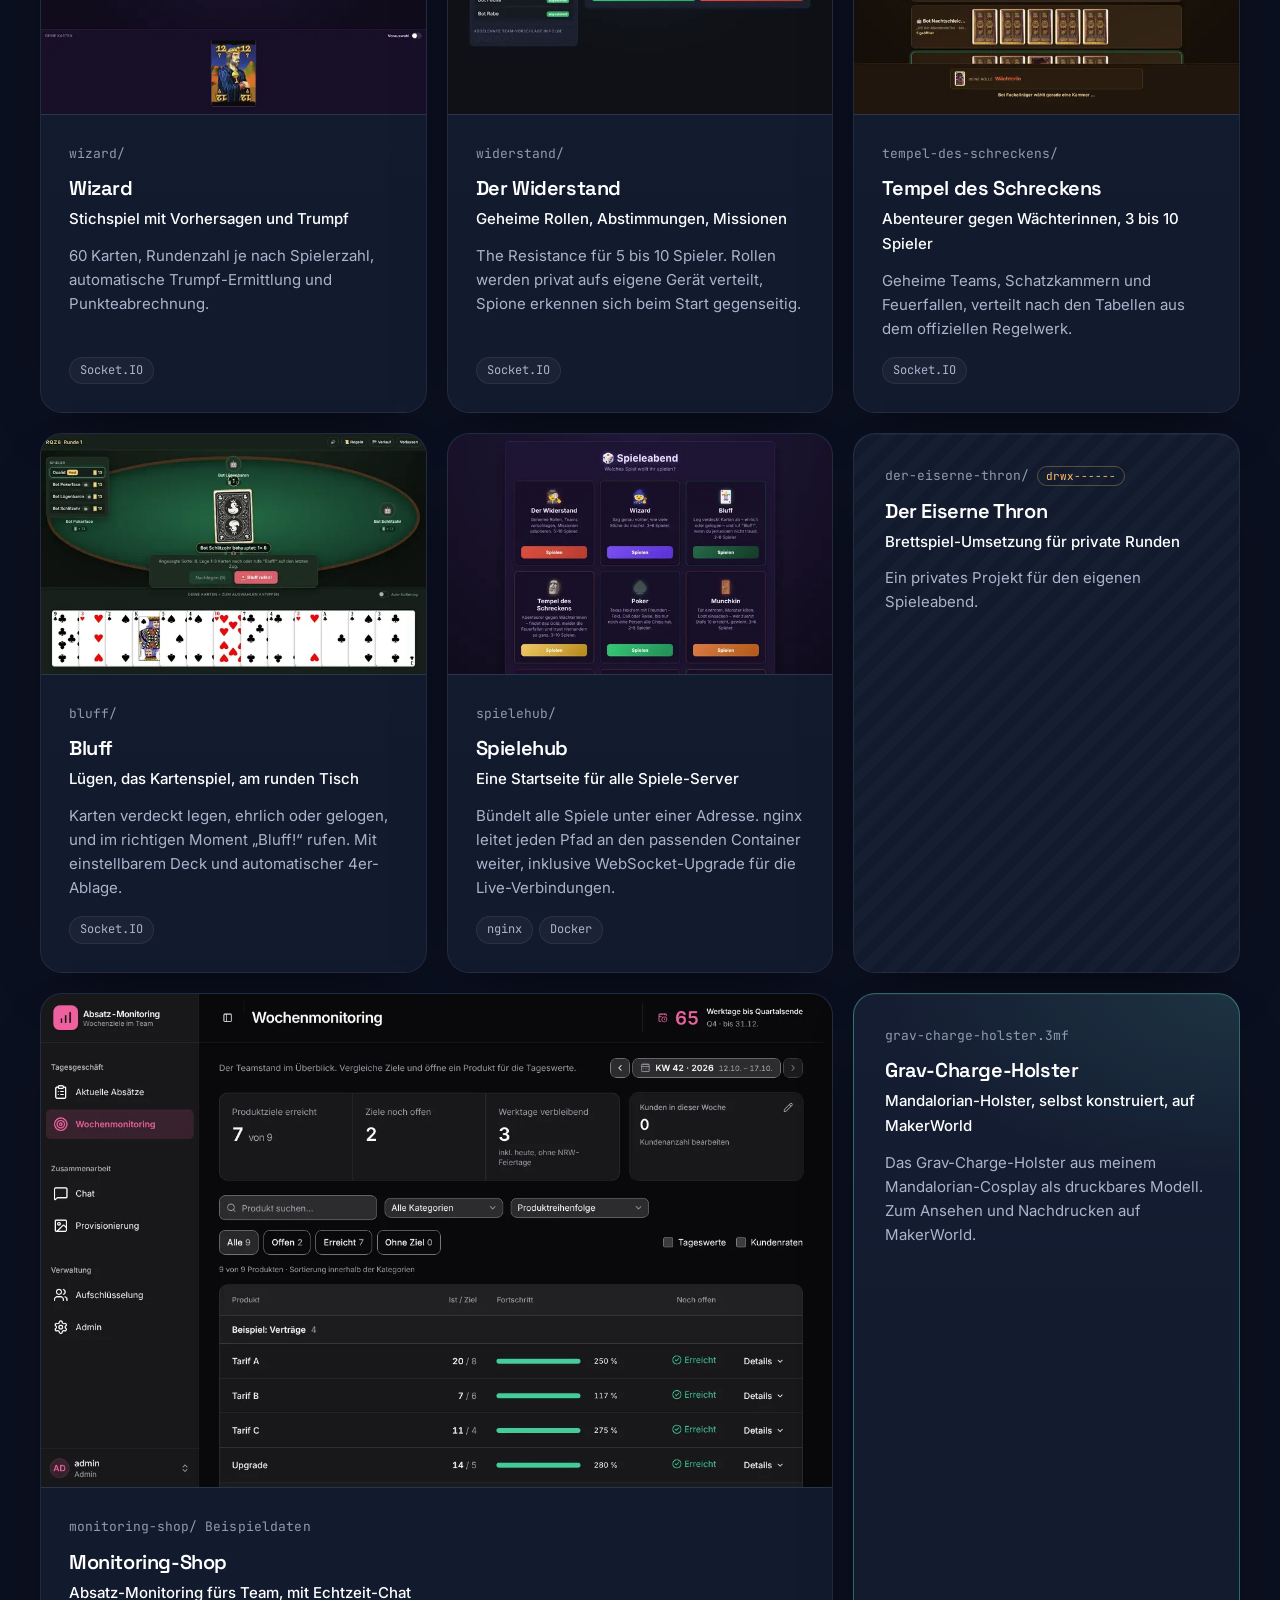
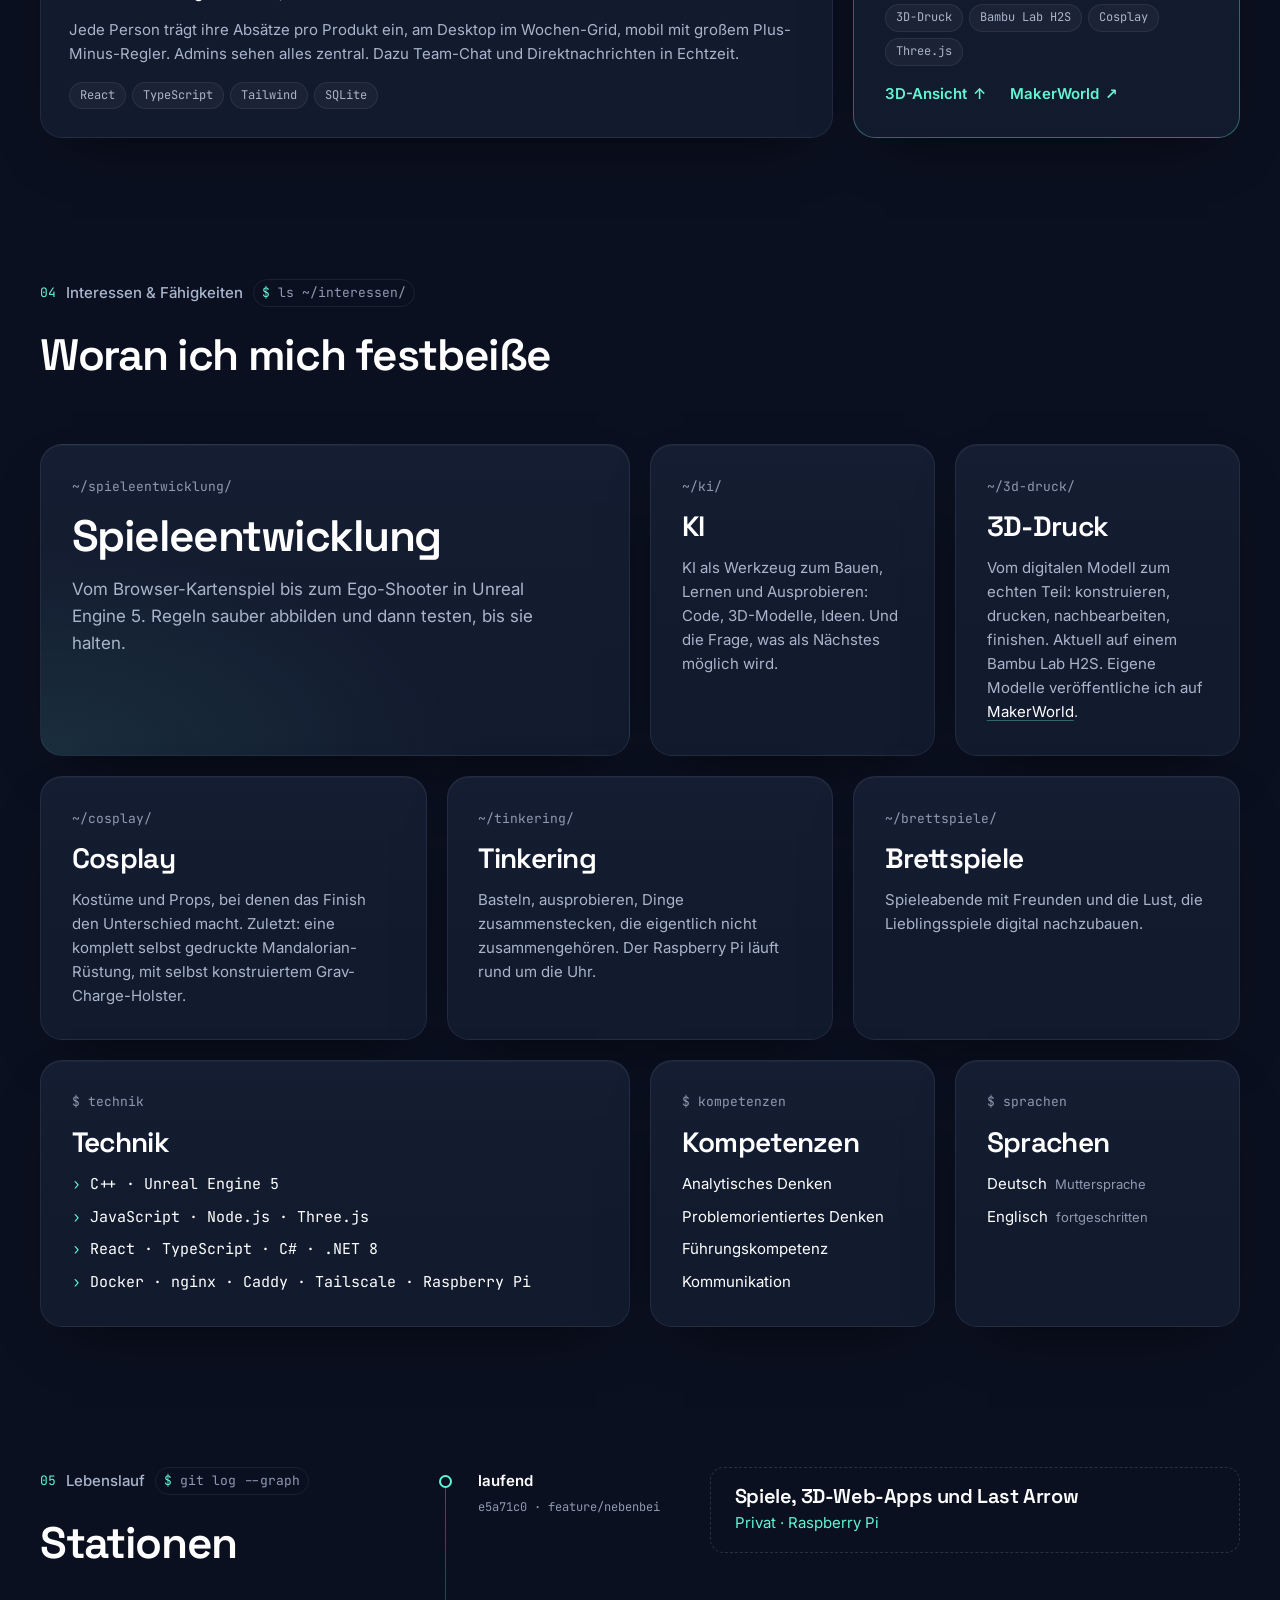
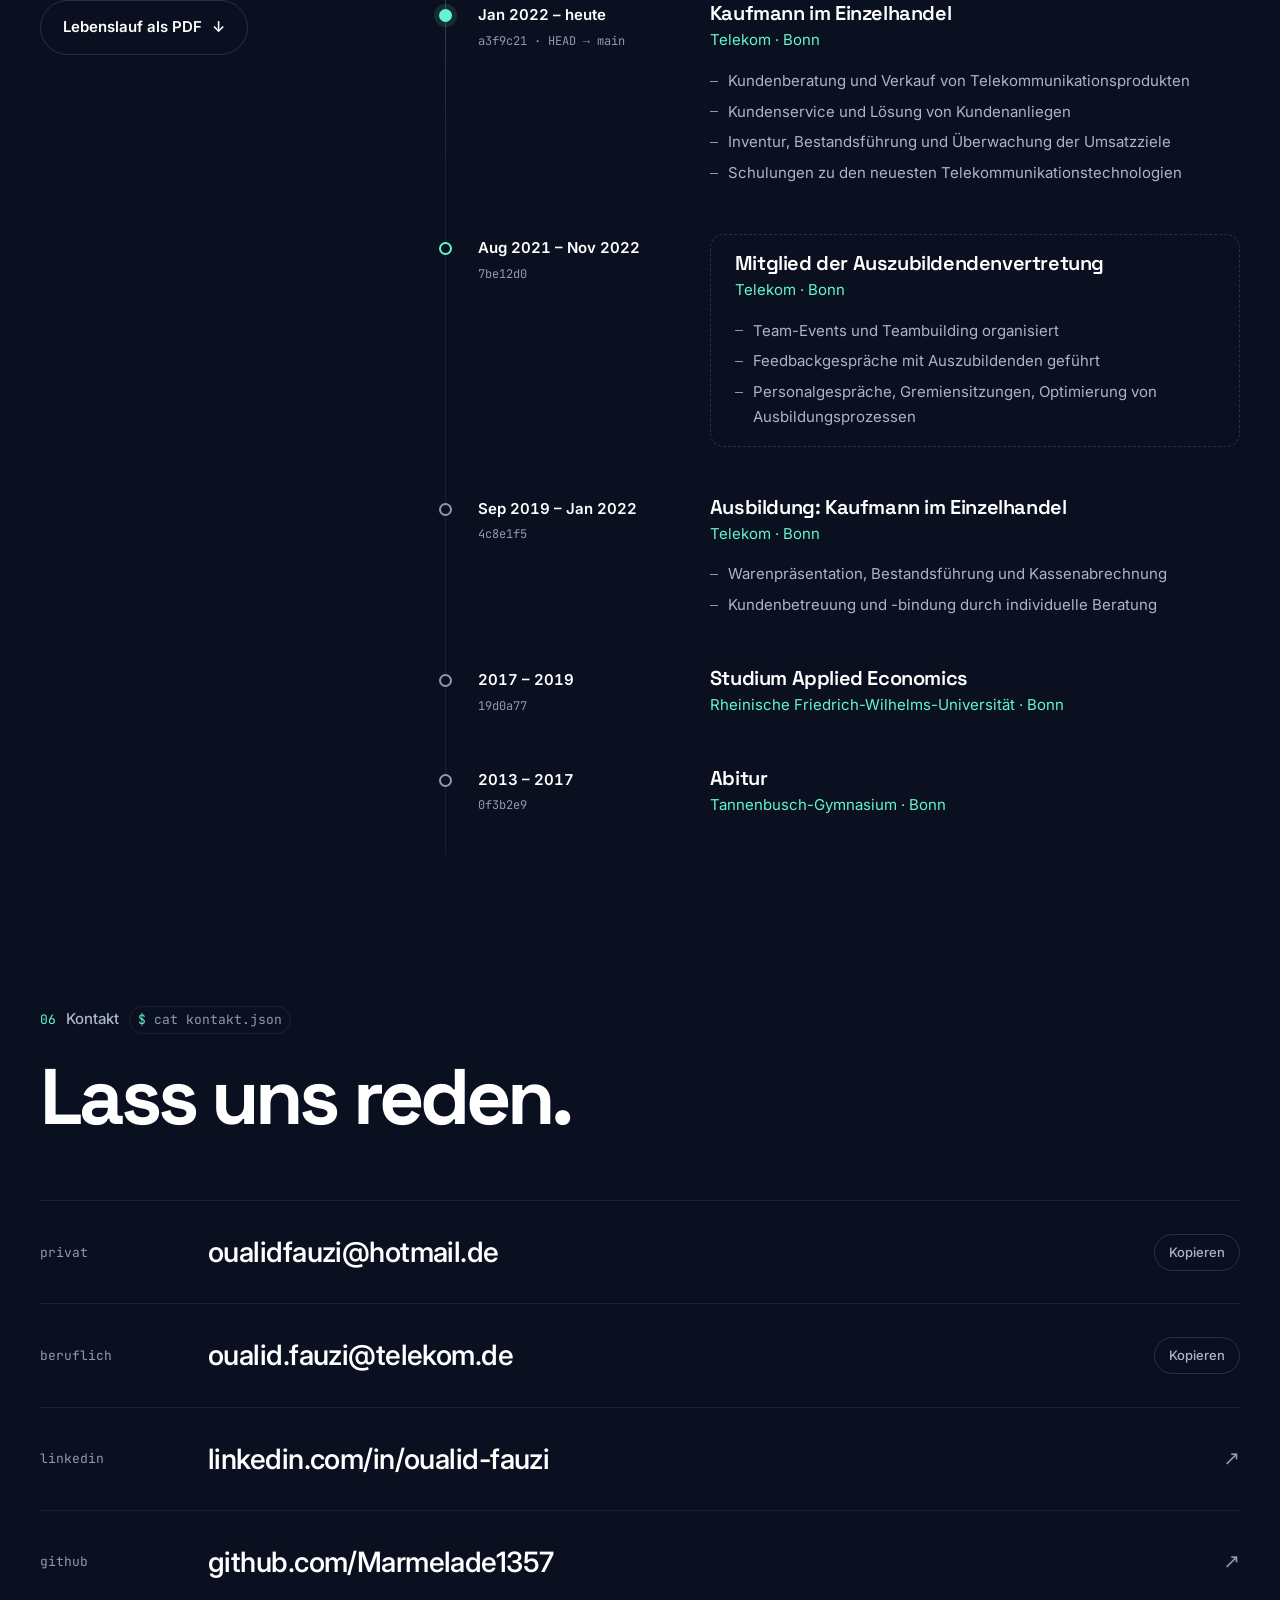
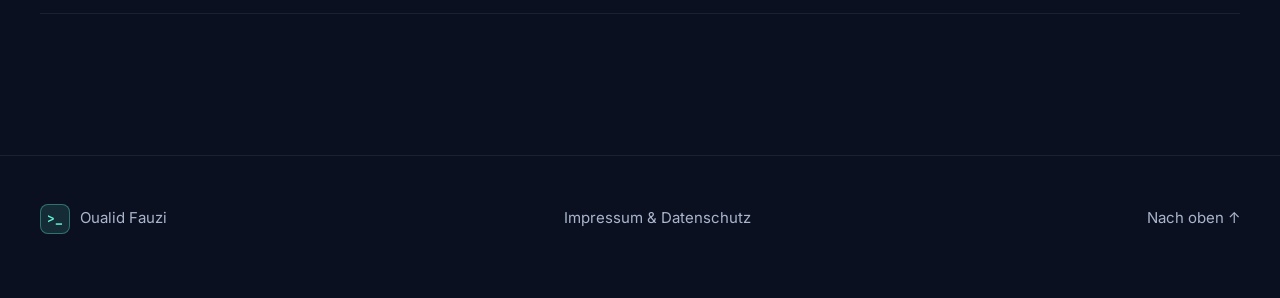
==== commit 783e714f: "Neues Vorschaubild für geteilte Links (DE/EN) mit der Playground-Insel Als JPG (ca. 65 KB), damit Wh" ====
--- a/public/index.html
+++ b/public/index.html
@@ -9,10 +9,10 @@
 <meta property="og:description" content="Spiele, KI, 3D-Druck und Tinkering. Aktuell: Last Arrow.">
 <meta property="og:type" content="website">
 <meta property="og:url" content="https://oualid.de/">
-<meta property="og:image" content="https://oualid.de/og.png">
+<meta property="og:image" content="https://oualid.de/og.jpg">
 <meta property="og:image:width" content="1200">
 <meta property="og:image:height" content="630">
-<meta property="og:image:alt" content="oualid.de – Ich lese mich ein. Dann beiße ich mich fest. Last Arrow, Spiele, KI, 3D-Druck, Cosplay.">
+<meta property="og:image:alt" content="oualid.de – Hi, ich bin Oualid. Ich baue Dinge, die Spaß machen. Daneben eine 3D-Insel mit Burg, Kobolden, Retro-PC und 3D-Drucker.">
 <meta property="og:locale" content="de_DE">
 <meta name="twitter:card" content="summary_large_image">
 <meta name="theme-color" content="#0b1020">
@@ -20,7 +20,7 @@
 <link rel="alternate" hreflang="de" href="https://oualid.de/">
 <link rel="alternate" hreflang="en" href="https://oualid.de/en/">
 <link rel="alternate" hreflang="x-default" href="https://oualid.de/">
-<script type="application/ld+json">{"@context":"https://schema.org","@type":"Person","name":"Oualid Fauzi","url":"https://oualid.de/","image":"https://oualid.de/og.png","jobTitle":"Kaufmann im Einzelhandel","worksFor":{"@type":"Organization","name":"Telekom"},"address":{"@type":"PostalAddress","addressLocality":"Bonn","addressCountry":"DE"},"knowsAbout":["Spieleentwicklung","Unreal Engine 5","C++","JavaScript","Three.js","3D-Druck","KI"],"sameAs":["https://www.linkedin.com/in/oualid-fauzi-630469218/","https://github.com/Marmelade1357","https://makerworld.com/de/models/2300726-grav-charge-mandalorian-holster"]}</script>
+<script type="application/ld+json">{"@context":"https://schema.org","@type":"Person","name":"Oualid Fauzi","url":"https://oualid.de/","image":"https://oualid.de/og.jpg","jobTitle":"Kaufmann im Einzelhandel","worksFor":{"@type":"Organization","name":"Telekom"},"address":{"@type":"PostalAddress","addressLocality":"Bonn","addressCountry":"DE"},"knowsAbout":["Spieleentwicklung","Unreal Engine 5","C++","JavaScript","Three.js","3D-Druck","KI"],"sameAs":["https://www.linkedin.com/in/oualid-fauzi-630469218/","https://github.com/Marmelade1357","https://makerworld.com/de/models/2300726-grav-charge-mandalorian-holster"]}</script>
 <link rel="icon" href="favicon.svg" type="image/svg+xml">
 <link rel="icon" href="icons/icon-192.png" type="image/png" sizes="192x192">
 <link rel="apple-touch-icon" href="icons/apple-touch-icon.png">
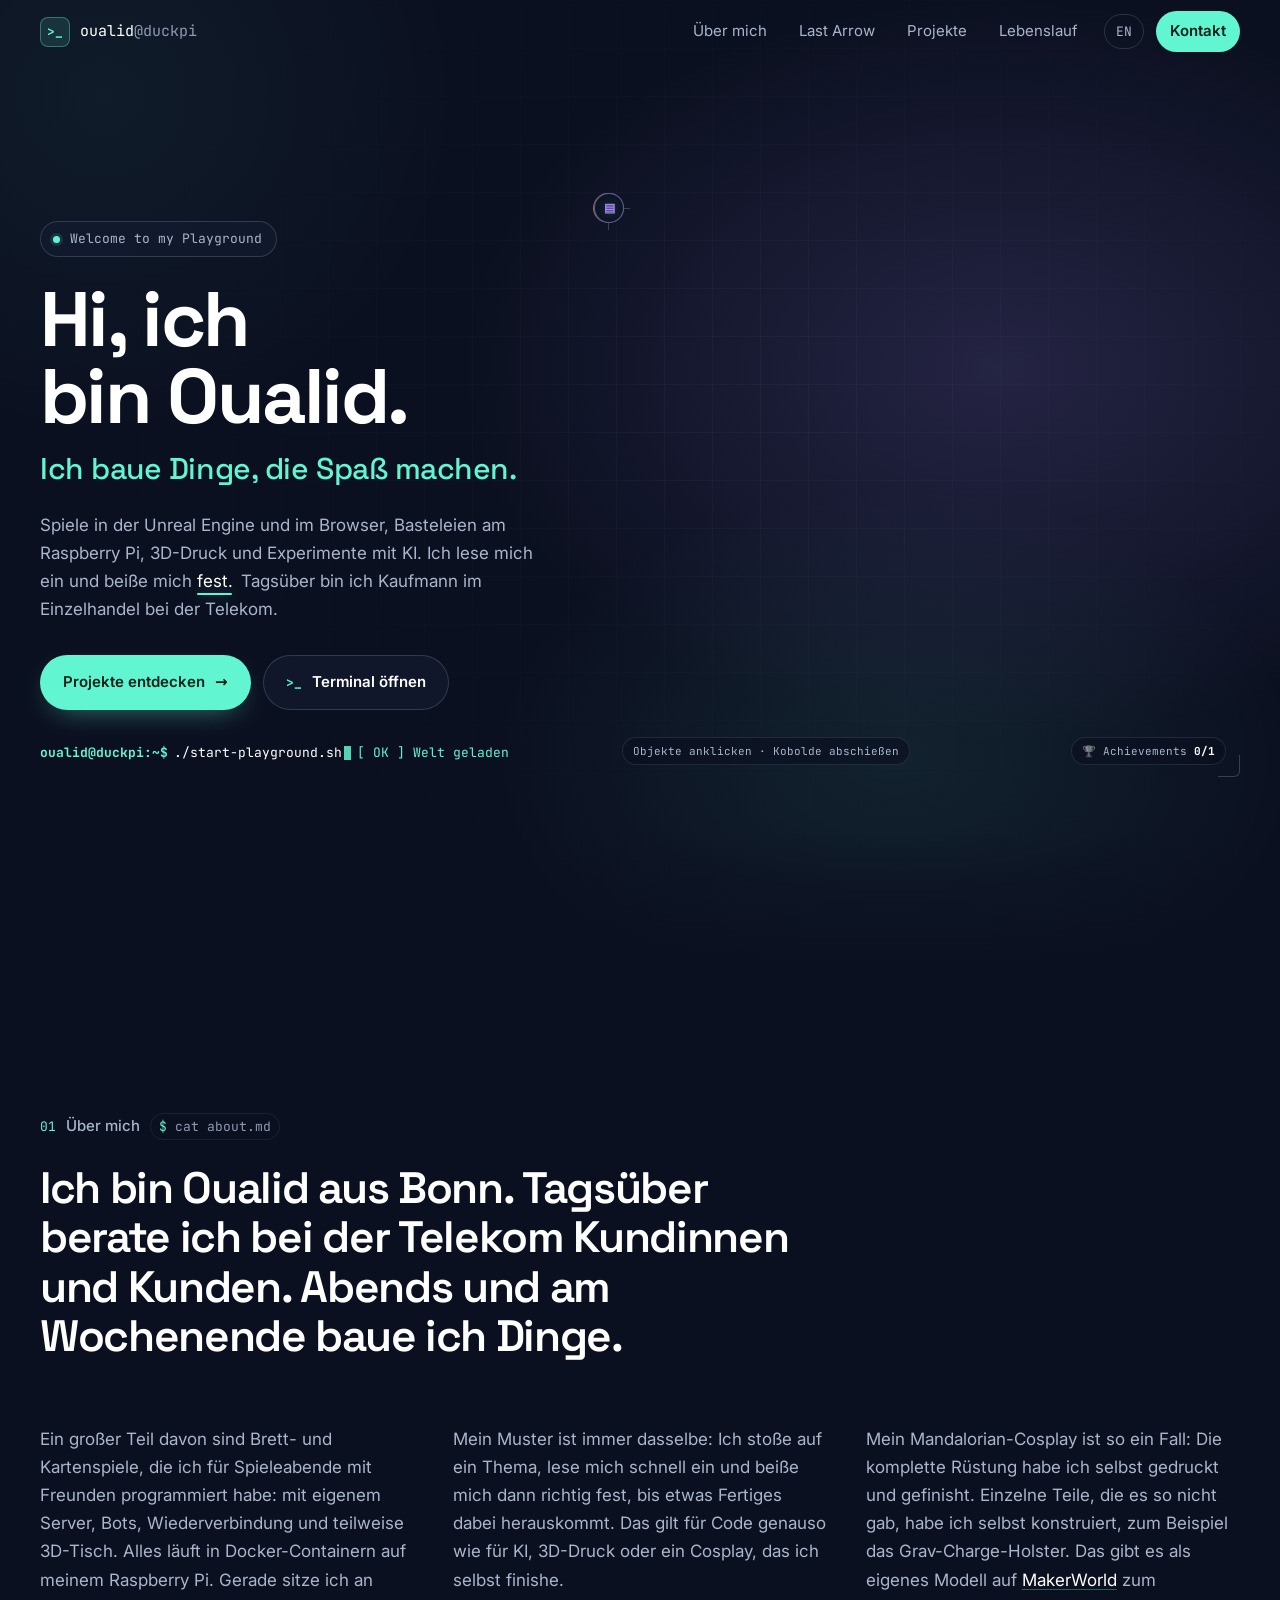
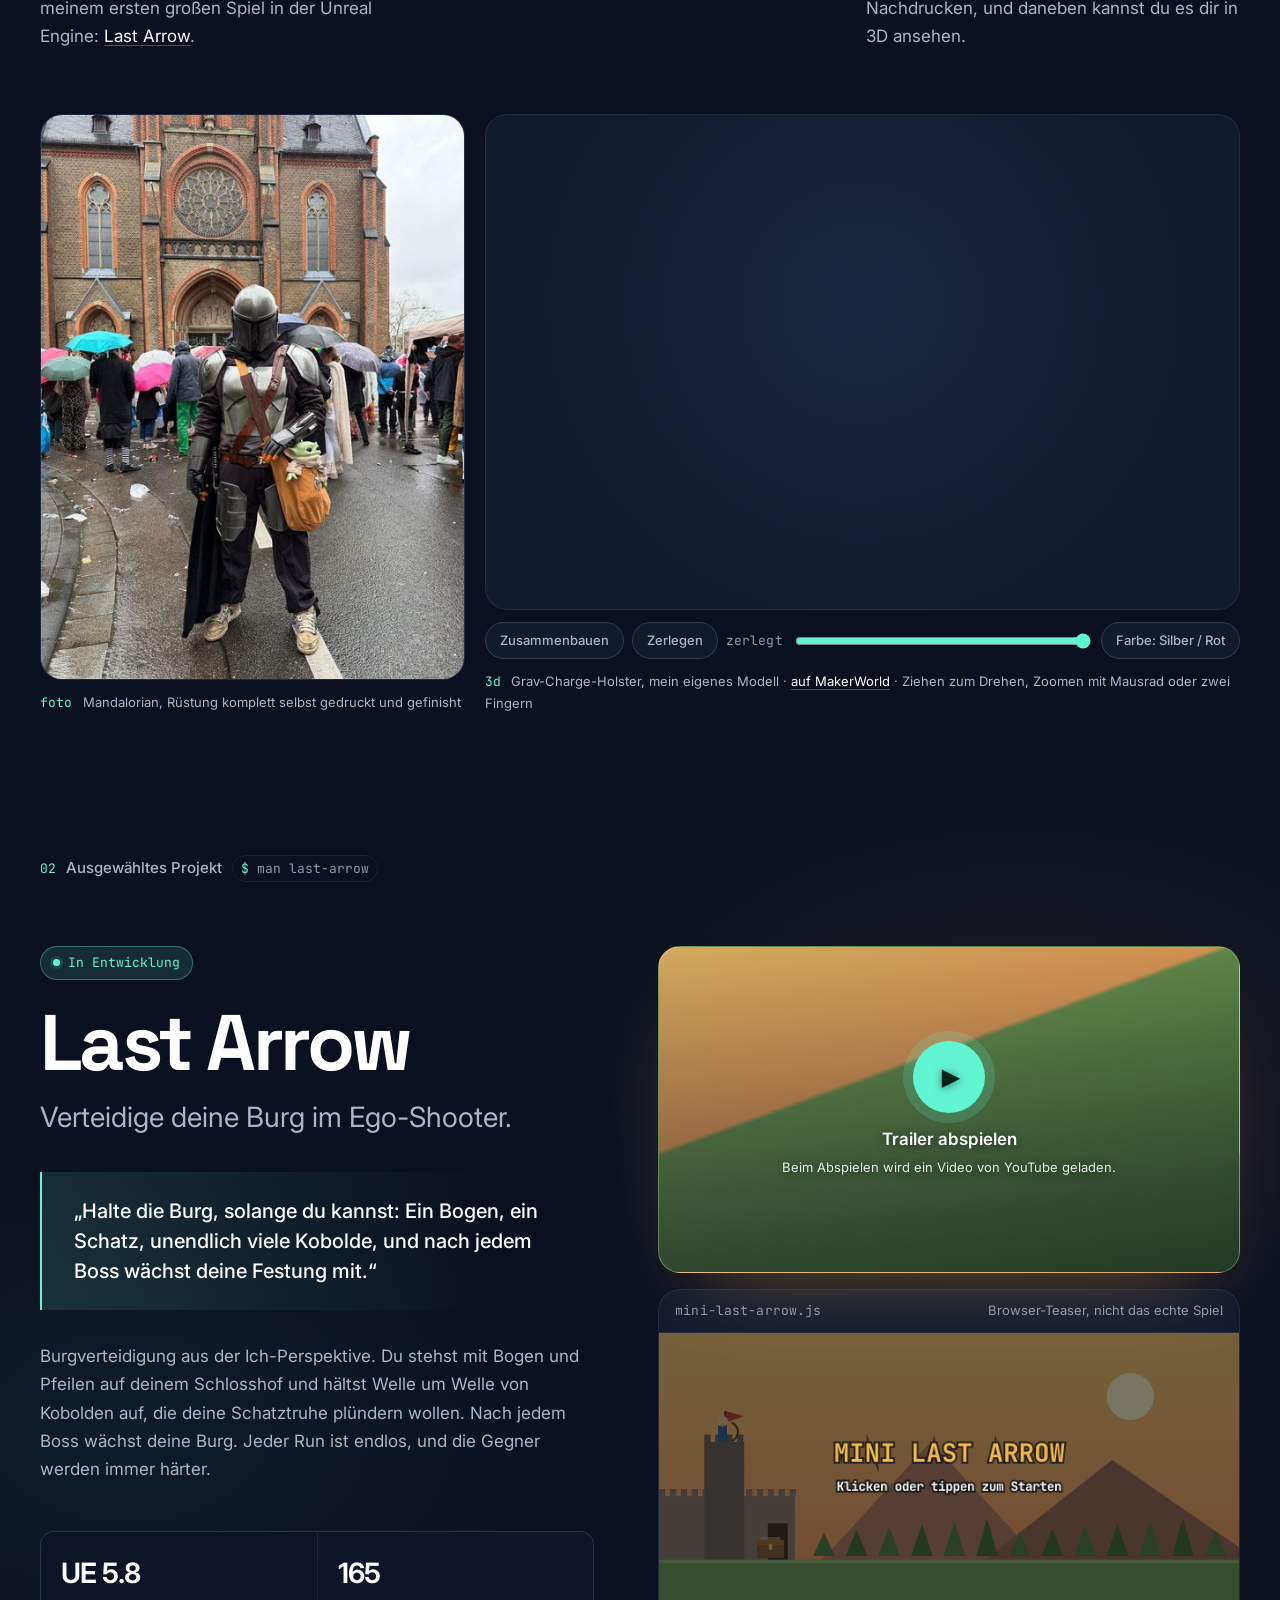
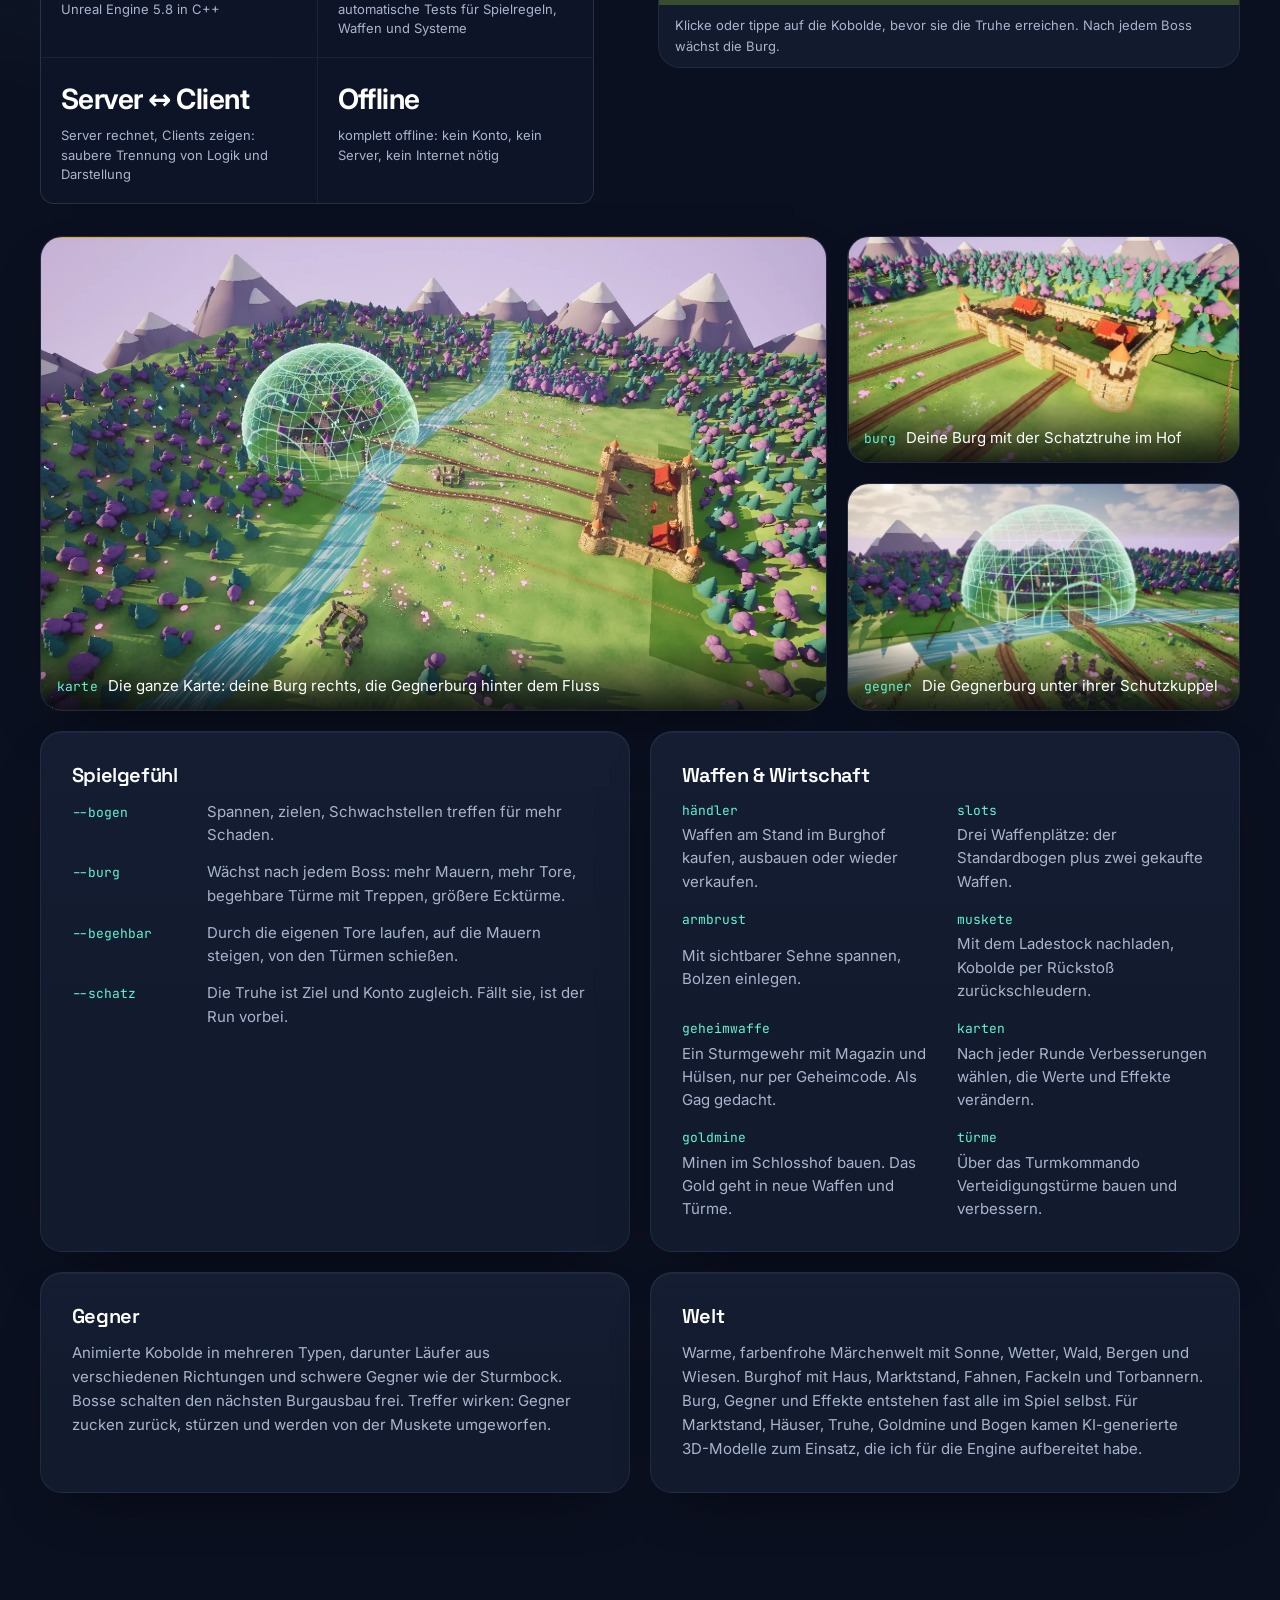
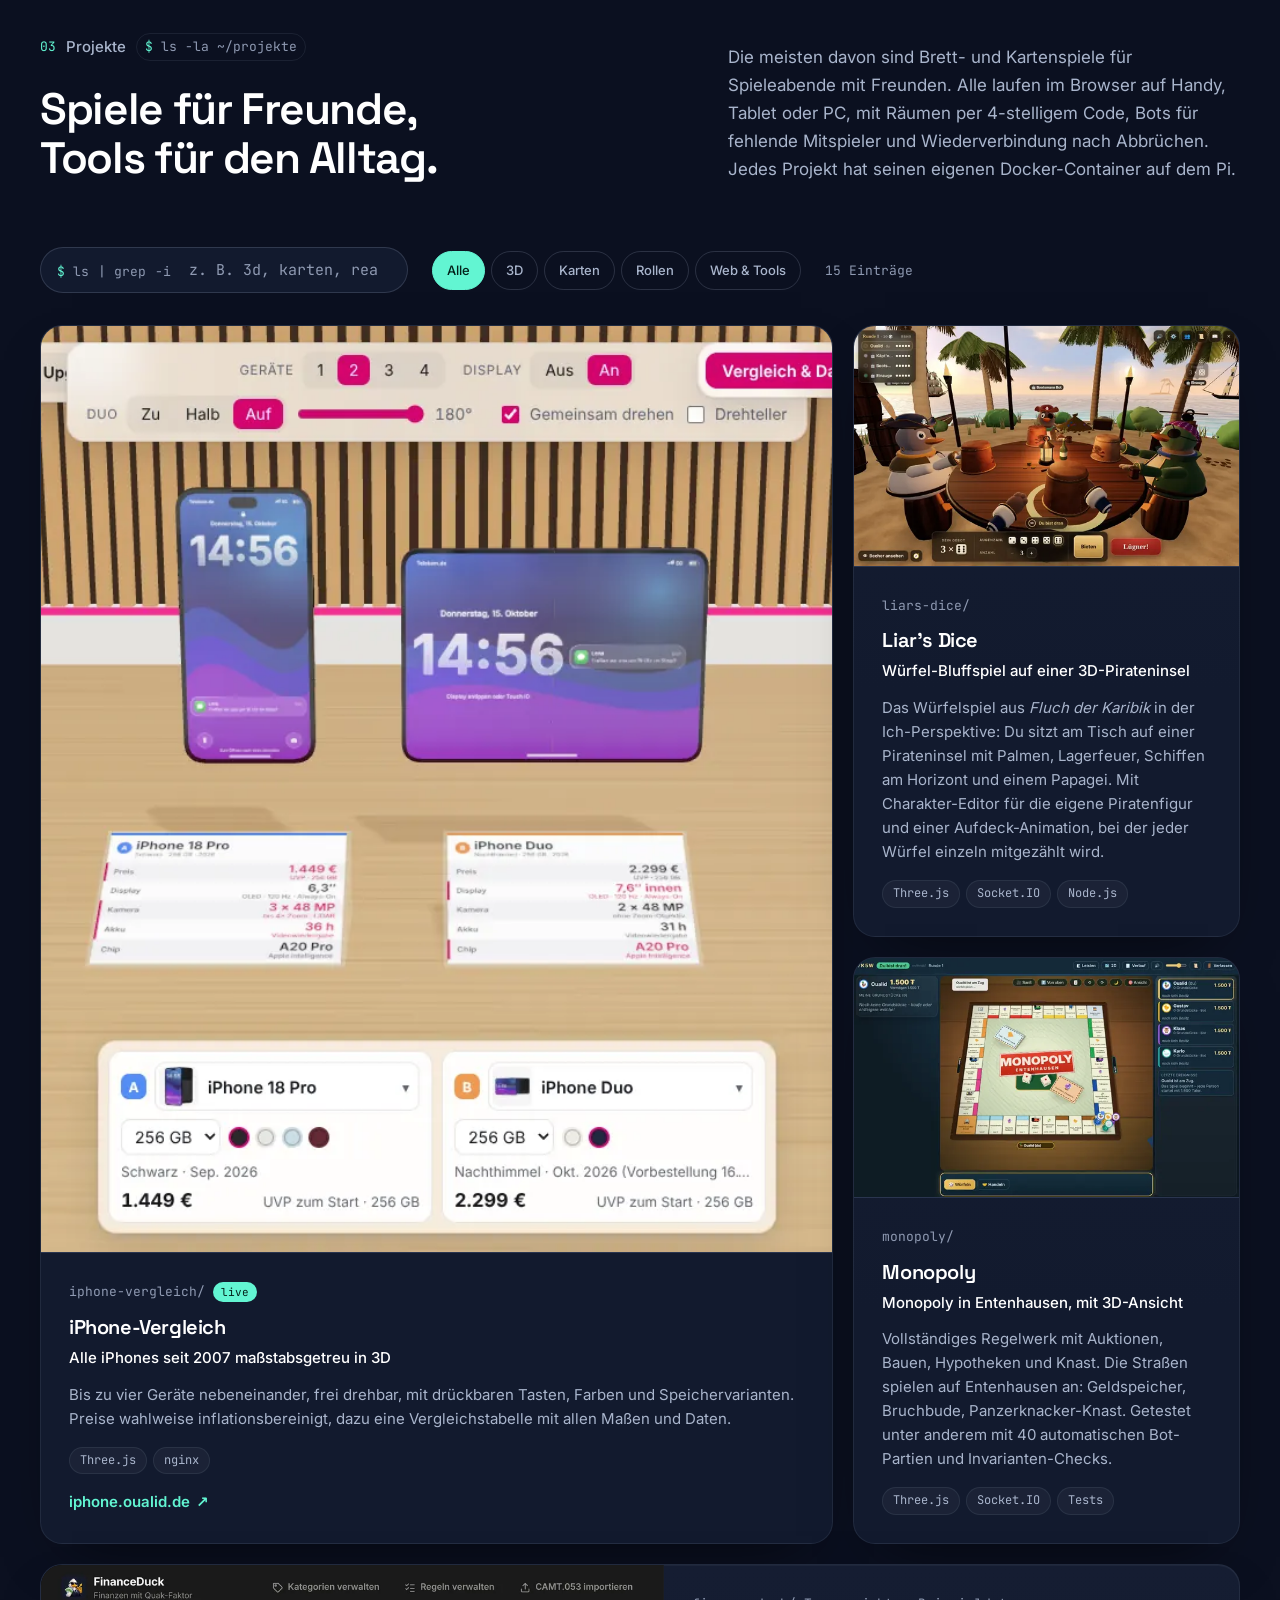
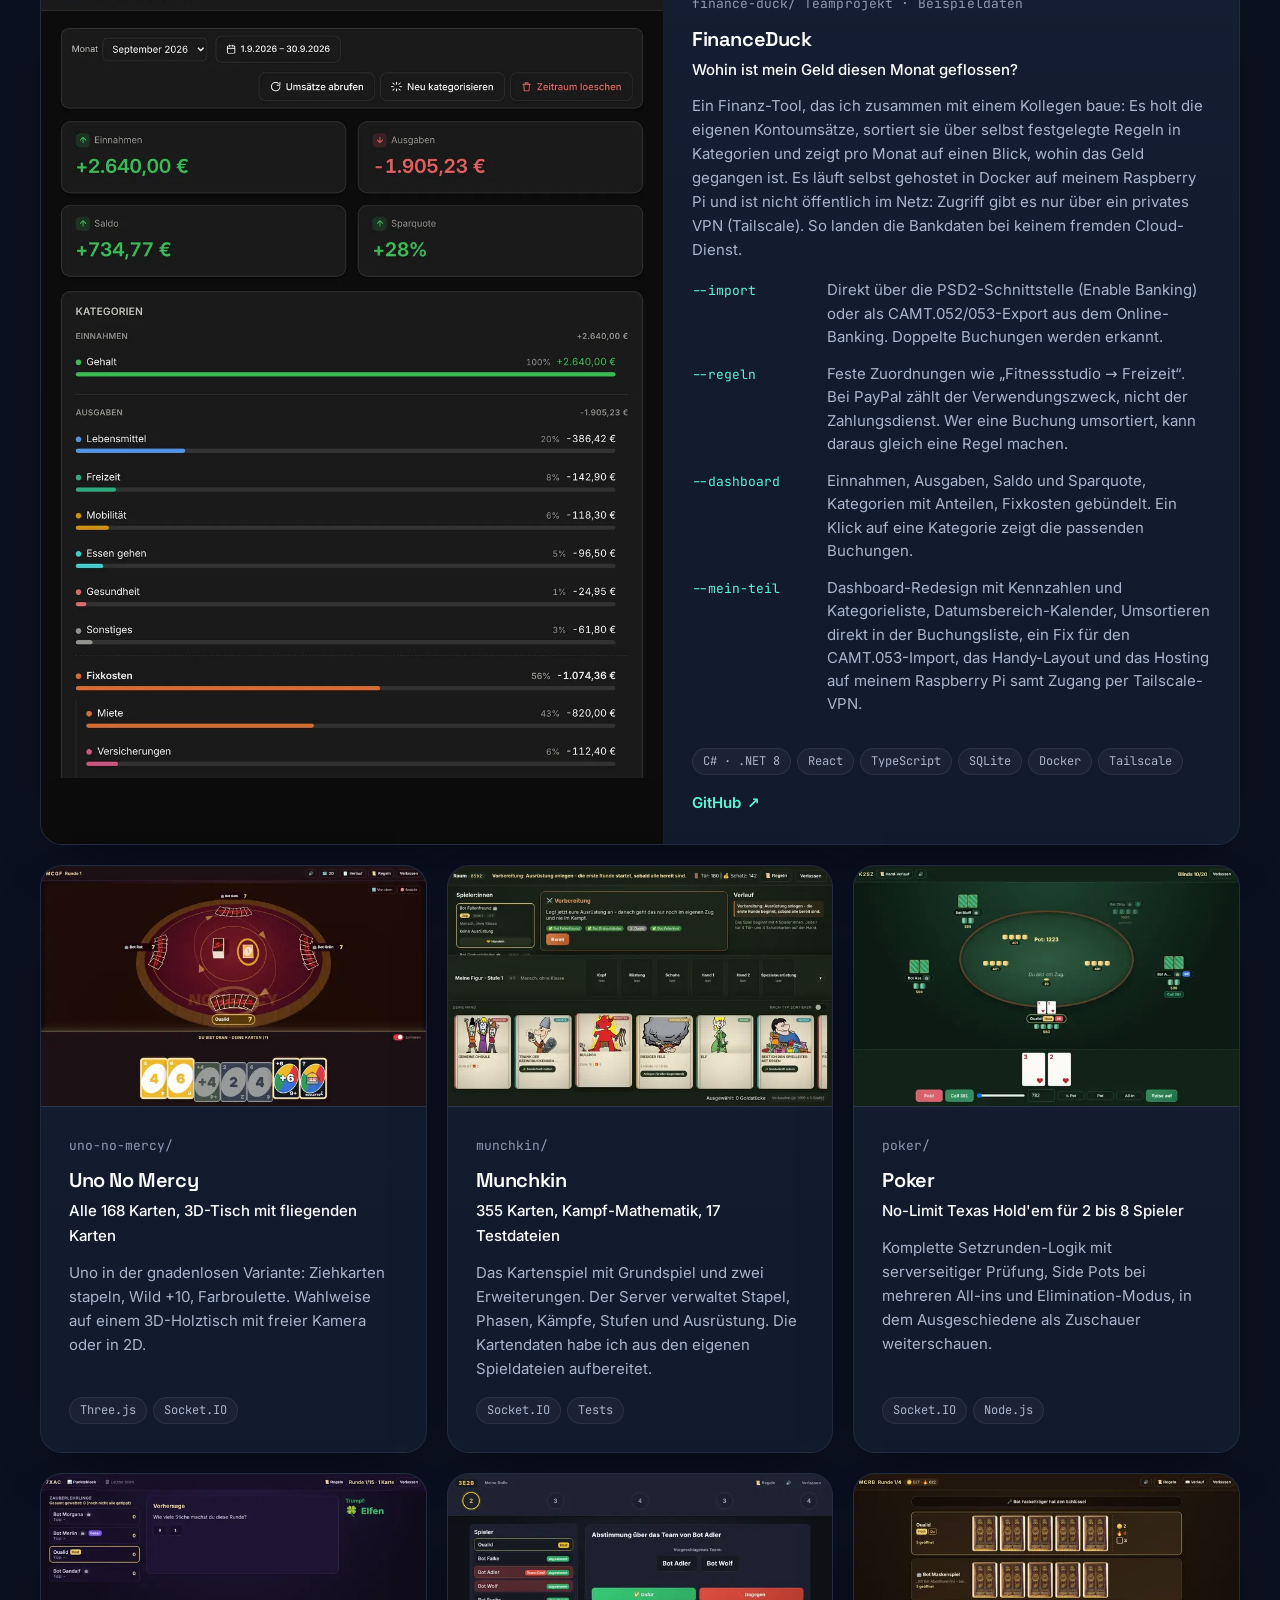
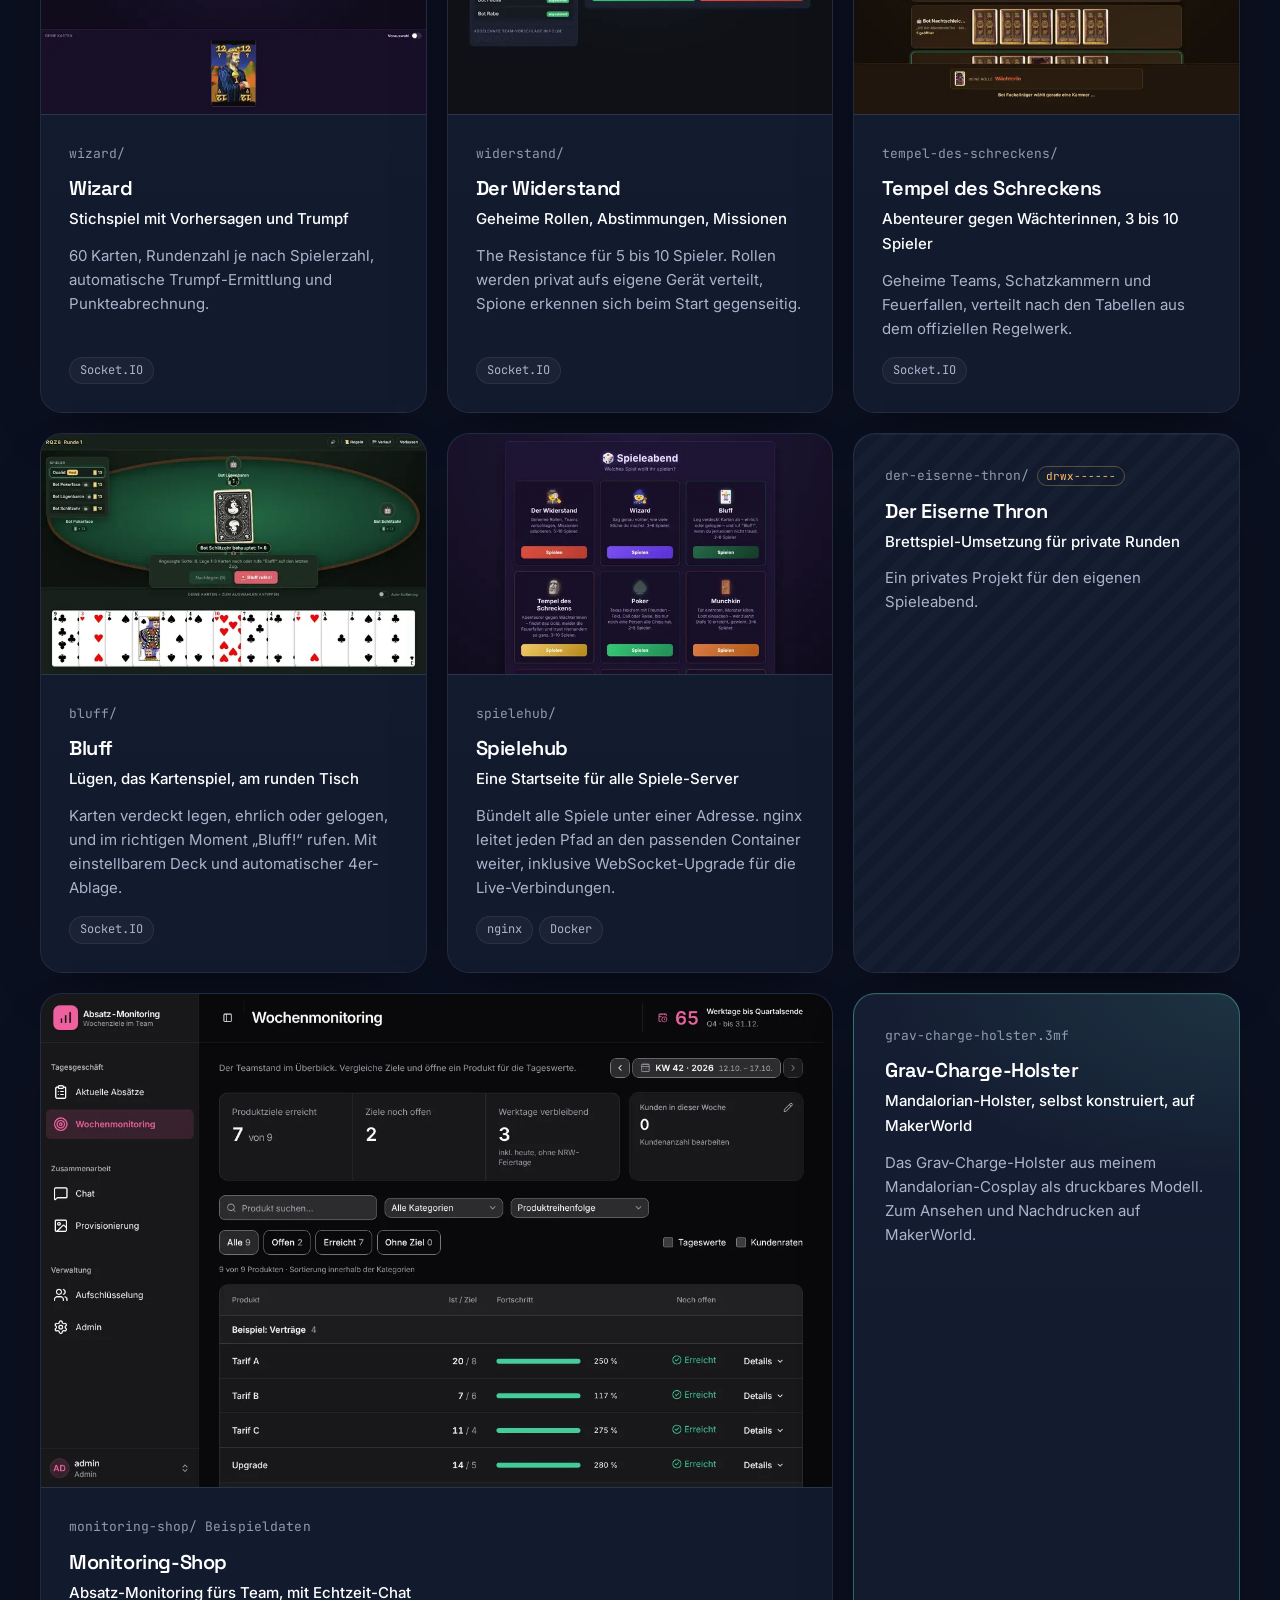
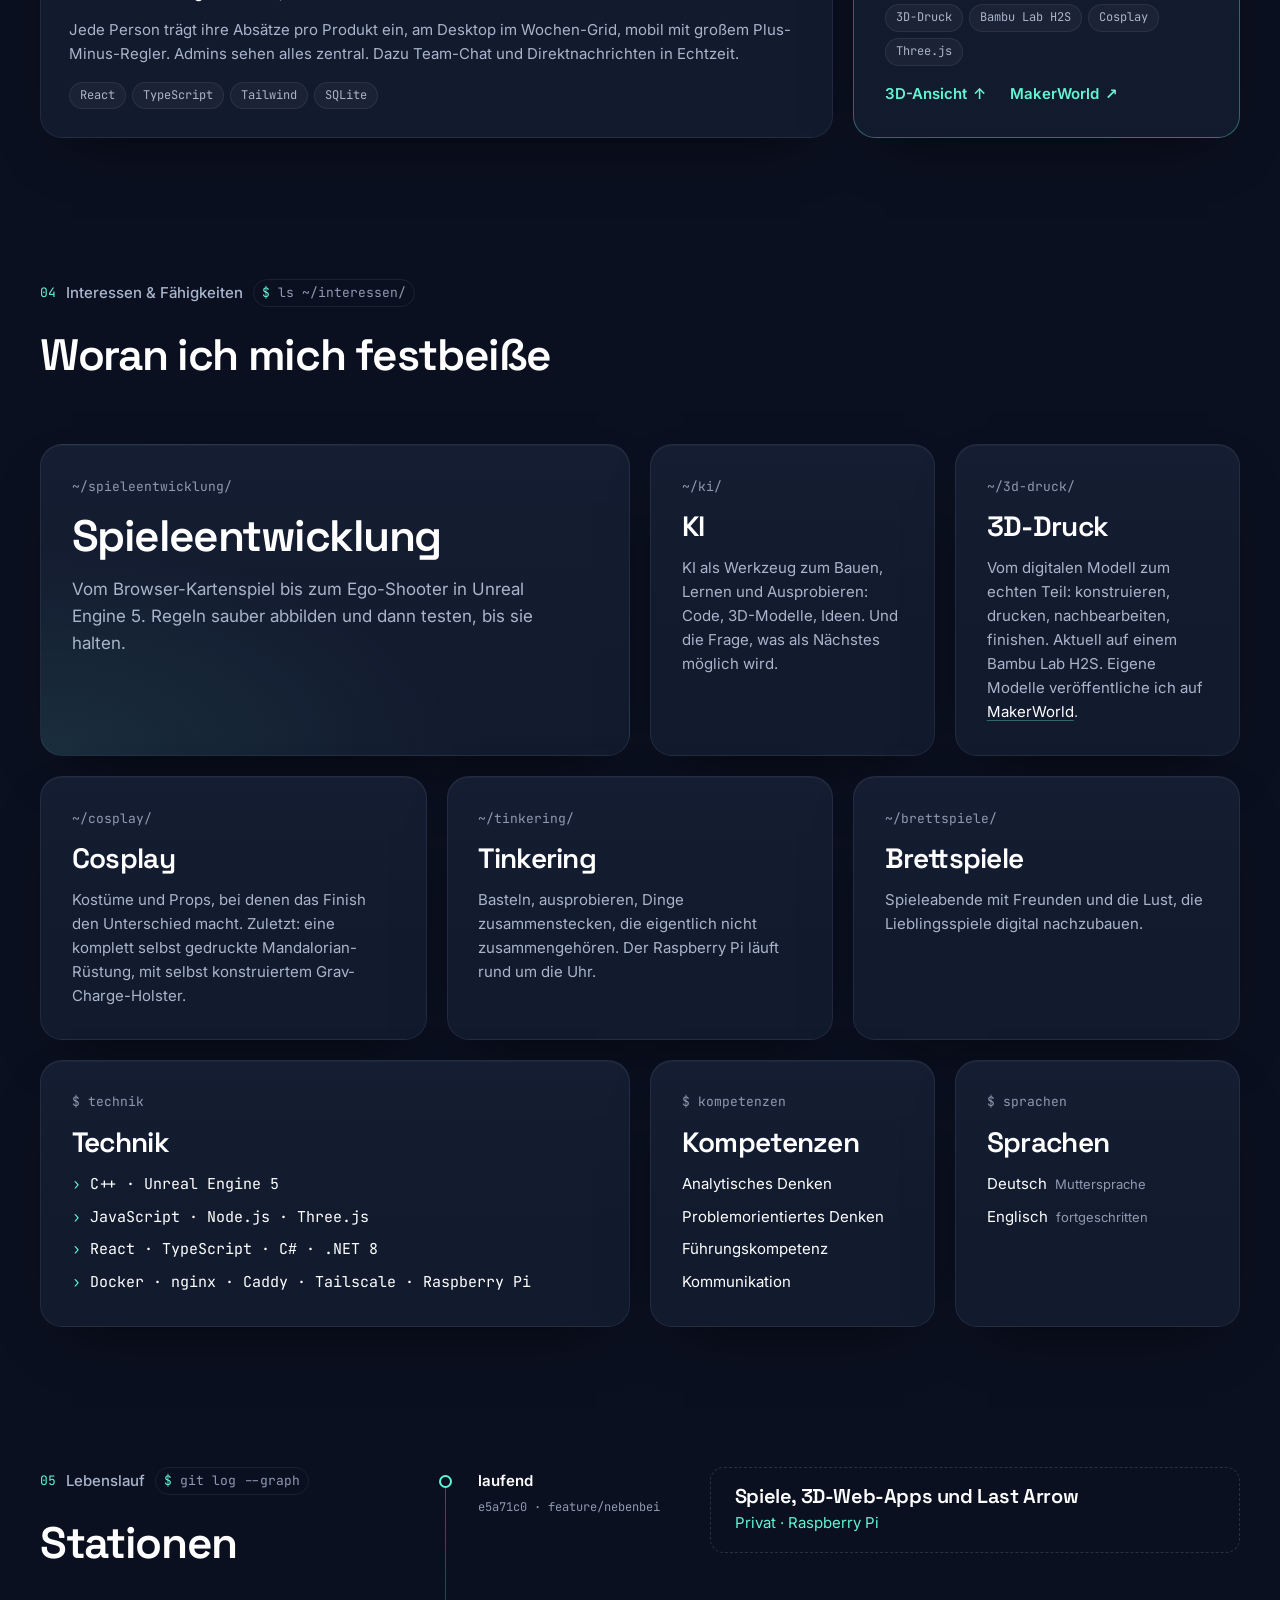
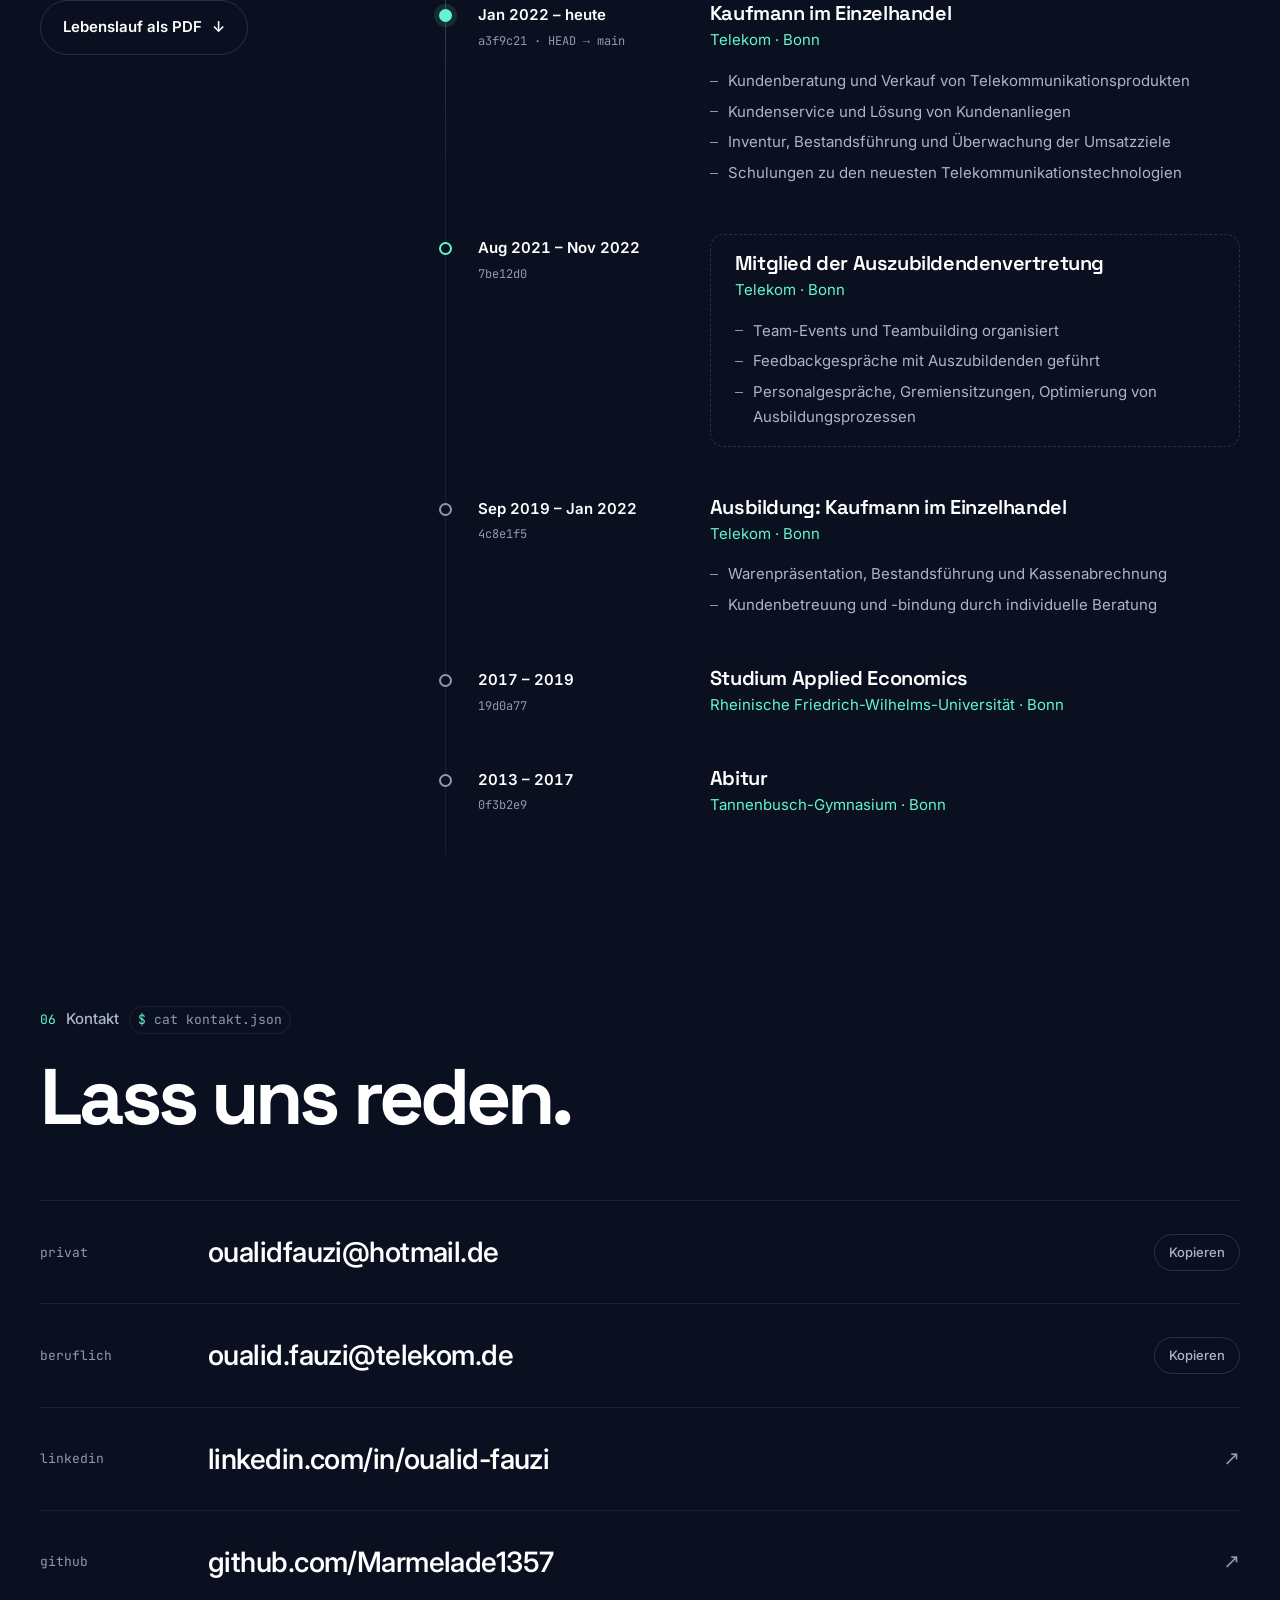
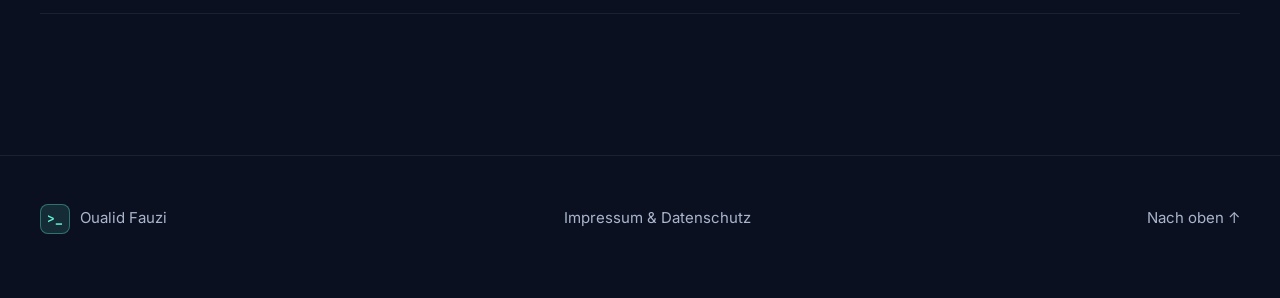
==== commit 767bd92f: "Aufräumen: Projektzahl automatisch, SEO, Sprachumschalter, Lebenslauf im neuen Design - Projektzahl " ====
--- a/public/index.html
+++ b/public/index.html
@@ -4,9 +4,9 @@
 <meta charset="utf-8">
 <meta name="viewport" content="width=device-width, initial-scale=1">
 <title>Oualid Fauzi</title>
-<meta name="description" content="Oualid Fauzi aus Bonn: Spiele, KI, 3D-Druck und Tinkering. Aktuelles Projekt: Last Arrow, eine Burgverteidigung aus der Ich-Perspektive in Unreal Engine 5.">
+<meta name="description" content="Oualid Fauzi aus Bonn: Spiele, KI, 3D-Druck und Tinkering. Aktuell: Last Arrow in Unreal Engine 5, Webspiele, FinanceDuck und ein interaktiver 3D-Playground.">
 <meta property="og:title" content="Oualid Fauzi">
-<meta property="og:description" content="Spiele, KI, 3D-Druck und Tinkering. Aktuell: Last Arrow.">
+<meta property="og:description" content="Spiele, KI, 3D-Druck und Tinkering. Aktuell: Last Arrow. Mit interaktivem 3D-Playground.">
 <meta property="og:type" content="website">
 <meta property="og:url" content="https://oualid.de/">
 <meta property="og:image" content="https://oualid.de/og.jpg">
@@ -20,7 +20,7 @@
 <link rel="alternate" hreflang="de" href="https://oualid.de/">
 <link rel="alternate" hreflang="en" href="https://oualid.de/en/">
 <link rel="alternate" hreflang="x-default" href="https://oualid.de/">
-<script type="application/ld+json">{"@context":"https://schema.org","@type":"Person","name":"Oualid Fauzi","url":"https://oualid.de/","image":"https://oualid.de/og.jpg","jobTitle":"Kaufmann im Einzelhandel","worksFor":{"@type":"Organization","name":"Telekom"},"address":{"@type":"PostalAddress","addressLocality":"Bonn","addressCountry":"DE"},"knowsAbout":["Spieleentwicklung","Unreal Engine 5","C++","JavaScript","Three.js","3D-Druck","KI"],"sameAs":["https://www.linkedin.com/in/oualid-fauzi-630469218/","https://github.com/Marmelade1357","https://makerworld.com/de/models/2300726-grav-charge-mandalorian-holster"]}</script>
+<script type="application/ld+json">{"@context":"https://schema.org","@type":"Person","name":"Oualid Fauzi","url":"https://oualid.de/","image":"https://oualid.de/og.jpg","jobTitle":"Kaufmann im Einzelhandel","worksFor":{"@type":"Organization","name":"Telekom"},"address":{"@type":"PostalAddress","addressLocality":"Bonn","addressCountry":"DE"},"knowsAbout":["Spieleentwicklung","Unreal Engine 5","C++","JavaScript","Three.js","C#",".NET","Docker","Tailscale","3D-Druck","KI"],"sameAs":["https://www.linkedin.com/in/oualid-fauzi-630469218/","https://github.com/Marmelade1357","https://makerworld.com/de/models/2300726-grav-charge-mandalorian-holster"]}</script>
 <link rel="icon" href="favicon.svg" type="image/svg+xml">
 <link rel="icon" href="icons/icon-192.png" type="image/png" sizes="192x192">
 <link rel="apple-touch-icon" href="icons/apple-touch-icon.png">
@@ -107,7 +107,7 @@
       <ol class="boot" aria-label="Startsequenz">
         <li><span class="ok">[  OK  ]</span> Kaffee aufgesetzt.</li>
         <li><span class="ok">[  OK  ]</span> Neugier geladen.</li>
-        <li><span class="ok">[  OK  ]</span> 15 Projekte eingehängt unter <span class="hl">~/projekte</span>.</li>
+        <li><span class="ok">[  OK  ]</span> <span data-proj-count>15</span> Projekte eingehängt unter <span class="hl">~/projekte</span>.</li>
         <li><span class="warn">[ WARN ]</span> Kobolde vor dem Burgtor gesichtet.</li>
         <li><span class="ok">[  OK  ]</span> Bogen gespannt.</li>
       </ol>
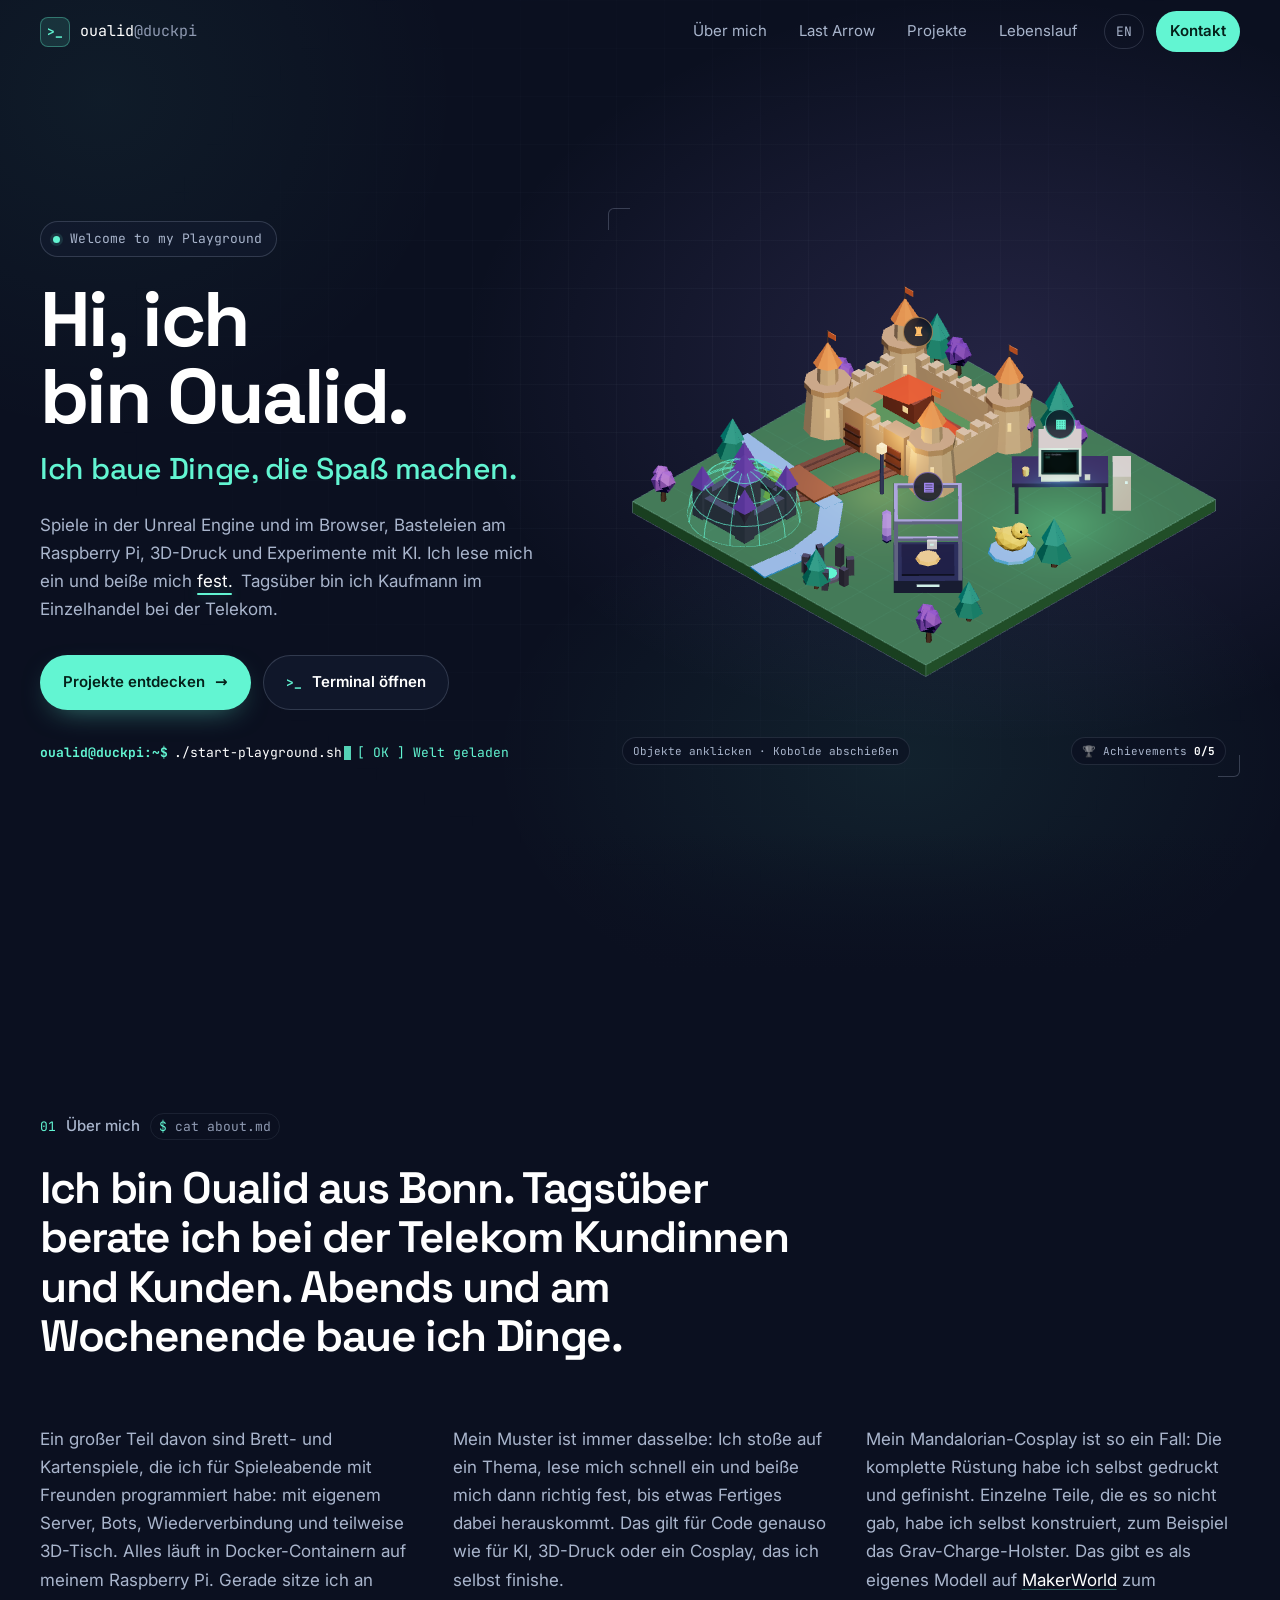
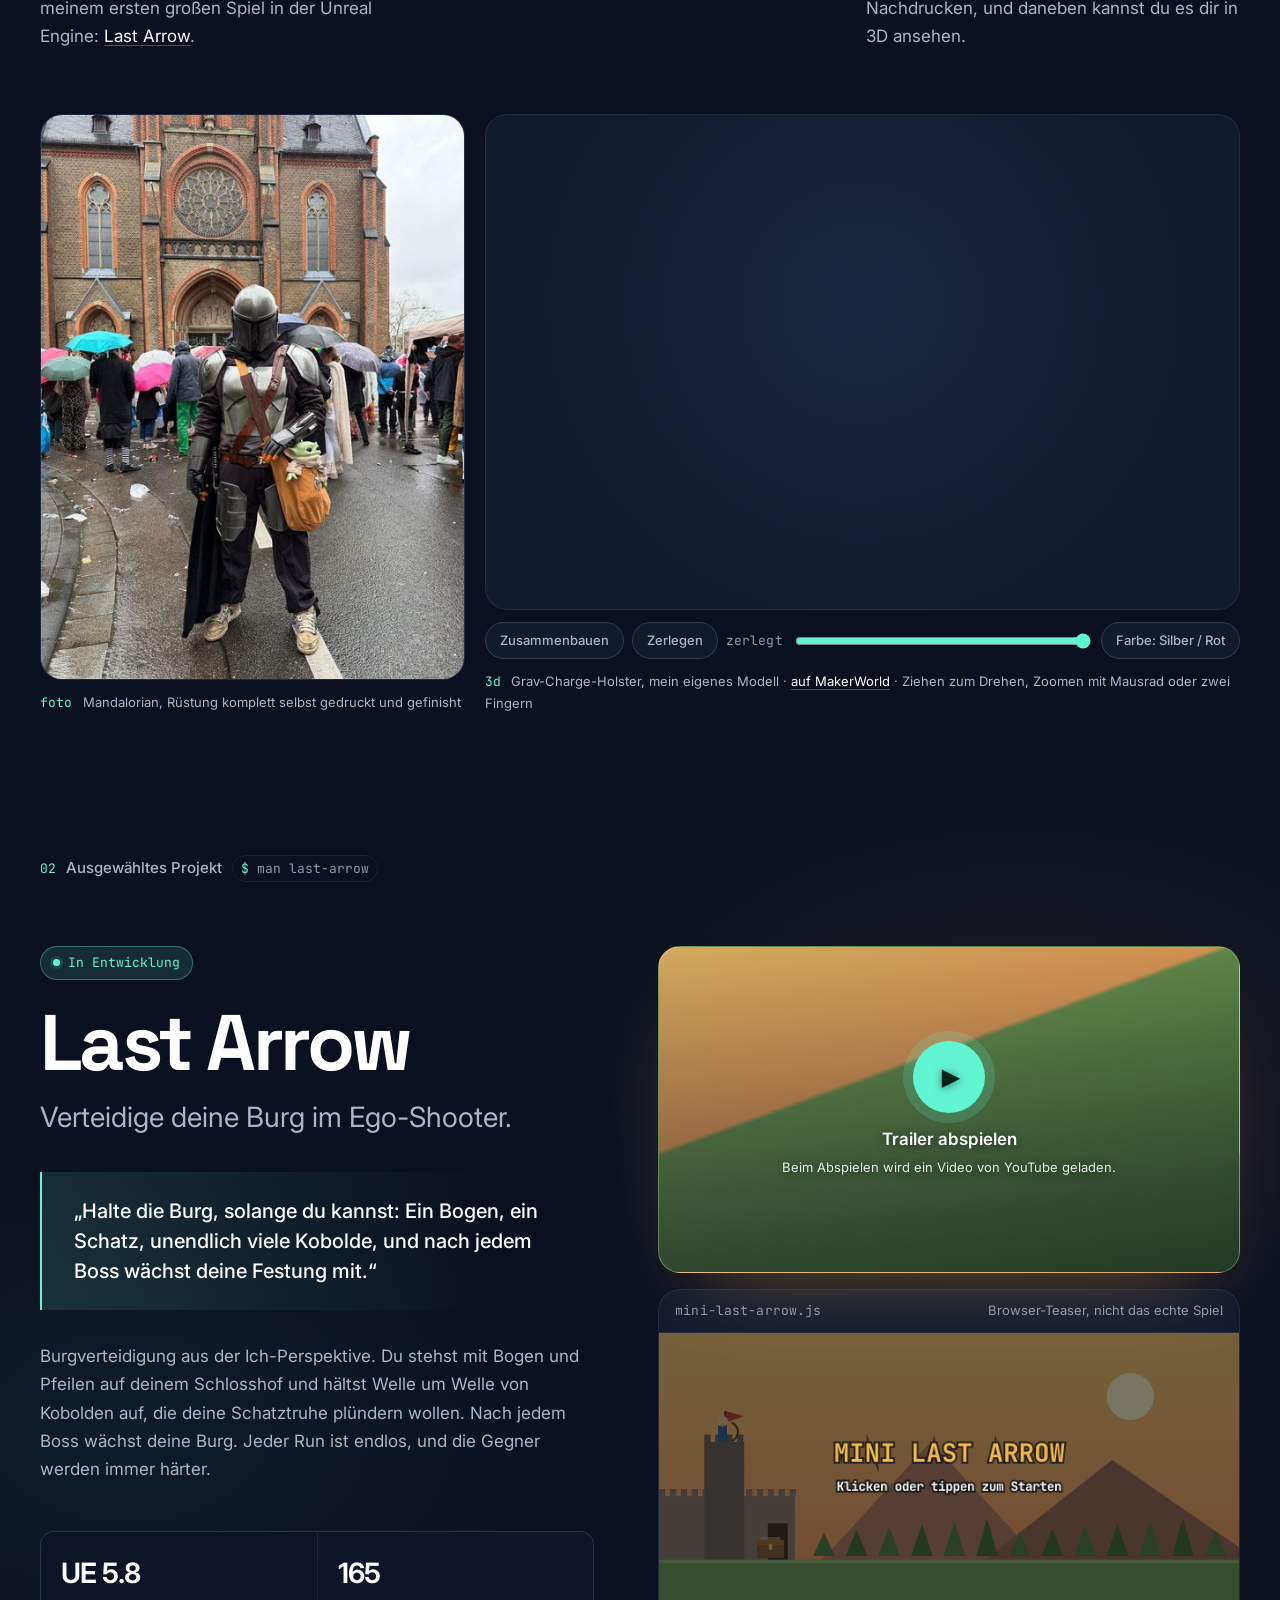
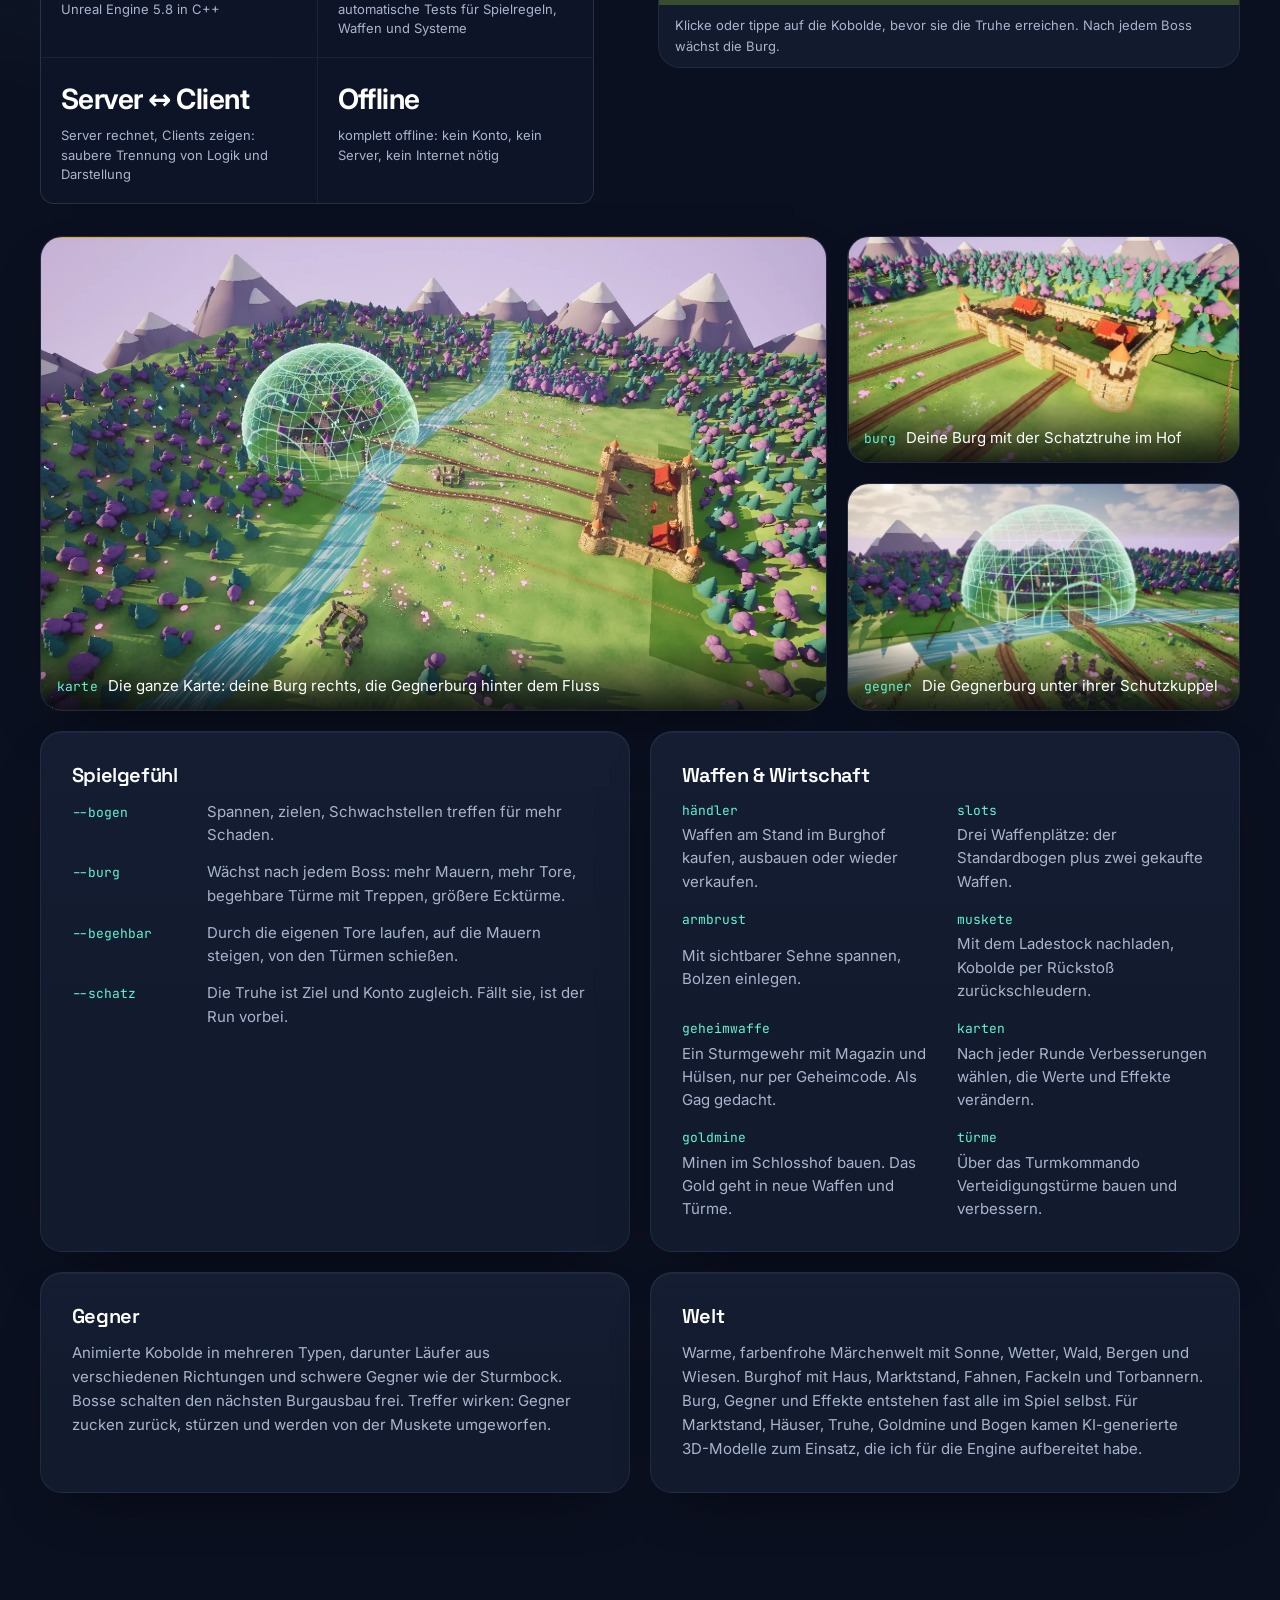
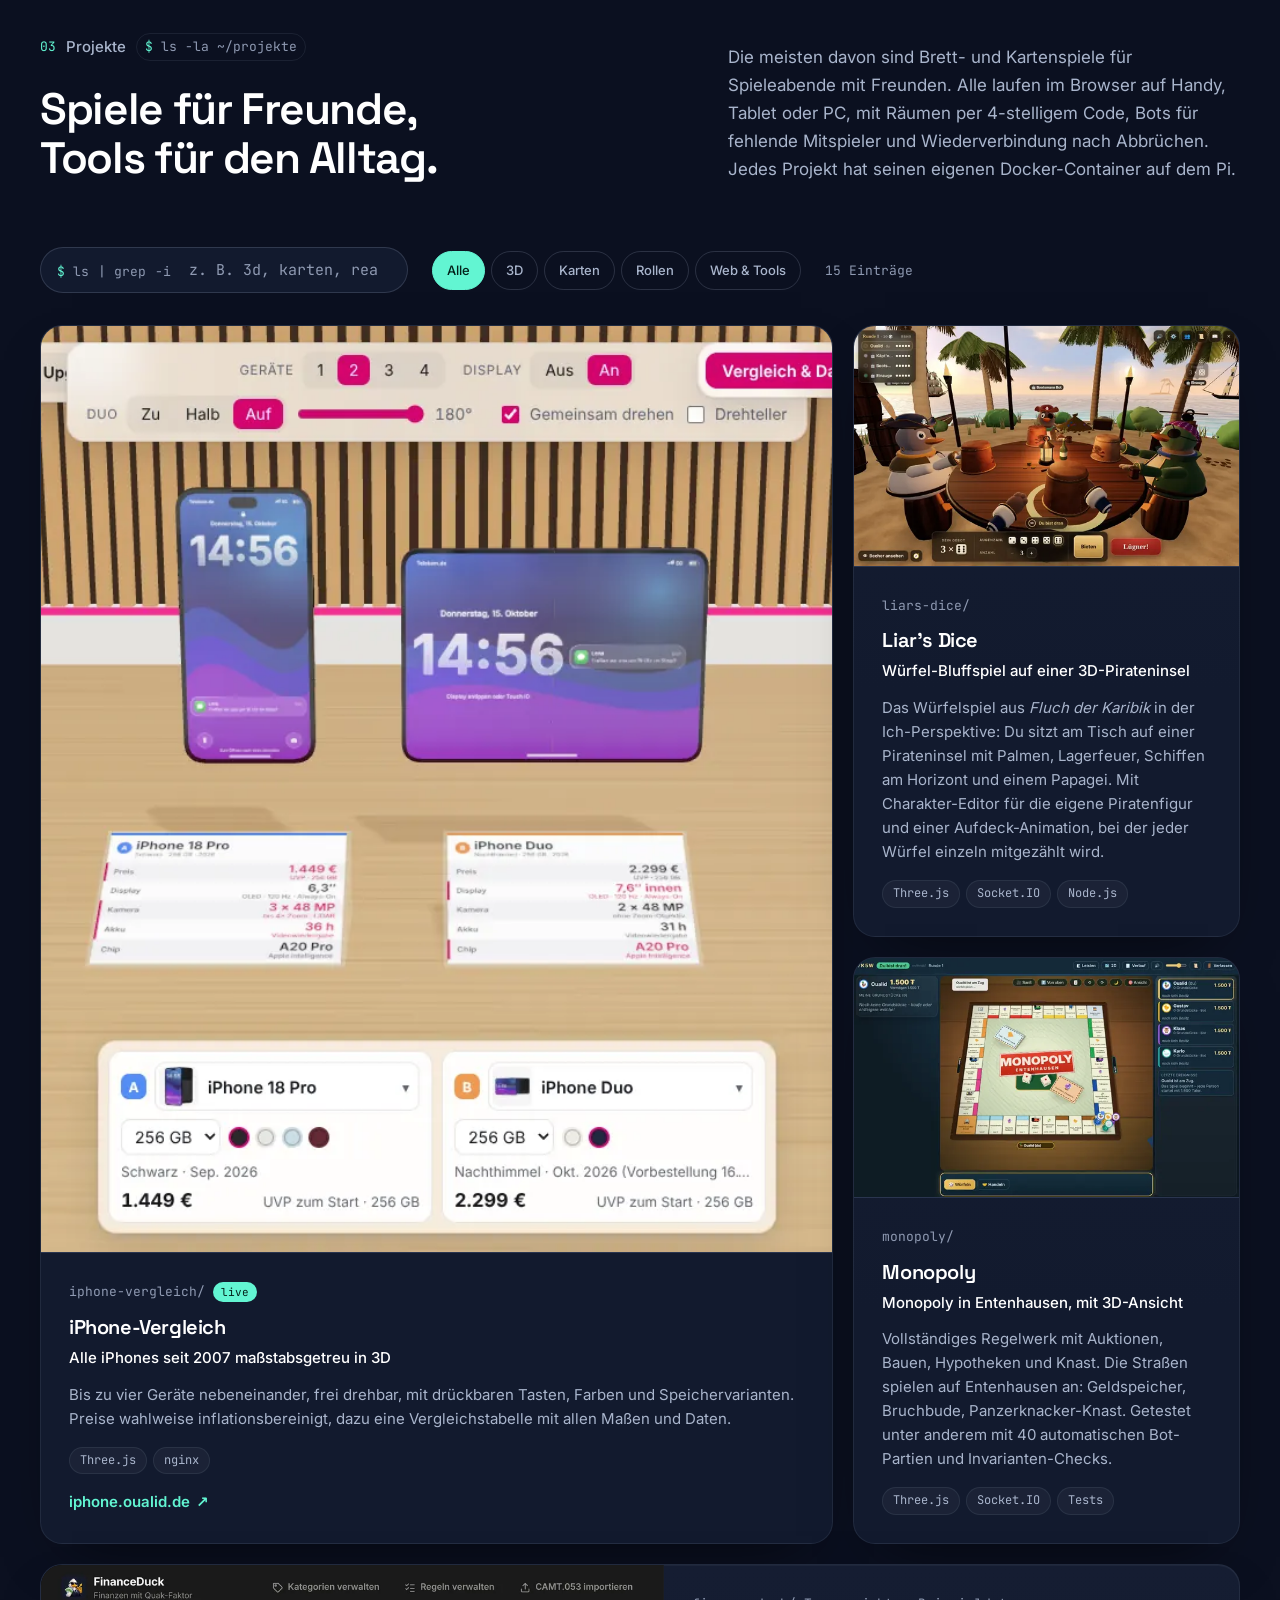
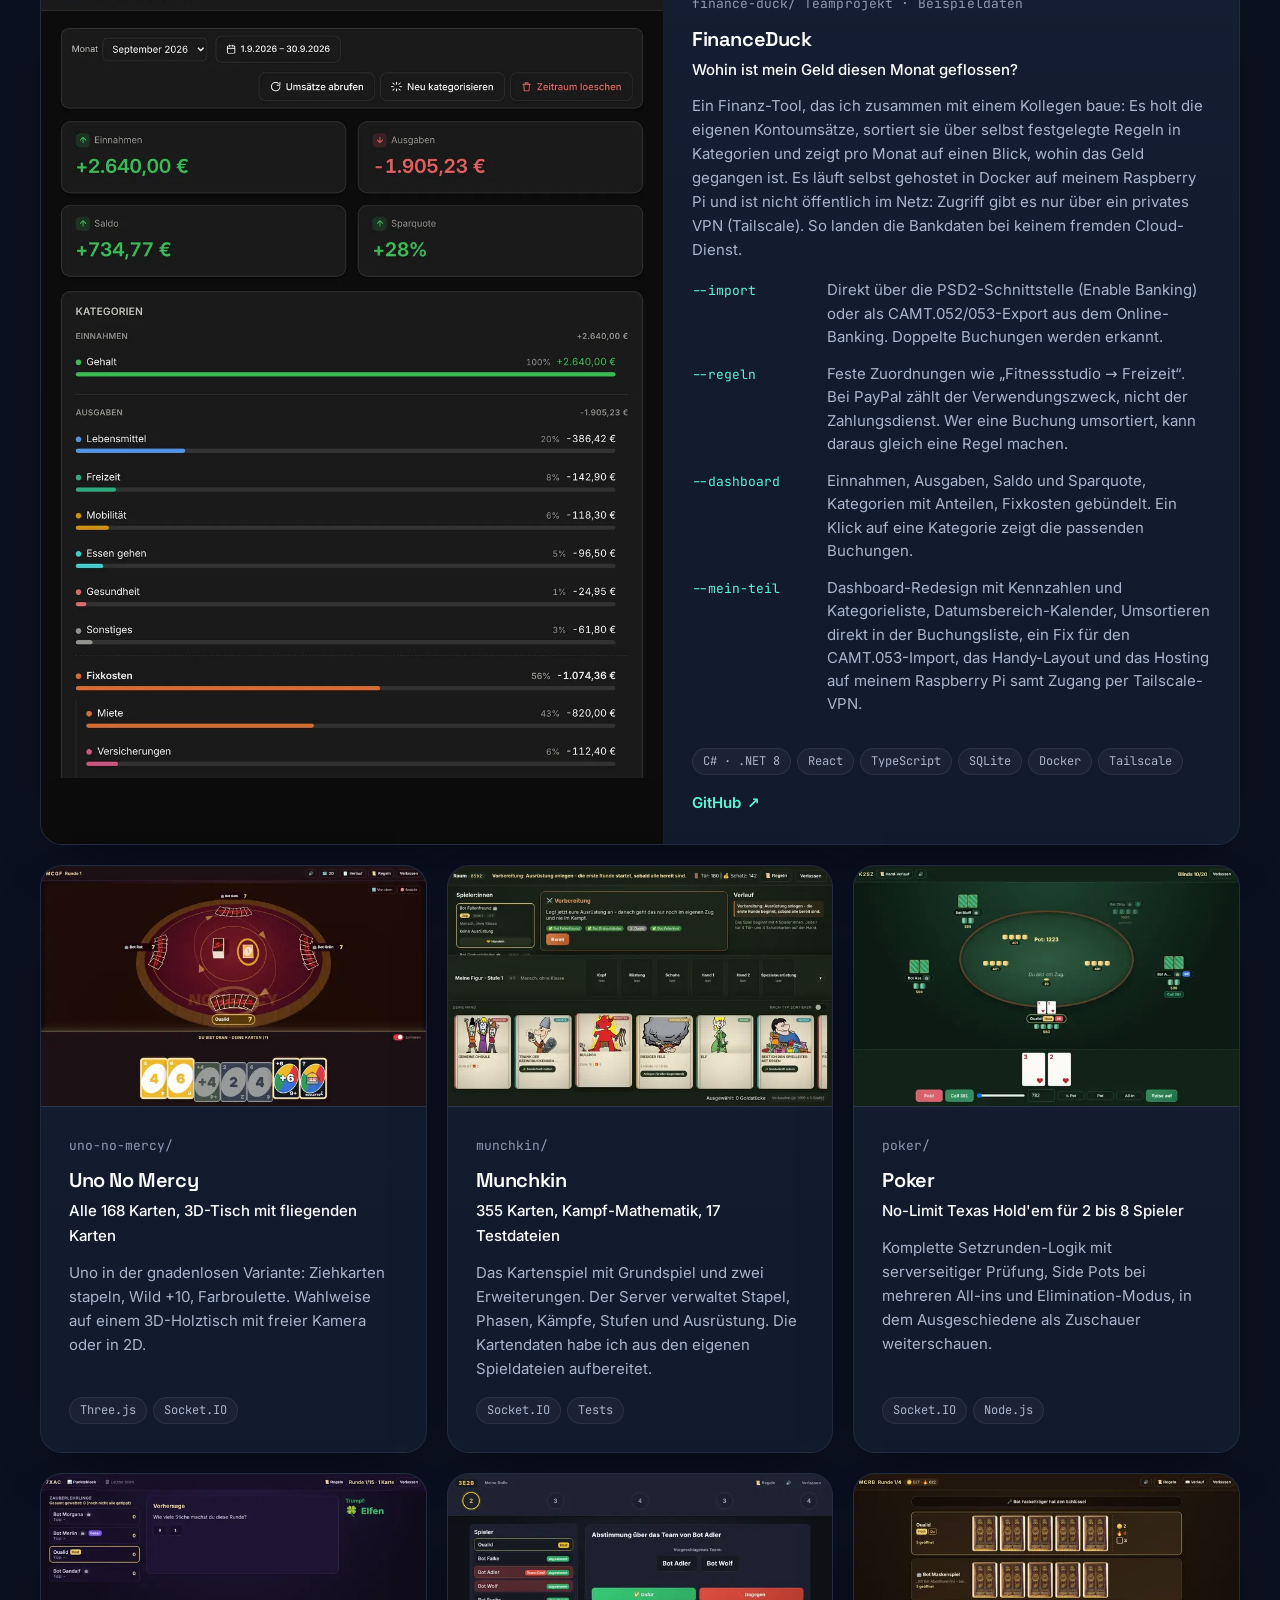
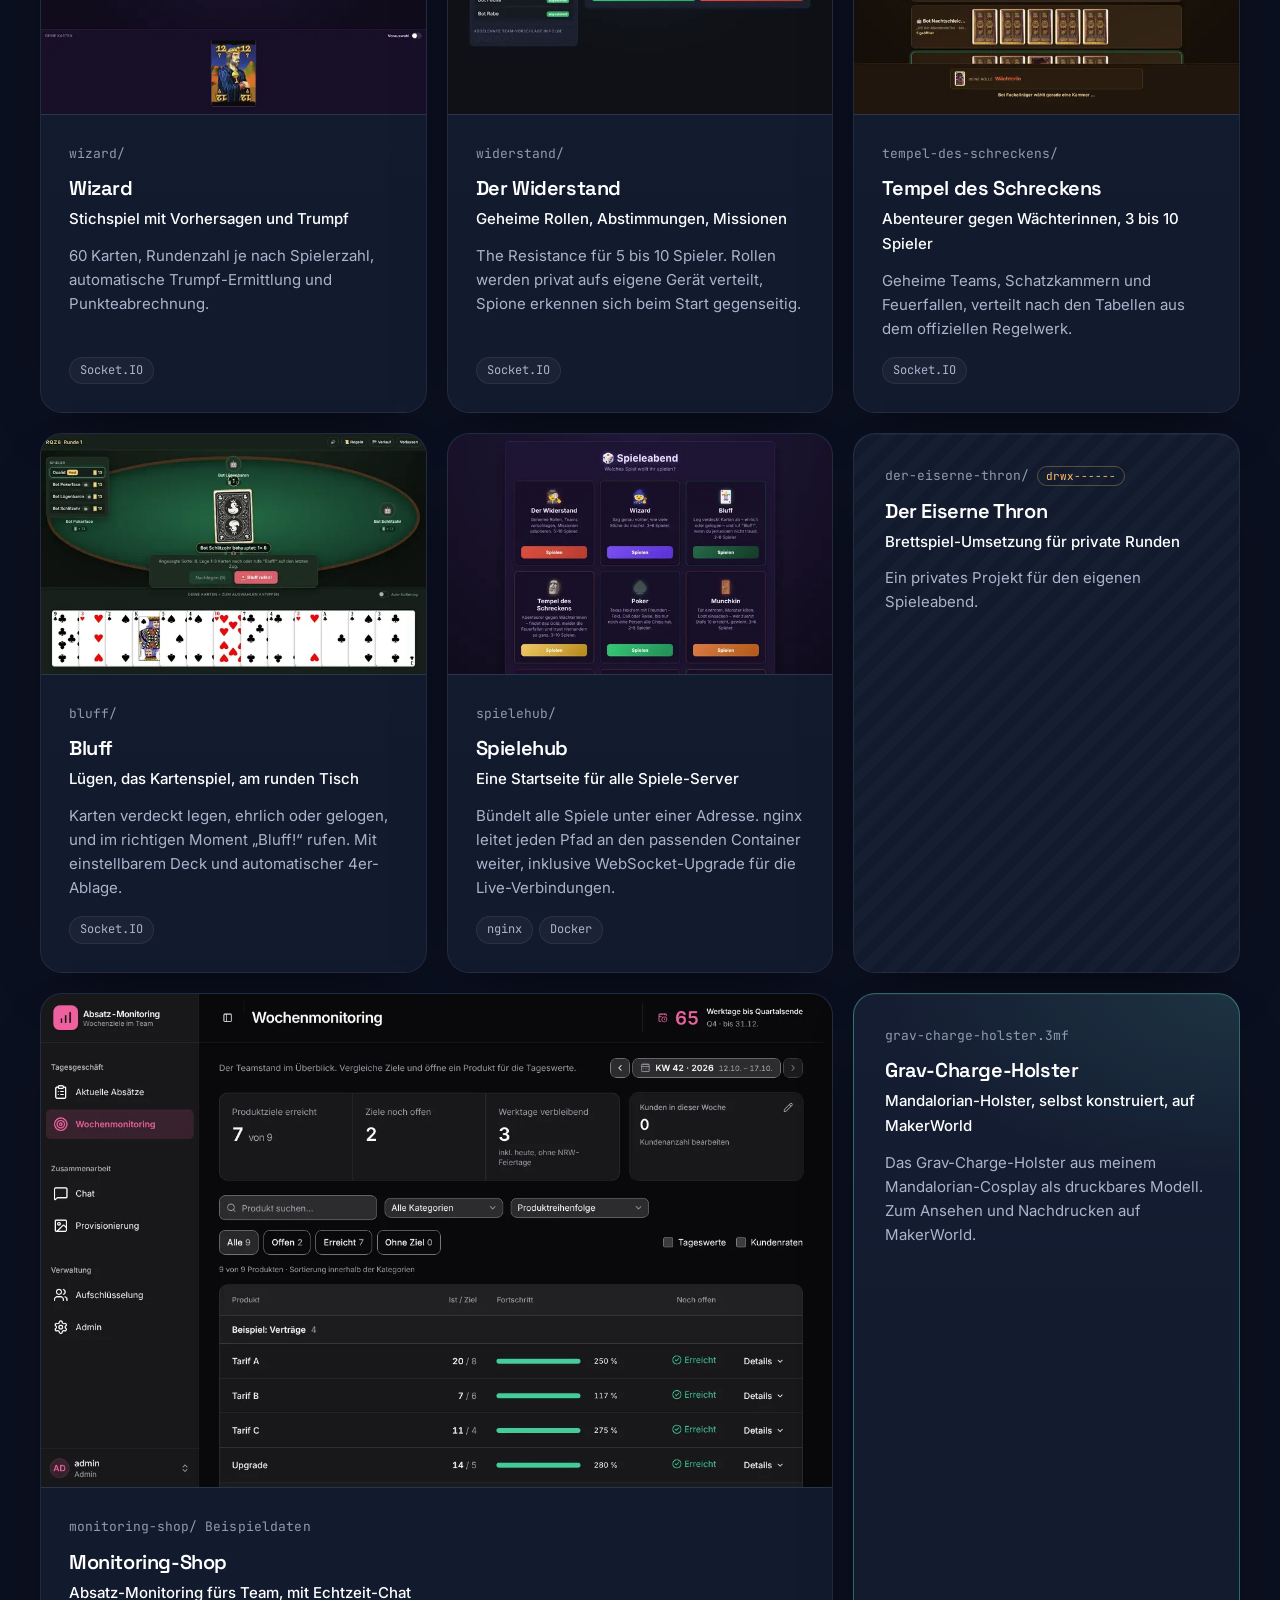
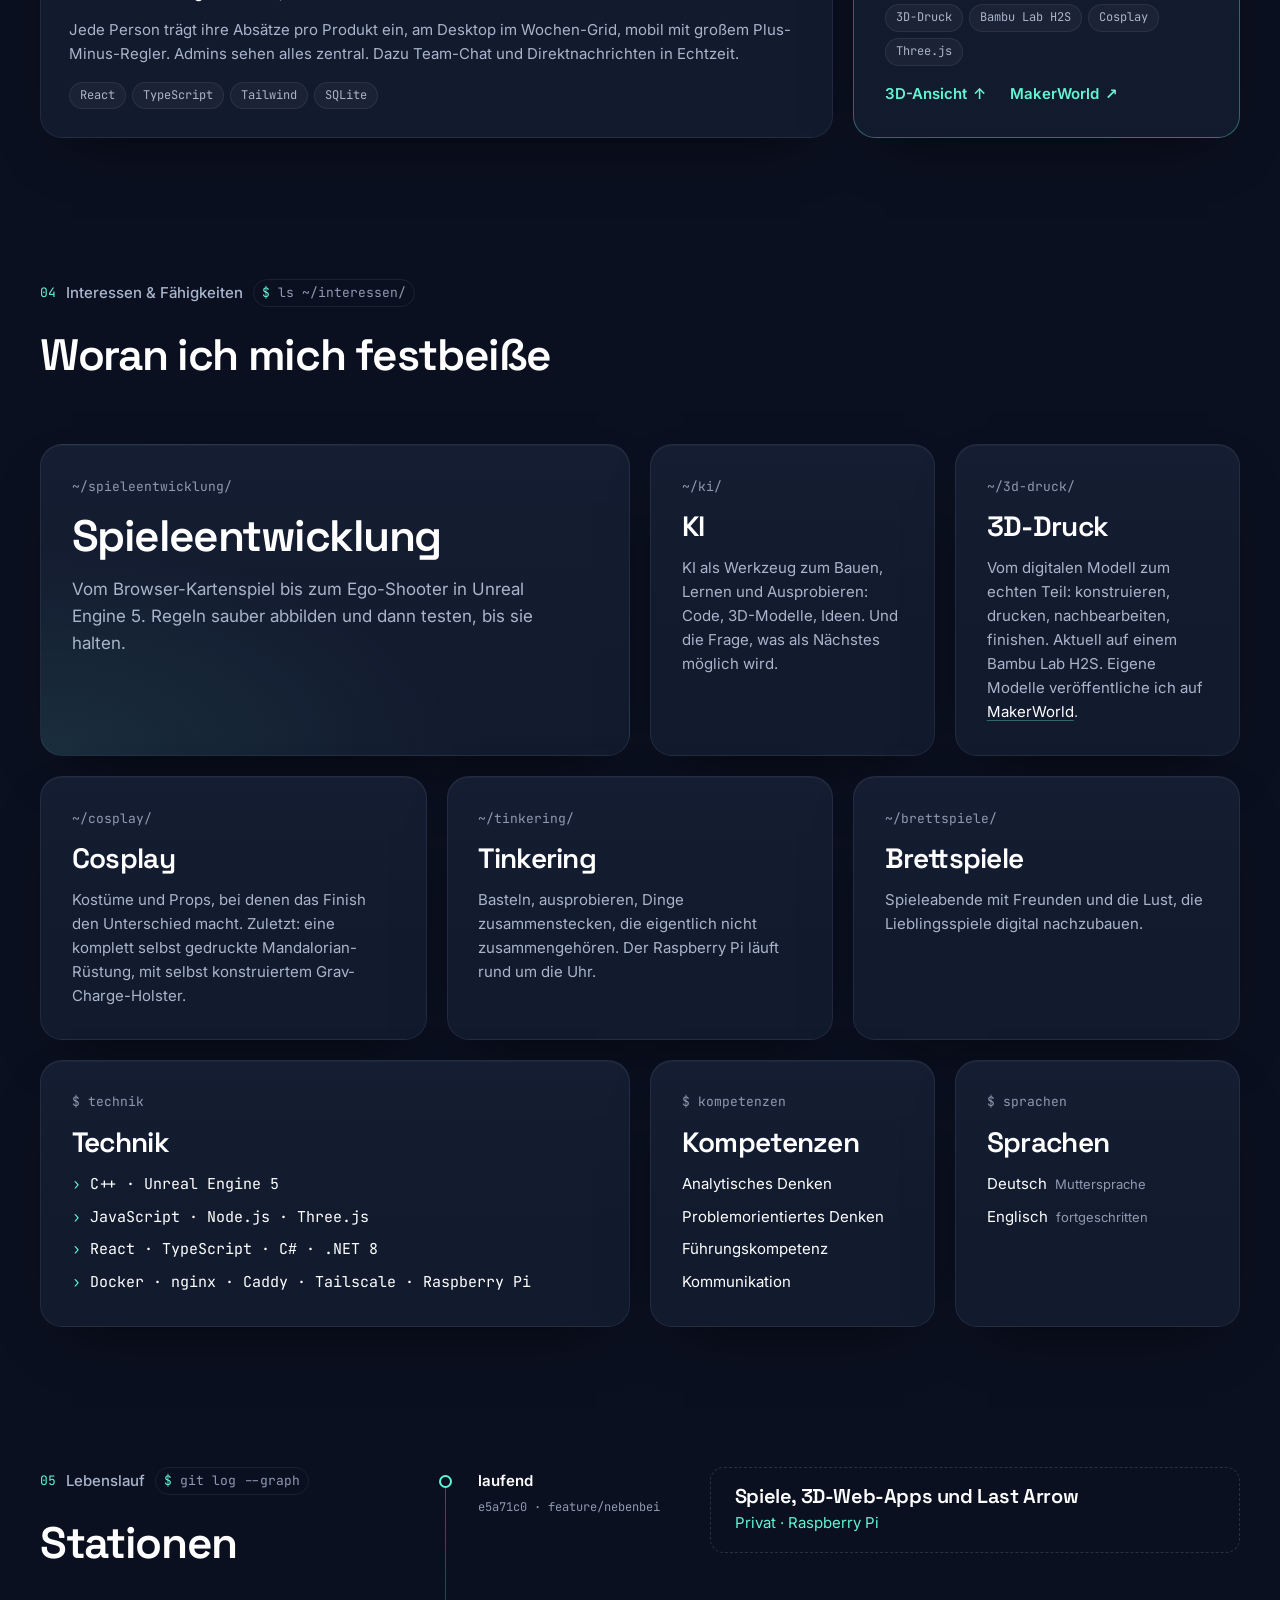
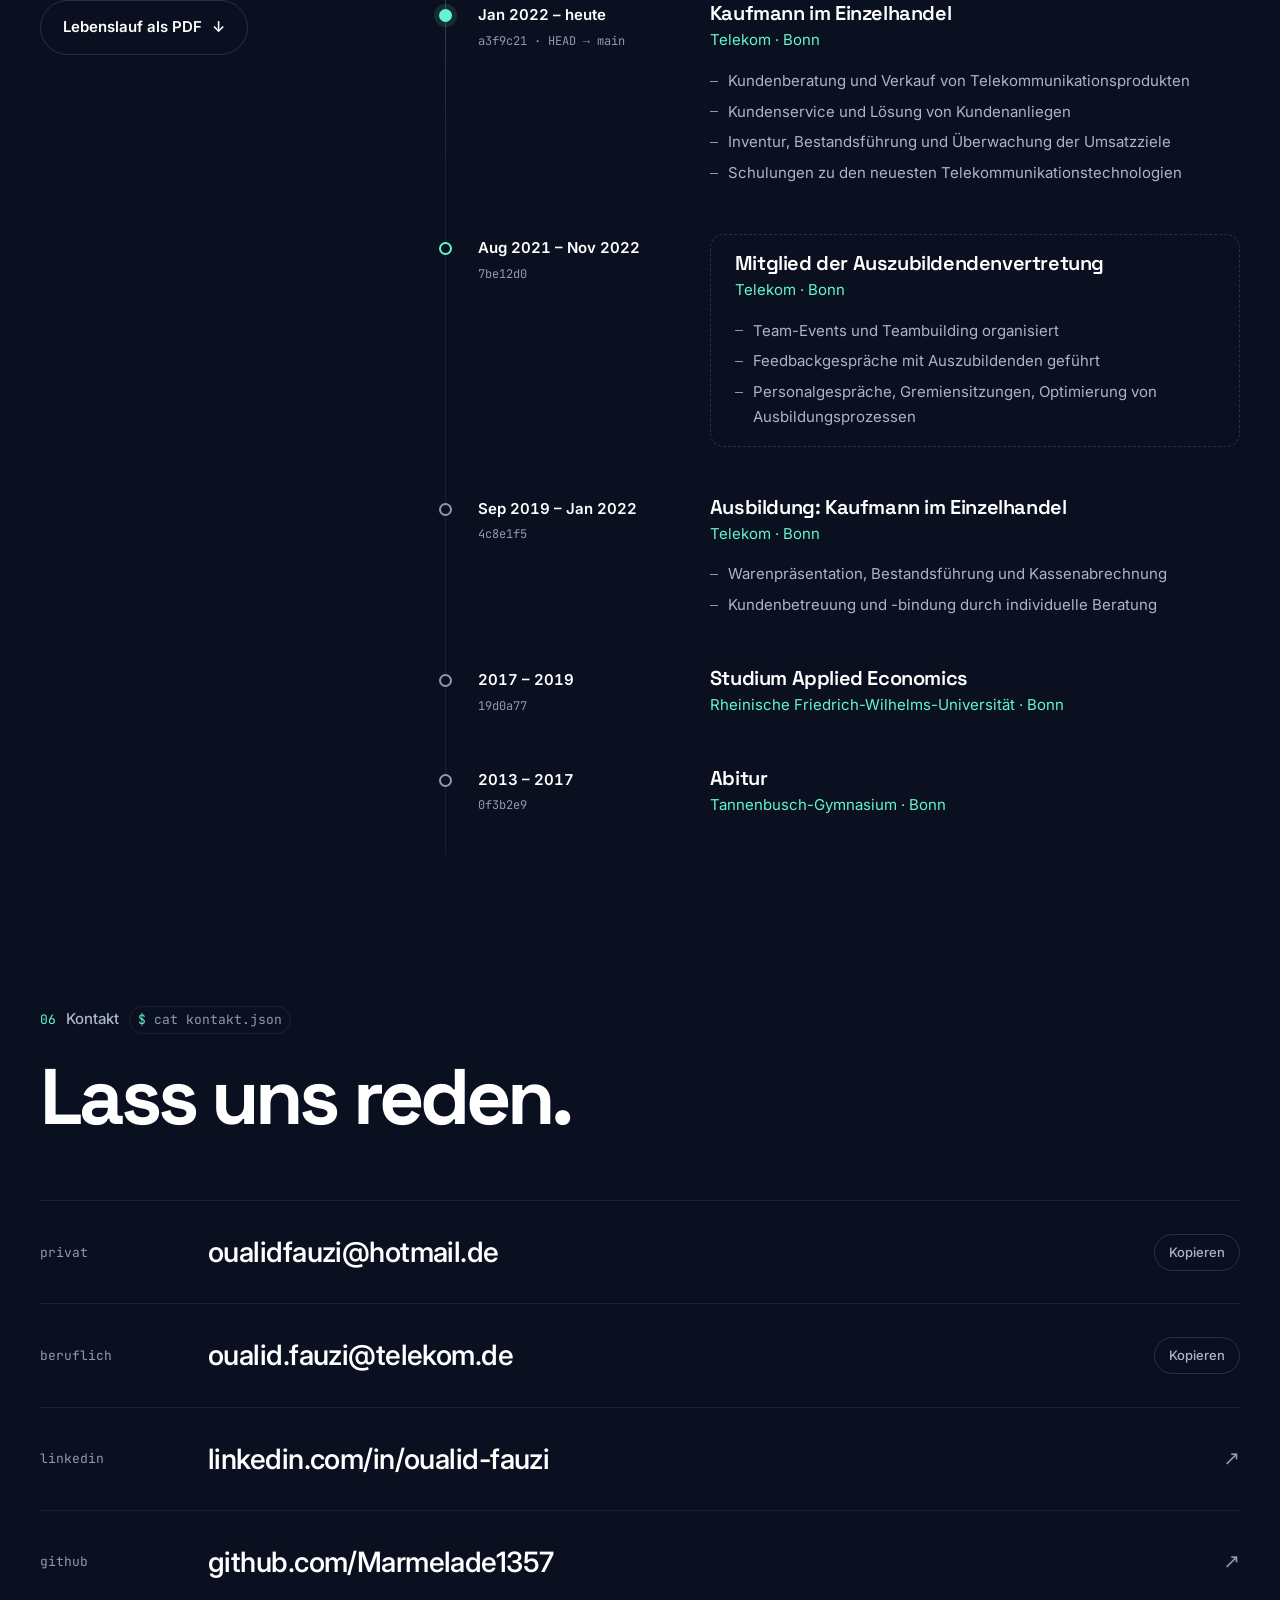
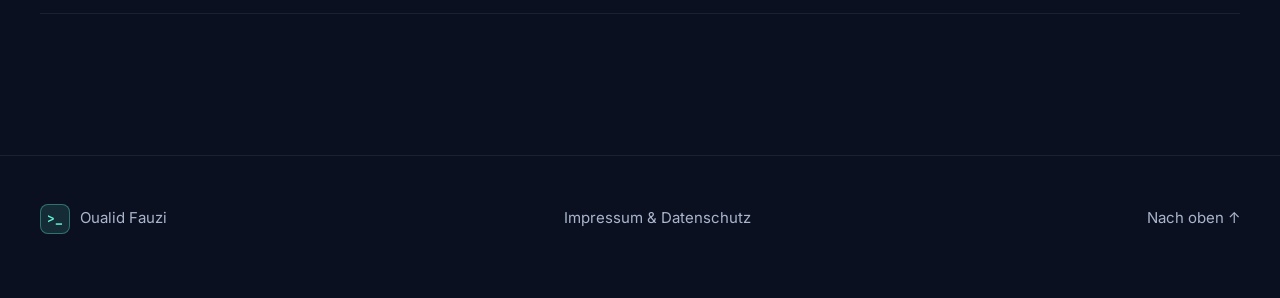
==== commit 12c559f7: "Playground: 5 Achievements, Boss-Kobold, Konsolenbefehle, Hero auf dem Handy - Achievements: Quack M" ====
--- a/public/index.html
+++ b/public/index.html
@@ -66,7 +66,7 @@
       <p class="eyebrow" data-reveal><span class="status-dot" aria-hidden="true"></span>Welcome to my Playground</p>
       <h1 id="hero-title" class="pg-title" data-reveal style="--d:1">Hi, ich bin Oualid.</h1>
       <p class="pg-sub" data-reveal style="--d:2">Ich baue Dinge, die Spaß machen.</p>
-      <p class="pg-lead" data-reveal style="--d:3">Spiele in der Unreal Engine und im Browser, Basteleien am Raspberry Pi, 3D-Druck und Experimente mit KI. Ich lese mich ein und beiße mich <em class="bite">fest.</em><span class="bite-caret" aria-hidden="true"></span> Tagsüber bin ich Kaufmann im Einzelhandel bei der Telekom.</p>
+      <p class="pg-lead" data-reveal style="--d:3">Spiele in der Unreal Engine und im Browser, Basteleien am Raspberry Pi, 3D-Druck und Experimente mit KI. Ich lese mich ein und beiße mich <em class="bite">fest.</em><span class="bite-caret" aria-hidden="true"></span><span class="pg-lead-extra"> Tagsüber bin ich Kaufmann im Einzelhandel bei der Telekom.</span></p>
       <div class="hero-actions" data-reveal style="--d:4">
         <a class="btn btn-primary" href="#projekte">Projekte entdecken <span class="btn-arrow" aria-hidden="true">→</span></a>
         <button type="button" class="btn btn-ghost" data-open-terminal aria-haspopup="dialog" aria-controls="terminal-dialog"><span class="btn-prompt" aria-hidden="true">&gt;_</span> Terminal öffnen</button>
@@ -87,7 +87,7 @@
       </ul>
       <div class="pg-hud" aria-hidden="true">
         <span class="pg-hint">Objekte anklicken · Kobolde abschießen</span>
-        <span class="pg-ach"><span class="pg-ach-icon">🏆</span> Achievements <b class="pg-ach-count">0/1</b></span>
+        <span class="pg-ach"><span class="pg-ach-icon">🏆</span> Achievements <b class="pg-ach-count">0/5</b></span>
       </div>
       <div class="pg-toast" role="status" aria-live="polite"></div>
       <figcaption id="pg-caption" class="visually-hidden">Interaktives 3D-Diorama im Stil von Last Arrow: Kobolde laufen von der gegnerischen Burg zur eigenen Burg, die Türme schießen Pfeile. Dazu ein Retro-PC, ein 3D-Drucker und eine Gummiente auf einem kleinen Teich.</figcaption>
--- a/public/css/style.css
+++ b/public/css/style.css
@@ -367,9 +367,25 @@
 .pg-hint, .pg-ach { padding: 4px 10px; border-radius: var(--r-pill); background: rgba(11, 16, 32, 0.66); border: 1px solid rgba(169, 181, 204, 0.14); }
 .pg-ach b { color: var(--pg-text); font-weight: 700; }
 .pg-ach-icon { filter: grayscale(1); opacity: 0.6; }
-.is-quack .pg-ach { color: var(--pg-gold); border-color: rgba(255, 191, 105, 0.45); }
-.is-quack .pg-ach b { color: var(--pg-gold); }
-.is-quack .pg-ach-icon { filter: none; opacity: 1; }
+.pg-ach.is-on { color: var(--pg-gold); border-color: rgba(255, 191, 105, 0.45); }
+.pg-ach.is-on b { color: var(--pg-gold); }
+.pg-ach.is-on .pg-ach-icon { filter: none; opacity: 1; }
+.pg-ach.is-complete { background: rgba(255, 191, 105, 0.14); }
+
+/* Achievement-Meldung: unten in der Mitte, egal wo man gerade ist */
+.ach-toast {
+  position: fixed; left: 50%; bottom: 20px; z-index: 70; display: flex; align-items: center; gap: 12px;
+  padding: 10px 16px 10px 12px; border-radius: 14px; pointer-events: none;
+  background: rgba(21, 29, 50, 0.96); border: 1px solid rgba(255, 191, 105, 0.5);
+  box-shadow: 0 20px 50px -18px rgba(0, 0, 0, 0.8), 0 0 0 1px rgba(255, 191, 105, 0.1);
+  opacity: 0; transform: translate(-50%, 16px); transition: opacity 240ms, transform 360ms var(--ease-out);
+}
+.ach-toast:empty { display: none; }
+.ach-toast.is-on { opacity: 1; transform: translate(-50%, 0); }
+.ach-toast-icon { font-size: 22px; line-height: 1; }
+.ach-toast small { display: block; font-family: var(--font-mono); font-size: 11px; color: #ffbf69; }
+.ach-toast b { display: block; font-family: var(--font-display); font-size: 16px; color: #fff; }
+.ach-toast-count { font-family: var(--font-mono); font-size: 12px; color: var(--text-2); padding-left: 10px; border-left: 1px solid var(--line-strong); }
 
 /* Toast: „Quack?“ und QUACK MODE ACTIVATED */
 .pg-toast {
@@ -404,23 +420,33 @@
 .is-static .pg-hud { position: static; margin-top: 12px; }
 .is-static .pg-hint { display: none; }
 
-/* Hero: Tablet und Handy – 3D-Welt unter dem Text */
+/* Hero: Tablet und Handy – die 3D-Welt kommt direkt nach Titel und Untertitel,
+   damit man sie ohne langes Scrollen sieht. Die Textspalte löst sich dafür auf (display: contents). */
 @media (max-width: 960px) {
-  .pg-grid { grid-template-columns: minmax(0, 1fr); min-height: 0; gap: var(--space-5); }
-  .playground { max-width: 620px; margin: 0 auto; aspect-ratio: 1 / 0.95; }
+  .pg-grid { display: flex; flex-direction: column; align-items: stretch; min-height: 0; gap: 0; }
+  .pg-copy { display: contents; }
+  .pg-hero .eyebrow { order: 1; align-self: flex-start; }
+  .pg-title { order: 2; }
+  .pg-sub { order: 3; margin-bottom: var(--space-3); }
+  .playground { order: 4; width: 100%; max-width: 620px; margin: 0 auto var(--space-5); aspect-ratio: 1 / 0.95; }
+  .pg-lead { order: 5; }
+  .hero-actions { order: 6; }
+  .pg-cmd { order: 7; }
 }
 @media (max-width: 640px) {
   .pg-lead { margin-bottom: var(--space-5); }
+  .pg-lead-extra { display: none; }
   .hero-actions .btn { flex: 1 1 auto; justify-content: center; }
   .playground { aspect-ratio: 1 / 0.84; }
   .pg-hud { left: 8px; right: 8px; bottom: 6px; }
   .pg-pin { width: 28px; height: 28px; }
 }
-/* Touch: Kurzlabels immer zeigen, es gibt kein Hover */
+/* Touch: kleine Kurzlabels immer zeigen (es gibt kein Hover), ohne Pfeil, damit sie wenig verdecken */
 @media (hover: none) {
-  .pg-spot-item:not([data-spot="duck"]) .pg-tip { opacity: 1; transform: translate(-50%, 0) scale(0.86); padding: 5px 10px 6px; }
+  .pg-spot-item:not([data-spot="duck"]) .pg-tip { opacity: 0.92; transform: translate(-50%, 0); padding: 3px 8px 4px; border-radius: 8px; bottom: calc(100% + 6px); }
+  .pg-spot-item:not([data-spot="duck"]) .pg-tip::after { display: none; }
   .pg-spot-item:not([data-spot="duck"]) .pg-tip small { display: none; }
-  .pg-spot-item:not([data-spot="duck"]) .pg-tip b { font-size: 13px; }
+  .pg-spot-item:not([data-spot="duck"]) .pg-tip b { font-size: 11px; }
   .pg-hint { display: none; }
 }
 /* Am Seitenanfang liegt der Header durchsichtig auf dem Hero */
